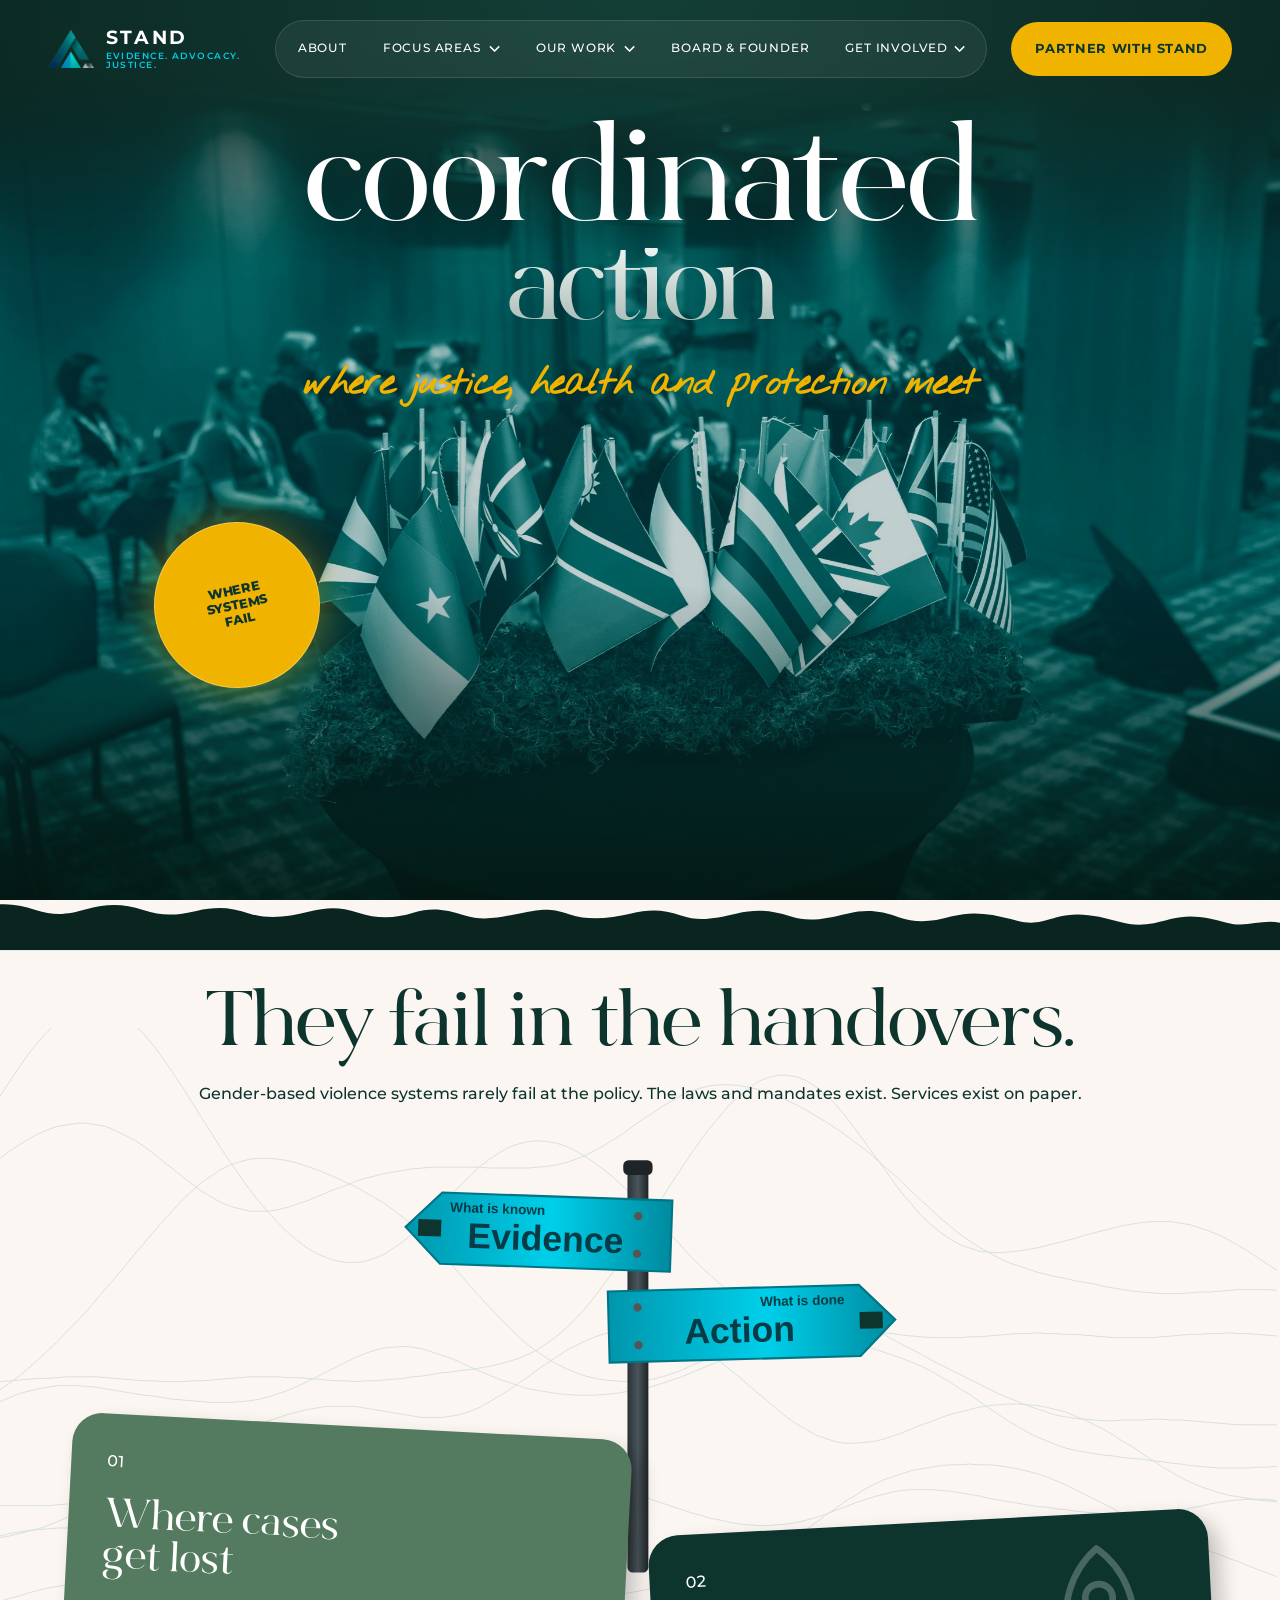
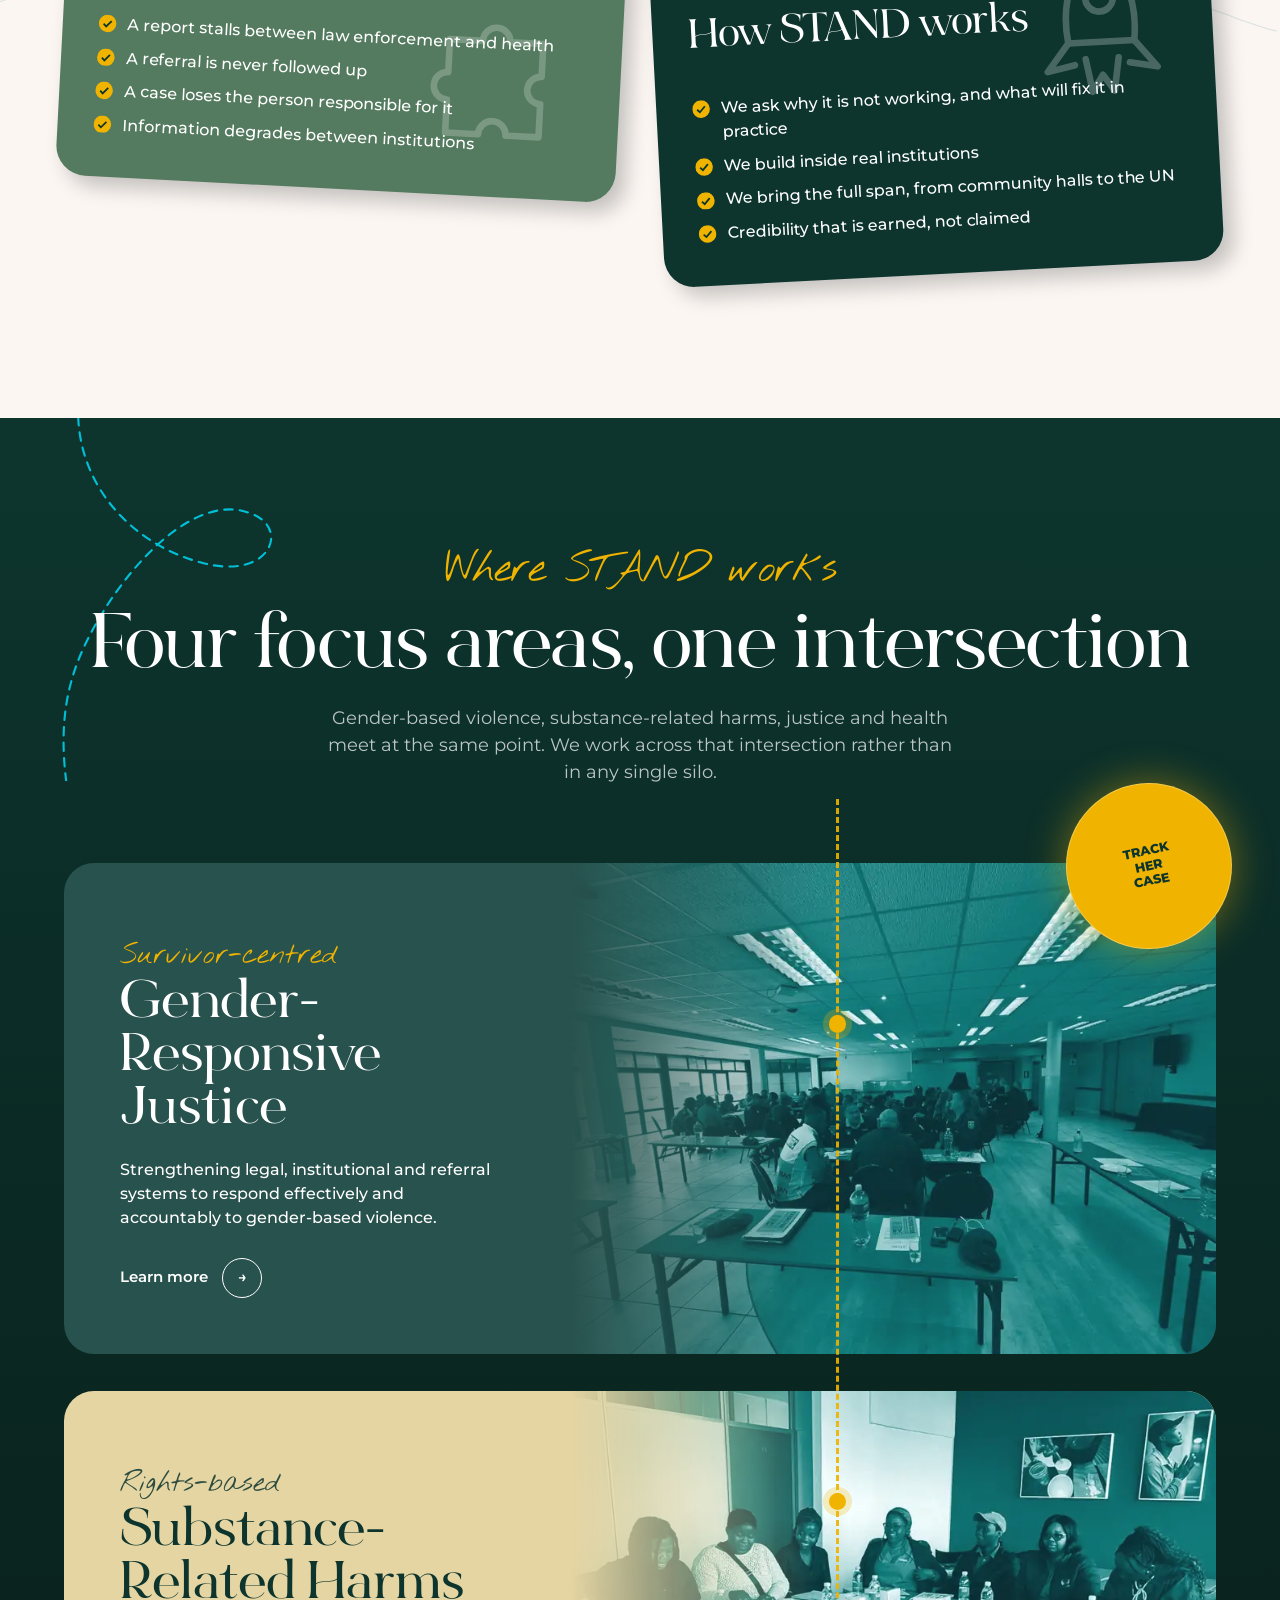
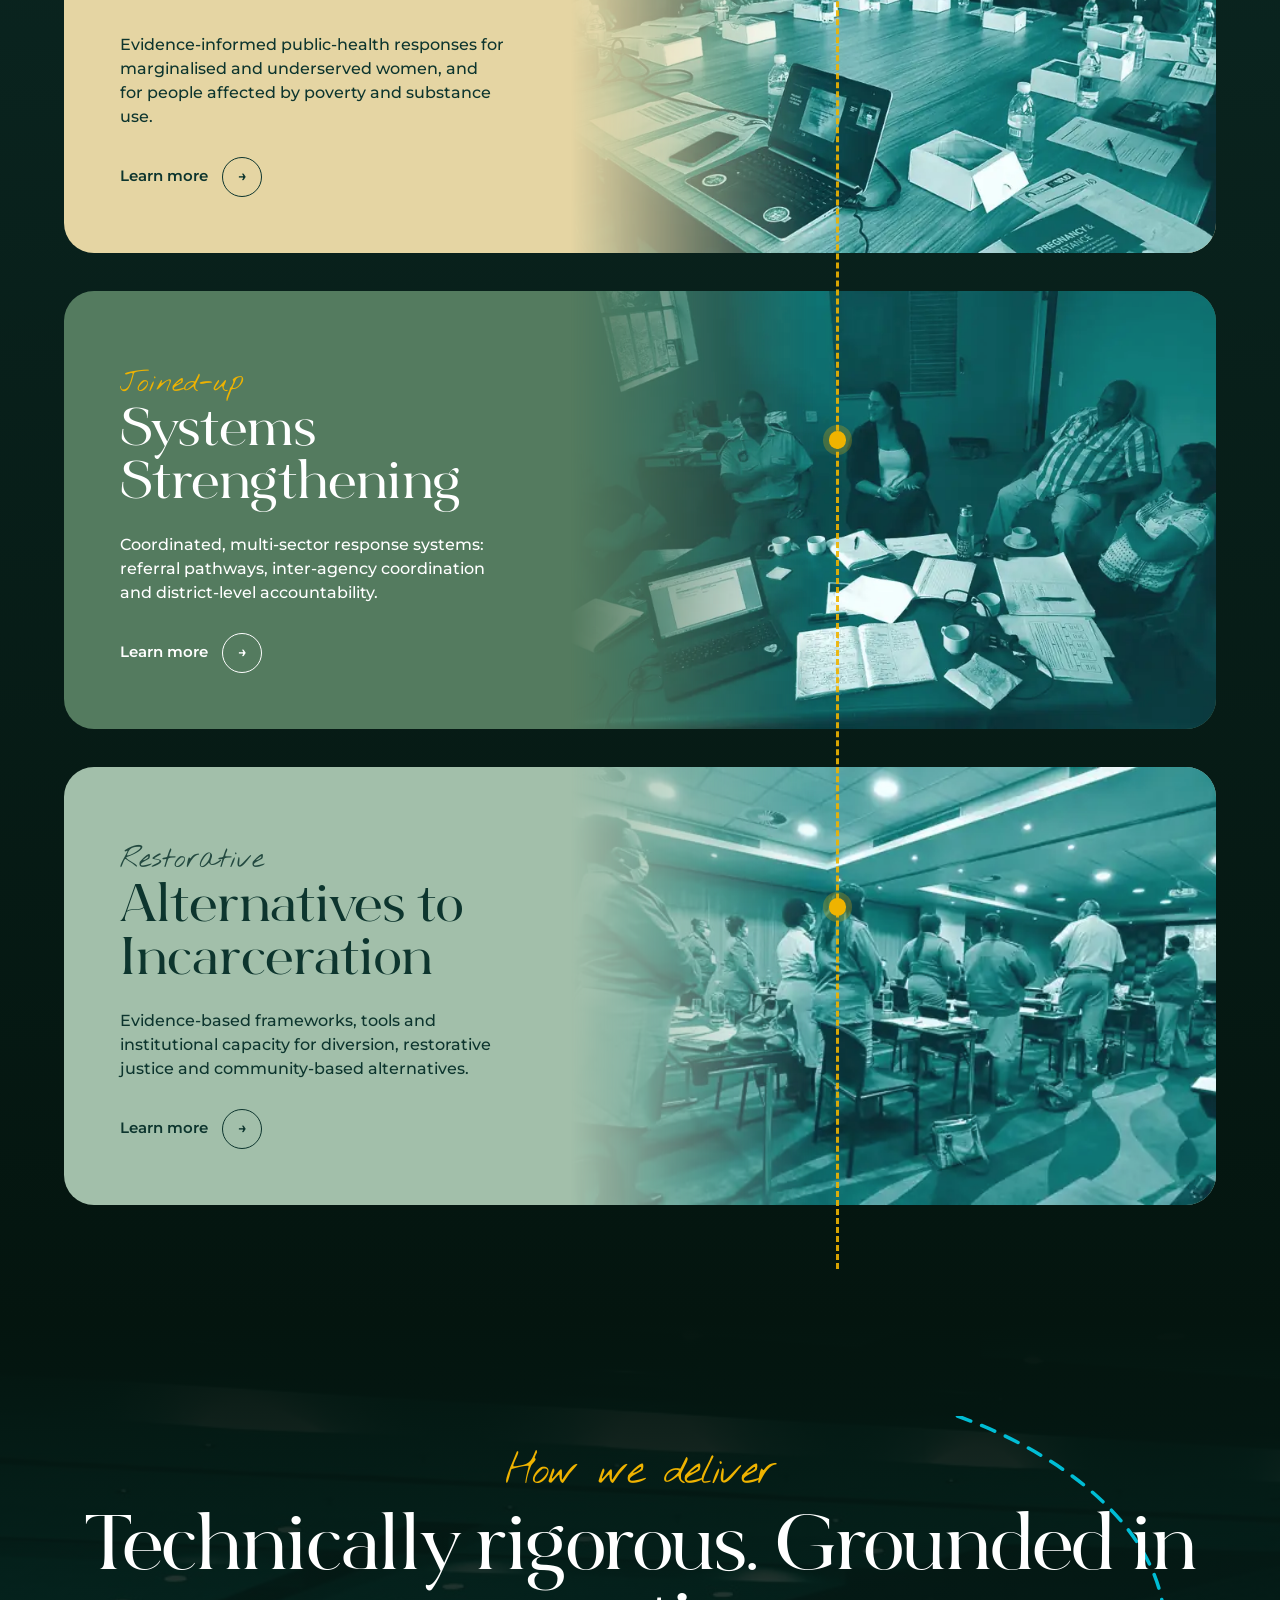
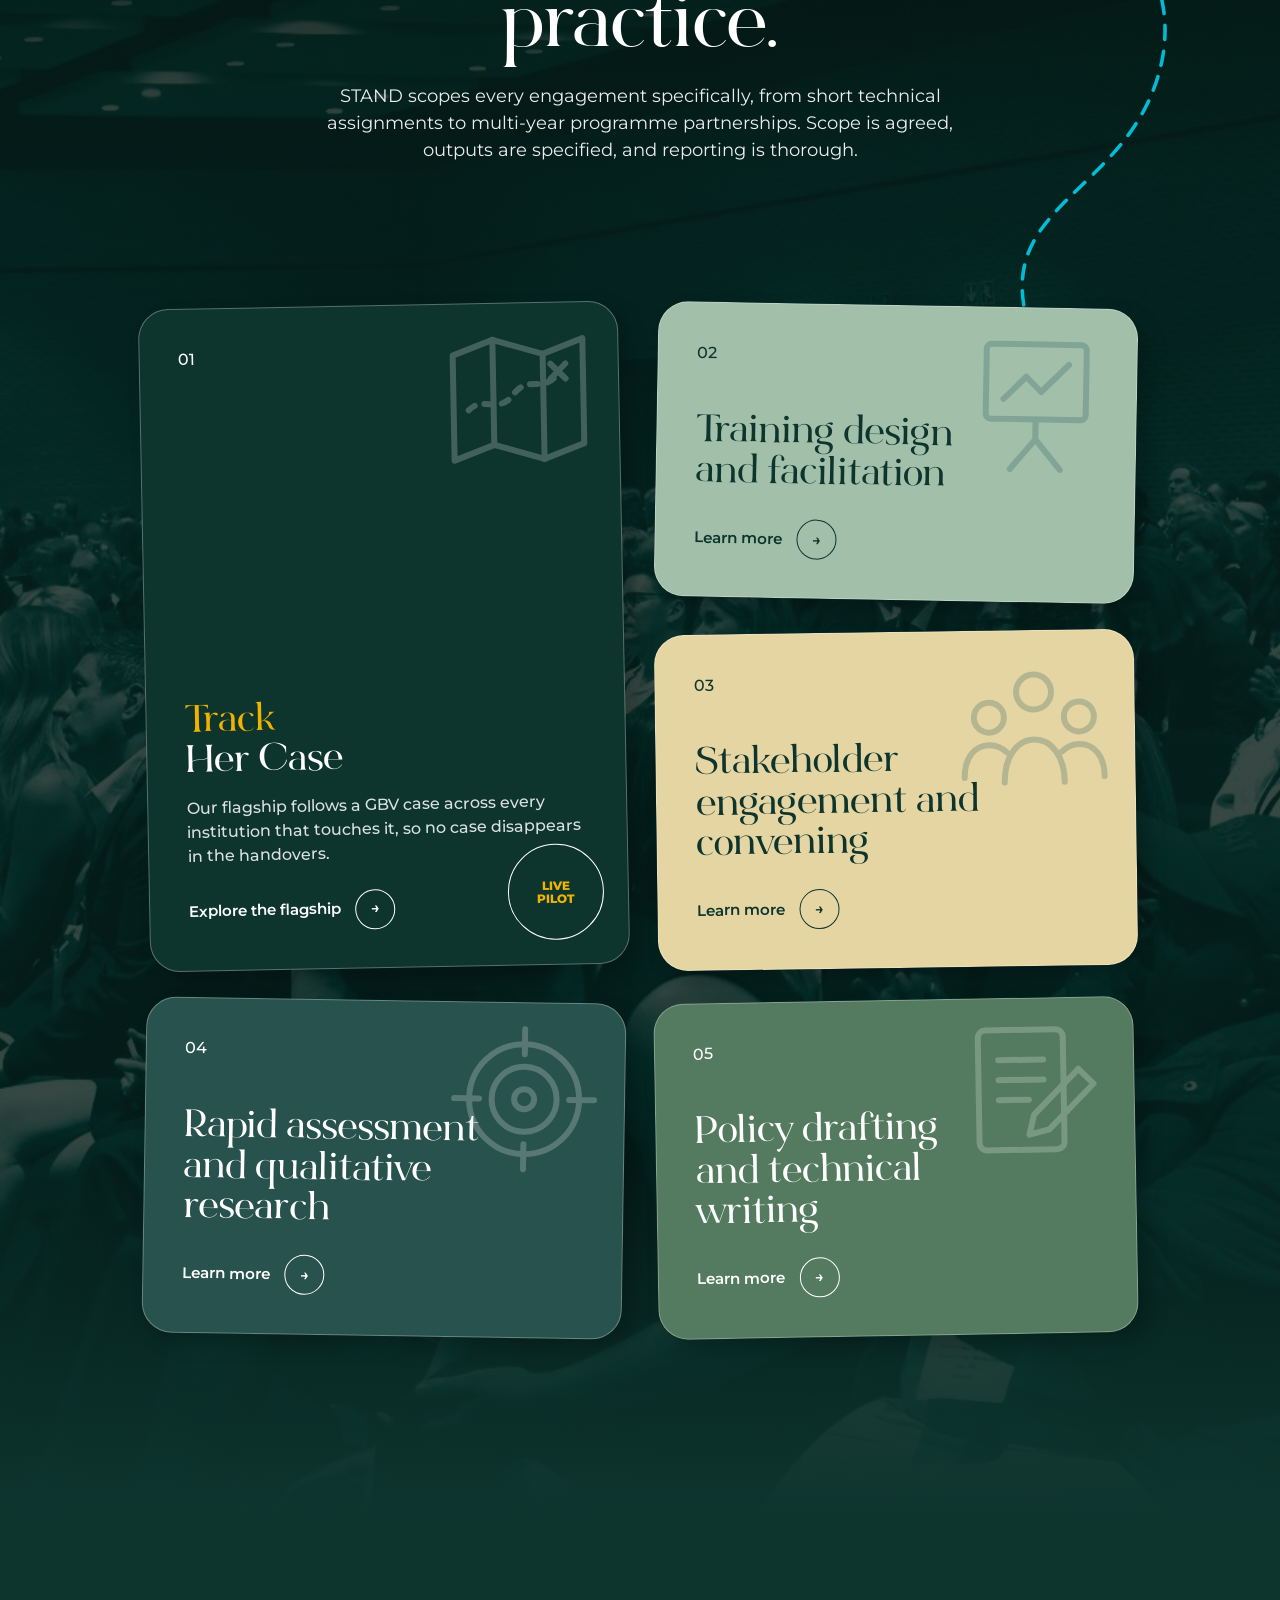
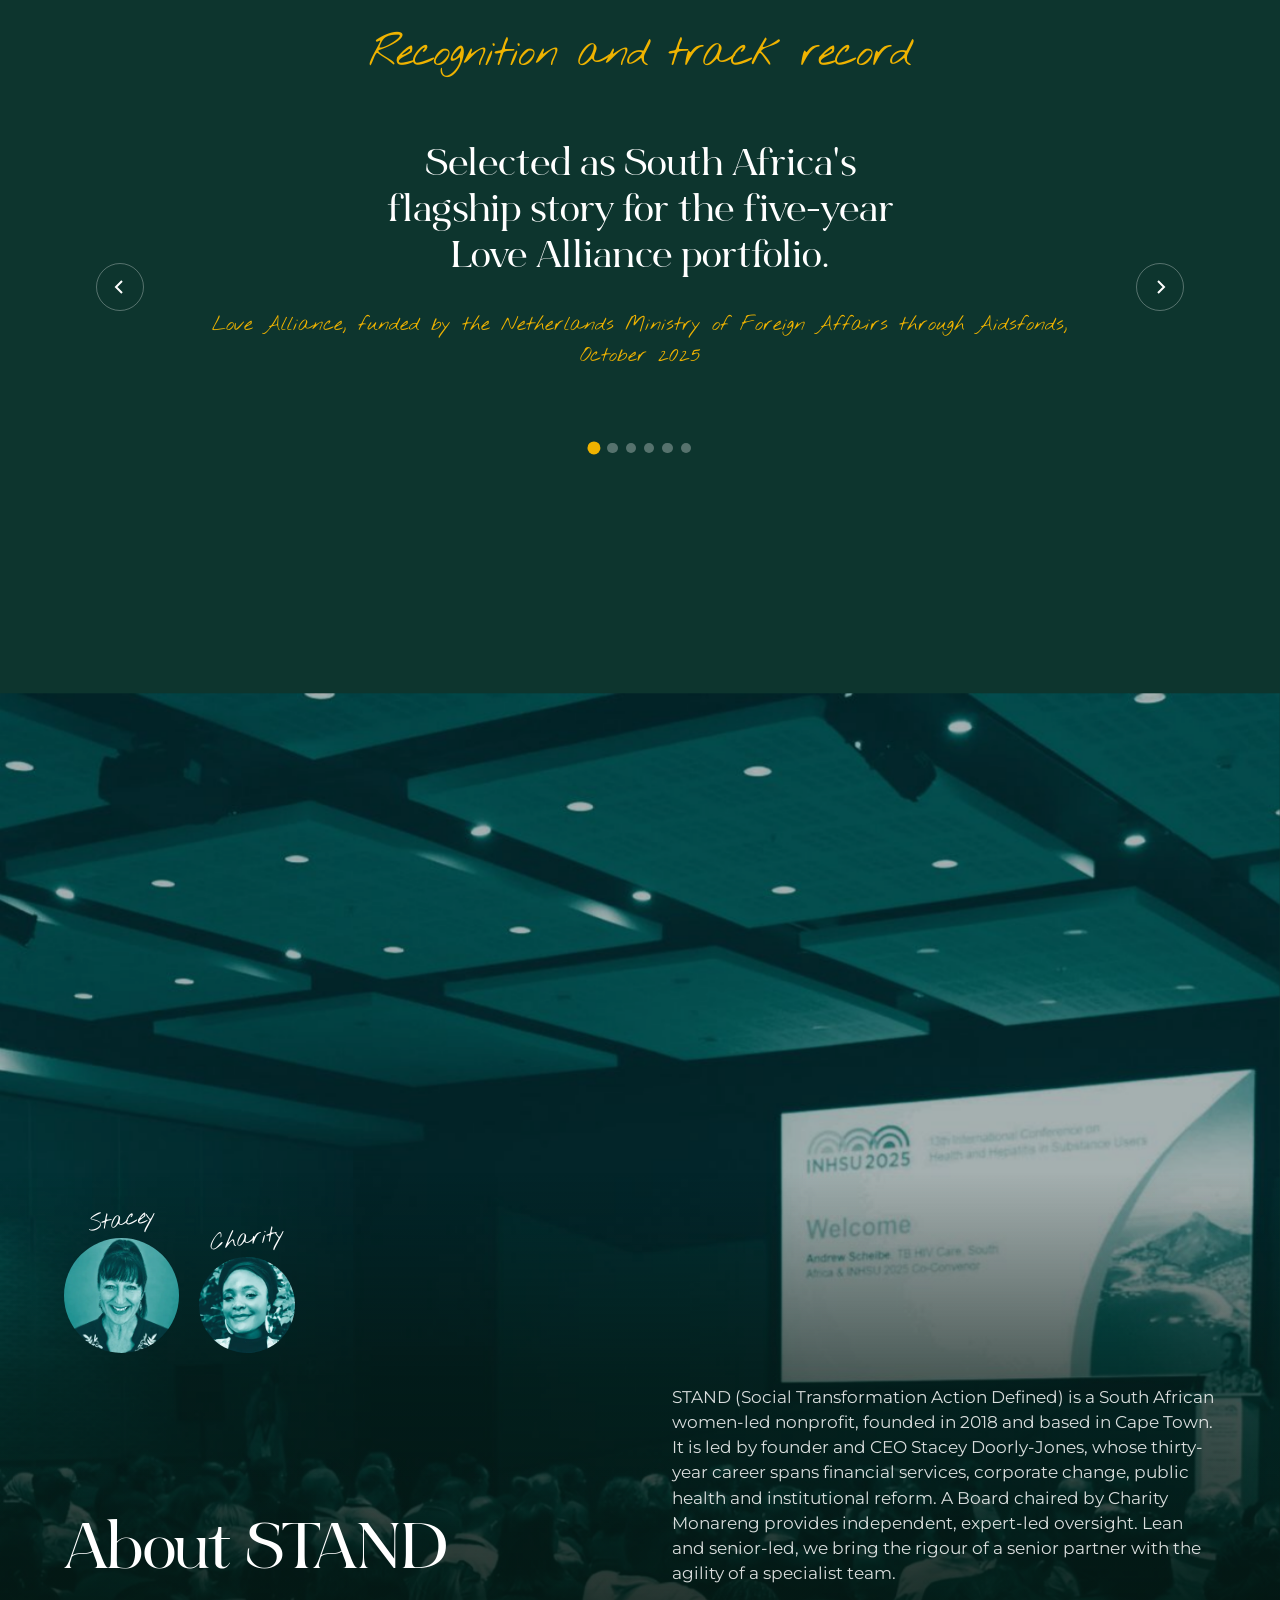
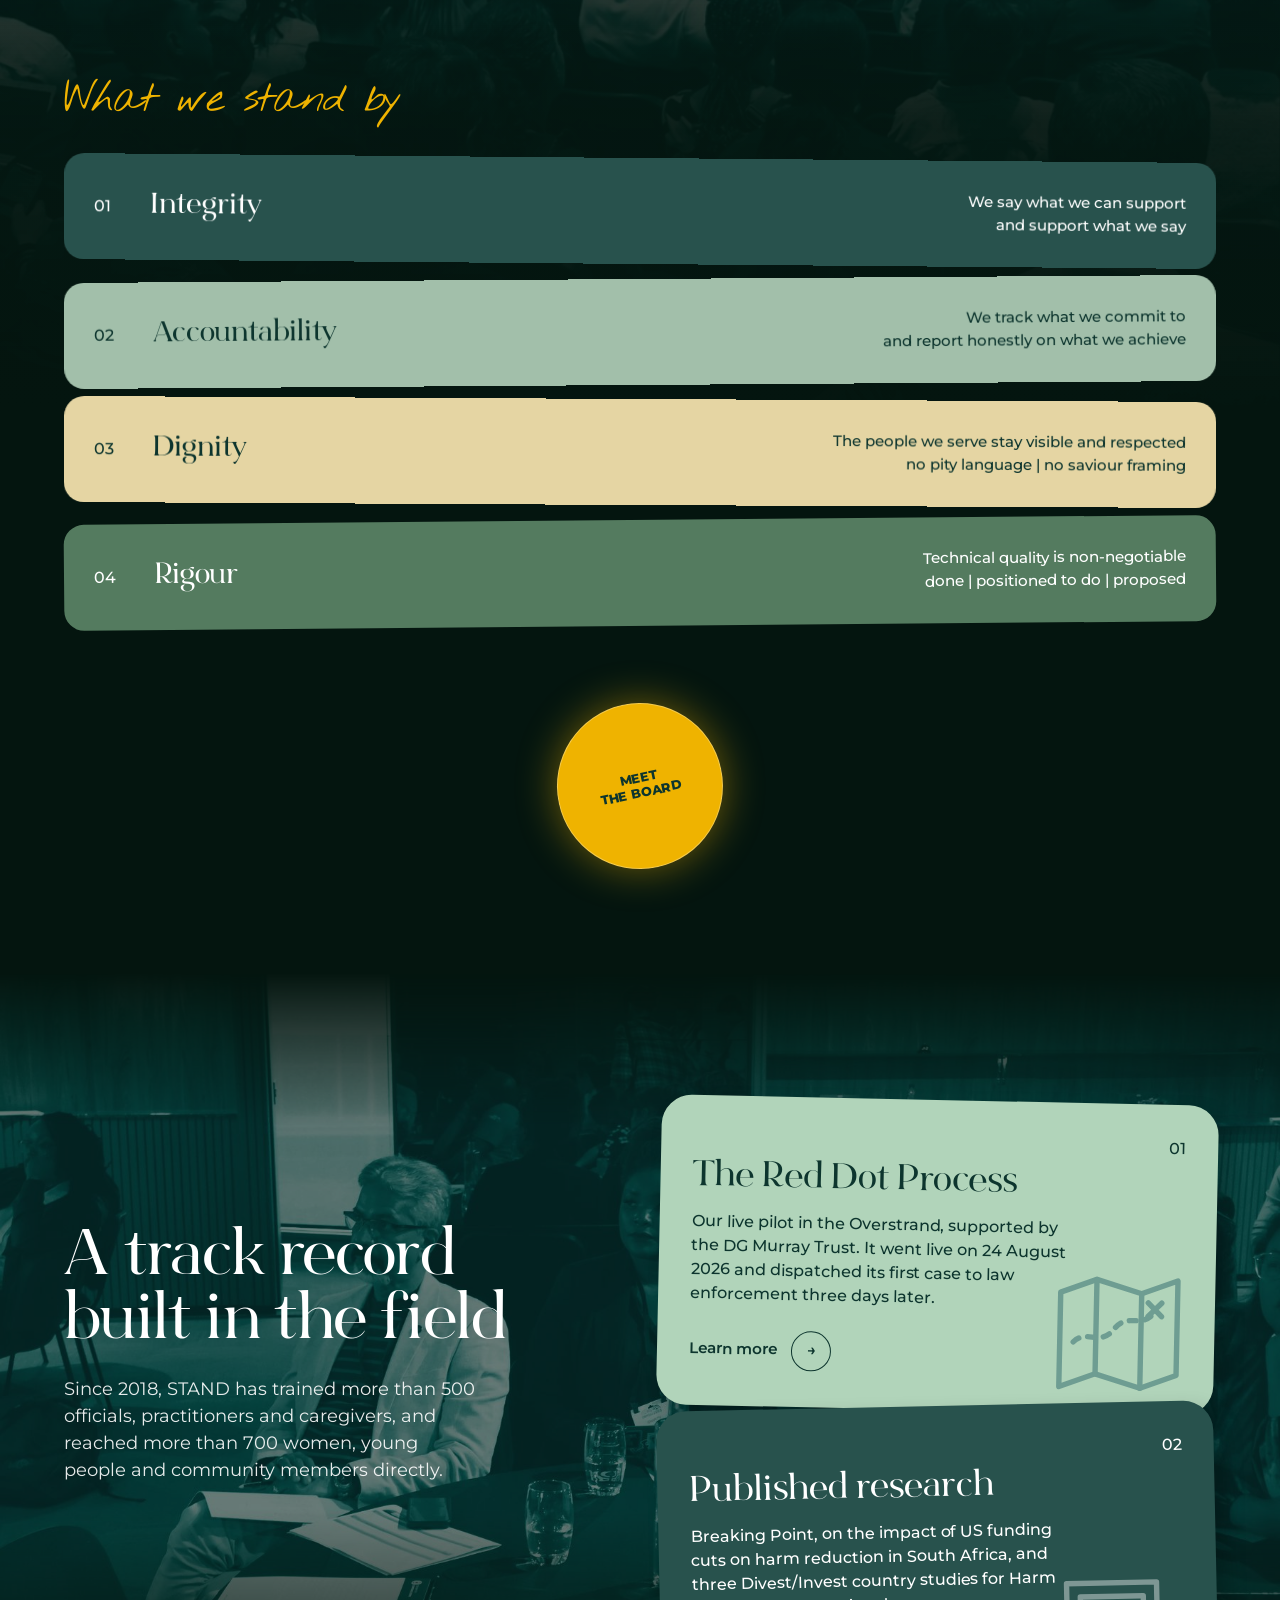
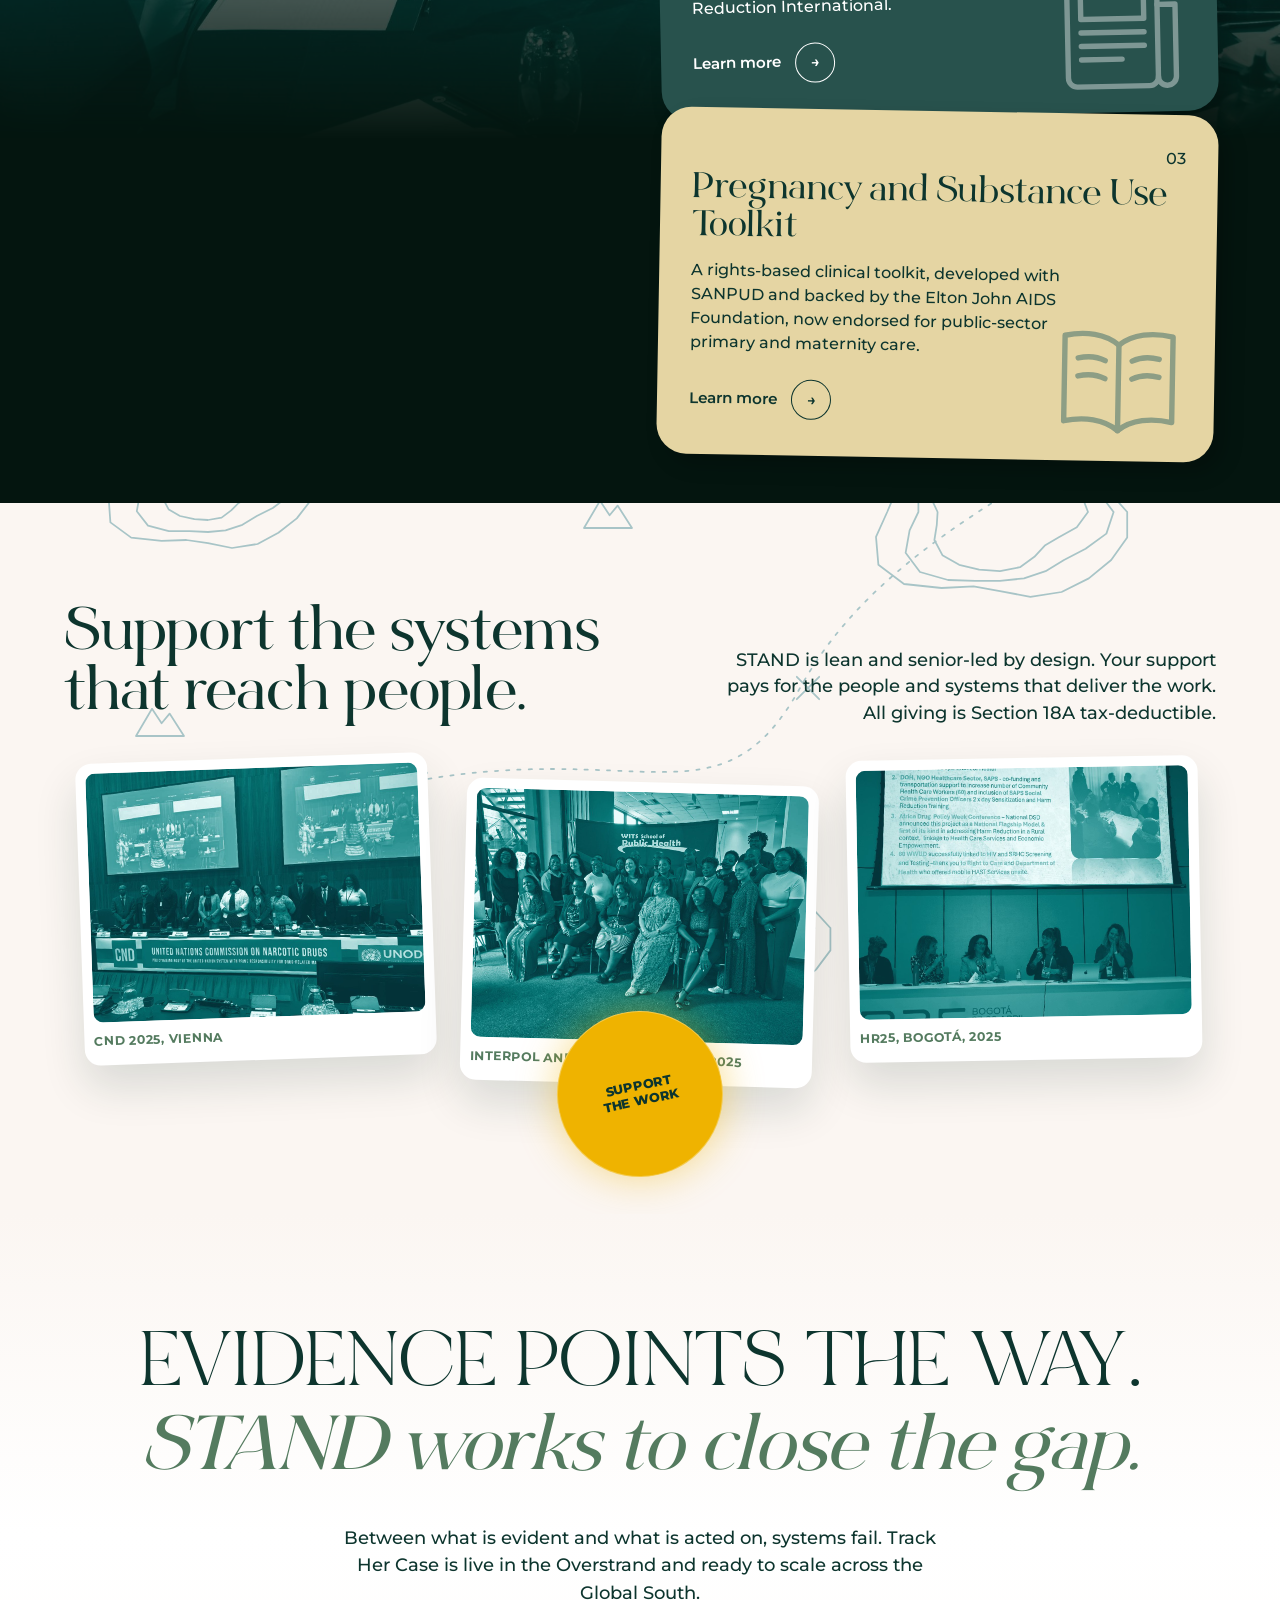
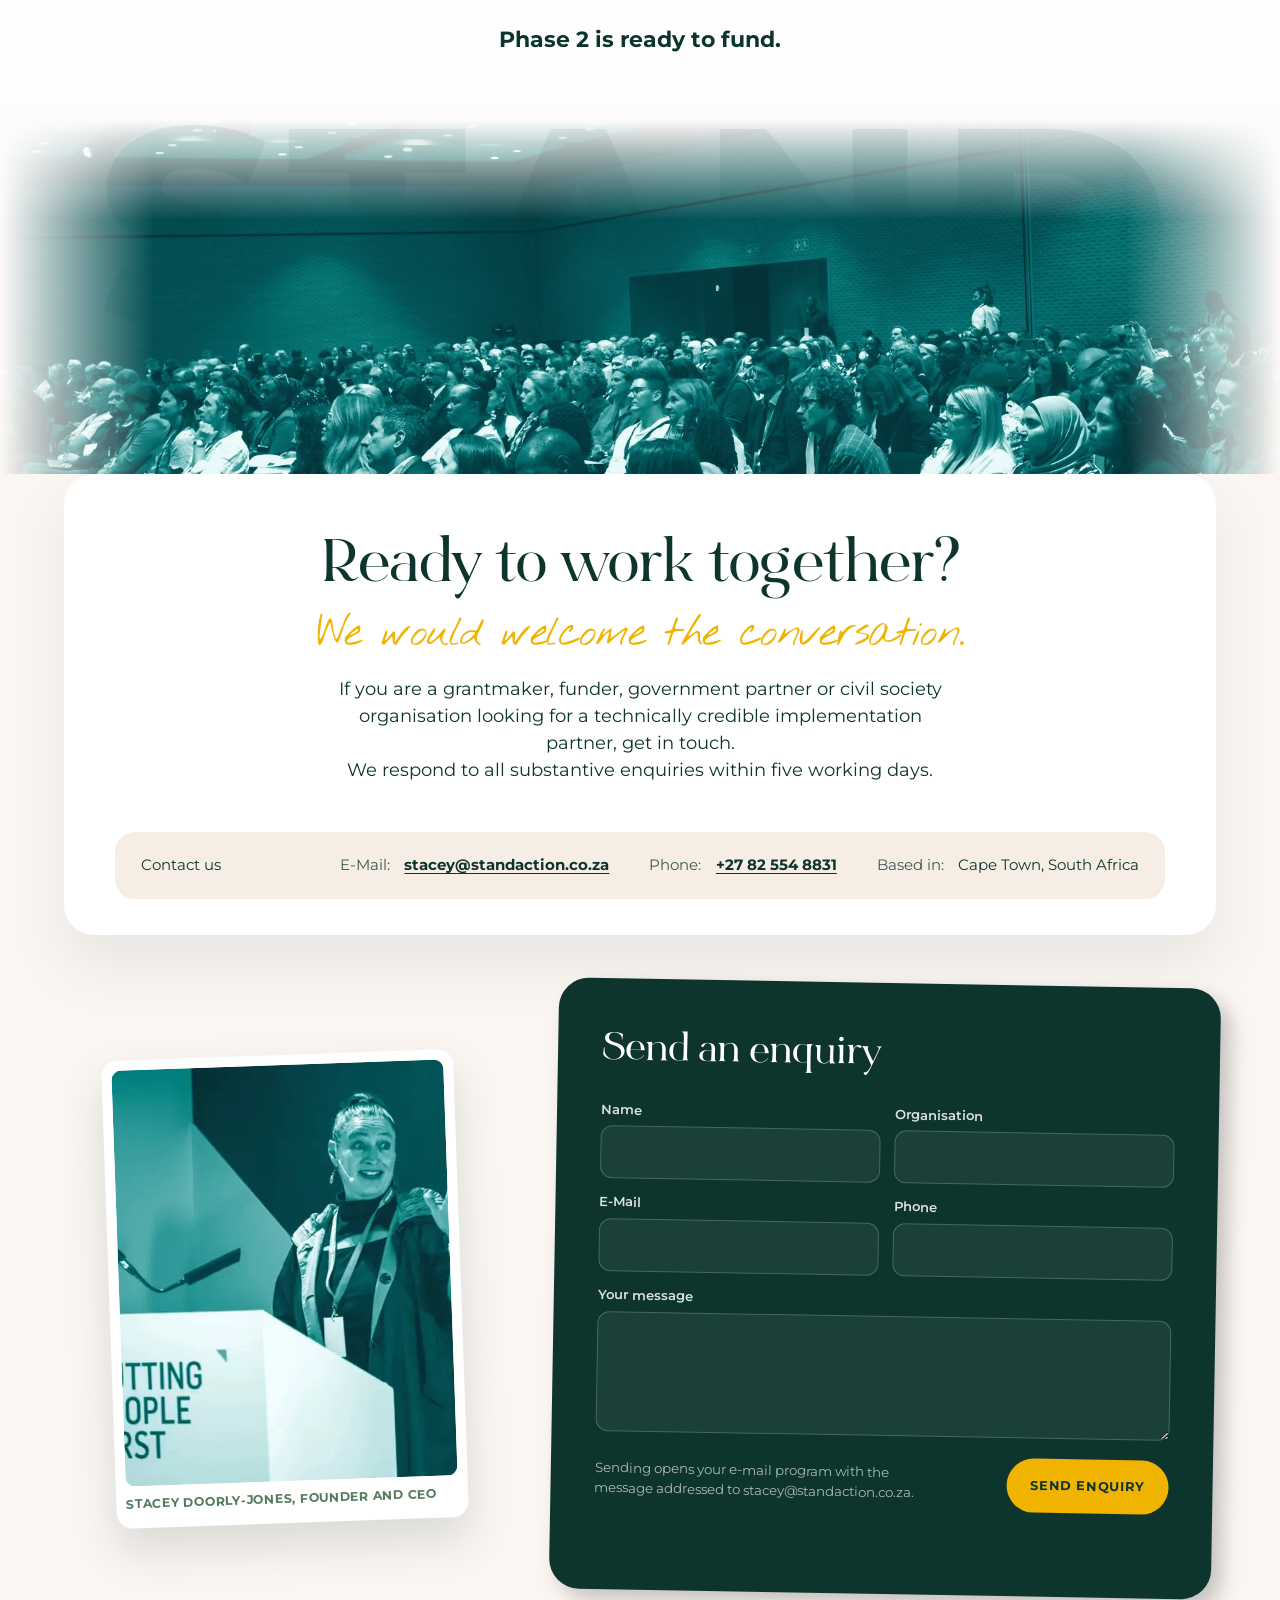
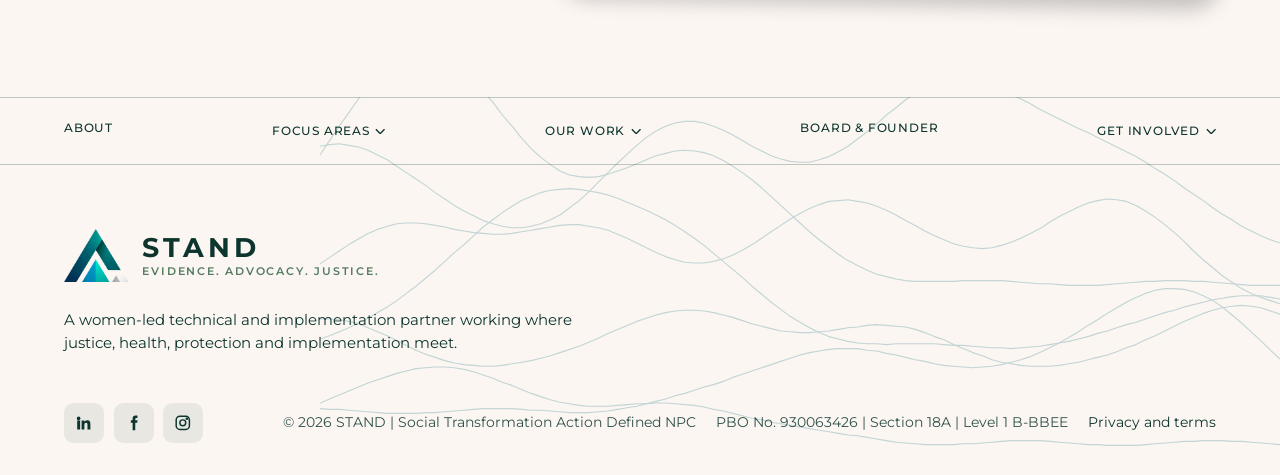
==== index.html @ d2fb8b3b "Replace generated scenery with STAND's own photography Swaps every mountain and hiking image for STA" ====
<!doctype html>
<html lang="en" class="no-js">
<head>
  <meta charset="utf-8">
  <meta name="viewport" content="width=device-width, initial-scale=1">
  <title>STAND | Social Transformation Action Defined</title>
  <meta name="description" content="STAND is a women-led technical and implementation partner working where justice, health, protection, and implementation meet. We strengthen gender-based violence response, substance-related harms services, and the systems meant to connect them.">
  <meta property="og:title" content="STAND | Social Transformation Action Defined">
  <meta property="og:description" content="We turn fragmented systems into coordinated action.">
  <meta property="og:type" content="website">
  <meta name="theme-color" content="#0a241f">
  <link rel="icon" href="assets/stand/favicon.png" type="image/png">
  <link rel="apple-touch-icon" href="assets/stand/webclip.png">
  <link rel="preconnect" href="https://fonts.googleapis.com">
  <link rel="preconnect" href="https://fonts.gstatic.com" crossorigin>
  <link href="https://fonts.googleapis.com/css2?family=Montserrat:ital,wght@0,300..800;1,400&display=swap" rel="stylesheet">
  <link rel="preload" href="assets/fonts/bonvivantserifbold.ttf" as="font" type="font/ttf" crossorigin>
  <link rel="stylesheet" href="css/styles.css">
  <script>document.documentElement.classList.remove('no-js');</script>
</head>
<body>
  <a class="skip-link" href="#main">Skip to content</a>

  <!-- ============ Navigation ============ -->
  <header class="nav" id="nav">
    <div class="nav-inner">
      <a class="nav-logo" href="index.html" aria-label="STAND home">
        <img class="brand-mark" src="assets/stand/stand-mark.png" alt="" width="389" height="320"><span class="brand-text"><span class="brand-wm">STAND</span><span class="brand-strap">Evidence. Advocacy. Justice.</span></span>
      </a>

      <nav class="nav-menu" id="nav-menu" aria-label="Main">
        <a class="nav-link" href="about.html">About</a>

        <div class="nav-item">
          <a class="nav-link" href="work.html#focus-areas">Focus areas</a>
          <button class="nav-toggle" aria-expanded="false" aria-controls="dd-focus" aria-label="Show Focus areas menu">
            <svg class="chev" viewBox="0 0 12 8" fill="none" aria-hidden="true"><path d="M1 1.5l5 5 5-5" stroke="currentColor" stroke-width="1.6"/></svg>
          </button>
          <div class="dropdown" id="dd-focus">
            <a href="work.html#justice">Gender-Responsive Justice <img src="assets/art/icon-guidance.svg" alt="" loading="lazy"></a>
            <a href="work.html#harms">Substance-Related Harms <img src="assets/art/icon-sustainability.svg" alt="" loading="lazy"></a>
            <a href="work.html#systems">Systems Strengthening <img src="assets/art/icon-transformation.svg" alt="" loading="lazy"></a>
            <a href="work.html#alternatives">Alternatives to Incarceration <img src="assets/art/icon-culture.svg" alt="" loading="lazy"></a>
          </div>
        </div>

        <div class="nav-item">
          <a class="nav-link" href="work.html">Our work</a>
          <button class="nav-toggle" aria-expanded="false" aria-controls="dd-work" aria-label="Show Our work menu">
            <svg class="chev" viewBox="0 0 12 8" fill="none" aria-hidden="true"><path d="M1 1.5l5 5 5-5" stroke="currentColor" stroke-width="1.6"/></svg>
          </button>
          <div class="dropdown" id="dd-work">
            <a href="track-her-case.html">Track Her Case <img src="assets/art/icon-strategy.svg" alt="" loading="lazy"></a>
            <a href="work.html#capabilities">Training and facilitation <img src="assets/art/icon-workshop.svg" alt="" loading="lazy"></a>
            <a href="work.html#capabilities">Stakeholder convening <img src="assets/art/icon-groups.svg" alt="" loading="lazy"></a>
            <a href="work.html#capabilities">Research and assessment <img src="assets/art/icon-conflict.svg" alt="" loading="lazy"></a>
            <a href="work.html#capabilities">Policy and technical writing <img src="assets/art/icon-coaching.svg" alt="" loading="lazy"></a>
          </div>
        </div>

        <a class="nav-link" href="board.html">Board &amp; founder</a>

        <div class="nav-item">
          <button class="nav-toggle" aria-expanded="false" aria-controls="dd-involved" style="padding-left:1rem">
            Get involved
            <svg class="chev" viewBox="0 0 12 8" fill="none" aria-hidden="true"><path d="M1 1.5l5 5 5-5" stroke="currentColor" stroke-width="1.6"/></svg>
          </button>
          <div class="dropdown" id="dd-involved">
            <a href="support.html#partner">Partner with us <img src="assets/art/icon-groups.svg" alt="" loading="lazy"></a>
            <a href="support.html#fund">Fund the work <img src="assets/art/icon-book.svg" alt="" loading="lazy"></a>
            <a href="support.html">Support the work <img src="assets/art/icon-fire.svg" alt="" loading="lazy"></a>
            <a href="support.html#collaborate">Collaborate <img src="assets/art/icon-digital.svg" alt="" loading="lazy"></a>
            <a href="founder.html">Meet the founder <img src="assets/art/icon-newsletter.svg" alt="" loading="lazy"></a>
          </div>
        </div>

        <a class="btn-pill mobile-contact" href="#contact">Partner with STAND</a>
      </nav>

      <div class="nav-right">
        <a class="btn-pill nav-cta" href="#contact">Partner with STAND</a>
        <button class="burger" id="burger" aria-expanded="false" aria-controls="nav-menu" aria-label="Open menu"><span></span></button>
      </div>
    </div>
  </header>

  <main id="main">

    <!-- ============ Hero ============ -->
    <section class="hero" aria-labelledby="hero-title">
      <div class="hero-text container">
        <h1 class="hero-title" id="hero-title">
          <span class="l1"><span class="word">coordinated</span></span>
          <span class="l2"><span class="word">action</span></span>
          <span class="hero-sub word">where justice, health and protection meet</span>
        </h1>
      </div>

      <div class="hero-layers" aria-hidden="true">
        <img class="m0" src="assets/stand/hero-conference.jpg" alt="" data-depth="0.25" fetchpriority="high" width="2200" height="1467">
      </div>
      <div class="hero-shade" aria-hidden="true"></div>

      <div class="hero-cta">
        <a class="btn-circle" href="#why">Where<br>systems<br>fail</a>
      </div>

    </section>

    <!-- ============ Why STAND ============ -->
    <section class="signs" id="why" aria-labelledby="why-title">
      <svg class="torn" viewBox="0 0 1440 56" preserveAspectRatio="none" aria-hidden="true" style="position:absolute;top:-1px;left:0;transform:scaleY(-1);color:var(--green-900)">
        <path fill="currentColor" d="M0 0h1440v30c-22 4-38-6-60 0s-41 10-63 4-37-9-58-3-46 12-70 5-30-8-52-2-44 9-66 3-40-8-60-1-35 9-58 4-42-10-64-3-38 8-61 3-41-9-62-2-35 7-57 2-46-8-68-1-30 6-52 2-44-10-66-3-38 9-58 3-40-7-62 0-35 6-56 1-44-9-66-2-37 8-60 3-38-6-60 1-41 7-63 1-36-8-58-1-40 9-60 2-38-6-58 0-30 5-50 1V0z"/>
      </svg>
      <img class="signs-bg" src="assets/art/contours-signs.svg" alt="" aria-hidden="true" loading="lazy">

      <div class="container">
        <h2 class="h2 reveal" id="why-title">They fail in the handovers.</h2>
        <p class="intro reveal">Gender-based violence systems rarely fail at the policy. The laws and mandates exist. Services exist on paper.</p>

        <div class="signpost-wrap">
          <svg class="signpost reveal" viewBox="0 0 520 400" role="img" aria-label="Signpost pointing left to Evidence and right to Action">
            <defs>
              <linearGradient id="board" x1="0" x2="1">
                <stop offset="0" stop-color="#0096ad"/><stop offset=".55" stop-color="#00cfea"/><stop offset="1" stop-color="#008a9f"/>
              </linearGradient>
              <linearGradient id="pole" x1="0" x2="1">
                <stop offset="0" stop-color="#2a3236"/><stop offset=".5" stop-color="#4a555b"/><stop offset="1" stop-color="#1e2427"/>
              </linearGradient>
            </defs>
            <rect x="248" y="10" width="20" height="390" rx="5" fill="url(#pole)"/>
            <rect x="244" y="6" width="28" height="14" rx="5" fill="#1e2427"/>
            <g transform="rotate(2 160 70)">
              <path d="M70 40h220v68H70L36 74z" fill="url(#board)" stroke="#007585" stroke-width="2"/>
              <path d="M48 66h22v16H48z" fill="#0d352e"/>
              <text x="78" y="58" font-family="Arial, sans-serif" font-size="13" font-weight="700" fill="#073b45">What is known</text>
              <text x="170" y="92" text-anchor="middle" font-family="Arial, sans-serif" font-size="34" font-weight="800" fill="#073b45">Evidence</text>
              <circle cx="258" cy="56" r="4" fill="#555"/><circle cx="258" cy="92" r="4" fill="#555"/>
            </g>
            <g transform="rotate(-1.5 360 160)">
              <path d="M230 128h240l34 34-34 34H230z" fill="url(#board)" stroke="#007585" stroke-width="2"/>
              <path d="M470 154h22v16h-22z" fill="#0d352e"/>
              <text x="456" y="146" text-anchor="end" font-family="Arial, sans-serif" font-size="13" font-weight="700" fill="#073b45">What is done</text>
              <text x="355" y="180" text-anchor="middle" font-family="Arial, sans-serif" font-size="34" font-weight="800" fill="#073b45">Action</text>
              <circle cx="258" cy="144" r="4" fill="#555"/><circle cx="258" cy="180" r="4" fill="#555"/>
            </g>
          </svg>

          <article class="sign-card c1 reveal">
            <span class="num">01</span>
            <h3>Where cases<br>get lost</h3>
            <ul>
              <li><svg viewBox="0 0 20 20" aria-hidden="true"><circle cx="10" cy="10" r="10" fill="currentColor"/><path d="M5.5 10.5l3 3 6-6.5" fill="none" stroke="#0d352e" stroke-width="2"/></svg>A report stalls between law enforcement and health</li>
              <li><svg viewBox="0 0 20 20" aria-hidden="true"><circle cx="10" cy="10" r="10" fill="currentColor"/><path d="M5.5 10.5l3 3 6-6.5" fill="none" stroke="#0d352e" stroke-width="2"/></svg>A referral is never followed up</li>
              <li><svg viewBox="0 0 20 20" aria-hidden="true"><circle cx="10" cy="10" r="10" fill="currentColor"/><path d="M5.5 10.5l3 3 6-6.5" fill="none" stroke="#0d352e" stroke-width="2"/></svg>A case loses the person responsible for it</li>
              <li><svg viewBox="0 0 20 20" aria-hidden="true"><circle cx="10" cy="10" r="10" fill="currentColor"/><path d="M5.5 10.5l3 3 6-6.5" fill="none" stroke="#0d352e" stroke-width="2"/></svg>Information degrades between institutions</li>
            </ul>
            <img class="icon" src="assets/art/icon-puzzle-light.svg" alt="" aria-hidden="true" loading="lazy">
          </article>

          <article class="sign-card c2 reveal">
            <span class="num">02</span>
            <h3>How STAND works</h3>
            <ul>
              <li><svg viewBox="0 0 20 20" aria-hidden="true"><circle cx="10" cy="10" r="10" fill="currentColor"/><path d="M5.5 10.5l3 3 6-6.5" fill="none" stroke="#0d352e" stroke-width="2"/></svg>We ask why it is not working, and what will fix it in practice</li>
              <li><svg viewBox="0 0 20 20" aria-hidden="true"><circle cx="10" cy="10" r="10" fill="currentColor"/><path d="M5.5 10.5l3 3 6-6.5" fill="none" stroke="#0d352e" stroke-width="2"/></svg>We build inside real institutions</li>
              <li><svg viewBox="0 0 20 20" aria-hidden="true"><circle cx="10" cy="10" r="10" fill="currentColor"/><path d="M5.5 10.5l3 3 6-6.5" fill="none" stroke="#0d352e" stroke-width="2"/></svg>We bring the full span, from community halls to the UN</li>
              <li><svg viewBox="0 0 20 20" aria-hidden="true"><circle cx="10" cy="10" r="10" fill="currentColor"/><path d="M5.5 10.5l3 3 6-6.5" fill="none" stroke="#0d352e" stroke-width="2"/></svg>Credibility that is earned, not claimed</li>
            </ul>
            <img class="icon" src="assets/art/icon-rocket-light.svg" alt="" aria-hidden="true" loading="lazy">
          </article>
        </div>
      </div>
    </section>

    <!-- ============ Focus areas ============ -->
    <section class="services" id="focus" aria-labelledby="services-title">
      <img class="path" src="assets/art/path-services.svg" alt="" aria-hidden="true" loading="lazy">
      <div class="container">
        <div class="section-head">
          <p class="eyebrow reveal">Where STAND works</p>
          <h2 class="h2 reveal" id="services-title">Four focus areas, one intersection</h2>
          <p class="lead reveal">Gender-based violence, substance-related harms, justice and health meet at the same point. We work across that intersection rather than in any single silo.</p>
        </div>

        <div class="service-list">
          <a class="btn-circle service-start" href="track-her-case.html">Track<br>Her<br>Case</a>

          <a class="service-card s1 reveal" href="work.html" style="--peak:31%">
            <div class="service-text">
              <p class="hand">Survivor-centred</p>
              <h3>Gender-Responsive Justice</h3>
              <p>Strengthening legal, institutional and referral systems to respond effectively and accountably to gender-based violence.</p>
              <span class="btn-learn">Learn more <span class="arrow" aria-hidden="true">&rarr;</span></span>
            </div>
            <span class="service-num" aria-hidden="true">01</span>
            <img class="service-photo" src="assets/stand/le-training-hall.jpg" alt="Law-enforcement officers at a STAND training session" loading="lazy">
            <span class="service-dot" aria-hidden="true"></span>
          </a>

          <a class="service-card s2 reveal" href="work.html" style="--peak:22%">
            <div class="service-text">
              <p class="hand">Rights-based</p>
              <h3>Substance-Related Harms</h3>
              <p>Evidence-informed public-health responses for marginalised and underserved women, and for people affected by poverty and substance use.</p>
              <span class="btn-learn">Learn more <span class="arrow" aria-hidden="true">&rarr;</span></span>
            </div>
            <span class="service-num" aria-hidden="true">02</span>
            <img class="service-photo" src="assets/stand/toolkit-2.jpg" alt="Health workers in a Pregnancy and Substance Use Toolkit training" loading="lazy">
            <span class="service-dot" aria-hidden="true"></span>
          </a>

          <a class="service-card s3 reveal" href="work.html" style="--peak:32%">
            <div class="service-text">
              <p class="hand">Joined-up</p>
              <h3>Systems Strengthening</h3>
              <p>Coordinated, multi-sector response systems: referral pathways, inter-agency coordination and district-level accountability.</p>
              <span class="btn-learn">Learn more <span class="arrow" aria-hidden="true">&rarr;</span></span>
            </div>
            <span class="service-num" aria-hidden="true">03</span>
            <img class="service-photo" src="assets/stand/coord-2019-a.jpg" alt="Coordination meeting with police and partners around a table" loading="lazy">
            <span class="service-dot" aria-hidden="true"></span>
          </a>

          <a class="service-card s4 reveal" href="work.html" style="--peak:30%">
            <div class="service-text">
              <p class="hand">Restorative</p>
              <h3>Alternatives to Incarceration</h3>
              <p>Evidence-based frameworks, tools and institutional capacity for diversion, restorative justice and community-based alternatives.</p>
              <span class="btn-learn">Learn more <span class="arrow" aria-hidden="true">&rarr;</span></span>
            </div>
            <span class="service-num" aria-hidden="true">04</span>
            <img class="service-photo" src="assets/stand/empowering-justice-3.jpg" alt="Correctional services officers at the Empowering Justice event" loading="lazy">
            <span class="service-dot" aria-hidden="true"></span>
          </a>
        </div>
      </div>
    </section>

    <!-- ============ Capabilities ============ -->
    <section class="offers" id="capabilities" aria-labelledby="offers-title">
      <img class="path" src="assets/art/path-offers.svg" alt="" aria-hidden="true" loading="lazy">
      <div class="container">
        <div class="section-head">
          <p class="eyebrow reveal">How we deliver</p>
          <h2 class="h2 reveal" id="offers-title">Technically rigorous. Grounded in practice.</h2>
          <p class="lead reveal">STAND scopes every engagement specifically, from short technical assignments to multi-year programme partnerships. Scope is agreed, outputs are specified, and reporting is thorough.</p>
        </div>

        <div class="offer-board">

          <div class="offer-grid">
            <article class="offer-tile o1 reveal">
              <span class="num">01</span>
              <img class="icon" src="assets/art/icon-map-light.svg" alt="" aria-hidden="true" loading="lazy">
              <div>
                <h3><span>Track</span> Her Case</h3>
                <p class="tile-text">Our flagship follows a GBV case across every institution that touches it, so no case disappears in the handovers.</p>
                <a class="btn-learn" href="track-her-case.html">Explore the flagship <span class="arrow" aria-hidden="true">&rarr;</span></a>
              </div>
              <a class="video-btn" href="track-her-case.html" aria-label="The Red Dot Process pilot, live in the Overstrand">Live<br>pilot</a>
            </article>

            <article class="offer-tile o2 reveal">
              <span class="num">02</span>
              <img class="icon" src="assets/art/icon-workshop.svg" alt="" aria-hidden="true" loading="lazy">
              <div>
                <h3>Training design and facilitation</h3>
                <a class="btn-learn" href="work.html">Learn more <span class="arrow" aria-hidden="true">&rarr;</span></a>
              </div>
            </article>

            <article class="offer-tile o3 reveal">
              <span class="num">03</span>
              <img class="icon" src="assets/art/icon-groups.svg" alt="" aria-hidden="true" loading="lazy">
              <div>
                <h3>Stakeholder engagement and convening</h3>
                <a class="btn-learn" href="work.html">Learn more <span class="arrow" aria-hidden="true">&rarr;</span></a>
              </div>
            </article>

            <article class="offer-tile o4 reveal">
              <span class="num">04</span>
              <img class="icon" src="assets/art/icon-strategy-light.svg" alt="" aria-hidden="true" loading="lazy">
              <div>
                <h3>Rapid assessment and qualitative research</h3>
                <a class="btn-learn" href="work.html">Learn more <span class="arrow" aria-hidden="true">&rarr;</span></a>
              </div>
            </article>

            <article class="offer-tile o5 reveal">
              <span class="num">05</span>
              <img class="icon" src="assets/art/icon-notes-light.svg" alt="" aria-hidden="true" loading="lazy">
              <div>
                <h3>Policy drafting and technical writing</h3>
                <a class="btn-learn" href="work.html">Learn more <span class="arrow" aria-hidden="true">&rarr;</span></a>
              </div>
            </article>
          </div>
        </div>
      </div>
    </section>

    <!-- ============ Recognition ============ -->
    <section class="testimonials" aria-labelledby="recognition-title">
      <div class="container">
        <p class="eyebrow" id="recognition-title">Recognition and track record</p>
        <div class="slider" id="slider" aria-roledescription="carousel">
          <div class="slides" aria-live="polite">
            <figure class="slide is-active" aria-roledescription="slide" aria-label="1 of 6">
              <p class="stmt">Selected as South Africa's flagship story for the five-year Love Alliance portfolio.</p>
              <figcaption><cite>Love Alliance, funded by the Netherlands Ministry of Foreign Affairs through Aidsfonds, October 2025</cite></figcaption>
            </figure>
            <figure class="slide" aria-roledescription="slide" aria-label="2 of 6">
              <p class="stmt">The Pregnancy and Substance Use Toolkit, taken from a rural pilot to formal written conditional endorsement.</p>
              <figcaption><cite>National Department of Health, June 2026</cite></figcaption>
            </figure>
            <figure class="slide" aria-roledescription="slide" aria-label="3 of 6">
              <p class="stmt">29 INTERPOL officers trained across 11 SADC member states, with a Letter of Appreciation from the Regional Bureau.</p>
              <figcaption><cite>INTERPOL Regional Bureau for Southern Africa and SARPCCO, March 2025</cite></figcaption>
            </figure>
            <figure class="slide" aria-roledescription="slide" aria-label="4 of 6">
              <p class="stmt">Recognised as a flagship harm-reduction initiative for South Africa.</p>
              <figcaption><cite>National Department of Social Development, Africa Drug Policy Week 2023</cite></figcaption>
            </figure>
            <figure class="slide" aria-roledescription="slide" aria-label="5 of 6">
              <p class="stmt">Presenter and convenor at the United Nations Commission on Narcotic Drugs in Vienna.</p>
              <figcaption><cite>63rd and 68th Commission on Narcotic Drugs, 2020 and 2025</cite></figcaption>
            </figure>
            <figure class="slide" aria-roledescription="slide" aria-label="6 of 6">
              <p class="stmt">Finalist for a rural, evidence-based outpatient community treatment model.</p>
              <figcaption><cite>Impumelelo Innovation Awards, 2019</cite></figcaption>
            </figure>
          </div>
          <button class="slider-arrow prev" type="button" aria-label="Previous">
            <svg width="16" height="16" viewBox="0 0 16 16" fill="none" aria-hidden="true"><path d="M10 2L4 8l6 6" stroke="currentColor" stroke-width="2"/></svg>
          </button>
          <button class="slider-arrow next" type="button" aria-label="Next">
            <svg width="16" height="16" viewBox="0 0 16 16" fill="none" aria-hidden="true"><path d="M6 2l6 6-6 6" stroke="currentColor" stroke-width="2"/></svg>
          </button>
          <div class="slider-dots" role="group" aria-label="Choose a recognition"></div>
        </div>
      </div>
    </section>

    <!-- ============ About ============ -->
    <section class="about" aria-labelledby="about-title">
      <div class="about-scene" aria-hidden="true">
        <img class="am1" src="assets/stand/about-hall.jpg" alt="" loading="lazy" data-depth="0.12">
      </div>

      <div class="about-body">
        <div class="container">
          <div class="founders reveal">
            <div class="founder"><span class="hand">Stacey</span><img src="assets/stand/stacey-studio.jpg" alt="Stacey Doorly-Jones, Founder and CEO of STAND" loading="lazy"></div>
            <div class="founder"><span class="hand">Charity</span><img src="assets/stand/board-charity.jpg" alt="Charity Monareng, Chairperson of the STAND board" loading="lazy"></div>
          </div>

          <div class="about-intro">
            <h2 class="h2 reveal" id="about-title">About STAND</h2>
            <p class="reveal">STAND (Social Transformation Action Defined) is a South African women-led nonprofit, founded in 2018 and based in Cape Town. It is led by founder and CEO Stacey Doorly-Jones, whose thirty-year career spans financial services, corporate change, public health and institutional reform. A Board chaired by Charity Monareng provides independent, expert-led oversight. Lean and senior-led, we bring the rigour of a senior partner with the agility of a specialist team.</p>
          </div>

          <div class="special">
            <p class="eyebrow reveal">What we stand by</p>
            <div class="special-list">
              <div class="special-row reveal">
                <span class="num">01</span>
                <h3>Integrity</h3>
                <p>We say what we can support<br>and support what we say</p>
                <img class="special-photo" src="assets/stand/hr-session.jpg" alt="Two STAND facilitators leading a session with a flipchart" loading="lazy">
              </div>
              <div class="special-row reveal">
                <span class="num">02</span>
                <h3>Accountability</h3>
                <p>We track what we commit to<br>and report honestly on what we achieve</p>
                <img class="special-photo" src="assets/stand/hri-national-dialogue.jpg" alt="Panel at the national dialogue for the HRI country rapid assessment" loading="lazy">
              </div>
              <div class="special-row reveal">
                <span class="num">03</span>
                <h3>Dignity</h3>
                <p>The people we serve stay visible and respected<br>no pity language | no saviour framing</p>
                <img class="special-photo" src="assets/stand/le-overstrand-2025.jpg" alt="Officer during South African Police Service training in the Overstrand" loading="lazy">
              </div>
              <div class="special-row reveal">
                <span class="num">04</span>
                <h3>Rigour</h3>
                <p>Technical quality is non-negotiable<br>done | positioned to do | proposed</p>
                <img class="special-photo" src="assets/stand/wits-podium.jpg" alt="Presenter at a STAND regional workshop" loading="lazy">
              </div>
            </div>
          </div>

          <div class="about-more">
            <a class="btn-circle" href="board.html">Meet<br>the board</a>
          </div>
        </div>
      </div>
    </section>

    <!-- ============ Evidence ============ -->
    <section class="resources" aria-labelledby="res-title">
      <img class="forest" src="assets/stand/roundtable-wide.jpg" alt="" aria-hidden="true" loading="lazy">
      <div class="container">
        <div class="resources-grid">
          <div class="resources-sticky">
            <h2 class="h2 reveal" id="res-title">A track record built in the field</h2>
            <p class="lead reveal">Since 2018, STAND has trained more than 500 officials, practitioners and caregivers, and reached more than 700 women, young people and community members directly.</p>
          </div>
          <div class="resource-stack">
            <article class="resource-card reveal">
              <span class="num">01</span>
              <h3>The Red Dot Process</h3>
              <p>Our live pilot in the Overstrand, supported by the DG Murray Trust. It went live on 24 August 2026 and dispatched its first case to law enforcement three days later.</p>
              <a class="btn-learn" href="track-her-case.html">Learn more <span class="arrow" aria-hidden="true">&rarr;</span></a>
              <img class="icon" src="assets/art/icon-map.svg" alt="" aria-hidden="true" loading="lazy">
            </article>
            <article class="resource-card reveal">
              <span class="num">02</span>
              <h3>Published research</h3>
              <p>Breaking Point, on the impact of US funding cuts on harm reduction in South Africa, and three Divest/Invest country studies for Harm Reduction International.</p>
              <a class="btn-learn" href="founder.html">Learn more <span class="arrow" aria-hidden="true">&rarr;</span></a>
              <img class="icon" src="assets/art/icon-news-light.svg" alt="" aria-hidden="true" loading="lazy">
            </article>
            <article class="resource-card reveal">
              <span class="num">03</span>
              <h3>Pregnancy and Substance Use Toolkit</h3>
              <p>A rights-based clinical toolkit, developed with SANPUD and backed by the Elton John AIDS Foundation, now endorsed for public-sector primary and maternity care.</p>
              <a class="btn-learn" href="work.html">Learn more <span class="arrow" aria-hidden="true">&rarr;</span></a>
              <img class="icon" src="assets/art/icon-book.svg" alt="" aria-hidden="true" loading="lazy">
            </article>
          </div>
        </div>
      </div>
      <div class="resources-floor" aria-hidden="true"></div>
    </section>

    <!-- ============ Support ============ -->
    <section class="cta" aria-labelledby="cta-title">
      <img class="pattern" src="assets/art/route-map.svg" alt="" aria-hidden="true" loading="lazy">
      <div class="container">
        <div class="cta-text">
          <h2 class="h3 reveal" id="cta-title">Support the systems that reach people.</h2>
          <p class="reveal">STAND is lean and senior-led by design. Your support pays for the people and systems that deliver the work. All giving is Section 18A tax-deductible.</p>
        </div>
      </div>
      <div class="cta-scene">
        <div class="cta-photos">
          <figure class="snap"><img src="assets/stand/cnd2025-group.jpg" alt="Delegates on stage at the United Nations Commission on Narcotic Drugs" loading="lazy"><figcaption>CND 2025, Vienna</figcaption></figure>
          <figure class="snap"><img src="assets/stand/interpol-2025-group.jpg" alt="Workshop participants at the University of the Witwatersrand School of Public Health" loading="lazy"><figcaption>INTERPOL and SARPCCO, March 2025</figcaption></figure>
          <figure class="snap"><img src="assets/stand/hr25-panel-a.jpg" alt="Panel at the International Harm Reduction Conference in Bogotá" loading="lazy"><figcaption>HR25, Bogotá, 2025</figcaption></figure>
        </div>
        <a class="btn-circle" href="support.html">Support<br>the work</a>
      </div>
    </section>

    <!-- ============ Summit ============ -->
    <section class="summit" aria-labelledby="summit-title">
      <div class="container">
        <h2 class="h2 reveal" id="summit-title">Evidence points the way. <em>STAND works to close the gap.</em></h2>
        <p class="sub reveal">Between what is evident and what is acted on, systems fail. Track Her Case is live in the Overstrand and ready to scale across the Global South. <strong>Phase 2 is ready to fund.</strong></p>
      </div>
      <div class="summit-art">
        <span class="summit-word" aria-hidden="true">STAND</span>
        <img class="summit-mountain" src="assets/stand/plenary-wide.jpg" alt="A full conference hall during a plenary session" loading="lazy">
      </div>
    </section>

    <!-- ============ Contact ============ -->
    <section class="contact" id="contact" aria-labelledby="contact-title">
      <div class="container">
        <div class="contact-card reveal">
          <h2 class="h3" id="contact-title">Ready to work together?</h2>
          <p class="eyebrow">We would welcome the conversation.</p>
          <p class="lead">If you are a grantmaker, funder, government partner or civil society organisation looking for a technically credible implementation partner, get in touch.<br>We respond to all substantive enquiries within five working days.</p>
          <div class="contact-bar">
            <span>Contact us</span>
            <dl>
              <div><dt>E-Mail:</dt><dd><a href="mailto:stacey@standaction.co.za">stacey@standaction.co.za</a></dd></div>
              <div><dt>Phone:</dt><dd><a href="tel:+27825548831">+27 82 554 8831</a></dd></div>
              <div><dt>Based in:</dt><dd>Cape Town, South Africa</dd></div>
            </dl>
          </div>
        </div>

        <div class="contact-form-row">
          <div class="backpack reveal">
            <figure class="snap"><img src="assets/stand/apw-2023-speaking.jpg" alt="Stacey Doorly-Jones speaking at Africa Policy Week 2023" loading="lazy" style="object-position:50% 30%"><figcaption>Stacey Doorly-Jones, Founder and CEO</figcaption></figure>
          </div>
          <form class="form-card reveal" id="contact-form" novalidate>
            <h3>Send an enquiry</h3>
            <div class="form-grid">
              <div class="field"><label for="f-name">Name</label><input id="f-name" name="name" autocomplete="name" required></div>
              <div class="field"><label for="f-company">Organisation</label><input id="f-company" name="company" autocomplete="organization"></div>
              <div class="field"><label for="f-email">E-Mail</label><input id="f-email" name="email" type="email" autocomplete="email" required></div>
              <div class="field"><label for="f-phone">Phone</label><input id="f-phone" name="phone" type="tel" autocomplete="tel"></div>
              <div class="field full"><label for="f-msg">Your message</label><textarea id="f-msg" name="message" required></textarea></div>
            </div>
            <div class="form-foot">
              <small>Sending opens your e-mail program with the message addressed to stacey@standaction.co.za.</small>
              <button class="btn-pill" type="submit">Send enquiry</button>
            </div>
            <p class="form-status" role="status" aria-live="polite"></p>
          </form>
        </div>
      </div>
    </section>
  </main>

  <!-- ============ Footer ============ -->
  <footer class="footer">
    <nav class="footer-nav" aria-label="Footer">
      <ul>
        <li><a href="about.html">About</a></li>
        <li>
          <details>
            <summary>Focus areas <svg class="chev" viewBox="0 0 12 8" fill="none" aria-hidden="true"><path d="M1 1.5l5 5 5-5" stroke="currentColor" stroke-width="1.6"/></svg></summary>
            <ul>
              <li><a href="work.html#justice">Gender-Responsive Justice</a></li>
              <li><a href="work.html#harms">Substance-Related Harms</a></li>
              <li><a href="work.html#systems">Systems Strengthening</a></li>
              <li><a href="work.html#alternatives">Alternatives to Incarceration</a></li>
            </ul>
          </details>
        </li>
        <li>
          <details>
            <summary>Our work <svg class="chev" viewBox="0 0 12 8" fill="none" aria-hidden="true"><path d="M1 1.5l5 5 5-5" stroke="currentColor" stroke-width="1.6"/></svg></summary>
            <ul>
              <li><a href="track-her-case.html">Track Her Case</a></li>
              <li><a href="work.html#capabilities">Training and facilitation</a></li>
              <li><a href="work.html#capabilities">Stakeholder convening</a></li>
              <li><a href="work.html#capabilities">Research and assessment</a></li>
              <li><a href="work.html#capabilities">Policy and technical writing</a></li>
            </ul>
          </details>
        </li>
        <li><a href="board.html">Board &amp; founder</a></li>
        <li>
          <details>
            <summary>Get involved <svg class="chev" viewBox="0 0 12 8" fill="none" aria-hidden="true"><path d="M1 1.5l5 5 5-5" stroke="currentColor" stroke-width="1.6"/></svg></summary>
            <ul>
              <li><a href="support.html#partner">Partner with us</a></li>
              <li><a href="support.html#fund">Fund the work</a></li>
              <li><a href="support.html">Support the work</a></li>
              <li><a href="support.html#collaborate">Collaborate</a></li>
              <li><a href="founder.html">Meet the founder</a></li>
            </ul>
          </details>
        </li>
      </ul>
    </nav>

    <div class="footer-main">
      <a class="logo brand" href="index.html" aria-label="STAND home"><img class="brand-mark" src="assets/stand/stand-mark.png" alt="" width="389" height="320" loading="lazy"><span class="brand-text"><span class="brand-wm">STAND</span><span class="brand-strap">Evidence. Advocacy. Justice.</span></span></a>
      <p class="tagline">A women-led technical and implementation partner working where justice, health, protection and implementation meet.</p>
      <div class="footer-bottom">
        <div class="socials">
          <a href="https://linkedin.com/company/standactionza" target="_blank" rel="noopener" aria-label="STAND on LinkedIn">
            <svg viewBox="0 0 24 24" fill="currentColor" aria-hidden="true"><path d="M4.98 3.5a2.5 2.5 0 11-.01 5 2.5 2.5 0 01.01-5zM3 9h4v12H3zM9 9h3.8v1.7h.05c.53-1 1.83-2.05 3.77-2.05C20.6 8.65 21 11.2 21 14.5V21h-4v-5.8c0-1.4-.03-3.2-1.95-3.2-1.95 0-2.25 1.52-2.25 3.1V21H9z"/></svg>
          </a>
          <a href="https://facebook.com/standaction" target="_blank" rel="noopener" aria-label="STAND on Facebook">
            <svg viewBox="0 0 24 24" fill="currentColor" aria-hidden="true"><path d="M14 8.5V6.8c0-.8.5-1.3 1.4-1.3H17V2.2C16.3 2.1 15.3 2 14.3 2 11.9 2 10.4 3.5 10.4 6.2v2.3H8v3.6h2.4V22H14v-9.9h2.7l.4-3.6z"/></svg>
          </a>
          <a href="https://instagram.com/standactionza" target="_blank" rel="noopener" aria-label="STAND on Instagram">
            <svg viewBox="0 0 24 24" fill="none" stroke="currentColor" stroke-width="2" aria-hidden="true"><rect x="3" y="3" width="18" height="18" rx="5"/><circle cx="12" cy="12" r="4"/><circle cx="17.5" cy="6.5" r="0.8" fill="currentColor"/></svg>
          </a>
        </div>
        <div class="legal">
          <span>&copy; 2026 STAND | Social Transformation Action Defined NPC</span>
          <span>PBO No. 930063426 | Section 18A | Level 1 B-BBEE</span>
          <a href="privacy.html">Privacy and terms</a>
        </div>
      </div>
    </div>
    <img class="footer-art" src="assets/art/contours-footer.svg" alt="" aria-hidden="true" loading="lazy">
  </footer>

  <a class="to-top" id="to-top" href="#main" aria-label="Back to top">
    <svg width="16" height="16" viewBox="0 0 16 16" fill="none" aria-hidden="true"><path d="M2 10l6-6 6 6" stroke="currentColor" stroke-width="2"/></svg>
  </a>

  <script src="js/main.js" defer></script>
</body>
</html>
---- css/styles.css ----
/* STAND homepage */

@font-face {
  font-family: "Bonvivant";
  src: url("../assets/fonts/bonvivantserif.ttf") format("truetype");
  font-weight: 400;
  font-display: swap;
}
@font-face {
  font-family: "Bonvivant";
  src: url("../assets/fonts/bonvivantserifbold.ttf") format("truetype");
  font-weight: 700;
  font-display: swap;
}
@font-face {
  font-family: "Handwritten";
  src: url("../assets/fonts/nothingyoucoulddo-regular.ttf") format("truetype");
  font-display: swap;
}

:root {
  --green-950: #04150f;
  --green-900: #0a241f;
  --green-800: #0d352e;
  --green-700: #28524d;
  --green-500: #547b5f;
  --mint: #a2bfaa;
  --mint-light: #b1d4ba;
  --sand: #e5d5a3;
  --cream: #fbf6f2;
  --cream-2: #f6ede4;
  --yellow: #efb300;
  --white: #ffffff;
  --text-dark: #0d352e;

  --font-sans: "Montserrat", Arial, sans-serif;
  --font-serif: "Bonvivant", "Times New Roman", serif;
  --font-hand: "Handwritten", Georgia, cursive;

  --radius-lg: 1.875rem;
  --radius-md: 1.25rem;
  --container: 78rem;
  --gutter: clamp(1rem, 4vw, 3rem);
  --shadow-tile: 10px 10px 20px rgba(0, 0, 0, 0.22);
  --ease: cubic-bezier(0.22, 1, 0.36, 1);
}

*,
*::before,
*::after { box-sizing: border-box; }

html { scroll-behavior: smooth; }
@media (prefers-reduced-motion: reduce) {
  html { scroll-behavior: auto; }
  *, *::before, *::after { animation: none !important; transition: none !important; }
}

body {
  margin: 0;
  font-family: var(--font-sans);
  font-size: 1rem;
  line-height: 1.5;
  color: var(--text-dark);
  background: var(--green-900);
  overflow-x: hidden;
  -webkit-font-smoothing: antialiased;
}

img { max-width: 100%; display: block; }
a { color: inherit; }
h1, h2, h3, h4, p { margin: 0; }
ul { margin: 0; padding: 0; list-style: none; }
button { font: inherit; cursor: pointer; }

.container {
  width: 100%;
  max-width: var(--container);
  margin-inline: auto;
  padding-inline: var(--gutter);
}

.skip-link {
  position: absolute;
  left: 1rem;
  top: -4rem;
  z-index: 2000;
  background: var(--yellow);
  color: var(--green-800);
  padding: 0.75rem 1rem;
  border-radius: 0.5rem;
  font-weight: 700;
}
.skip-link:focus { top: 1rem; }

:focus-visible {
  outline: 3px solid var(--yellow);
  outline-offset: 3px;
}

/* ---------- Shared type ---------- */

.hand {
  font-family: var(--font-hand);
  color: var(--yellow);
  font-weight: 400;
  line-height: 1.2;
}
.eyebrow {
  font-family: var(--font-hand);
  color: var(--yellow);
  font-size: clamp(1.75rem, 3.25vw, 2.9rem);
  letter-spacing: -0.04em;
  text-align: center;
  line-height: 1.2;
}
.h2 {
  font-family: var(--font-serif);
  font-weight: 700;
  font-size: clamp(2.6rem, 6vw, 5.5rem);
  line-height: 1;
  letter-spacing: -0.01em;
}
.h3 {
  font-family: var(--font-serif);
  font-weight: 700;
  font-size: clamp(2.2rem, 4.7vw, 4.25rem);
  line-height: 1;
}
.lead {
  font-size: clamp(1rem, 1.4vw, 1.25rem);
  line-height: 1.5;
}
.section-head {
  display: grid;
  justify-items: center;
  gap: 1rem;
  text-align: center;
  margin-bottom: clamp(3rem, 6vw, 5rem);
}
.section-head .lead {
  max-width: 40rem;
  color: rgba(255, 255, 255, 0.72);
}
.section-head .h2 { color: var(--white); }

.num { font-size: 1rem; font-weight: 500; }

/* ---------- Buttons ---------- */

.btn-pill {
  display: inline-flex;
  align-items: center;
  gap: 0.5rem;
  padding: 1.1rem 1.5rem;
  border-radius: 40px;
  background: var(--yellow);
  color: var(--green-800);
  font-weight: 700;
  font-size: 0.8rem;
  letter-spacing: 0.05em;
  text-transform: uppercase;
  text-decoration: none;
  white-space: nowrap;
  transition: background-color 0.3s, transform 0.3s var(--ease);
}
.btn-pill:hover { background: #ffc61a; transform: translateY(-2px); }

.btn-circle {
  display: grid;
  place-items: center;
  width: clamp(8.5rem, 13vw, 11rem);
  aspect-ratio: 1;
  border-radius: 50%;
  background: var(--yellow);
  color: var(--green-800);
  border: 1px solid rgba(255, 255, 255, 0.3);
  font-weight: 800;
  font-size: clamp(0.75rem, 1vw, 0.95rem);
  line-height: 1.15;
  text-transform: uppercase;
  text-align: center;
  text-decoration: none;
  transform: rotate(-12deg);
  box-shadow: 0 0 40px rgba(239, 179, 0, 0.45);
  transition: transform 0.5s var(--ease), box-shadow 0.4s;
  z-index: 10;
}
.btn-circle:hover {
  transform: rotate(0deg) scale(1.06);
  box-shadow: 0 0 60px rgba(239, 179, 0, 0.7);
}

.btn-learn {
  display: inline-flex;
  align-items: center;
  gap: 0.9rem;
  color: inherit;
  text-decoration: none;
  font-weight: 600;
  font-size: 0.95rem;
}
.btn-learn .arrow {
  display: grid;
  place-items: center;
  width: 2.5rem;
  height: 2.5rem;
  border-radius: 50%;
  border: 1px solid currentColor;
  transition: background-color 0.3s, color 0.3s, transform 0.3s var(--ease);
}
.btn-learn:hover .arrow {
  background: var(--yellow);
  border-color: var(--yellow);
  color: var(--green-800);
  transform: translateX(4px);
}

/* ---------- Navigation ---------- */

.nav {
  position: fixed;
  inset: 0 0 auto;
  z-index: 1000;
  padding-block: 1.25rem;
  transition: background-color 0.4s, padding 0.4s, box-shadow 0.4s;
}
.nav.is-scrolled {
  background: rgba(10, 36, 31, 0.92);
  backdrop-filter: blur(10px);
  padding-block: 0.7rem;
  box-shadow: 0 6px 30px rgba(0, 0, 0, 0.25);
}
.nav-inner {
  display: flex;
  align-items: center;
  justify-content: space-between;
  gap: 1.5rem;
  max-width: 90rem;
  margin-inline: auto;
  padding-inline: var(--gutter);
}
.nav-logo { display: inline-flex; align-items: center; gap: 0.7rem; text-decoration: none; }
.brand-mark { width: 2.9rem; height: auto; flex: none; }
.brand-text { display: flex; flex-direction: column; line-height: 1; }
.brand-wm { font-weight: 700; letter-spacing: 0.14em; font-size: 1.2rem; color: var(--white); }
.brand-strap { margin-top: 0.3rem; font-weight: 600; letter-spacing: 0.16em; font-size: 0.56rem; text-transform: uppercase; color: var(--turquoise, #00cfea); }

.nav-menu {
  display: flex;
  align-items: center;
  gap: 0.25rem;
  padding: 0.35rem;
  border-radius: 40px;
  background: rgba(255, 255, 255, 0.06);
  border: 1px solid rgba(255, 255, 255, 0.12);
  backdrop-filter: blur(8px);
}
.nav-link,
.nav-toggle {
  display: inline-flex;
  align-items: center;
  gap: 0.35rem;
  padding: 0.8rem 1rem;
  border: 0;
  border-radius: 40px;
  background: none;
  color: var(--white);
  text-decoration: none;
  text-transform: uppercase;
  letter-spacing: 0.05rem;
  font-size: 0.78rem;
  font-weight: 500;
  white-space: nowrap;
  transition: background-color 0.3s, color 0.3s;
}
.nav-link:hover,
.nav-toggle:hover,
.nav-item.is-open > .nav-toggle {
  background: rgba(255, 255, 255, 0.12);
}
.nav-toggle .chev { width: 0.7rem; transition: transform 0.3s; }
.nav-item { position: relative; display: flex; align-items: center; }
.nav-item .nav-link { padding-right: 0.25rem; }
.nav-item .nav-toggle { padding-left: 0.25rem; }
.nav-item.is-open .chev { transform: rotate(180deg); }

.dropdown {
  position: absolute;
  top: calc(100% + 0.75rem);
  left: 50%;
  width: 21rem;
  padding: 0.6rem;
  border-radius: var(--radius-md);
  background: var(--cream);
  box-shadow: 0 20px 50px rgba(0, 0, 0, 0.3);
  opacity: 0;
  visibility: hidden;
  transform: translate(-50%, -8px);
  transition: opacity 0.25s, transform 0.25s var(--ease), visibility 0.25s;
}
.nav-item.is-open .dropdown,
.nav-item:focus-within .dropdown {
  opacity: 1;
  visibility: visible;
  transform: translate(-50%, 0);
}
@media (hover: hover) {
  .nav-item:hover .dropdown {
    opacity: 1;
    visibility: visible;
    transform: translate(-50%, 0);
  }
}
.dropdown a {
  display: flex;
  align-items: center;
  justify-content: space-between;
  gap: 0.75rem;
  padding: 0.6rem 0.75rem;
  border-radius: 0.75rem;
  color: var(--green-800);
  text-decoration: none;
  font-weight: 600;
  font-size: 0.9rem;
  transition: background-color 0.2s;
}
.dropdown a:hover { background: var(--sand); }
.dropdown img { width: 3.25rem; height: 2.5rem; object-fit: contain; }

.nav-right { display: flex; align-items: center; gap: 0.75rem; }
.lang {
  display: flex;
  gap: 0.15rem;
  padding: 0.25rem;
  border-radius: 40px;
  background: rgba(255, 255, 255, 0.06);
  border: 1px solid rgba(255, 255, 255, 0.12);
}
.lang a {
  display: inline-flex;
  align-items: center;
  gap: 0.35rem;
  padding: 0.5rem 0.65rem;
  border-radius: 40px;
  color: rgba(255, 255, 255, 0.75);
  text-decoration: none;
  font-size: 0.75rem;
  font-weight: 600;
}
.lang a[aria-current] { background: rgba(255, 255, 255, 0.14); color: var(--white); }
.lang img { width: 1rem; height: 0.75rem; object-fit: cover; border-radius: 2px; }

.burger {
  display: none;
  width: 3rem;
  height: 3rem;
  border: 0;
  border-radius: 50%;
  background: var(--yellow);
  position: relative;
}
.burger span,
.burger span::before,
.burger span::after {
  position: absolute;
  left: 50%;
  width: 1.2rem;
  height: 2px;
  background: var(--green-800);
  transform: translateX(-50%);
  transition: transform 0.3s, opacity 0.3s;
  content: "";
}
.burger span { top: 50%; }
.burger span::before { top: -6px; }
.burger span::after { top: 6px; }
.nav.menu-open .burger span { background: transparent; }
.nav.menu-open .burger span::before { transform: translateX(-50%) translateY(6px) rotate(45deg); }
.nav.menu-open .burger span::after { transform: translateX(-50%) translateY(-6px) rotate(-45deg); }

@media (max-width: 1100px) {
  .burger { display: block; }
  .nav-cta { display: none; }
  .nav-menu {
    position: fixed;
    inset: 0;
    z-index: -1;
    flex-direction: column;
    align-items: stretch;
    justify-content: flex-start;
    gap: 0.25rem;
    padding: 6.5rem var(--gutter) 2rem;
    border: 0;
    border-radius: 0;
    background: var(--green-900);
    overflow-y: auto;
    opacity: 0;
    visibility: hidden;
    transition: opacity 0.3s, visibility 0.3s;
  }
  .nav.menu-open .nav-menu { opacity: 1; visibility: visible; }
  .nav-link, .nav-toggle { font-size: 1rem; padding: 1rem; }
  .nav-item { flex-wrap: wrap; }
  .nav-item .nav-link { flex: 1; padding-right: 1rem; }
  .dropdown {
    position: static;
    width: 100%;
    transform: none;
    opacity: 1;
    visibility: visible;
    display: none;
    background: rgba(255, 255, 255, 0.05);
    box-shadow: none;
  }
  .nav-item.is-open .dropdown { display: block; transform: none; }
  .nav-item:focus-within .dropdown { transform: none; }
  @media (hover: hover) { .nav-item:hover .dropdown { transform: none; } }
  .dropdown a { color: var(--white); }
  .dropdown a:hover { background: rgba(255, 255, 255, 0.08); }
  .dropdown img { filter: brightness(0) invert(1); opacity: 0.6; }
  .nav-menu .mobile-contact { display: inline-flex; margin-top: 1.5rem; align-self: flex-start; }
}
.mobile-contact { display: none; }

/* ---------- Hero ---------- */

.hero {
  position: relative;
  min-height: 100vh;
  min-height: 100svh;
  background: radial-gradient(120% 80% at 50% 0%, #133f37 0%, var(--green-900) 55%, #061b16 100%);
  overflow: hidden;
  isolation: isolate;
  display: flex;
  flex-direction: column;
}
.hero-text {
  position: relative;
  z-index: 3;
  padding-top: clamp(7rem, 15vh, 9.5rem);
  text-align: center;
  container-type: inline-size;
}
.hero-title {
  font-family: var(--font-serif);
  font-weight: 700;
  line-height: 0.85;
  letter-spacing: -0.05em;
}
.hero-title .l1 {
  display: block;
  color: var(--white);
  font-size: clamp(3.4rem, 11.5cqw, 11rem);
  text-shadow: 0 6px 40px rgba(4, 21, 15, 0.45);
}
.hero-title .l2 {
  display: block;
  font-size: clamp(2.8rem, 9.5cqw, 9.25rem);
  letter-spacing: -0.04em;
}
.hero-title .l2 .word {
  background: linear-gradient(180deg, #eef3f1 0%, #9fb2ad 90%);
  -webkit-background-clip: text;
  background-clip: text;
  color: transparent;
  padding-bottom: 0.08em;
}
.hero-sub {
  display: block;
  margin-top: clamp(0.5rem, 1.5vw, 1.25rem);
  font-family: var(--font-hand);
  color: var(--yellow);
  font-size: clamp(1.6rem, 3.2cqw, 3.2rem);
}
.hero-title .word {
  display: inline-block;
  opacity: 0;
  transform: translateY(0.4em);
  animation: rise 1s var(--ease) forwards;
}
.hero-title .l2 .word { animation-delay: 0.18s; }
.hero-sub.word { opacity: 0; animation: rise 1s var(--ease) 0.4s forwards; }
@keyframes rise { to { opacity: 1; transform: none; } }

.hero-layers {
  position: absolute;
  top: clamp(4rem, 9vh, 8rem);
  left: 50%;
  width: max(100%, 135vh);
  aspect-ratio: 1536 / 1024;
  transform: translateX(-50%);
  z-index: 1;
  pointer-events: none;
}
.hero-layers img {
  position: absolute;
  inset: 0;
  width: 100%;
  height: 100%;
  max-width: none;
  transform: translate3d(0, var(--py, 0px), 0);
  will-change: transform;
}
.hero-layers .m0 { z-index: 2; }
.hero-layers .m0 {
  object-fit: cover;
  object-position: 50% 30%;
  -webkit-mask-image: linear-gradient(180deg, transparent 0%, #000 22%);
  mask-image: linear-gradient(180deg, transparent 0%, #000 22%);
}
.hero-shade {
  position: absolute;
  inset: auto 0 0;
  height: 35%;
  z-index: 2;
  background: linear-gradient(180deg, transparent, rgba(4, 21, 15, 0.85));
  pointer-events: none;
}
.hero-cta {
  position: absolute;
  z-index: 4;
  left: clamp(1rem, 12vw, 14rem);
  top: clamp(52%, 58vh, 62%);
}
.known {
  position: relative;
  z-index: 4;
  margin-top: auto;
  padding: 0 var(--gutter) 2rem;
}
.known-inner {
  display: flex;
  align-items: center;
  gap: clamp(1rem, 3vw, 2.5rem);
  max-width: 78rem;
  margin-inline: auto;
}
.known-label {
  flex: none;
  color: rgba(255, 255, 255, 0.8);
  font-size: 0.85rem;
  font-weight: 500;
  display: flex;
  align-items: center;
  gap: 1rem;
}
.known-label::after {
  content: "";
  width: 3rem;
  height: 1px;
  background: rgba(255, 255, 255, 0.4);
}
.known-logos {
  display: flex;
  align-items: center;
  justify-content: space-between;
  gap: clamp(0.75rem, 2.5vw, 2rem);
  flex: 1;
  flex-wrap: wrap;
}
.known-logos img { height: clamp(2.25rem, 4vw, 3.5rem); width: auto; opacity: 0.85; }

/* ---------- Torn edge ---------- */

.torn {
  display: block;
  width: 100%;
  height: clamp(28px, 4vw, 56px);
  color: var(--cream);
}

/* ---------- Signpost ---------- */

.signs {
  position: relative;
  background: var(--cream);
  padding: clamp(3rem, 7vw, 6rem) 0 clamp(5rem, 10vw, 9rem);
  overflow: hidden;
}
.signs-bg {
  position: absolute;
  inset: 8rem 0 auto;
  width: 100%;
  opacity: 0.45;
  pointer-events: none;
}
.signs .h2 { color: var(--green-800); text-align: center; }
.signs .intro { text-align: center; margin-top: 1rem; font-weight: 500; }
.signpost-wrap {
  position: relative;
  display: grid;
  grid-template-columns: 1fr 1fr;
  gap: 2rem;
  align-items: start;
  margin-top: clamp(2rem, 4vw, 3rem);
  min-height: 46rem;
}
.signpost {
  position: absolute;
  left: 50%;
  top: 0;
  width: min(60%, 34rem);
  transform: translateX(-50%);
  z-index: 1;
}
.sign-card {
  position: relative;
  z-index: 2;
  border-radius: var(--radius-lg);
  padding: 2.25rem 2.25rem 2.5rem;
  color: var(--white);
  min-height: 22rem;
  display: flex;
  flex-direction: column;
  box-shadow: var(--shadow-tile);
  overflow: hidden;
}
.sign-card.c1 {
  background: var(--green-500);
  margin-top: 17rem;
  transform: rotate(3deg);
}
.sign-card.c2 {
  background: var(--green-800);
  margin-top: 23rem;
  transform: rotate(-3deg);
}
.sign-card h3 {
  font-family: var(--font-serif);
  font-weight: 700;
  font-size: clamp(2rem, 3.2vw, 3rem);
  line-height: 1;
  margin: 1.5rem 0 auto;
  position: relative;
  z-index: 1;
}
.sign-card ul { display: grid; gap: 0.6rem; margin-top: 2rem; position: relative; z-index: 1; }
.sign-card li { display: flex; gap: 0.7rem; align-items: flex-start; font-weight: 500; }
.sign-card li svg { flex: none; width: 1.1rem; height: 1.1rem; margin-top: 0.2rem; color: var(--yellow); }
.sign-card .icon {
  position: absolute;
  right: 1.5rem;
  bottom: 2.5rem;
  width: 40%;
  max-width: 11rem;
  opacity: 0.55;
  pointer-events: none;
}
.sign-card.c2 .icon { top: 1.5rem; bottom: auto; opacity: 0.7; }

/* ---------- Services ---------- */

.services {
  position: relative;
  background: linear-gradient(180deg, var(--green-800) 0%, var(--green-900) 45%, var(--green-950) 100%);
  padding: clamp(5rem, 10vw, 9rem) 0 clamp(5rem, 9vw, 8rem);
  overflow: hidden;
}
.services .path {
  position: absolute;
  left: 3%;
  top: -2rem;
  width: clamp(10rem, 22vw, 20rem);
  opacity: 0.9;
  pointer-events: none;
}
.service-list {
  position: relative;
  display: grid;
  gap: clamp(1.5rem, 3vw, 3rem);
}
.service-list::before {
  content: "";
  position: absolute;
  top: -4rem;
  bottom: -4rem;
  left: 67%;
  border-left: 3px dashed var(--yellow);
  opacity: 0.9;
  z-index: 3;
  pointer-events: none;
}
.service-card {
  position: relative;
  display: block;
  min-height: clamp(19rem, 30vw, 26rem);
  border-radius: var(--radius-lg);
  overflow: hidden;
  text-decoration: none;
  color: var(--white);
  container-type: inline-size;
  transition: transform 0.6s var(--ease);
}
.service-card:hover { transform: translateY(-6px); }
.service-card.s1 { background: var(--green-700); }
.service-card.s2 { background: var(--sand); color: var(--green-800); }
.service-card.s3 { background: var(--green-500); }
.service-card.s4 { background: var(--mint); color: var(--green-800); }
.service-text {
  position: relative;
  z-index: 3;
  padding: clamp(1.75rem, 5cqw, 3.5rem);
  max-width: min(34rem, 44%);
}
.service-text .hand { font-size: clamp(1.3rem, 2.4cqw, 1.9rem); color: inherit; opacity: 0.85; }
.service-card.s1 .hand,
.service-card.s3 .hand { color: var(--yellow); opacity: 1; }
.service-text h3 {
  font-family: var(--font-serif);
  font-weight: 700;
  font-size: clamp(2.2rem, 6cqw, 4.25rem);
  line-height: 1;
  margin-top: 0.4rem;
  hyphens: auto;
}
.service-text p { margin-top: 1.25rem; font-weight: 500; max-width: 24rem; }
.service-text .btn-learn { margin-top: 1.75rem; }
.service-num {
  position: absolute;
  right: 6%;
  top: 4%;
  font-family: var(--font-serif);
  font-weight: 700;
  font-size: clamp(9rem, 28cqw, 22rem);
  line-height: 0.85;
  color: currentColor;
  opacity: 0.07;
  z-index: 1;
  pointer-events: none;
}
.service-mount {
  position: absolute;
  bottom: 0;
  right: 0;
  width: 62%;
  max-width: none;
  z-index: 1;
  pointer-events: none;
  transition: transform 0.8s var(--ease);
}
.service-card:hover .service-mount { transform: scale(1.03); }
.service-clouds {
  position: absolute;
  bottom: -6%;
  left: 24%;
  width: 46%;
  max-width: none;
  z-index: 2;
  pointer-events: none;
  opacity: 0.95;
}
.service-dot {
  position: absolute;
  left: 67%;
  top: var(--peak, 30%);
  width: 1.1rem;
  height: 1.1rem;
  margin-left: -0.45rem;
  border-radius: 50%;
  background: var(--yellow);
  z-index: 4;
  box-shadow: 0 0 0 6px rgba(239, 179, 0, 0.25);
}
.service-start {
  position: absolute;
  right: -1rem;
  top: -5rem;
  z-index: 6;
}

/* ---------- Offers ---------- */

.offers {
  position: relative;
  padding: clamp(5rem, 10vw, 9rem) 0 clamp(5rem, 9vw, 8rem);
  background:
    linear-gradient(180deg, var(--green-950) 0%, rgba(4, 21, 15, 0) 22%, rgba(4, 21, 15, 0) 80%, var(--green-800) 100%),
    url("../assets/stand/plenary-wide.jpg") center / cover no-repeat,
    #1f4d1d;
  overflow: hidden;
}
.offers .path {
  position: absolute;
  right: 4%;
  top: 6rem;
  width: clamp(10rem, 24vw, 22rem);
  pointer-events: none;
  opacity: 0.9;
}
.offers .section-head .lead { color: rgba(255, 255, 255, 0.92); }
.offer-board {
  position: relative;
  padding: clamp(2rem, 5vw, 4rem) clamp(0.5rem, 3vw, 3rem);
}
.offer-rug {
  position: absolute;
  inset: -4% -6% -6% -6%;
  width: 112%;
  height: 110%;
  max-width: none;
  object-fit: fill;
  z-index: 0;
  pointer-events: none;
  filter: drop-shadow(0 20px 40px rgba(0, 0, 0, 0.35));
}
.offer-grid {
  position: relative;
  z-index: 1;
  display: grid;
  grid-template-columns: repeat(2, minmax(0, 1fr));
  gap: clamp(1rem, 2.5vw, 2rem);
  max-width: 62rem;
  margin-inline: auto;
}
.offer-tile {
  position: relative;
  min-height: 17rem;
  padding: clamp(1.5rem, 3vw, 2.5rem);
  border-radius: var(--radius-lg);
  border: 1px solid rgba(255, 255, 255, 0.3);
  box-shadow: var(--shadow-tile);
  display: flex;
  flex-direction: column;
  justify-content: space-between;
  color: var(--white);
  overflow: hidden;
  transition: transform 0.5s var(--ease);
}
.offer-tile:hover { transform: rotate(0deg) translateY(-6px) !important; }
.offer-tile .icon {
  position: absolute;
  top: 1rem;
  right: 1.25rem;
  width: 42%;
  max-width: 10rem;
  opacity: 0.6;
  pointer-events: none;
}
.offer-tile h3 {
  font-family: var(--font-serif);
  font-weight: 700;
  font-size: clamp(1.8rem, 3vw, 2.6rem);
  line-height: 1.05;
  margin: 3rem 0 1.5rem;
  max-width: 14ch;
  position: relative;
}
.offer-tile .btn-learn { position: relative; }
.o1 { background: var(--green-800); transform: rotate(-1.1deg); grid-row: span 2; }
.o1 h3 span { display: block; color: var(--yellow); }
.o2 { background: var(--mint); color: var(--green-800); transform: rotate(1deg); }
.o3 { background: var(--sand); color: var(--green-800); transform: rotate(-0.8deg); }
.o4 { background: var(--green-700); transform: rotate(0.9deg); }
.o5 { background: var(--green-500); transform: rotate(-1deg); grid-column: 2; }
.video-btn {
  position: absolute;
  right: 1.5rem;
  bottom: 1.5rem;
  display: grid;
  place-items: center;
  width: 6rem;
  height: 6rem;
  border-radius: 50%;
  border: 1.5px solid var(--white);
  background: transparent;
  color: var(--yellow);
  font-size: 0.75rem;
  font-weight: 800;
  line-height: 1.1;
  text-transform: uppercase;
  transition: background-color 0.3s, color 0.3s, transform 0.4s var(--ease);
}
.video-btn:hover { background: var(--yellow); color: var(--green-800); border-color: var(--yellow); transform: scale(1.06); }
.offer-props {
  position: absolute;
  z-index: 2;
  pointer-events: none;
}
.offer-props.light { width: clamp(4rem, 8vw, 7rem); left: 2%; bottom: 8%; transform: rotate(-12deg); }
.offer-props.compass { width: clamp(3.5rem, 6vw, 5.5rem); right: 1%; top: 6%; transform: rotate(14deg); }

/* ---------- Testimonials ---------- */

.testimonials {
  position: relative;
  background: var(--green-800);
  color: var(--white);
  padding: clamp(5rem, 9vw, 8rem) 0 clamp(4rem, 8vw, 7rem);
}
.slider { position: relative; max-width: 68rem; margin-inline: auto; padding-inline: 4rem; }
.slides { position: relative; display: grid; }
.slide {
  grid-area: 1 / 1;
  display: grid;
  justify-items: center;
  align-content: center;
  gap: 1.75rem;
  text-align: center;
  opacity: 0;
  visibility: hidden;
  transform: translateY(16px);
  transition: opacity 0.6s, transform 0.6s var(--ease), visibility 0.6s;
}
.slide.is-active { opacity: 1; visibility: visible; transform: none; }
.slide blockquote {
  margin: 0;
  font-style: italic;
  font-weight: 400;
  font-size: clamp(1.25rem, 2.6vw, 2.4rem);
  line-height: 1.35;
}
.slide blockquote.long { font-size: clamp(1.1rem, 1.9vw, 1.75rem); }
.slide cite {
  font-style: normal;
  font-family: var(--font-hand);
  color: var(--yellow);
  font-size: clamp(1.1rem, 1.6vw, 1.5rem);
}
.slider-arrow {
  position: absolute;
  top: 50%;
  width: 3rem;
  height: 3rem;
  margin-top: -1.5rem;
  border-radius: 50%;
  border: 1px solid rgba(255, 255, 255, 0.3);
  background: transparent;
  color: var(--white);
  display: grid;
  place-items: center;
  transition: background-color 0.3s, color 0.3s;
}
.slider-arrow:hover { background: var(--yellow); color: var(--green-800); border-color: var(--yellow); }
.slider-arrow.prev { left: 0; }
.slider-arrow.next { right: 0; }
.slider-dots { display: flex; justify-content: center; gap: 0.5rem; margin-top: 3rem; }
.slider-dots button {
  width: 0.65rem;
  height: 0.65rem;
  padding: 0;
  border: 0;
  border-radius: 50%;
  background: rgba(255, 255, 255, 0.3);
  transition: background-color 0.3s, transform 0.3s;
}
.slider-dots button[aria-current="true"] { background: var(--yellow); transform: scale(1.3); }

/* ---------- About ---------- */

.about {
  position: relative;
  background: var(--green-800);
  color: var(--white);
  overflow: hidden;
  isolation: isolate;
}
.about-scene {
  position: absolute;
  top: 0;
  left: 50%;
  width: max(100%, 62rem);
  aspect-ratio: 1088 / 1456;
  transform: translateX(-50%);
  z-index: 0;
  overflow: hidden;
}
.about-scene img {
  position: absolute;
  inset: 0;
  width: 100%;
  height: 100%;
  max-width: none;
  pointer-events: none;
  transform: translate3d(0, var(--py, 0px), 0);
  will-change: transform;
}
.about-scene .am4 { z-index: 1; }
.about-scene .am3 { z-index: 2; }
.about-scene .am2 { z-index: 3; }
.about-scene .am1 { z-index: 4; object-fit: cover; }
.about-scene .clouds {
  inset: 4% 0 auto;
  height: auto;
  z-index: 5;
  opacity: 0.9;
  -webkit-mask-image: linear-gradient(180deg, transparent 0%, #000 30%, #000 55%, transparent 100%);
  mask-image: linear-gradient(180deg, transparent 0%, #000 30%, #000 55%, transparent 100%);
}
.about-scene::before {
  content: "";
  position: absolute;
  inset: 0 0 auto;
  height: 6%;
  z-index: 4;
  background: linear-gradient(180deg, var(--green-800), transparent);
}
.about-body {
  --scene-h: calc(max(100vw, 62rem) * 1456 / 1088);
  position: relative;
  z-index: 6;
  padding: calc(var(--scene-h) * 0.38) 0 clamp(4rem, 8vw, 7rem);
  background: linear-gradient(180deg,
    rgba(4, 21, 15, 0) 0,
    rgba(4, 21, 15, 0) calc(var(--scene-h) * 0.36),
    rgba(4, 21, 15, 0.55) calc(var(--scene-h) * 0.48),
    rgba(4, 21, 15, 0.92) calc(var(--scene-h) * 0.68),
    var(--green-950) calc(var(--scene-h) * 0.85));
}
.founders { display: flex; gap: 1.25rem; align-items: flex-end; margin-bottom: 2rem; }
.founder { display: grid; justify-items: center; gap: 0.25rem; }
.founder .hand { font-size: 1.4rem; color: var(--white); transform: rotate(-8deg); }
.founder img {
  width: clamp(5rem, 9vw, 7.5rem);
  aspect-ratio: 1;
  border-radius: 50%;
  object-fit: cover;
  background: var(--sand);
}
.founder:nth-child(2) img { background: var(--mint-light); width: clamp(4.25rem, 7.5vw, 6.25rem); }
.about-intro {
  display: grid;
  grid-template-columns: minmax(0, 1fr) minmax(0, 1fr);
  gap: clamp(2rem, 5vw, 5rem);
  align-items: end;
}
.about-intro .h2 { font-size: clamp(2.4rem, 5vw, 4.75rem); }
.about-intro p { color: rgba(255, 255, 255, 0.85); font-size: 1.05rem; }
.special { margin-top: clamp(3.5rem, 7vw, 6rem); }
.special .eyebrow { text-align: left; margin-bottom: 2rem; }
.special-list { display: grid; gap: 0.9rem; position: relative; }
.special-row {
  position: relative;
  display: grid;
  grid-template-columns: auto minmax(0, 1fr) minmax(0, 1fr);
  align-items: center;
  gap: clamp(1rem, 3vw, 2.5rem);
  padding: clamp(1.25rem, 2.5vw, 1.9rem);
  border-radius: var(--radius-md);
  background: var(--green-700);
  color: var(--white);
  transform: rotate(0.5deg);
  transition: transform 0.5s var(--ease);
}
.special-row:nth-child(2) { background: var(--mint); color: var(--green-800); transform: rotate(-0.4deg); }
.special-row:nth-child(3) { background: var(--sand); color: var(--green-800); transform: rotate(0.3deg); }
.special-row:nth-child(4) { background: var(--green-500); transform: rotate(-0.5deg); }
.special-row h3 {
  font-family: var(--font-serif);
  font-weight: 700;
  font-size: clamp(1.5rem, 2.3vw, 2.1rem);
  line-height: 1.05;
}
.special-row p { text-align: right; font-weight: 500; font-size: 0.95rem; }
.special-photo {
  position: absolute;
  left: 50%;
  top: 50%;
  width: clamp(8rem, 13vw, 11rem);
  aspect-ratio: 1220 / 1663;
  object-fit: cover;
  border-radius: 0.75rem;
  border: 4px solid var(--white);
  box-shadow: 0 16px 40px rgba(0, 0, 0, 0.45);
  opacity: 0;
  transform: translate(-50%, -50%) rotate(-6deg) scale(0.9);
  transition: opacity 0.35s, transform 0.5s var(--ease);
  pointer-events: none;
  z-index: 5;
}
.special-row:hover { transform: rotate(0deg) scale(1.01); z-index: 4; }
.special-row:hover .special-photo { opacity: 1; transform: translate(-50%, -50%) rotate(4deg) scale(1); }
.about-more { display: flex; justify-content: center; margin-top: clamp(3rem, 6vw, 5rem); }

/* ---------- Resources ---------- */

.resources {
  position: relative;
  background: var(--green-950);
  color: var(--white);
  padding: clamp(5rem, 10vw, 9rem) 0 0;
  overflow: hidden;
  isolation: isolate;
}
.resources .forest {
  position: absolute;
  inset: 0 0 auto;
  width: 100%;
  height: 48rem;
  object-fit: cover;
  z-index: -1;
  opacity: 0.85;
  mask-image: linear-gradient(180deg, transparent 0%, #000 20%, #000 70%, transparent);
  -webkit-mask-image: linear-gradient(180deg, transparent 0%, #000 20%, #000 70%, transparent);
}
.resources-grid {
  display: grid;
  grid-template-columns: minmax(0, 1fr) minmax(0, 1.05fr);
  gap: clamp(2rem, 5vw, 5rem);
  align-items: start;
}
.resources-sticky { position: sticky; top: 8rem; }
.resources-sticky .h2 { font-size: clamp(2.6rem, 5vw, 4.75rem); }
.resources-sticky .lead { margin-top: 1.25rem; color: rgba(255, 255, 255, 0.9); max-width: 26rem; }
.resource-stack { display: grid; gap: 0; }
.resource-card {
  position: relative;
  min-height: 19rem;
  padding: 2rem 2rem 2.25rem;
  border-radius: var(--radius-lg);
  box-shadow: var(--shadow-tile);
  display: flex;
  flex-direction: column;
  overflow: hidden;
  transition: transform 0.5s var(--ease);
}
.resource-card:nth-child(1) { background: var(--mint-light); color: var(--green-800); transform: rotate(1.2deg); }
.resource-card:nth-child(2) { background: var(--green-700); color: var(--white); transform: rotate(-1.2deg); margin-top: -0.25rem; }
.resource-card:nth-child(3) { background: var(--sand); color: var(--green-800); transform: rotate(1deg); margin-top: -0.25rem; }
.resource-card:hover { transform: rotate(0deg) translateY(-4px); z-index: 2; }
.resource-card .num { align-self: flex-end; }
.resource-card h3 {
  font-family: var(--font-serif);
  font-weight: 700;
  font-size: clamp(1.8rem, 2.8vw, 2.5rem);
  line-height: 1.05;
  margin-top: 0.5rem;
}
.resource-card p { margin-top: 0.75rem; max-width: 24rem; font-weight: 500; }
.resource-card .btn-learn { margin-top: auto; padding-top: 1.5rem; position: relative; z-index: 1; }
.resource-card .icon {
  position: absolute;
  right: 1.5rem;
  bottom: 0.5rem;
  width: 38%;
  max-width: 9rem;
  opacity: 0.4;
  pointer-events: none;
}
.resources-floor {
  position: relative;
  margin-top: clamp(-2rem, -3vw, -1rem);
  z-index: -1;
}
.resources-floor img { width: 100%; clip-path: inset(0 0 3px 0); margin-bottom: -3px; }
.come-with-us {
  position: absolute;
  left: clamp(1rem, 8vw, 8rem);
  bottom: 20%;
  font-size: clamp(2.5rem, 5vw, 4.4rem);
  line-height: 0.95;
  transform: rotate(-6deg);
  color: var(--yellow);
}

/* ---------- CTA (map) ---------- */

.cta {
  position: relative;
  background: var(--cream);
  padding: clamp(4rem, 8vw, 7rem) 0 0;
  overflow: hidden;
  isolation: isolate;
}
.cta .pattern {
  position: absolute;
  inset: 0 0 auto;
  width: 100%;
  height: 70%;
  object-fit: cover;
  opacity: 0.35;
  z-index: -1;
}
.cta-text {
  display: grid;
  grid-template-columns: minmax(0, 1.1fr) minmax(0, 0.9fr);
  gap: clamp(2rem, 5vw, 5rem);
  align-items: end;
}
.cta-text .h3 { color: var(--green-800); }
.cta-text p { font-size: 1.1rem; font-weight: 500; text-align: right; }
.cta-scene { position: relative; margin-top: clamp(1rem, 3vw, 2rem); }
.cta-scene .people {
  position: relative;
  z-index: 1;
  width: min(100%, 70rem);
  margin-inline: auto;
  mix-blend-mode: multiply;
  -webkit-mask-image: radial-gradient(ellipse 72% 85% at 50% 40%, #000 60%, transparent 100%);
  mask-image: radial-gradient(ellipse 72% 85% at 50% 40%, #000 60%, transparent 100%);
}
.cta-scene .rocks { position: absolute; inset: auto 0 0; z-index: 2; width: 100%; }
.cta-scene .btn-circle { position: absolute; z-index: 3; left: 50%; bottom: 8%; margin-left: calc(clamp(8.5rem, 13vw, 11rem) / -2); }

/* ---------- Mountains CTA ---------- */

.summit {
  position: relative;
  background: linear-gradient(180deg, var(--cream) 0%, var(--white) 30%, var(--cream) 100%);
  padding: clamp(4rem, 9vw, 8rem) 0 0;
  overflow: hidden;
  isolation: isolate;
  text-align: center;
}
.summit .h2 {
  color: var(--green-800);
  text-transform: uppercase;
  font-weight: 400;
  font-size: clamp(2.3rem, 6vw, 6rem);
  line-height: 1.02;
}
.summit .h2 em { display: block; font-weight: 700; font-style: italic; text-transform: none; color: var(--green-500); margin-top: 0.4rem; }
.summit .sub { margin: 2rem auto 0; max-width: 38rem; font-size: 1.15rem; font-weight: 500; }
.summit .sub strong { display: block; margin-top: 1rem; font-size: 1.35rem; }
.summit-art { position: relative; margin-top: clamp(2rem, 5vw, 4rem); }
.summit-word {
  position: absolute;
  left: 50%;
  top: -0.12em;
  transform: translateX(-50%);
  z-index: 0;
  font-weight: 800;
  font-size: clamp(5rem, 22vw, 21rem);
  letter-spacing: 0.04em;
  line-height: 1;
  color: var(--green-800);
  opacity: 0.07;
  white-space: nowrap;
  pointer-events: none;
}
.summit-mountain {
  position: relative;
  z-index: 1;
  width: min(100%, 88rem);
  max-width: none;
  margin-inline: auto;
  mix-blend-mode: multiply;
  -webkit-mask-image: linear-gradient(180deg, transparent 0%, #000 18%, #000 80%, transparent 100%), linear-gradient(90deg, transparent 0%, #000 12%, #000 88%, transparent 100%);
  -webkit-mask-composite: source-in;
  mask-image: linear-gradient(180deg, transparent 0%, #000 18%, #000 80%, transparent 100%), linear-gradient(90deg, transparent 0%, #000 12%, #000 88%, transparent 100%);
  mask-composite: intersect;
}
.summit-note {
  position: absolute;
  z-index: 2;
  left: clamp(1rem, 7vw, 7rem);
  top: 4%;
  color: var(--green-800);
  font-size: clamp(1.8rem, 4.2vw, 4.2rem);
  line-height: 0.95;
  text-align: left;
  transform: rotate(-8deg);
}

/* ---------- Contact ---------- */

.contact {
  position: relative;
  background: var(--cream);
  padding: 0 0 clamp(4rem, 8vw, 7rem);
  margin-top: clamp(-14rem, -16vw, -5rem);
  z-index: 3;
}
.contact-card {
  background: var(--white);
  border-radius: var(--radius-lg);
  padding: clamp(2rem, 5vw, 4rem) clamp(1.25rem, 4vw, 3.5rem) clamp(1.5rem, 3vw, 2.25rem);
  text-align: center;
  box-shadow: 0 30px 60px rgba(13, 53, 46, 0.08);
}
.contact-card .h3 { color: var(--green-800); }
.contact-card .eyebrow { margin-top: 0.75rem; }
.contact-card .lead { max-width: 38rem; margin: 1rem auto 0; }
.contact-bar {
  display: flex;
  flex-wrap: wrap;
  align-items: center;
  justify-content: space-between;
  gap: 1rem 2rem;
  margin-top: clamp(2rem, 4vw, 3rem);
  padding: 1.4rem 1.6rem;
  border-radius: var(--radius-md);
  background: var(--cream-2);
  font-size: 0.95rem;
}
.contact-bar dl { display: flex; flex-wrap: wrap; gap: 1rem 2.5rem; margin: 0; }
.contact-bar dl div { display: flex; gap: 0.9rem; align-items: baseline; }
.contact-bar dt { opacity: 0.8; }
.contact-bar dd { margin: 0; }
.contact-bar a { font-weight: 700; color: var(--green-800); text-underline-offset: 3px; }
.contact-bar a:hover { color: var(--green-500); }

.contact-form-row {
  display: grid;
  grid-template-columns: minmax(0, 0.8fr) minmax(0, 1.2fr);
  gap: clamp(1.5rem, 4vw, 3rem);
  align-items: center;
  margin-top: clamp(2rem, 4vw, 3rem);
}
.backpack { position: relative; }
.backpack img { width: min(100%, 22rem); margin-inline: auto; }
.backpack .hand {
  color: var(--green-800);
  font-size: clamp(2rem, 3.5vw, 3rem);
  transform: rotate(-6deg);
  margin-top: -1rem;
}
.form-card {
  background: var(--green-800);
  color: var(--white);
  border-radius: var(--radius-lg);
  padding: clamp(1.5rem, 4vw, 2.75rem);
  transform: rotate(1deg);
  box-shadow: var(--shadow-tile);
}
.form-card h3 { font-family: var(--font-serif); font-size: clamp(1.8rem, 3vw, 2.5rem); font-weight: 700; margin-bottom: 1.25rem; }
.form-grid { display: grid; grid-template-columns: 1fr 1fr; gap: 0.9rem; }
.form-grid .full { grid-column: 1 / -1; }
.field { display: grid; gap: 0.35rem; }
.field label { font-size: 0.82rem; font-weight: 600; color: rgba(255, 255, 255, 0.85); }
.field input,
.field textarea {
  width: 100%;
  padding: 0.85rem 1rem;
  border-radius: 0.75rem;
  border: 1px solid rgba(255, 255, 255, 0.2);
  background: rgba(255, 255, 255, 0.06);
  color: var(--white);
  font: inherit;
}
.field textarea { min-height: 7.5rem; resize: vertical; }
.field input:focus,
.field textarea:focus { outline: none; border-color: var(--yellow); background: rgba(255, 255, 255, 0.1); }
.form-foot { display: flex; flex-wrap: wrap; align-items: center; justify-content: space-between; gap: 1rem; margin-top: 1.25rem; }
.form-foot small { color: rgba(255, 255, 255, 0.65); max-width: 22rem; }
.form-foot button { border: 0; }
.form-status { margin-top: 1rem; font-weight: 600; color: var(--yellow); min-height: 1.5em; }

/* ---------- Footer ---------- */

.footer {
  position: relative;
  background: var(--cream);
  color: var(--green-800);
  overflow: hidden;
  isolation: isolate;
}
.footer-nav {
  border-block: 1px solid rgba(13, 53, 46, 0.25);
}
.footer-nav ul {
  display: flex;
  flex-wrap: wrap;
  justify-content: space-between;
  gap: 0.5rem 1.5rem;
  max-width: var(--container);
  margin-inline: auto;
  padding: 1.1rem var(--gutter);
}
.footer-nav details { position: relative; }
.footer-nav summary {
  list-style: none;
  cursor: pointer;
  display: inline-flex;
  align-items: center;
  gap: 0.35rem;
}
.footer-nav summary::-webkit-details-marker { display: none; }
.footer-nav a,
.footer-nav summary {
  text-decoration: none;
  text-transform: uppercase;
  letter-spacing: 0.05rem;
  font-size: 0.78rem;
  font-weight: 500;
  padding: 0.4rem 0;
}
.footer-nav a:hover,
.footer-nav summary:hover { color: var(--green-500); }
.footer-nav details[open] summary .chev { transform: rotate(180deg); }
.footer-nav .chev { width: 0.65rem; transition: transform 0.3s; }
.footer-nav details ul {
  position: absolute;
  bottom: calc(100% + 0.75rem);
  left: 0;
  display: grid;
  gap: 0.15rem;
  min-width: 15rem;
  padding: 0.6rem;
  border-radius: var(--radius-md);
  background: var(--white);
  box-shadow: 0 16px 40px rgba(13, 53, 46, 0.15);
  z-index: 5;
}
.footer-nav details ul a { display: block; padding: 0.55rem 0.75rem; border-radius: 0.6rem; text-transform: none; font-size: 0.88rem; letter-spacing: 0; font-weight: 600; }
.footer-nav details ul a:hover { background: var(--cream); }
.footer-main {
  position: relative;
  max-width: var(--container);
  margin-inline: auto;
  padding: clamp(2.5rem, 5vw, 4rem) var(--gutter) 2rem;
}
.footer-main .logo { display: inline-flex; align-items: center; gap: 0.9rem; text-decoration: none; }
.footer-main .brand-mark { width: 4rem; }
.footer-main .brand-wm { color: var(--green-800); font-size: 1.7rem; }
.footer-main .brand-strap { font-size: 0.7rem; color: var(--green-500); }
.footer-main .tagline { margin-top: 1.25rem; max-width: 34rem; font-size: 0.95rem; }
.footer-bottom {
  display: flex;
  flex-wrap: wrap;
  align-items: center;
  justify-content: space-between;
  gap: 1rem;
  margin-top: 3rem;
}
.socials { display: flex; gap: 0.6rem; }
.socials a {
  display: grid;
  place-items: center;
  width: 2.5rem;
  height: 2.5rem;
  border-radius: 0.6rem;
  background: rgba(13, 53, 46, 0.08);
  color: var(--green-800);
  transition: background-color 0.3s, color 0.3s;
}
.socials a:hover { background: var(--green-800); color: var(--white); }
.socials svg { width: 1.1rem; height: 1.1rem; }
.legal { display: flex; flex-wrap: wrap; gap: 0.4rem 1.25rem; font-size: 0.85rem; align-items: center; }
.legal a { text-decoration: none; }
.legal a:hover { text-decoration: underline; }
.footer-art {
  position: absolute;
  right: 0;
  bottom: 0;
  width: min(60rem, 90%);
  opacity: 0.6;
  z-index: -1;
  pointer-events: none;
}

/* ---------- Back to top ---------- */

.to-top {
  position: fixed;
  right: 1.25rem;
  bottom: 1.25rem;
  z-index: 900;
  width: 3rem;
  height: 3rem;
  border-radius: 50%;
  border: 0;
  display: grid;
  place-items: center;
  background: var(--yellow);
  color: var(--green-800);
  box-shadow: 0 8px 24px rgba(0, 0, 0, 0.25);
  opacity: 0;
  visibility: hidden;
  transform: translateY(10px);
  transition: opacity 0.3s, transform 0.3s, visibility 0.3s;
  text-decoration: none;
}
.to-top.is-visible { opacity: 1; visibility: visible; transform: none; }

/* ---------- Video modal ---------- */

.modal {
  position: fixed;
  inset: 0;
  z-index: 3000;
  display: grid;
  place-items: center;
  padding: var(--gutter);
  background: rgba(2, 12, 10, 0.88);
}
.modal[hidden] { display: none; }
.modal-frame { position: relative; width: min(100%, 60rem); aspect-ratio: 16 / 9; }
.modal-frame iframe { width: 100%; height: 100%; border: 0; border-radius: 0.75rem; background: #000; }
.modal-close {
  position: absolute;
  top: -3.25rem;
  right: 0;
  width: 2.75rem;
  height: 2.75rem;
  border-radius: 50%;
  border: 0;
  background: var(--yellow);
  color: var(--green-800);
  font-size: 1.5rem;
  line-height: 1;
}

/* ---------- Reveal on scroll ---------- */

.reveal { opacity: 0; translate: 0 40px; transition: opacity 0.9s var(--ease), translate 0.9s var(--ease); }
.reveal.is-in { opacity: 1; translate: 0 0; }
.no-js .reveal { opacity: 1; translate: none; }
@media (prefers-reduced-motion: reduce) {
  .reveal { opacity: 1; translate: none; }
  .hero-title .word, .hero-sub.word { opacity: 1; transform: none; }
}

/* ---------- Responsive ---------- */

@media (max-width: 900px) and (orientation: portrait) {
  .hero-layers { top: clamp(9rem, 18vh, 12rem); transform: translateX(-72%); }
}
@media (max-width: 900px) {
  .hero-cta { left: 50%; transform: translateX(-50%); top: auto; bottom: 9rem; }
  .known-inner { flex-direction: column; align-items: flex-start; }
  .known-logos { justify-content: flex-start; }

  .signpost-wrap { grid-template-columns: 1fr; min-height: 0; }
  .signpost { position: relative; left: auto; transform: none; width: min(100%, 26rem); margin: 0 auto -2rem; }
  .sign-card.c1, .sign-card.c2 { margin-top: 0; }
  .sign-card.c1 { transform: rotate(1.5deg); }
  .sign-card.c2 { transform: rotate(-1.5deg); }

  .service-list::before { left: auto; right: 2.25rem; }
  .service-dot { left: auto; right: 2.25rem; margin-left: 0; margin-right: -0.45rem; }
  .service-text { max-width: none; padding-right: 4.5rem; }
  .service-mount { width: 100%; }
  .service-clouds { left: -10%; width: 80%; bottom: -4%; }
  .service-card { min-height: 0; padding-bottom: 55%; }
  .service-start { right: 0; top: -4.5rem; }

  .offer-grid { grid-template-columns: 1fr; }
  .offer-props.light { display: none; }
  .o1 { grid-row: auto; }
  .o5 { grid-column: auto; }
  .offer-rug { inset: -2% -10%; width: 120%; height: 104%; }

  .slider { padding-inline: 0; padding-bottom: 4rem; }
  .slider-arrow { top: auto; bottom: 0; margin-top: 0; }
  .slider-arrow.prev { left: calc(50% - 4rem); }
  .slider-arrow.next { right: calc(50% - 4rem); }
  .slider-dots { display: none; }

  .about-intro { grid-template-columns: 1fr; }
  .special-row { grid-template-columns: auto 1fr; }
  .special-row p { grid-column: 1 / -1; text-align: left; }
  .special-photo { display: none; }

  .resources-grid { grid-template-columns: 1fr; }
  .resources-sticky { position: static; }

  .cta-text { grid-template-columns: 1fr; }
  .cta-text p { text-align: left; }

  .contact-form-row { grid-template-columns: 1fr; }
  .backpack img { width: min(70%, 16rem); }
  .form-grid { grid-template-columns: 1fr; }
  .contact-bar { justify-content: flex-start; }
}

@media (max-width: 560px) {
  .brand-strap { display: none; }
  .known-logos img { height: 2rem; }
  .sign-card { padding: 1.75rem 1.5rem 2rem; min-height: 0; }
  .sign-card .icon { width: 30%; }
  .service-num { font-size: 8rem; }
  .resource-card { padding: 1.5rem; }
  .summit-note { position: relative; left: auto; top: auto; margin: 0 0 1rem 1rem; display: inline-block; }
  .contact-bar dl { flex-direction: column; gap: 0.6rem; }
  .footer-nav ul { flex-direction: column; }
  .footer-nav details ul { position: static; box-shadow: none; margin-top: 0.5rem; }
}

/* ---------- STAND copy additions ---------- */
.testimonials .eyebrow { margin-bottom: 2.5rem; }
.slide .stmt {
  margin: 0;
  font-family: var(--font-serif);
  font-weight: 700;
  font-size: clamp(1.5rem, 3vw, 2.75rem);
  line-height: 1.2;
  max-width: 24ch;
}
.offer-tile .tile-text { margin: -0.75rem 0 1.5rem; max-width: 26rem; color: rgba(255, 255, 255, 0.85); font-weight: 500; position: relative; }
a.video-btn { text-decoration: none; text-align: center; }
.legal span { opacity: 0.85; }
/* Icons sit behind longer copy as faint watermarks */
.sign-card .icon, .offer-tile .icon { z-index: 0; opacity: 0.22; }
.sign-card.c2 .icon { opacity: 0.25; }
.sign-card h3, .sign-card ul, .offer-tile h3, .offer-tile .tile-text, .offer-tile .num { position: relative; z-index: 1; }
.service-text h3 { font-size: clamp(2rem, 4.6cqw, 3.4rem); hyphens: manual; }

/* ---------- Photography in place of scenery ---------- */
.hero-layers .m0 { filter: brightness(0.82) saturate(1.05); }
.service-photo {
  position: absolute;
  inset: 0 0 0 auto;
  width: 56%;
  height: 100%;
  max-width: none;
  object-fit: cover;
  z-index: 1;
  pointer-events: none;
  filter: grayscale(0.15);
  -webkit-mask-image: linear-gradient(90deg, transparent 0%, #000 38%);
  mask-image: linear-gradient(90deg, transparent 0%, #000 38%);
  transition: transform 0.8s var(--ease);
}
.service-card:hover .service-photo { transform: scale(1.03); }
@media (max-width: 700px) {
  .service-photo { width: 100%; opacity: 0.28; -webkit-mask-image: none; mask-image: none; }
  .service-text { max-width: none; }
}
.offers {
  background:
    linear-gradient(180deg, var(--green-950) 0%, rgba(4, 21, 15, 0.78) 25%, rgba(4, 21, 15, 0.78) 80%, var(--green-800) 100%),
    url("../assets/stand/plenary-wide.jpg") center / cover no-repeat,
    var(--green-900);
}
.about-scene .am1 { filter: brightness(0.7); }
.resources .forest { opacity: 0.45; }
.resources-floor { height: clamp(3rem, 6vw, 5rem); }
.cta-photos {
  display: grid;
  grid-template-columns: repeat(3, minmax(0, 1fr));
  gap: clamp(1rem, 2.5vw, 2rem);
  width: min(100% - 2 * var(--gutter), 70rem);
  margin: 0 auto;
  padding-bottom: clamp(7rem, 12vw, 10rem);
}
.snap {
  margin: 0;
  background: var(--white);
  padding: 0.6rem 0.6rem 0.9rem;
  border-radius: 1rem;
  box-shadow: 0 22px 44px rgba(13, 53, 46, 0.14);
  transition: transform 0.5s var(--ease);
}
.snap:nth-child(1) { transform: rotate(-2deg); }
.snap:nth-child(2) { transform: rotate(1.5deg) translateY(1.5rem); }
.snap:nth-child(3) { transform: rotate(-1deg); }
.snap:hover { transform: rotate(0) scale(1.02); }
.snap img { width: 100%; aspect-ratio: 4 / 3; object-fit: cover; border-radius: 0.6rem; }
.snap figcaption { margin-top: 0.6rem; font-size: 0.78rem; font-weight: 700; letter-spacing: 0.06em; text-transform: uppercase; color: var(--green-500); }
@media (max-width: 700px) {
  .cta-photos { grid-template-columns: 1fr 1fr; }
  .cta-photos .snap:nth-child(3) { display: none; }
}
.summit-mountain {
  mix-blend-mode: normal;
  width: min(100%, 80rem);
  aspect-ratio: 16 / 7;
  object-fit: cover;
  border-radius: var(--radius-lg);
}
.backpack .snap { max-width: 22rem; margin-inline: auto; transform: rotate(-2deg); }
.backpack .snap img { aspect-ratio: 4 / 5; }
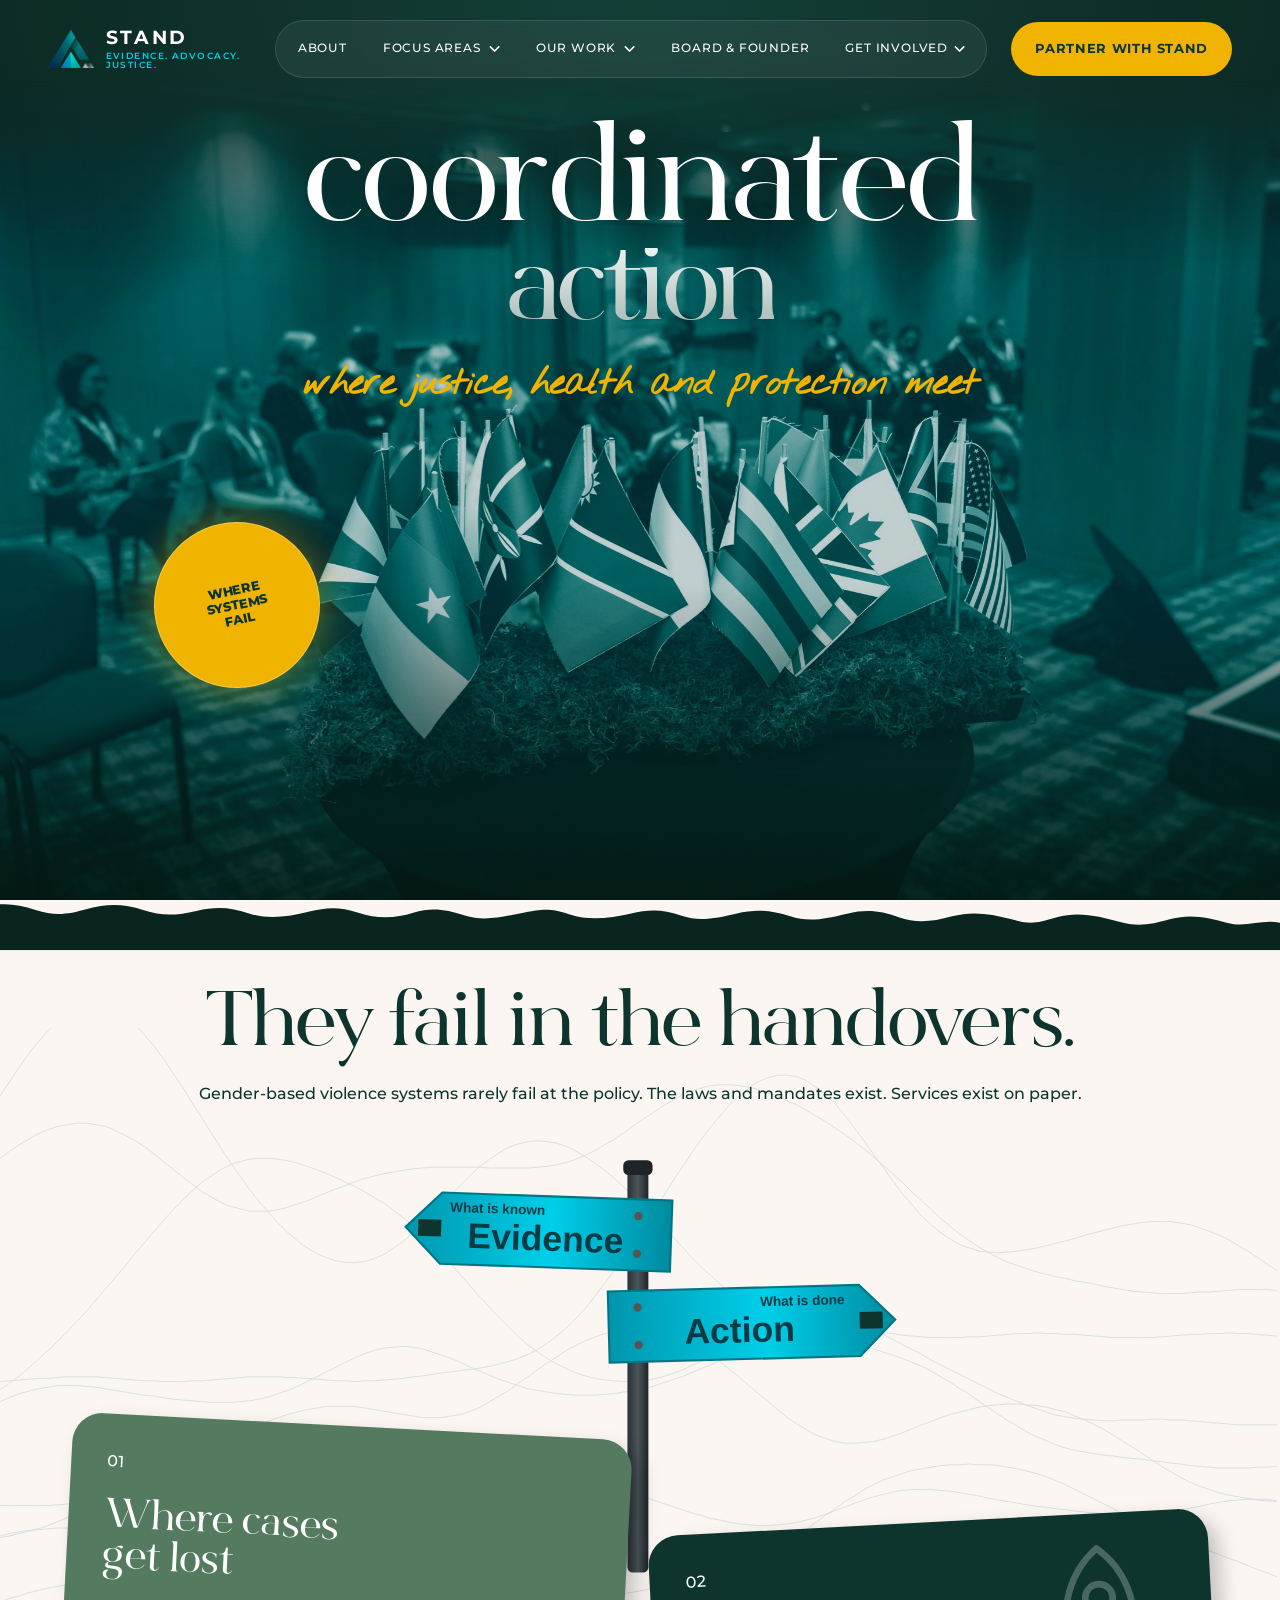
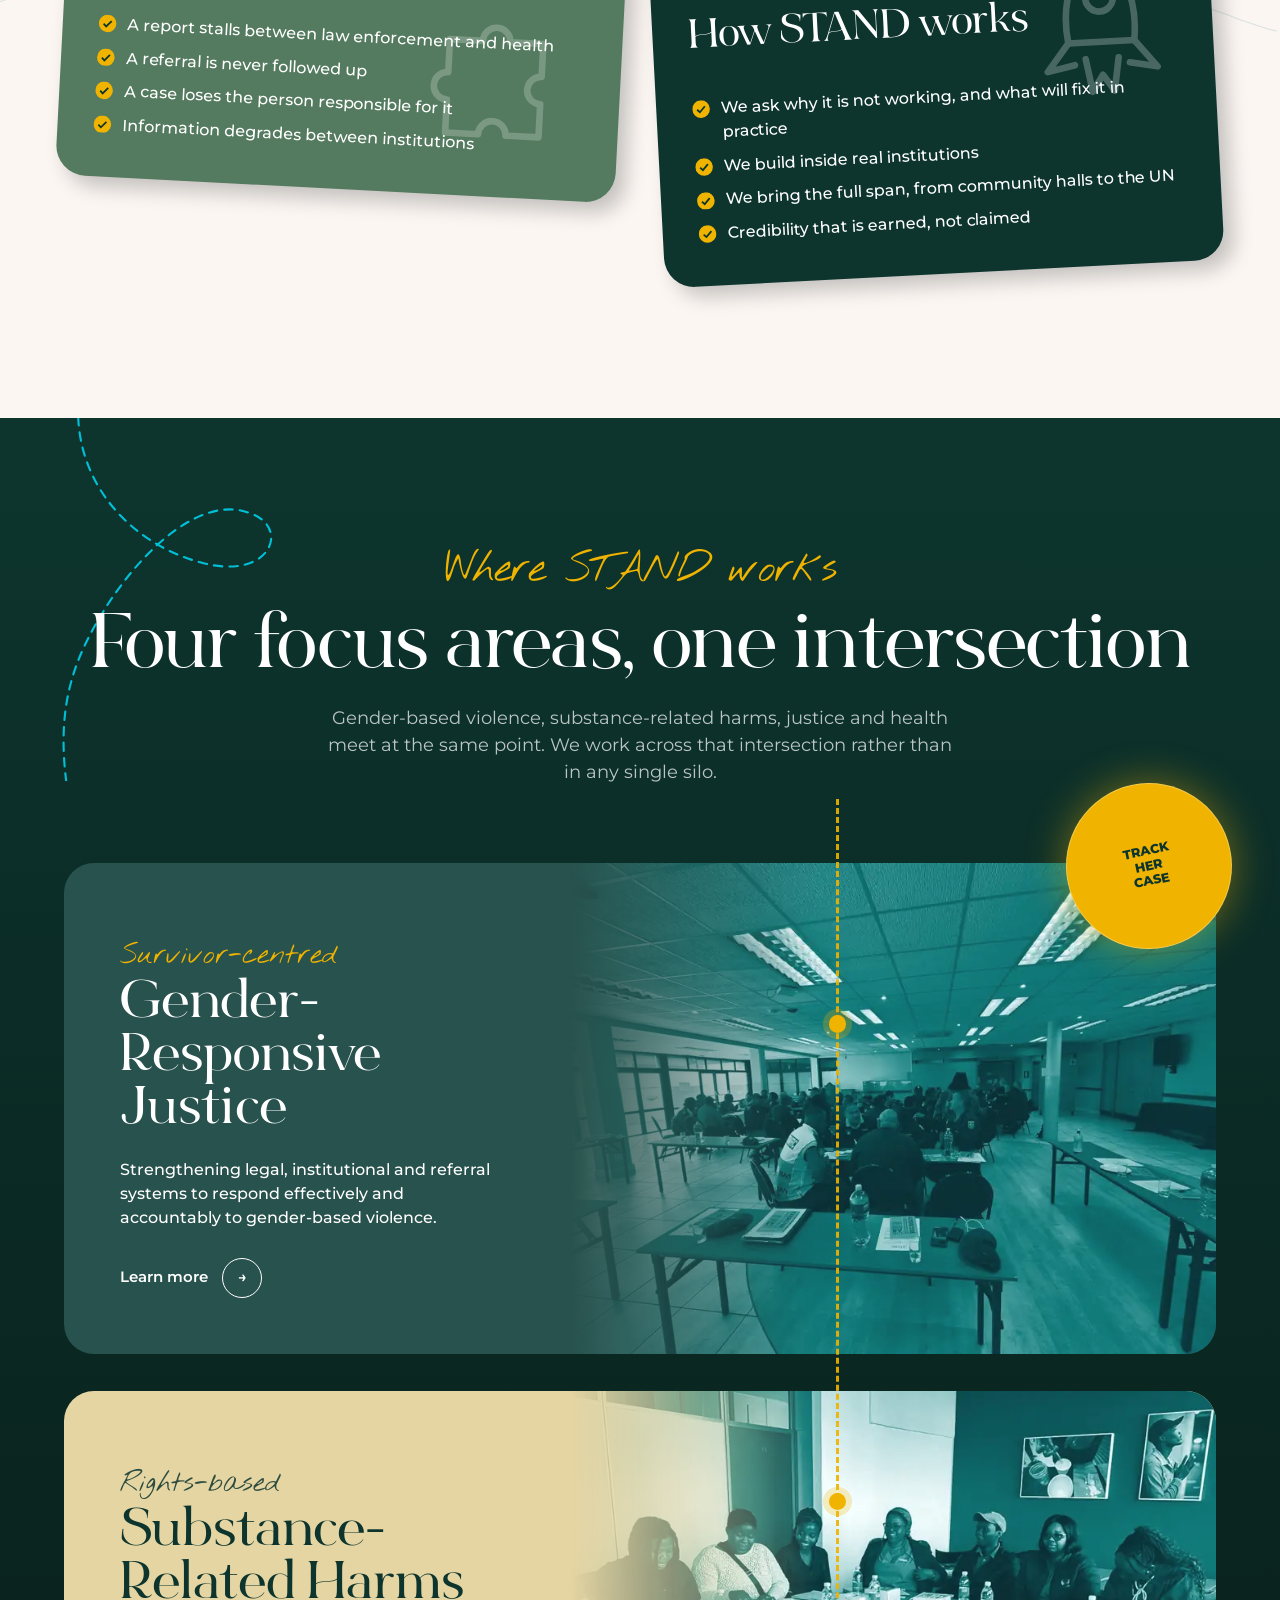
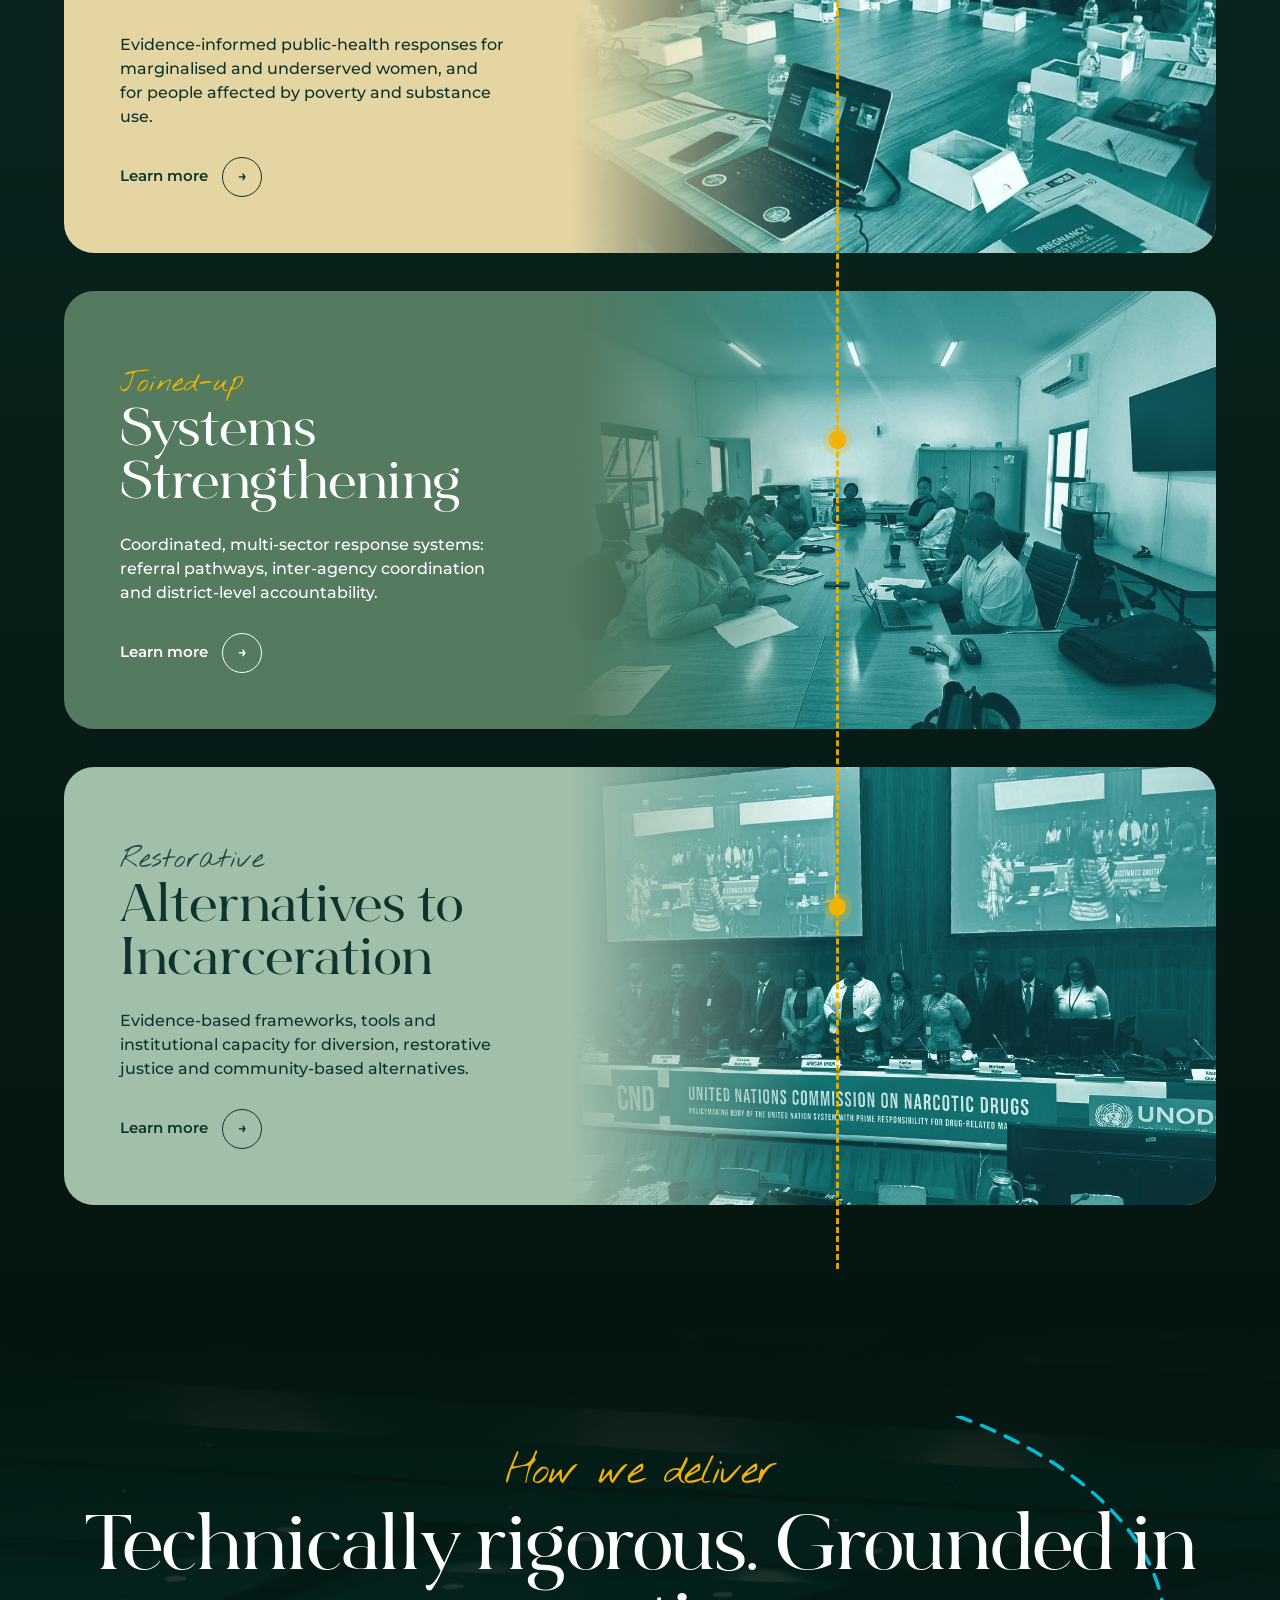
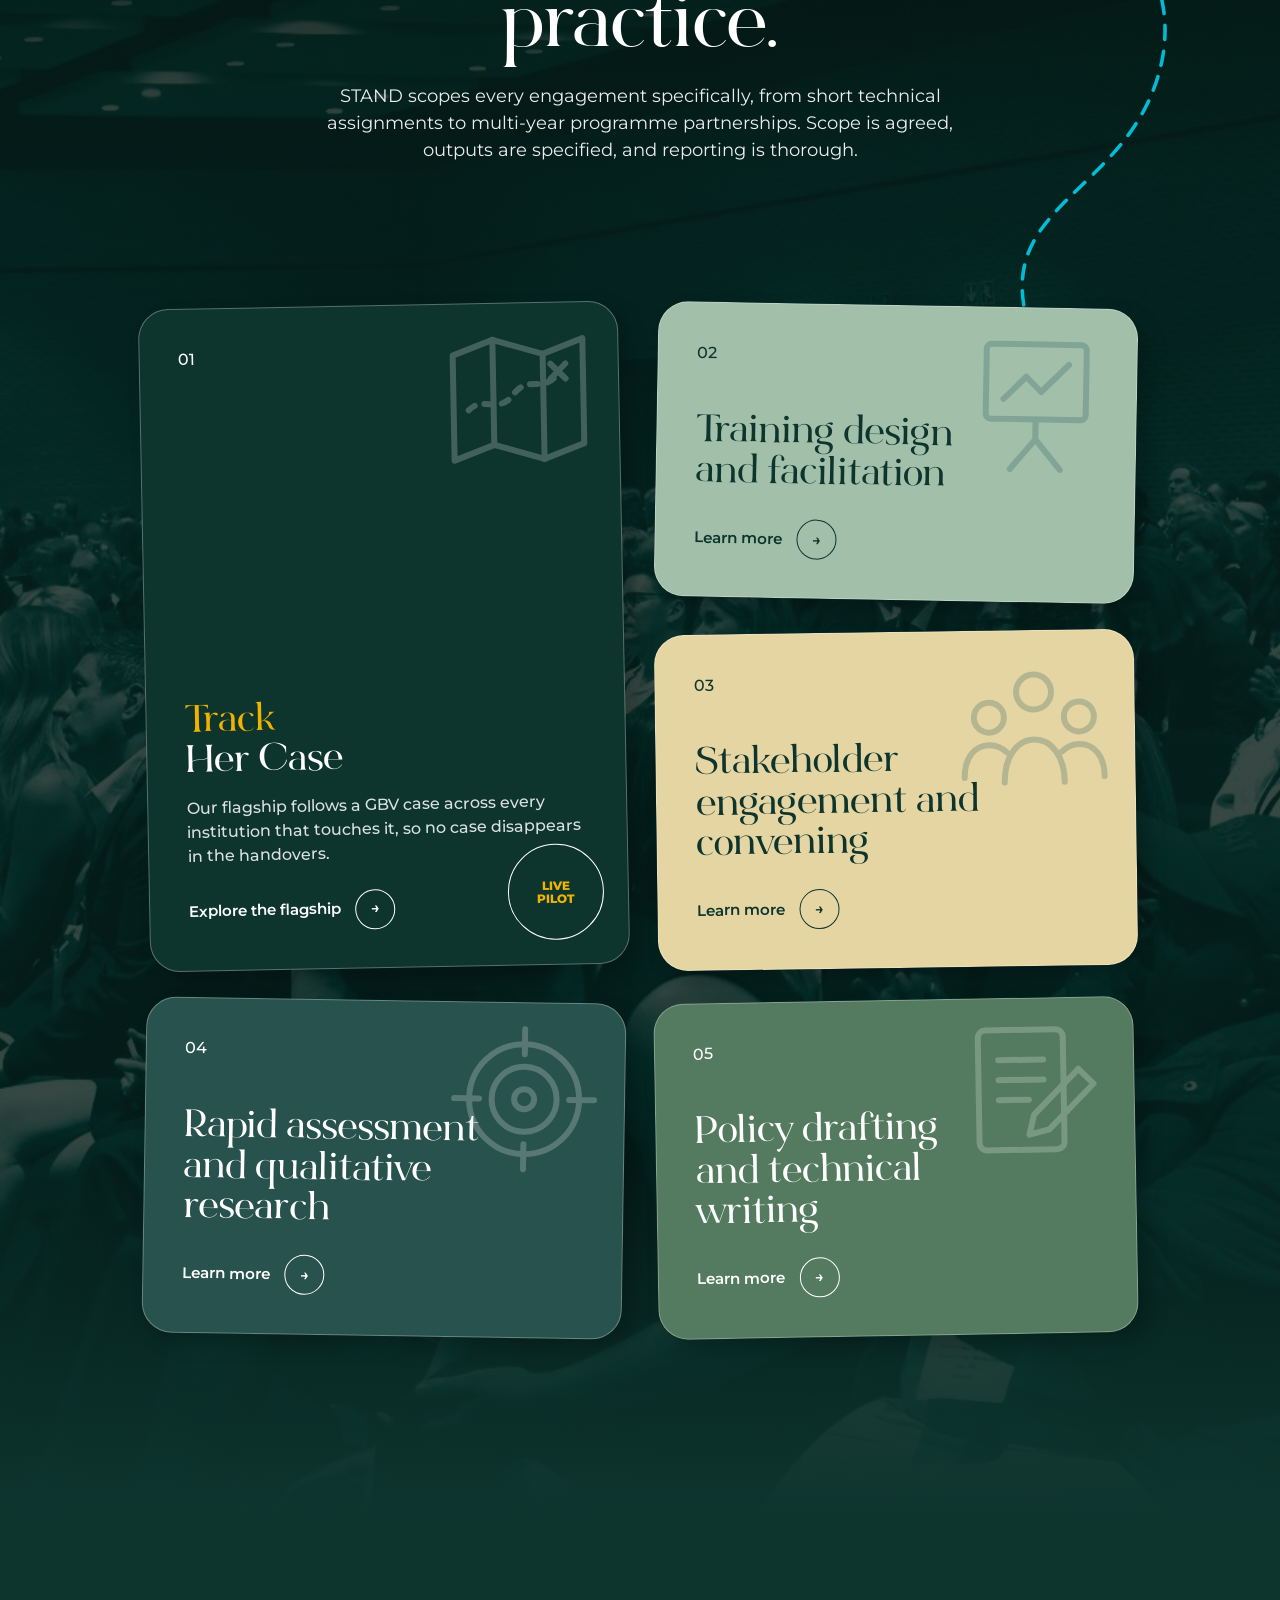
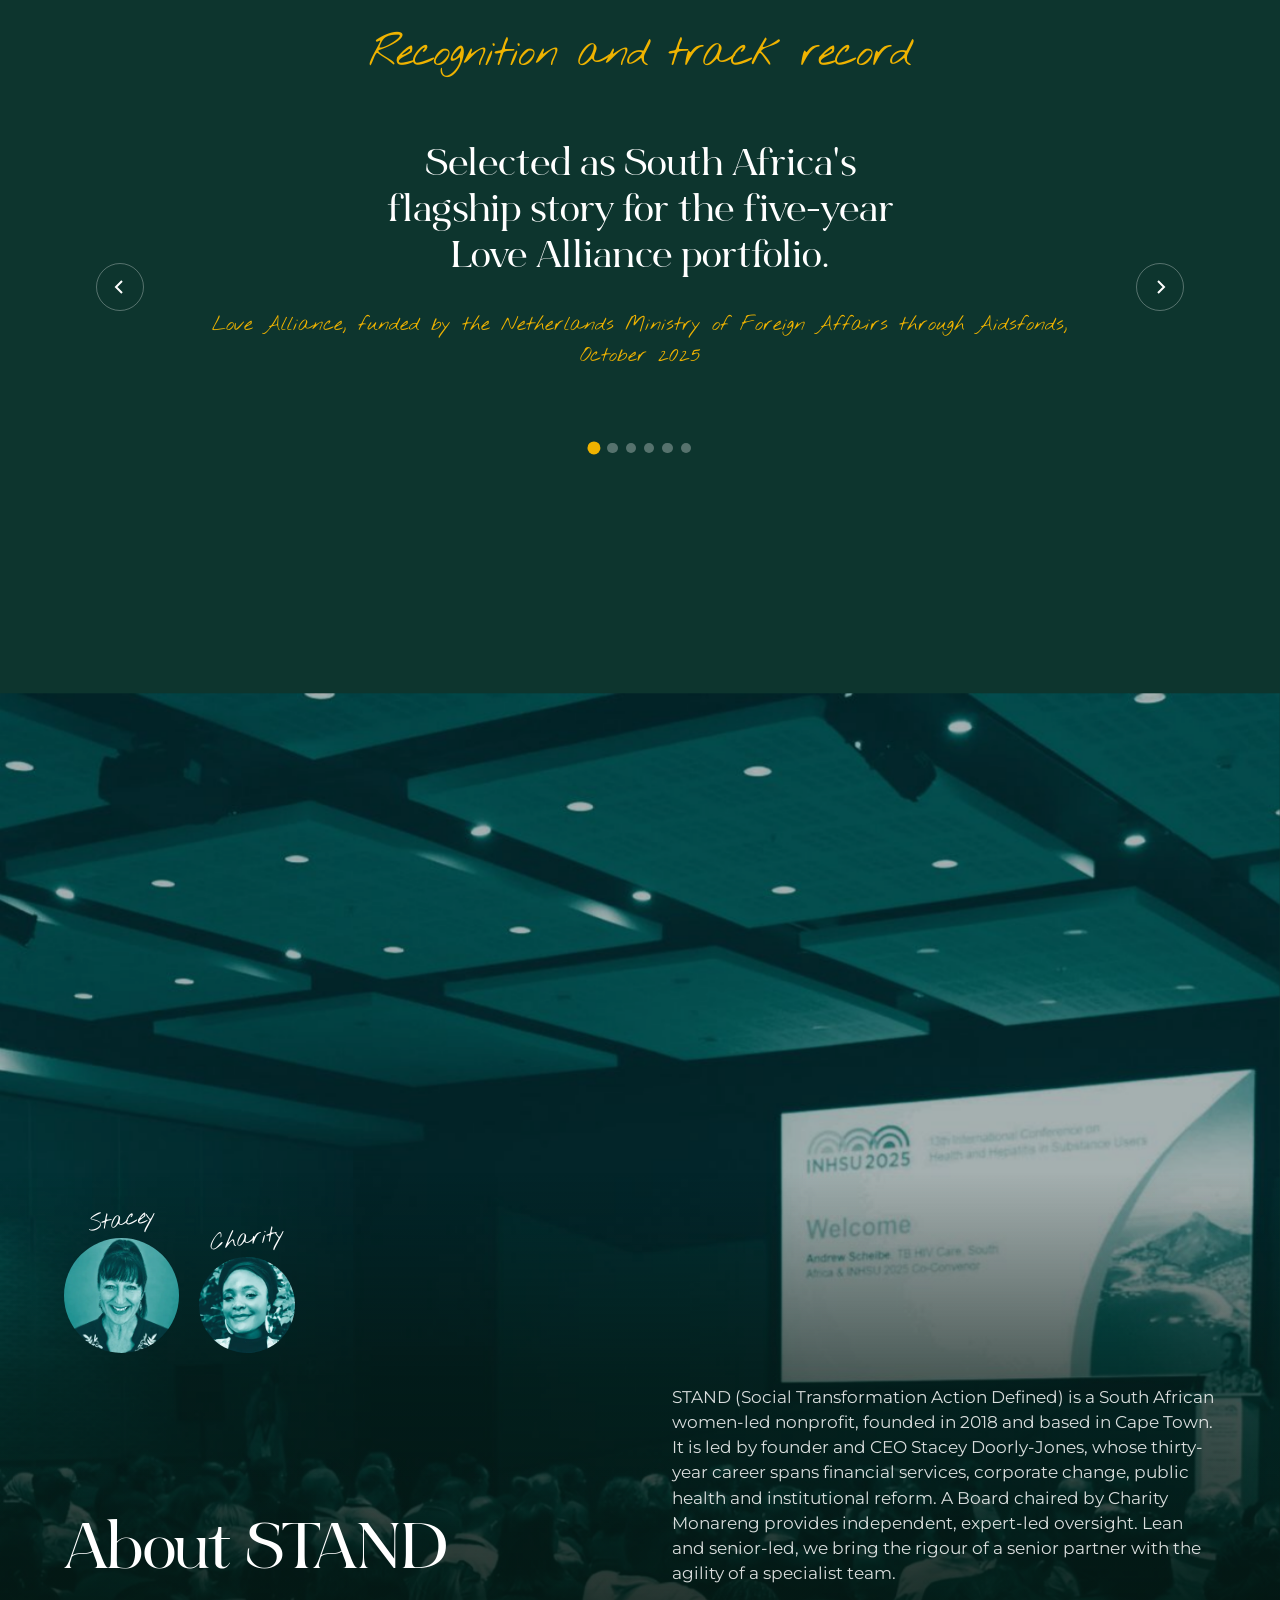
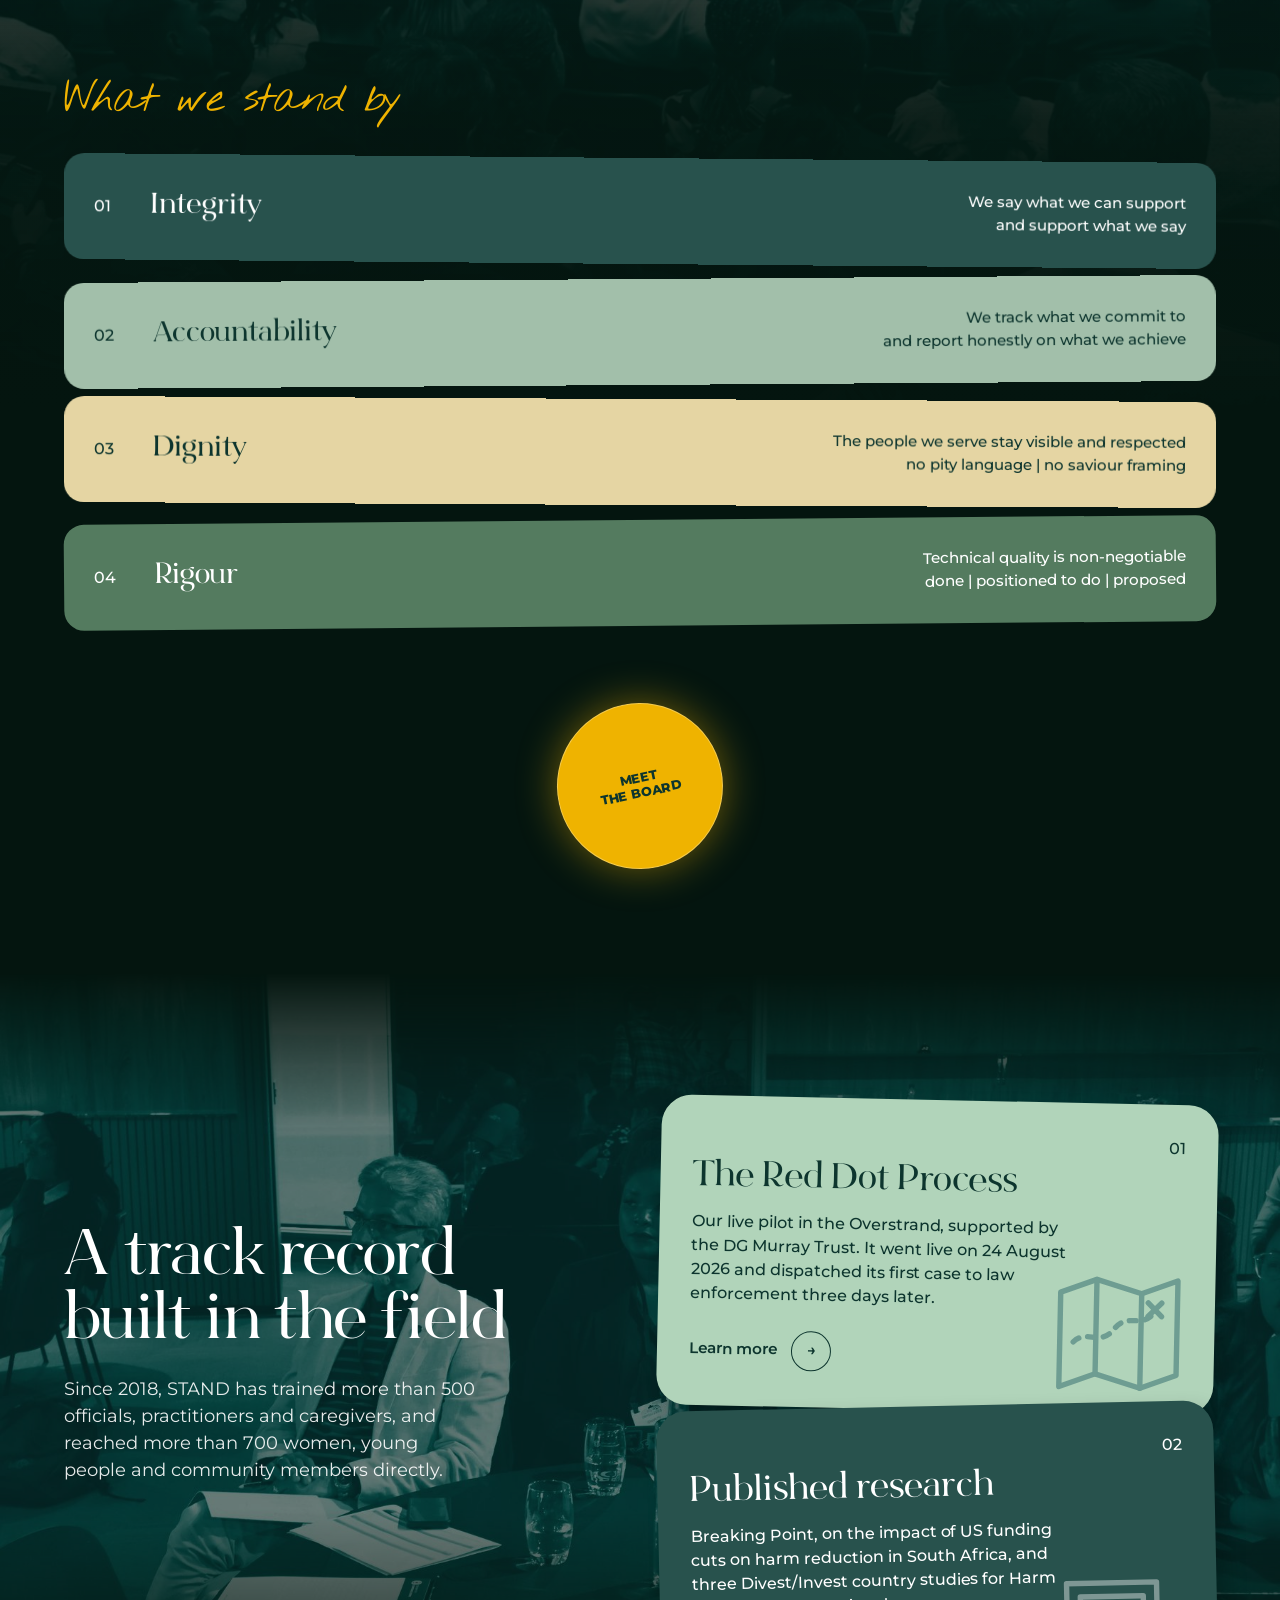
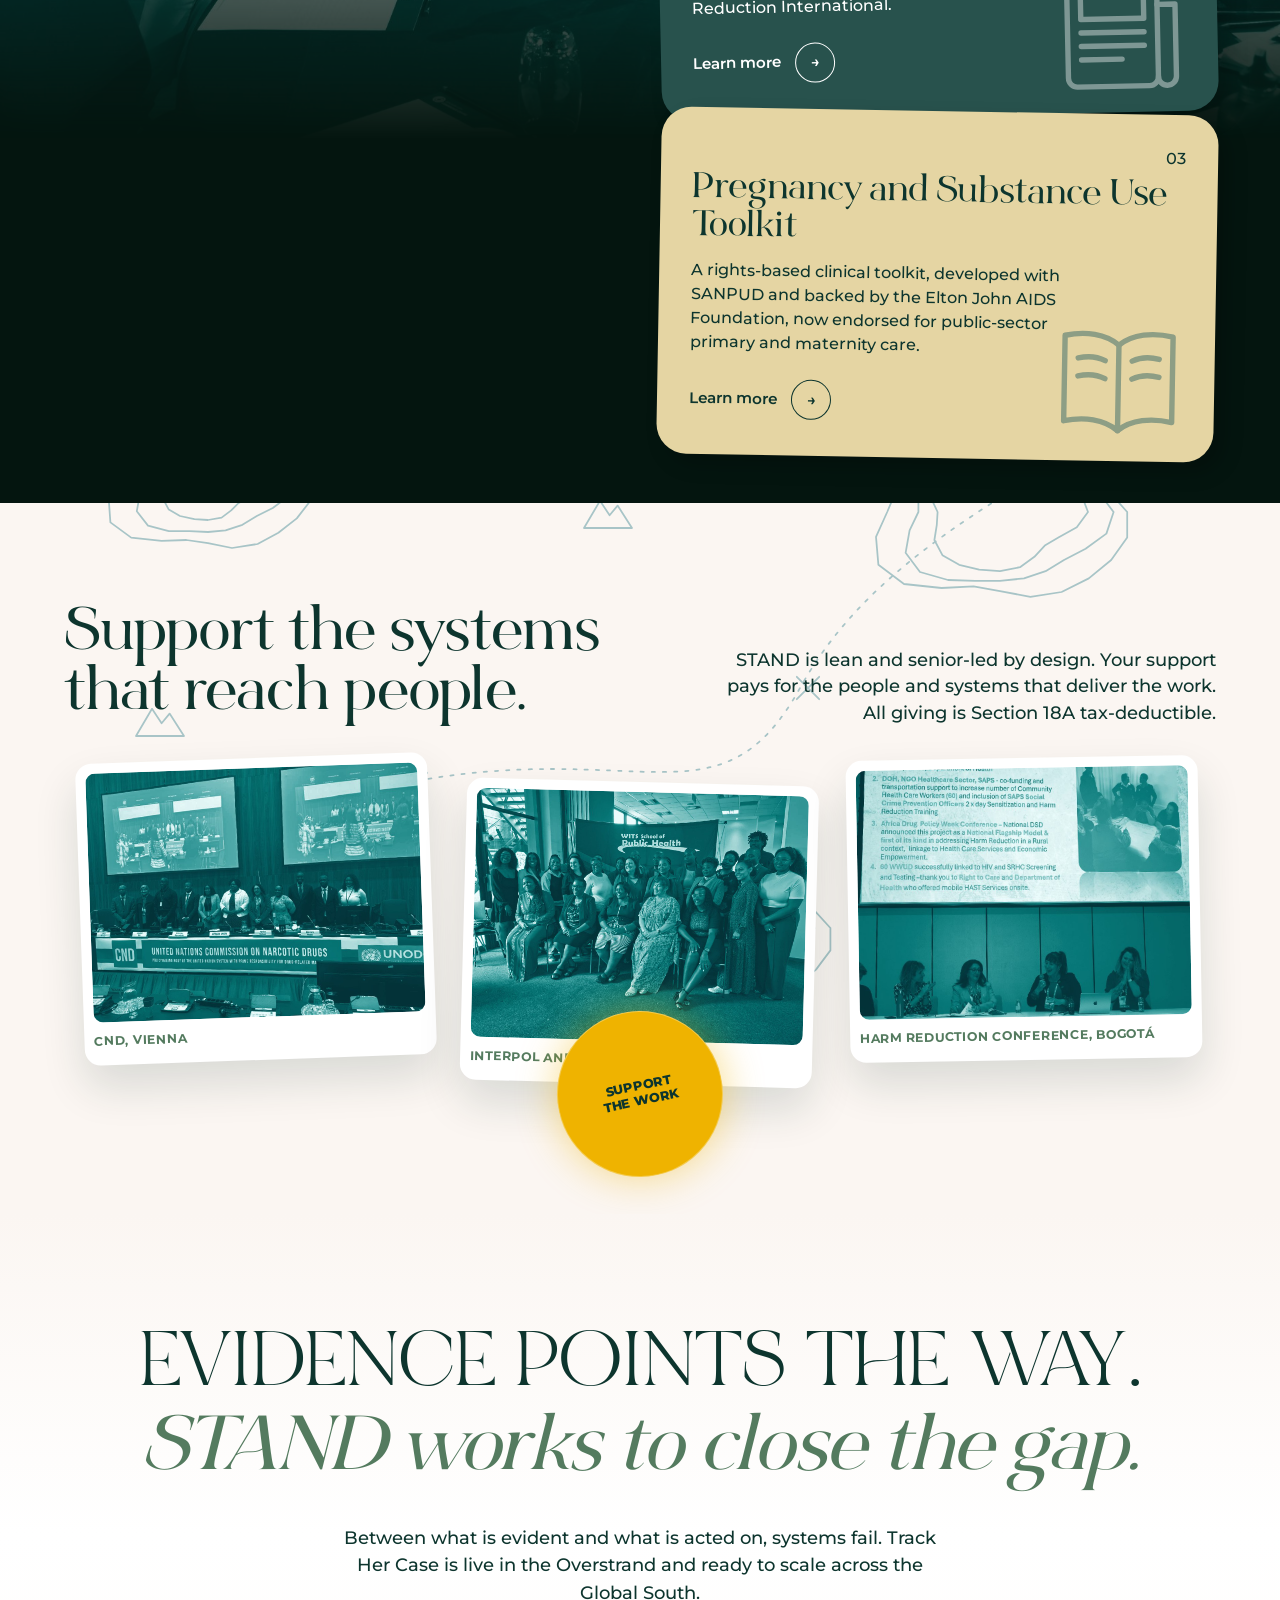
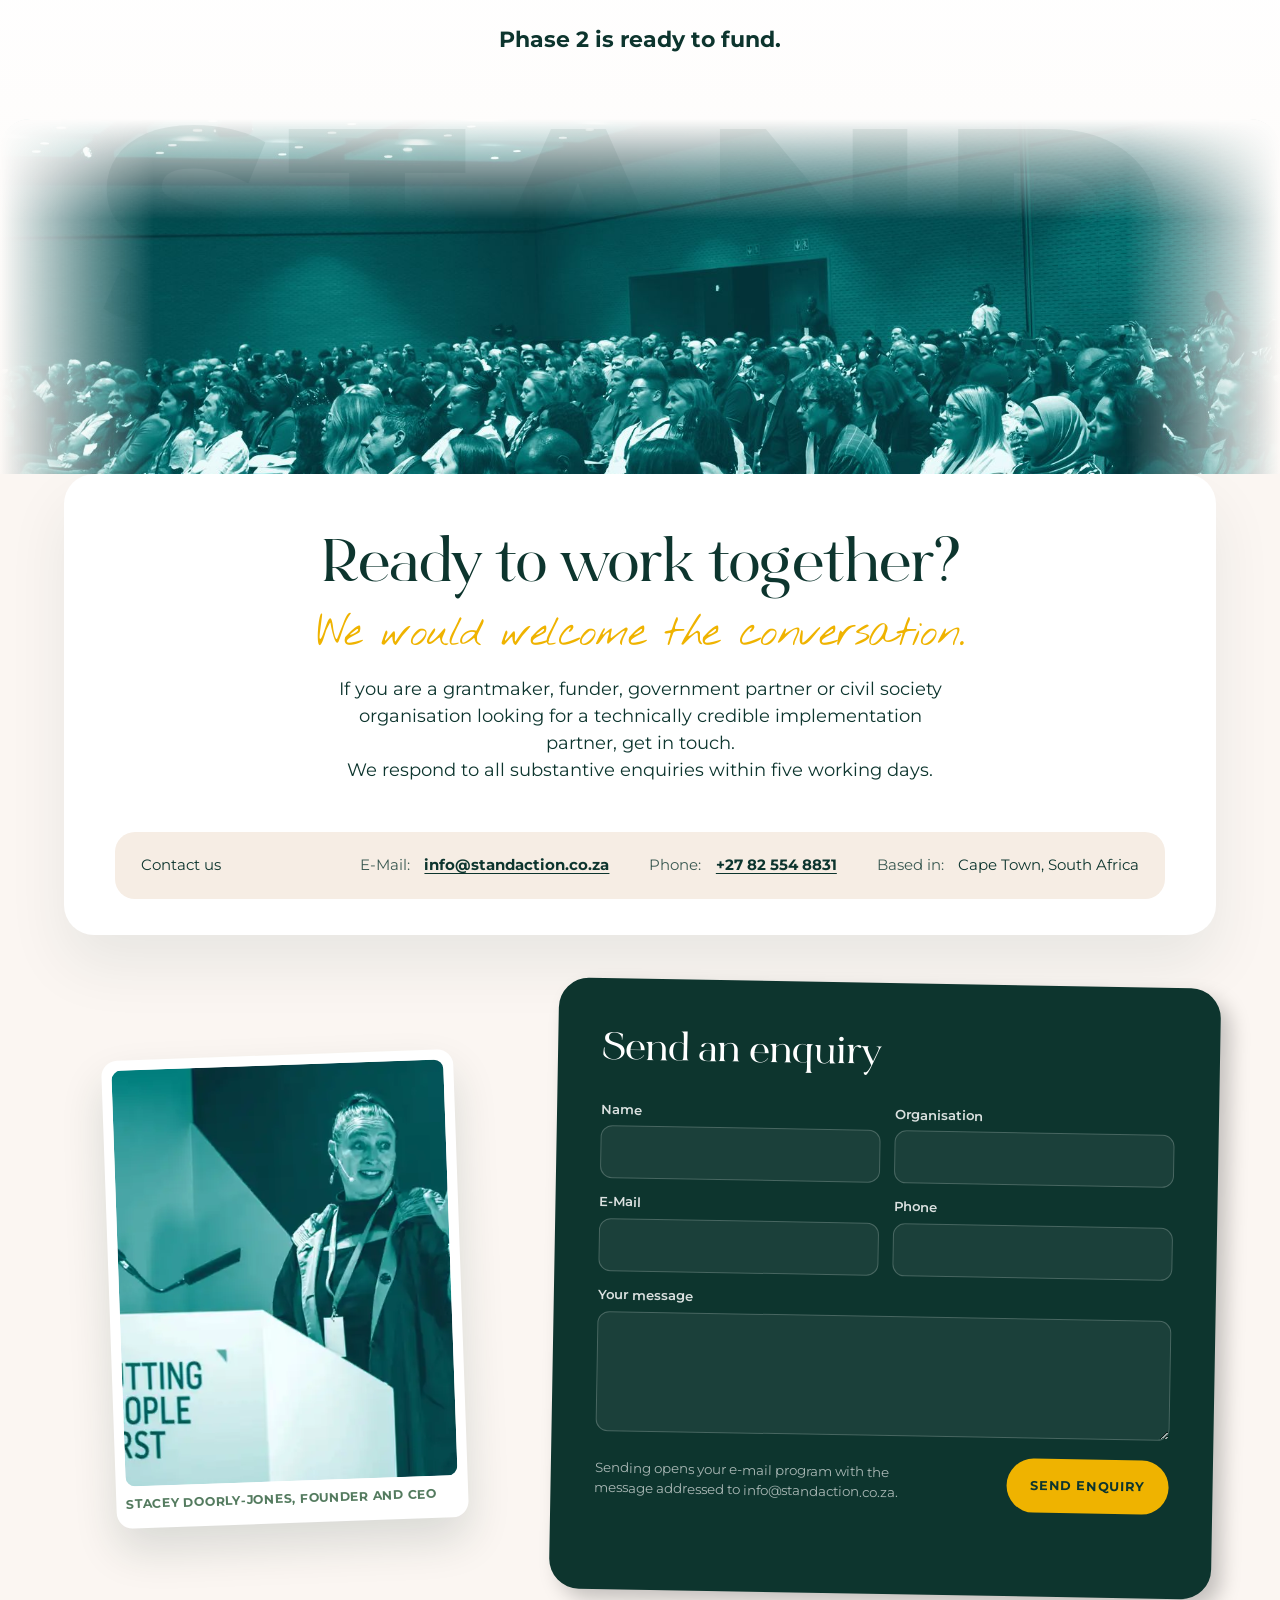
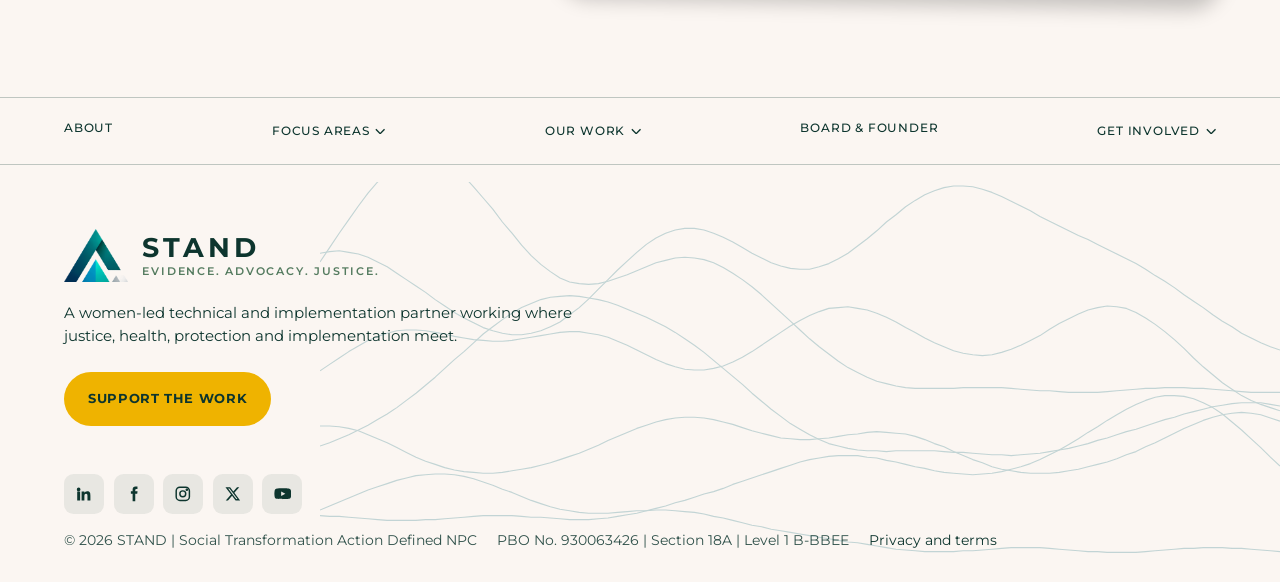
==== commit 3c146379: "Apply STAND's review: undated photos, support routes, nav highlight - Remove photos with visible dat" ====
--- a/index.html
+++ b/index.html
@@ -218,7 +218,7 @@
               <span class="btn-learn">Learn more <span class="arrow" aria-hidden="true">&rarr;</span></span>
             </div>
             <span class="service-num" aria-hidden="true">03</span>
-            <img class="service-photo" src="assets/stand/coord-2019-a.jpg" alt="Coordination meeting with police and partners around a table" loading="lazy">
+            <img class="service-photo" src="assets/stand/vpu-meeting.jpg" alt="Partners around the table at a Violence Prevention Unit meeting" loading="lazy">
             <span class="service-dot" aria-hidden="true"></span>
           </a>
 
@@ -230,7 +230,7 @@
               <span class="btn-learn">Learn more <span class="arrow" aria-hidden="true">&rarr;</span></span>
             </div>
             <span class="service-num" aria-hidden="true">04</span>
-            <img class="service-photo" src="assets/stand/empowering-justice-3.jpg" alt="Correctional services officers at the Empowering Justice event" loading="lazy">
+            <img class="service-photo" src="assets/stand/cnd2025-group.jpg" alt="Delegates on stage at the United Nations Commission on Narcotic Drugs" loading="lazy">
             <span class="service-dot" aria-hidden="true"></span>
           </a>
         </div>
@@ -446,9 +446,9 @@
       </div>
       <div class="cta-scene">
         <div class="cta-photos">
-          <figure class="snap"><img src="assets/stand/cnd2025-group.jpg" alt="Delegates on stage at the United Nations Commission on Narcotic Drugs" loading="lazy"><figcaption>CND 2025, Vienna</figcaption></figure>
-          <figure class="snap"><img src="assets/stand/interpol-2025-group.jpg" alt="Workshop participants at the University of the Witwatersrand School of Public Health" loading="lazy"><figcaption>INTERPOL and SARPCCO, March 2025</figcaption></figure>
-          <figure class="snap"><img src="assets/stand/hr25-panel-a.jpg" alt="Panel at the International Harm Reduction Conference in Bogotá" loading="lazy"><figcaption>HR25, Bogotá, 2025</figcaption></figure>
+          <figure class="snap"><img src="assets/stand/cnd2025-group.jpg" alt="Delegates on stage at the United Nations Commission on Narcotic Drugs" loading="lazy"><figcaption>CND, Vienna</figcaption></figure>
+          <figure class="snap"><img src="assets/stand/interpol-2025-group.jpg" alt="Workshop participants at the University of the Witwatersrand School of Public Health" loading="lazy"><figcaption>INTERPOL and SARPCCO</figcaption></figure>
+          <figure class="snap"><img src="assets/stand/hr25-panel-a.jpg" alt="Panel at the International Harm Reduction Conference in Bogotá" loading="lazy"><figcaption>Harm Reduction Conference, Bogotá</figcaption></figure>
         </div>
         <a class="btn-circle" href="support.html">Support<br>the work</a>
       </div>
@@ -476,7 +476,7 @@
           <div class="contact-bar">
             <span>Contact us</span>
             <dl>
-              <div><dt>E-Mail:</dt><dd><a href="mailto:stacey@standaction.co.za">stacey@standaction.co.za</a></dd></div>
+              <div><dt>E-Mail:</dt><dd><a href="mailto:info@standaction.co.za">info@standaction.co.za</a></dd></div>
               <div><dt>Phone:</dt><dd><a href="tel:+27825548831">+27 82 554 8831</a></dd></div>
               <div><dt>Based in:</dt><dd>Cape Town, South Africa</dd></div>
             </dl>
@@ -497,7 +497,7 @@
               <div class="field full"><label for="f-msg">Your message</label><textarea id="f-msg" name="message" required></textarea></div>
             </div>
             <div class="form-foot">
-              <small>Sending opens your e-mail program with the message addressed to stacey@standaction.co.za.</small>
+              <small>Sending opens your e-mail program with the message addressed to info@standaction.co.za.</small>
               <button class="btn-pill" type="submit">Send enquiry</button>
             </div>
             <p class="form-status" role="status" aria-live="polite"></p>
@@ -554,6 +554,7 @@
     <div class="footer-main">
       <a class="logo brand" href="index.html" aria-label="STAND home"><img class="brand-mark" src="assets/stand/stand-mark.png" alt="" width="389" height="320" loading="lazy"><span class="brand-text"><span class="brand-wm">STAND</span><span class="brand-strap">Evidence. Advocacy. Justice.</span></span></a>
       <p class="tagline">A women-led technical and implementation partner working where justice, health, protection and implementation meet.</p>
+      <a class="btn-pill footer-support" href="support.html#ways">Support the work</a>
       <div class="footer-bottom">
         <div class="socials">
           <a href="https://linkedin.com/company/standactionza" target="_blank" rel="noopener" aria-label="STAND on LinkedIn">
@@ -565,6 +566,12 @@
           <a href="https://instagram.com/standactionza" target="_blank" rel="noopener" aria-label="STAND on Instagram">
             <svg viewBox="0 0 24 24" fill="none" stroke="currentColor" stroke-width="2" aria-hidden="true"><rect x="3" y="3" width="18" height="18" rx="5"/><circle cx="12" cy="12" r="4"/><circle cx="17.5" cy="6.5" r="0.8" fill="currentColor"/></svg>
           </a>
+          <a href="https://x.com/STANDactionZA" target="_blank" rel="noopener" aria-label="STAND on X">
+            <svg viewBox="0 0 24 24" fill="currentColor" aria-hidden="true"><path d="M17.75 3h3.07l-6.7 7.66L22 21h-6.17l-4.83-6.32L5.47 21H2.4l7.17-8.2L2 3h6.33l4.37 5.77zm-1.08 16.18h1.7L7.4 4.73H5.58z"/></svg>
+          </a>
+          <a href="https://youtube.com/@standaction" target="_blank" rel="noopener" aria-label="STAND on YouTube">
+            <svg viewBox="0 0 24 24" fill="currentColor" aria-hidden="true"><path d="M23 7.2a3 3 0 00-2.1-2.1C19 4.6 12 4.6 12 4.6s-7 0-8.9.5A3 3 0 001 7.2 31 31 0 00.5 12 31 31 0 001 16.8a3 3 0 002.1 2.1c1.9.5 8.9.5 8.9.5s7 0 8.9-.5a3 3 0 002.1-2.1 31 31 0 00.5-4.8 31 31 0 00-.5-4.8zM9.75 15.02V8.98L15.5 12z"/></svg>
+          </a>
         </div>
         <div class="legal">
           <span>&copy; 2026 STAND | Social Transformation Action Defined NPC</span>
--- a/css/styles.css
+++ b/css/styles.css
@@ -1650,3 +1650,5 @@
 }
 .backpack .snap { max-width: 22rem; margin-inline: auto; transform: rotate(-2deg); }
 .backpack .snap img { aspect-ratio: 4 / 5; }
+.footer-support { margin-top: 1.5rem; align-self: flex-start; }
+.footer-main { display: flex; flex-direction: column; }
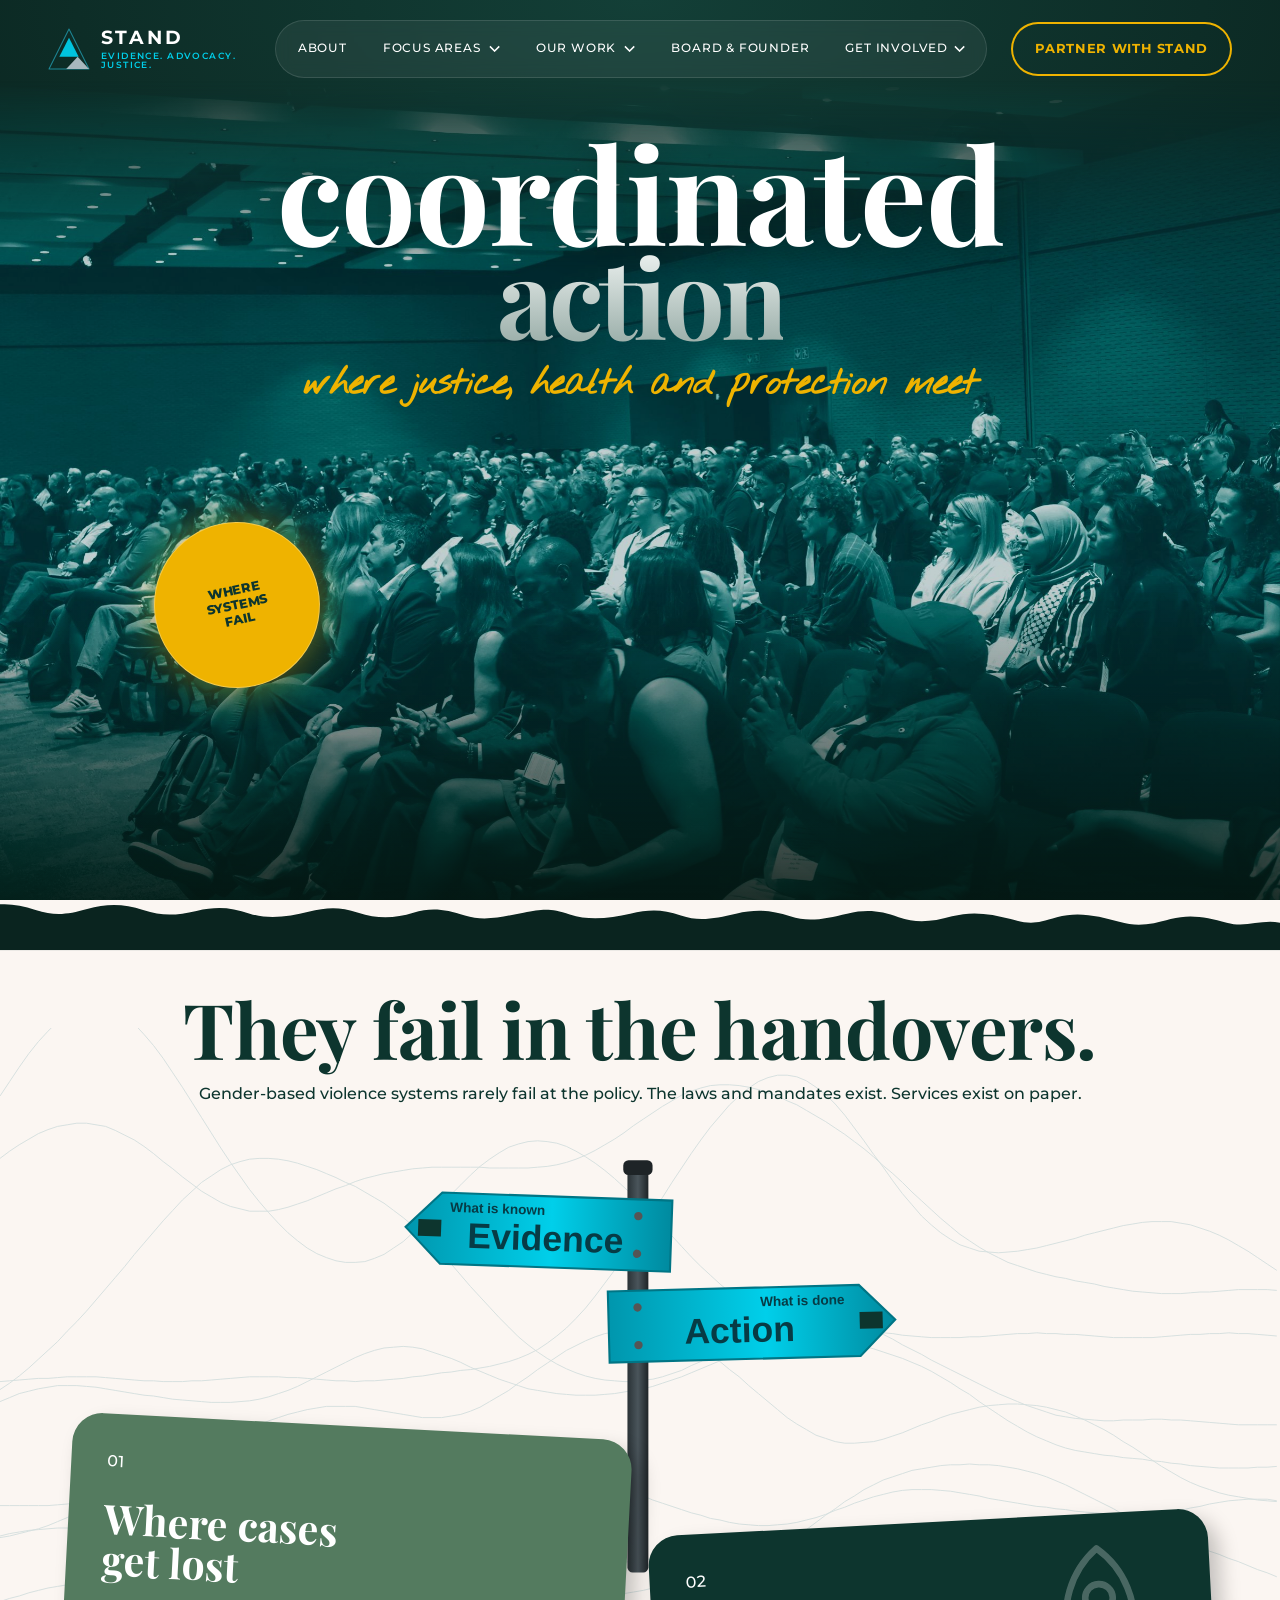
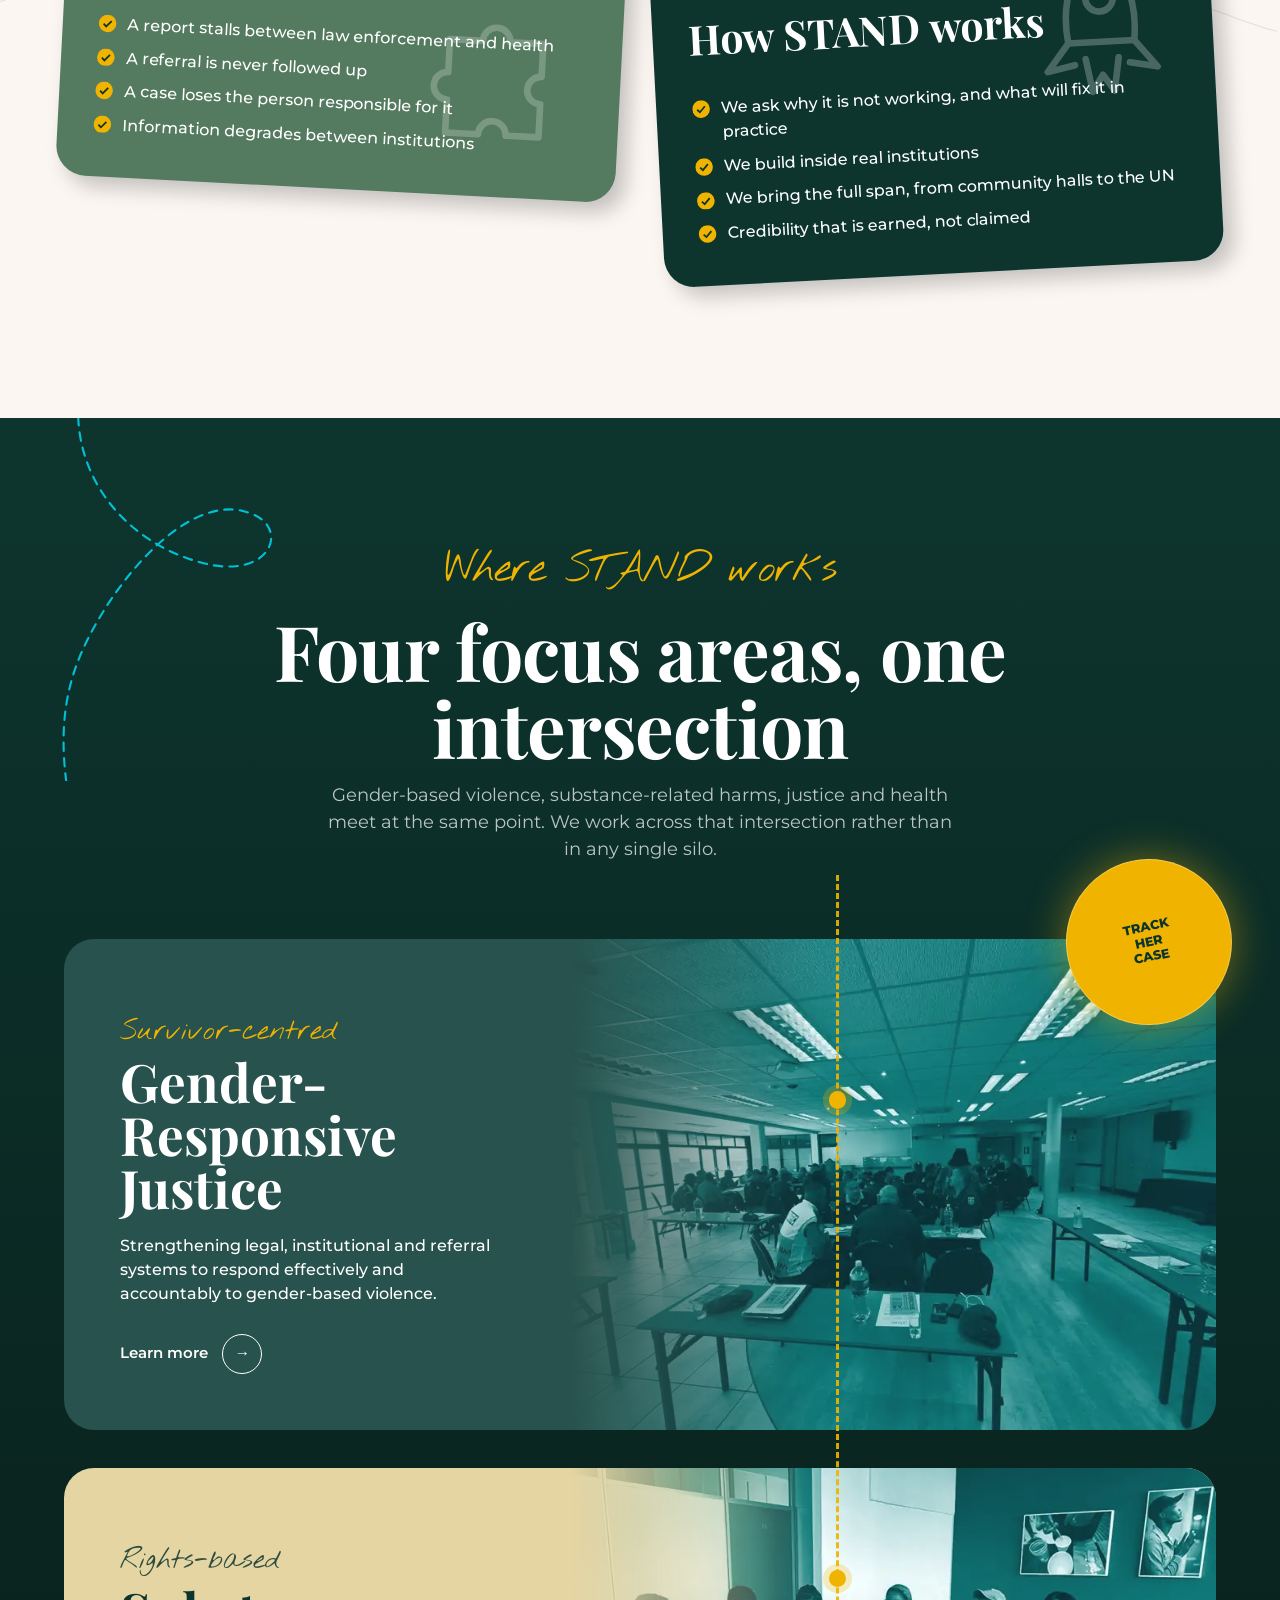
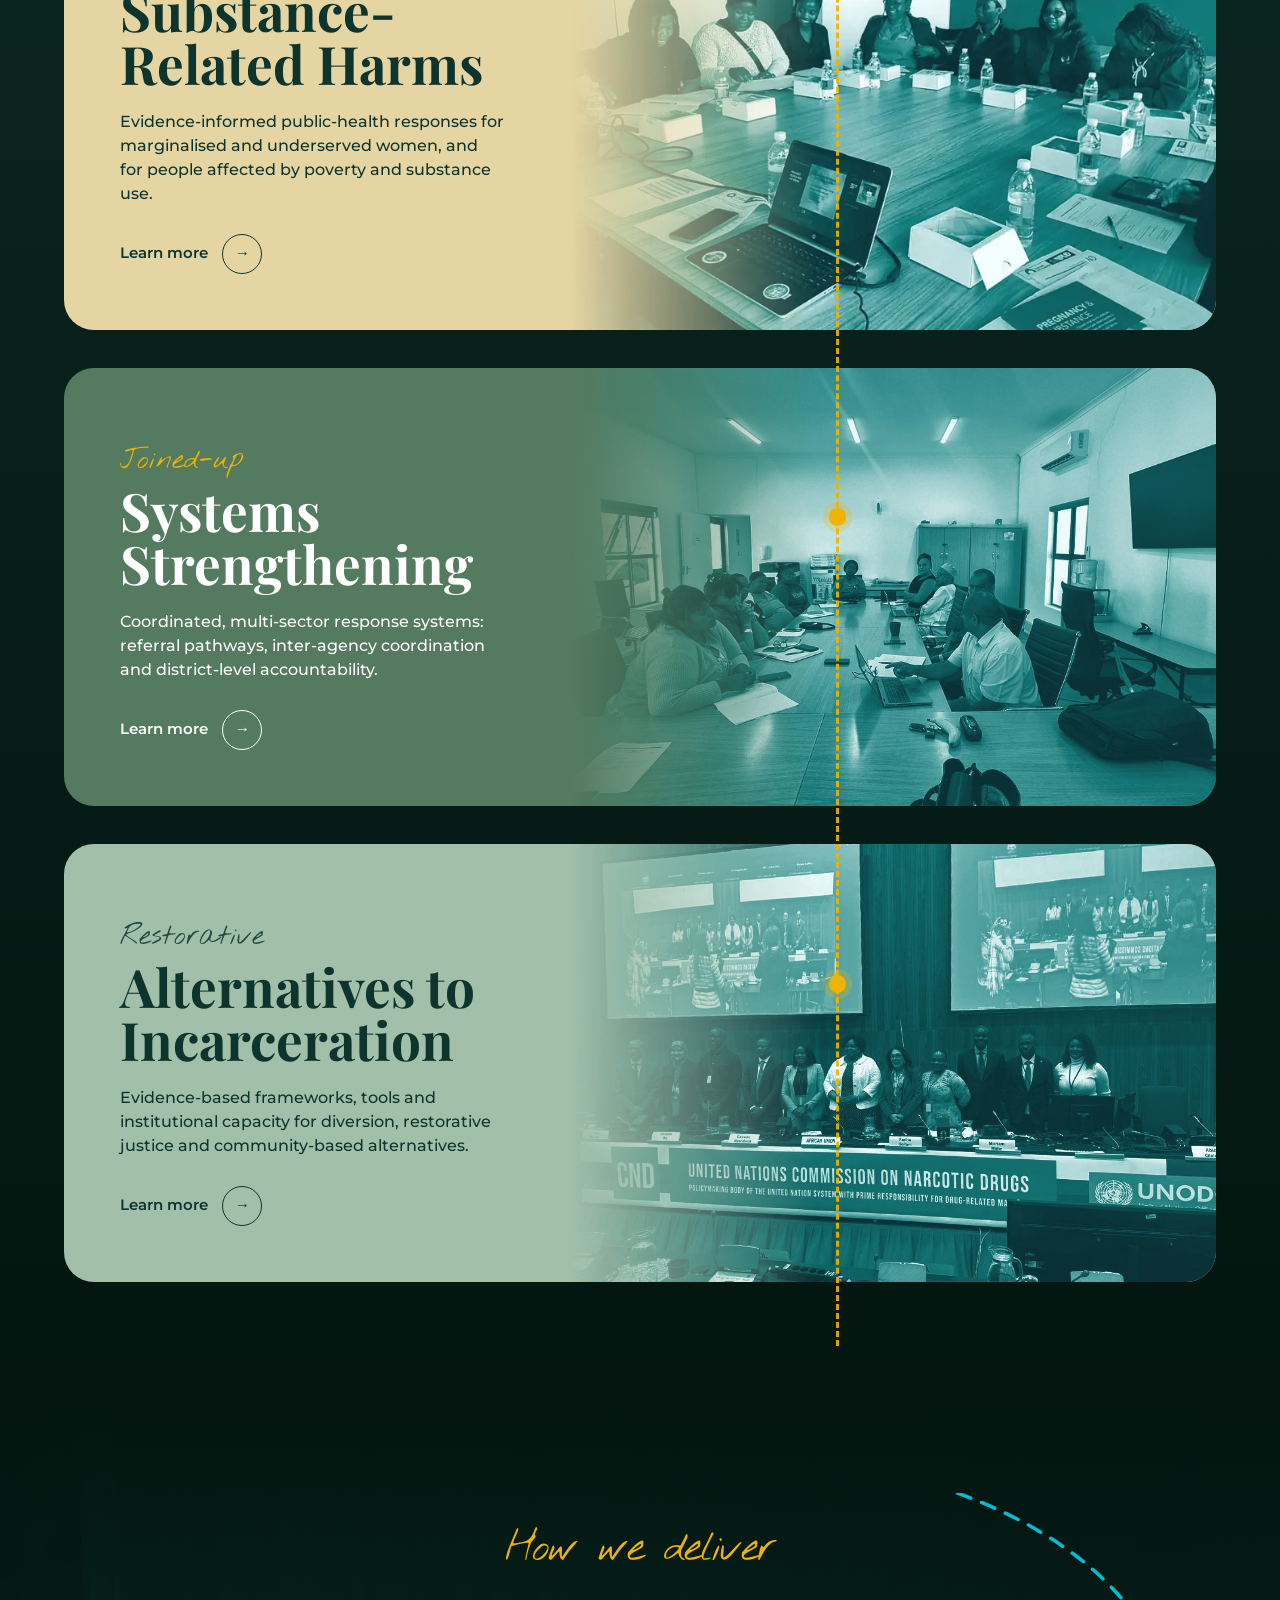
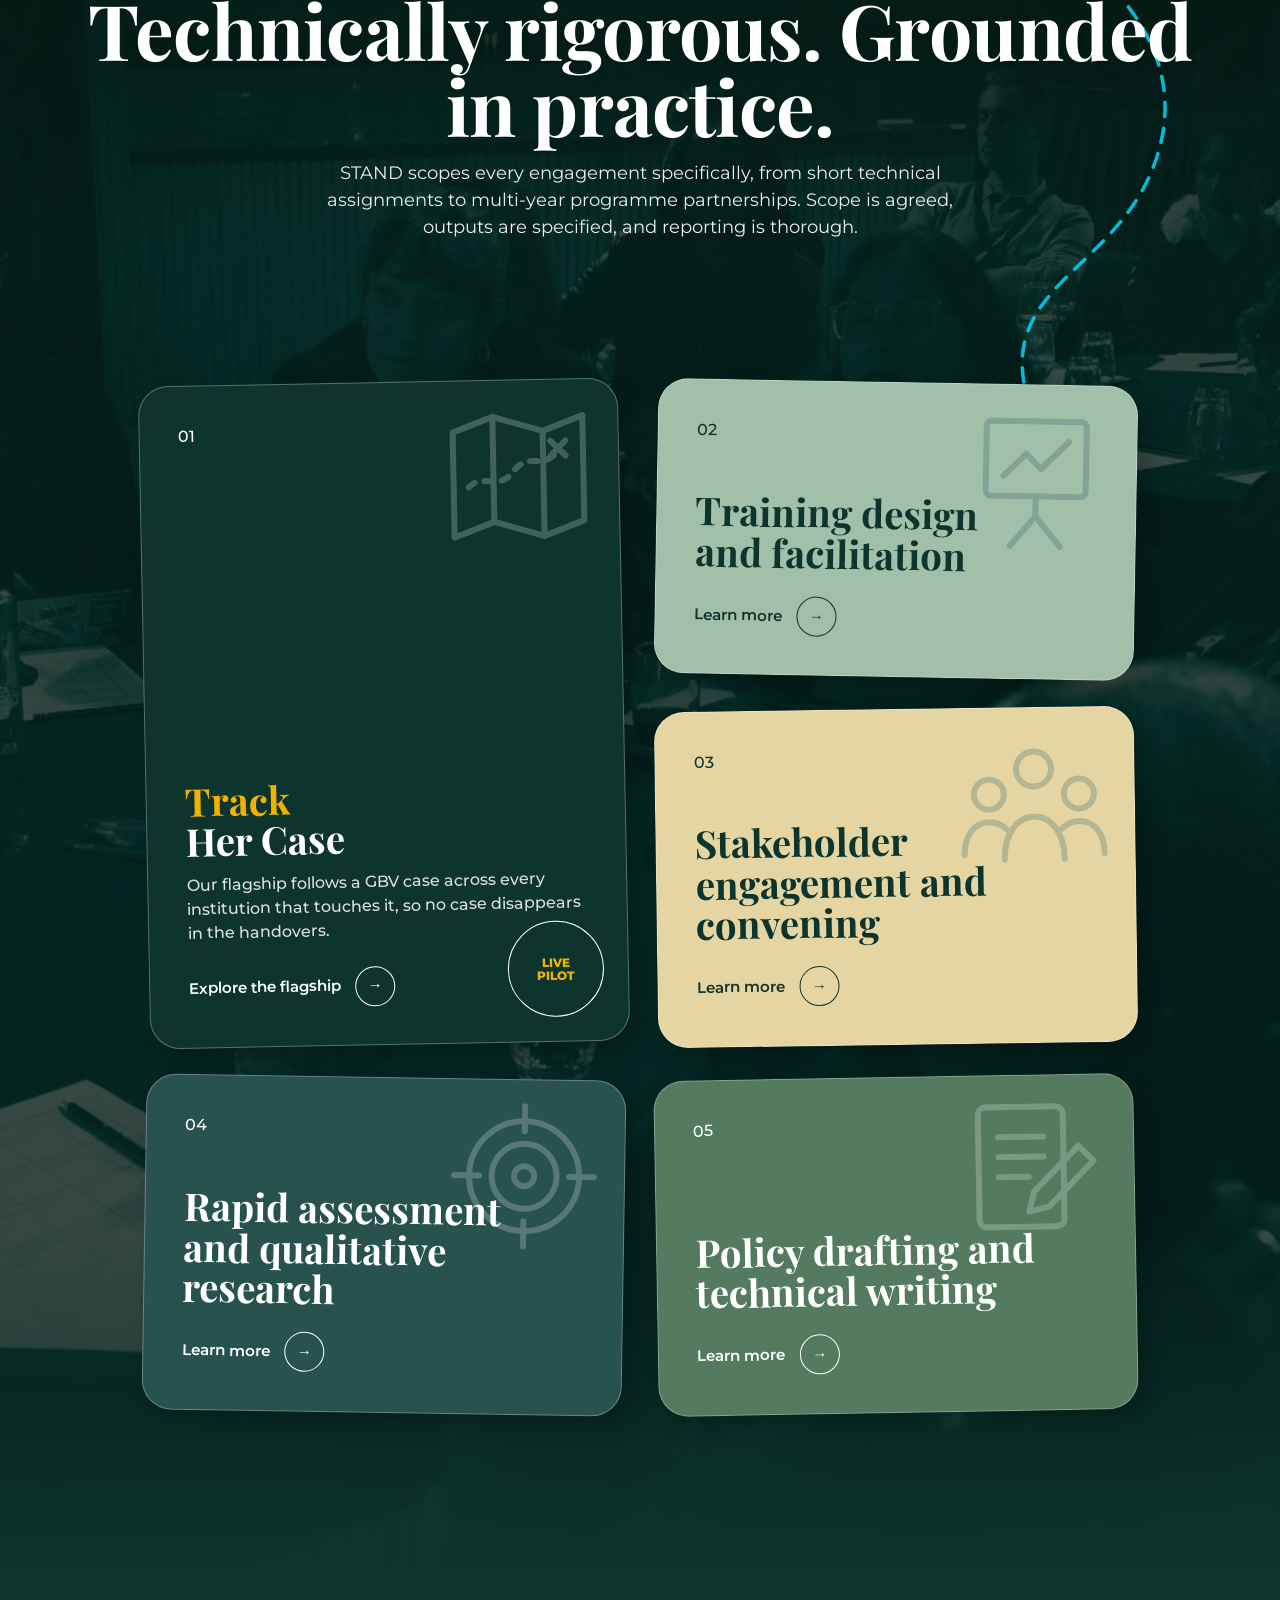
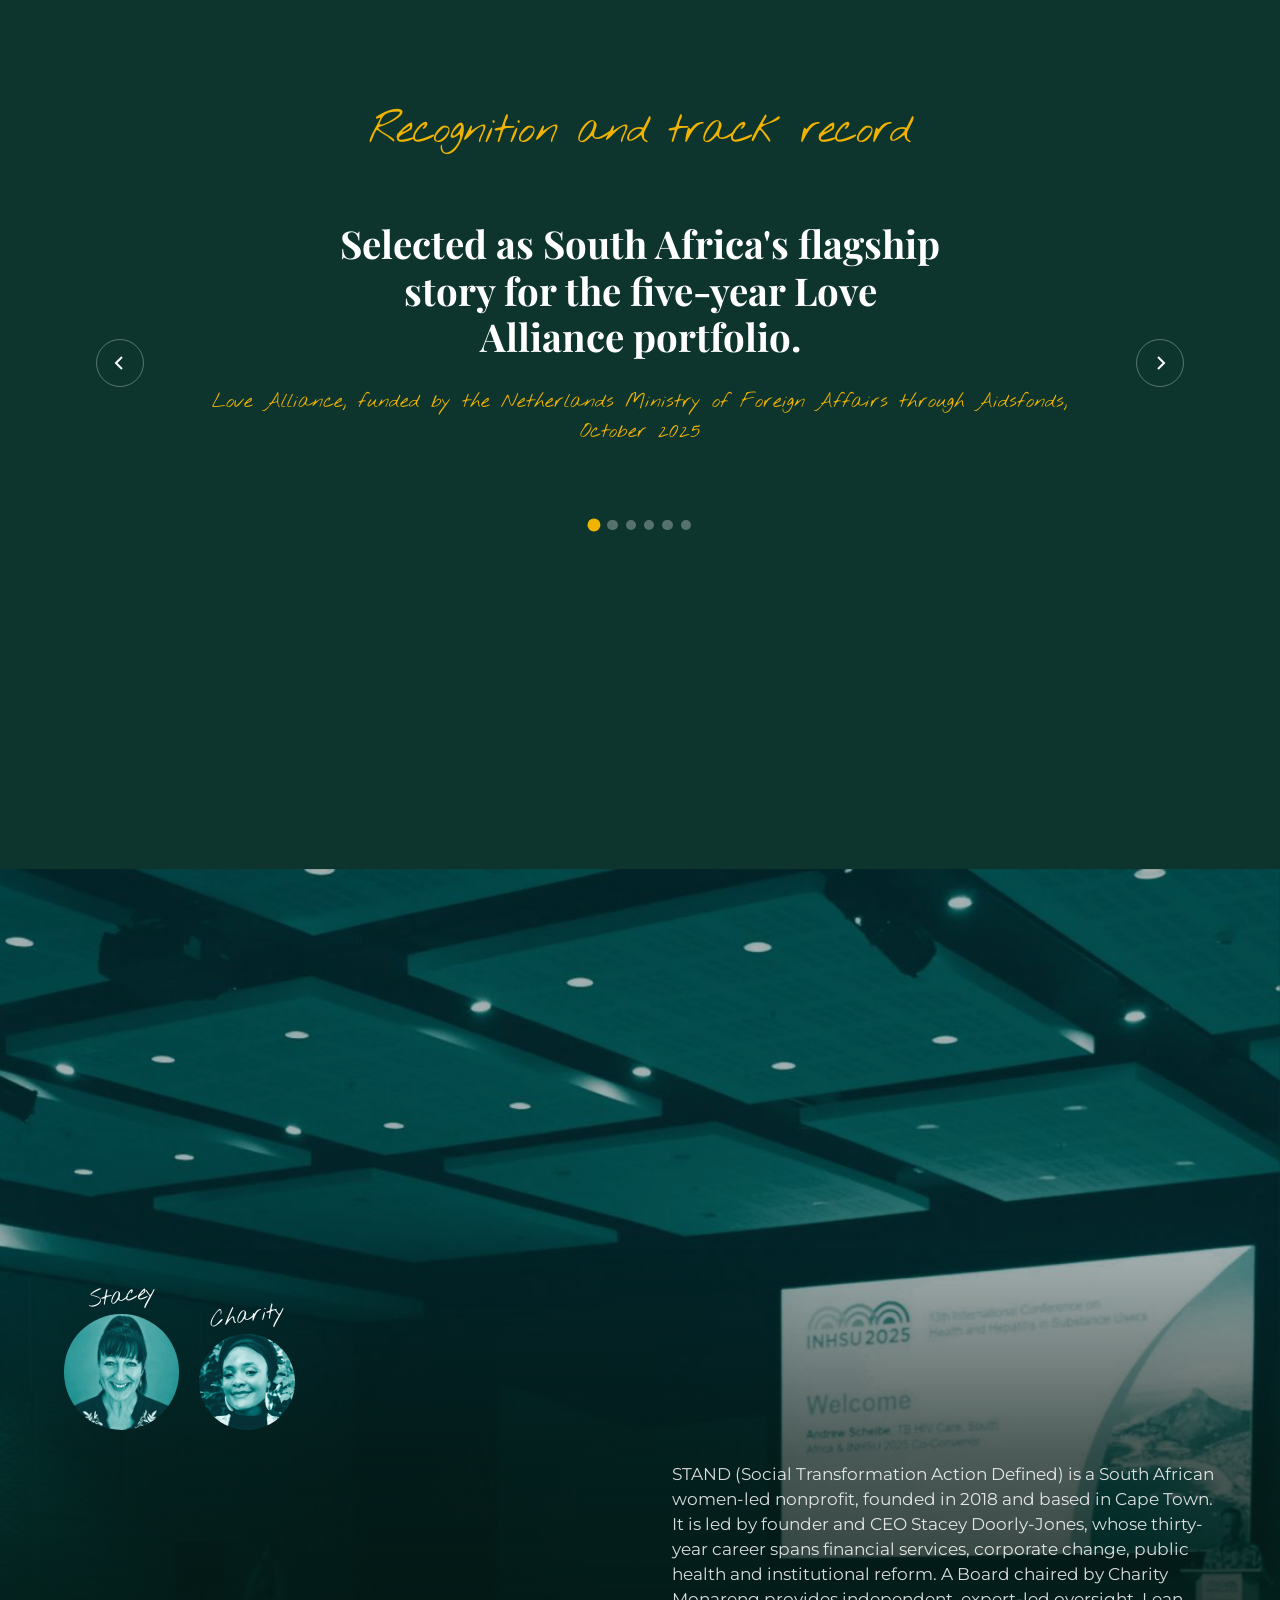
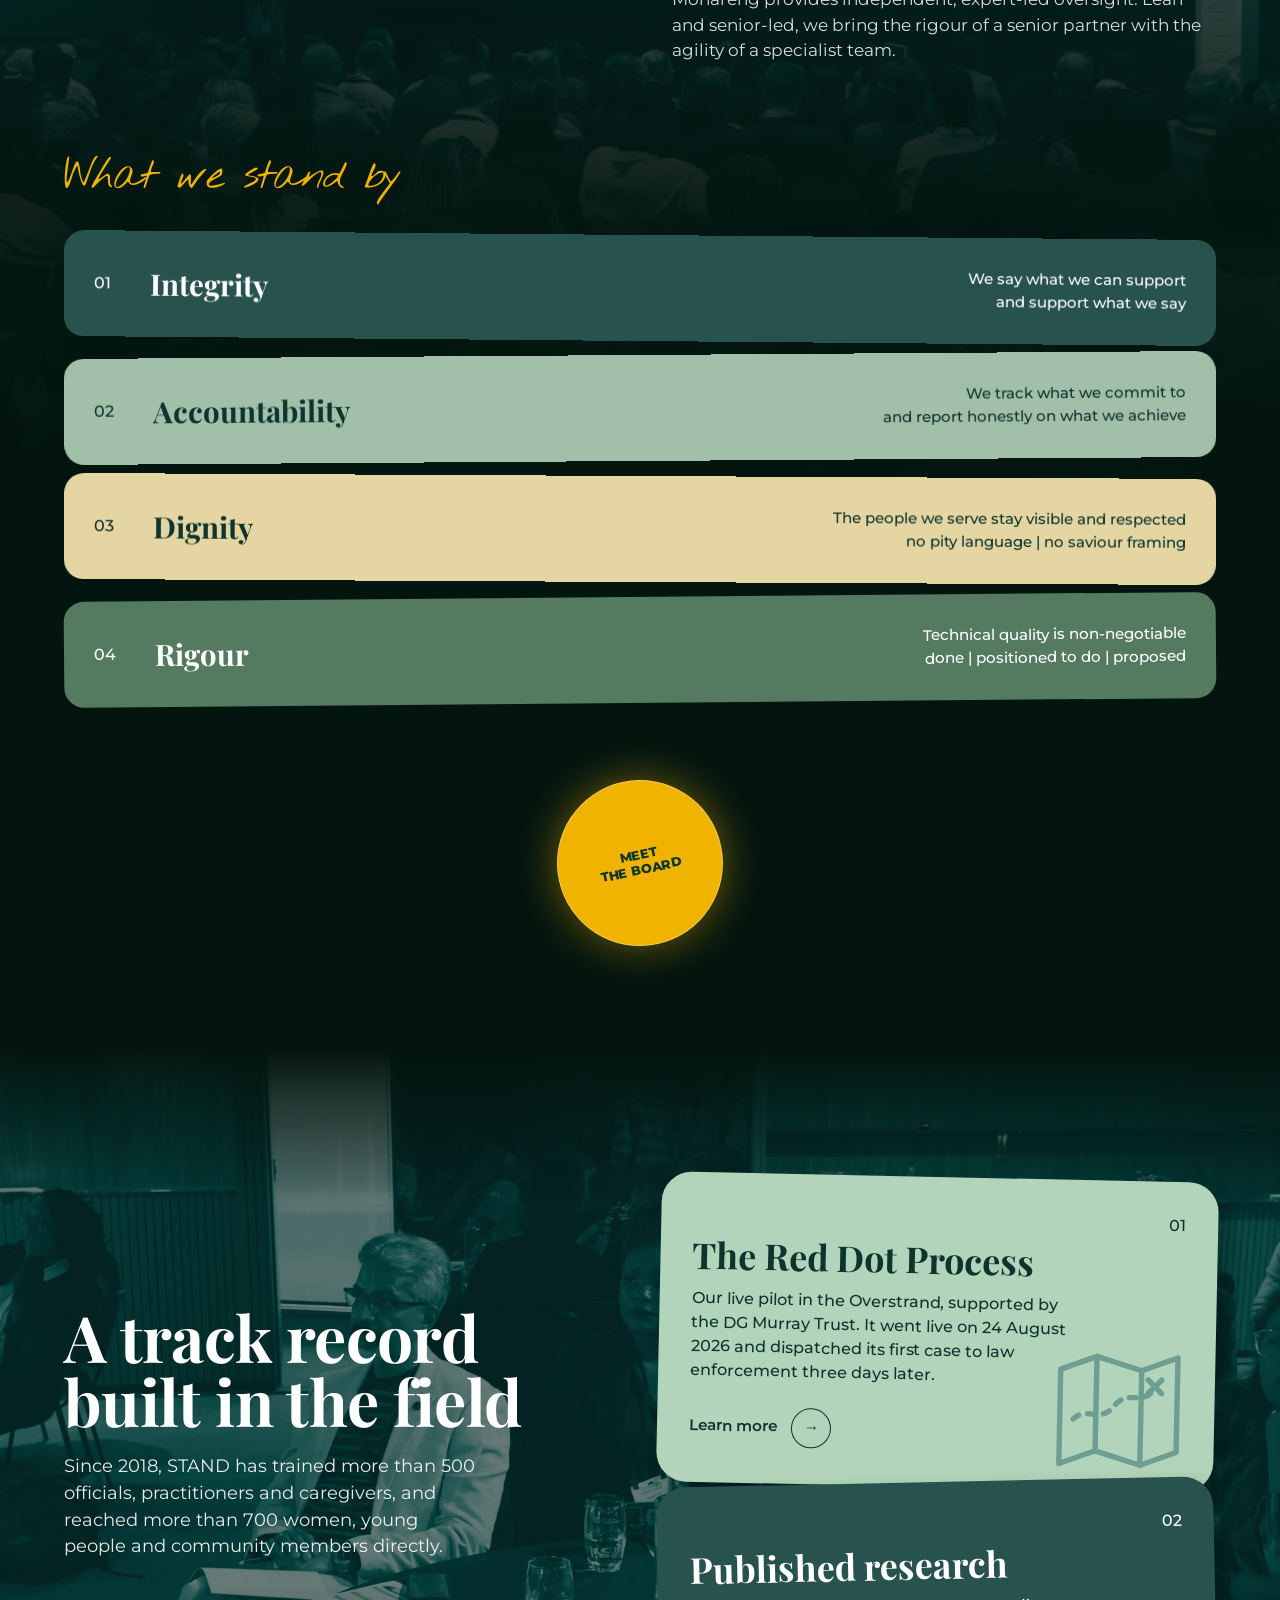
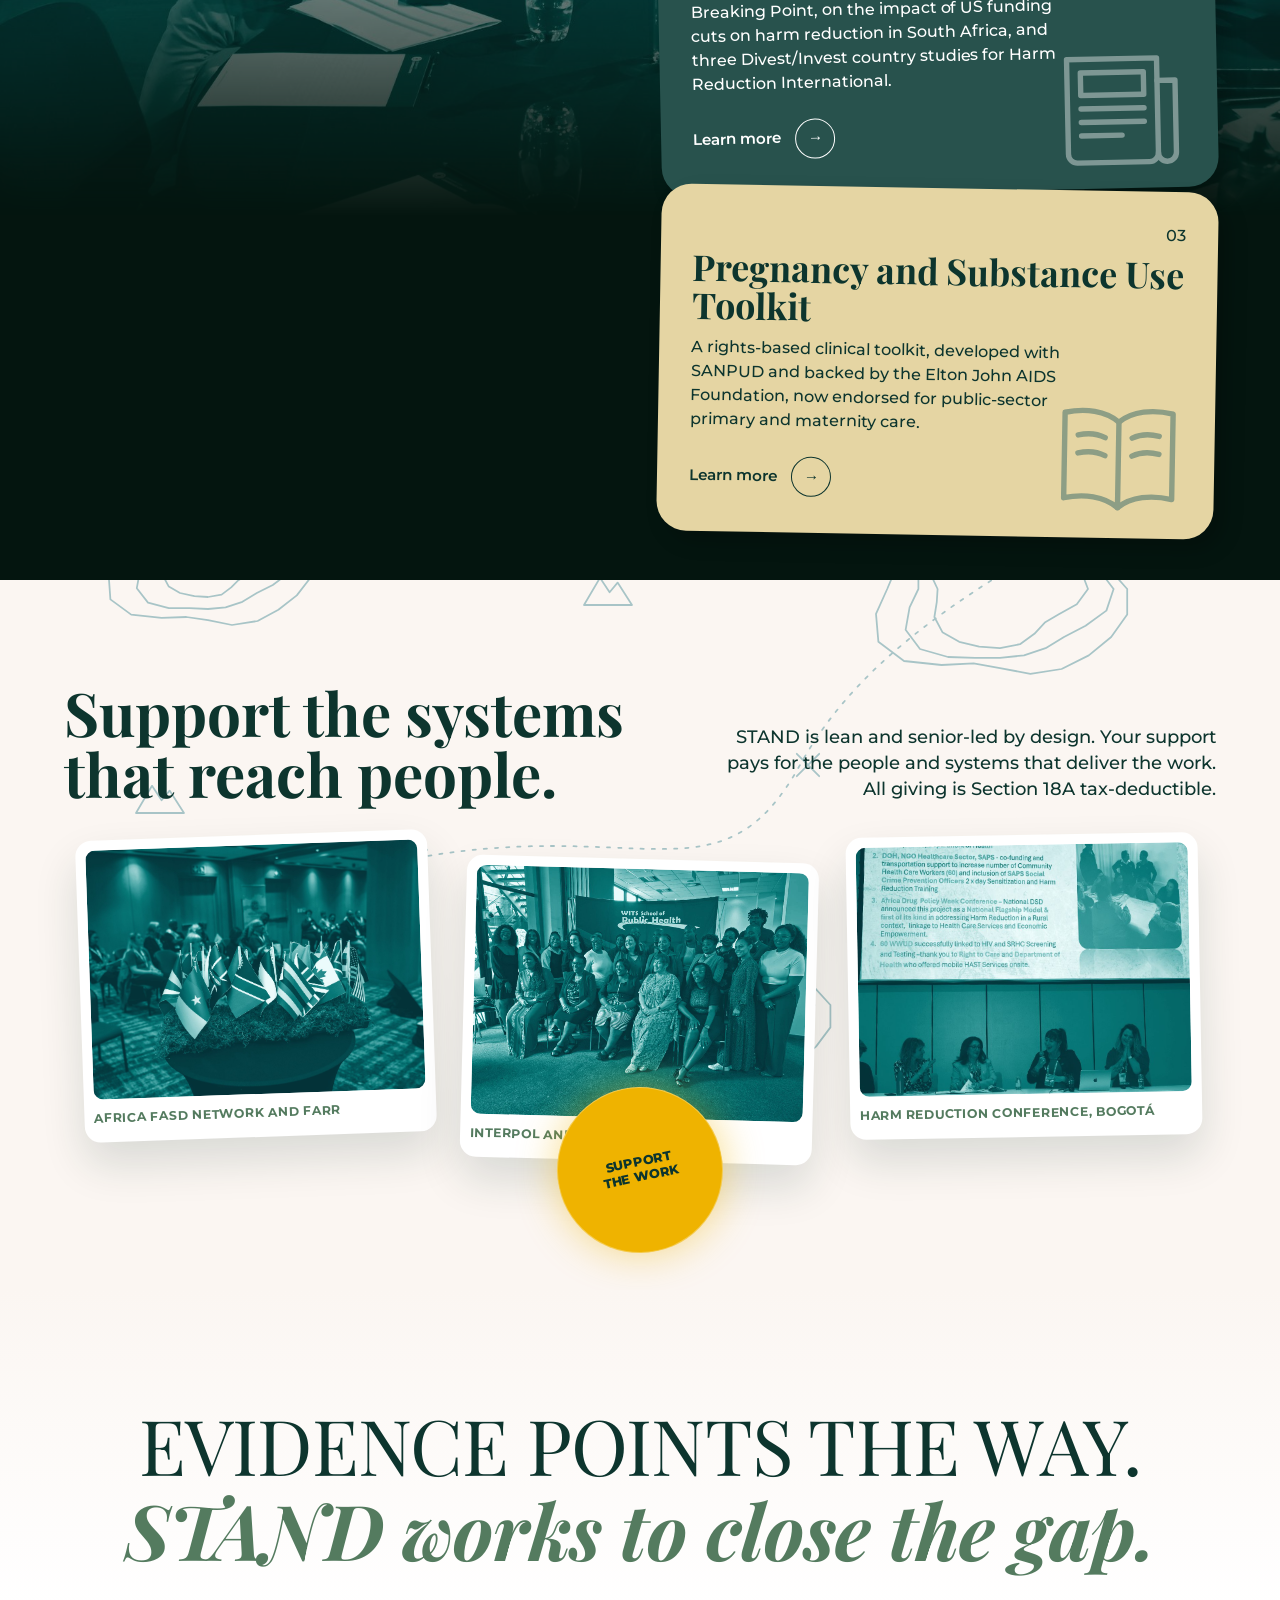
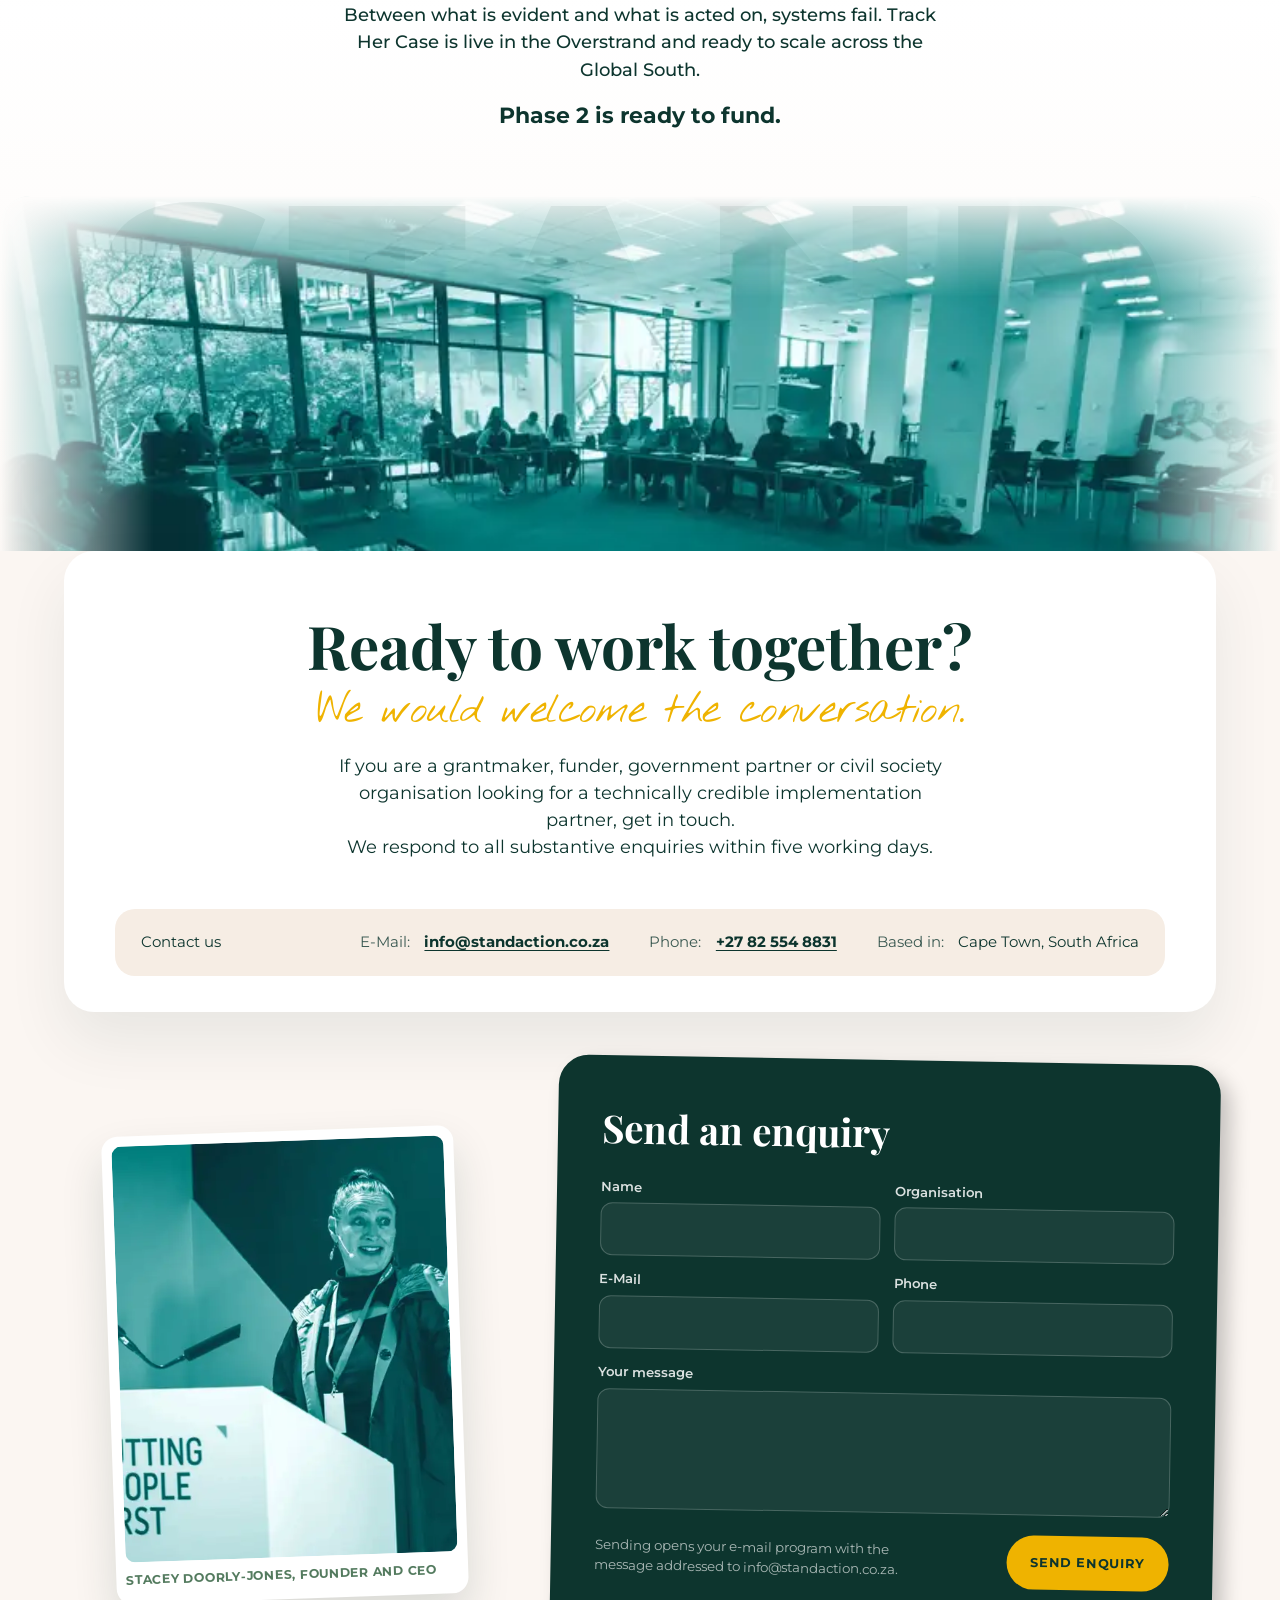
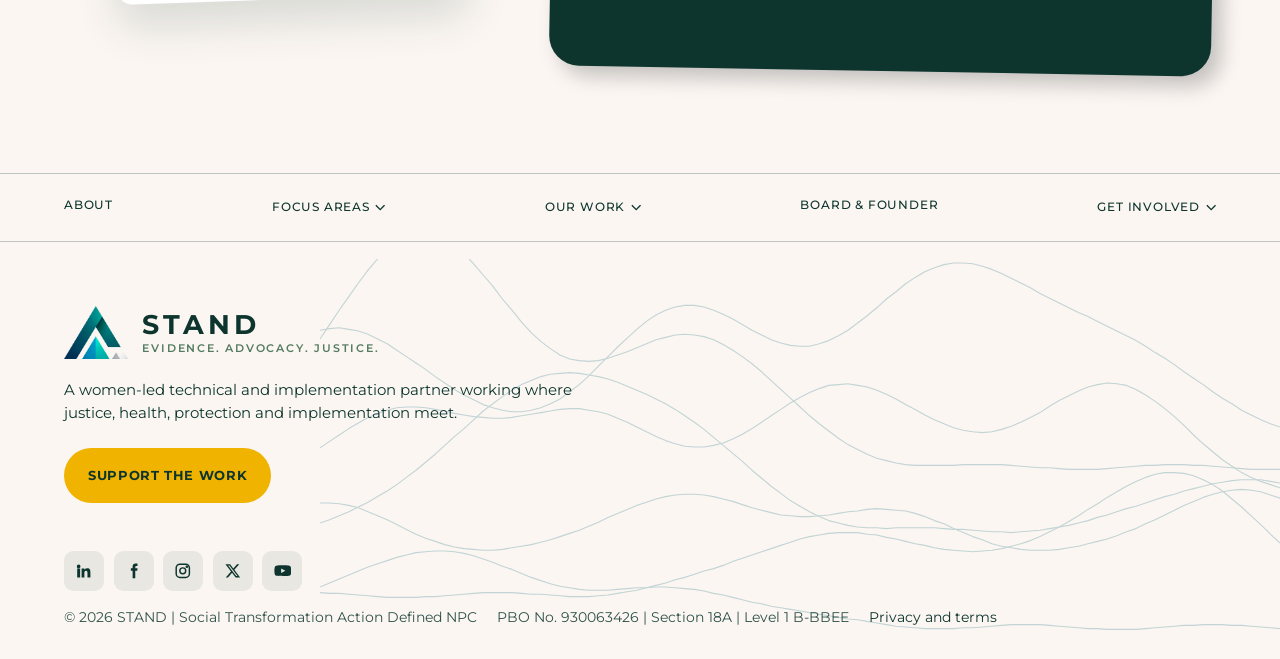
==== commit a1454e45: "Apply November review: teal logo, free fonts, new hero, campaign page, giving cards - Header uses th" ====
--- a/index.html
+++ b/index.html
@@ -8,13 +8,17 @@
   <meta property="og:title" content="STAND | Social Transformation Action Defined">
   <meta property="og:description" content="We turn fragmented systems into coordinated action.">
   <meta property="og:type" content="website">
+  <meta property="og:url" content="https://standaction.co.za/">
+  <meta property="og:image" content="https://standaction.co.za/assets/social/stand-share.jpg">
+  <meta property="og:image:width" content="1200">
+  <meta property="og:image:height" content="630">
+  <meta property="og:site_name" content="STAND">
+  <meta name="twitter:card" content="summary_large_image">
+  <meta name="twitter:site" content="@STANDactionZA">
   <meta name="theme-color" content="#0a241f">
   <link rel="icon" href="assets/stand/favicon.png" type="image/png">
   <link rel="apple-touch-icon" href="assets/stand/webclip.png">
-  <link rel="preconnect" href="https://fonts.googleapis.com">
-  <link rel="preconnect" href="https://fonts.gstatic.com" crossorigin>
-  <link href="https://fonts.googleapis.com/css2?family=Montserrat:ital,wght@0,300..800;1,400&display=swap" rel="stylesheet">
-  <link rel="preload" href="assets/fonts/bonvivantserifbold.ttf" as="font" type="font/ttf" crossorigin>
+  <link rel="preload" href="assets/fonts/playfair-display-latin-wght-normal.woff2" as="font" type="font/woff2" crossorigin>
   <link rel="stylesheet" href="css/styles.css">
   <script>document.documentElement.classList.remove('no-js');</script>
 </head>
@@ -25,7 +29,7 @@
   <header class="nav" id="nav">
     <div class="nav-inner">
       <a class="nav-logo" href="index.html" aria-label="STAND home">
-        <img class="brand-mark" src="assets/stand/stand-mark.png" alt="" width="389" height="320"><span class="brand-text"><span class="brand-wm">STAND</span><span class="brand-strap">Evidence. Advocacy. Justice.</span></span>
+        <img class="brand-mark" src="assets/stand/stand-mark-teal.svg" alt="" width="46" height="47"><span class="brand-text"><span class="brand-wm">STAND</span><span class="brand-strap">Evidence. Advocacy. Justice.</span></span>
       </a>
 
       <nav class="nav-menu" id="nav-menu" aria-label="Main">
@@ -69,6 +73,7 @@
             <a href="support.html#partner">Partner with us <img src="assets/art/icon-groups.svg" alt="" loading="lazy"></a>
             <a href="support.html#fund">Fund the work <img src="assets/art/icon-book.svg" alt="" loading="lazy"></a>
             <a href="support.html">Support the work <img src="assets/art/icon-fire.svg" alt="" loading="lazy"></a>
+            <a href="campaign.html">Track Her Case campaign <img src="assets/art/icon-strategy.svg" alt="" loading="lazy"></a>
             <a href="support.html#collaborate">Collaborate <img src="assets/art/icon-digital.svg" alt="" loading="lazy"></a>
             <a href="founder.html">Meet the founder <img src="assets/art/icon-newsletter.svg" alt="" loading="lazy"></a>
           </div>
@@ -97,7 +102,7 @@
       </div>
 
       <div class="hero-layers" aria-hidden="true">
-        <img class="m0" src="assets/stand/hero-conference.jpg" alt="" data-depth="0.25" fetchpriority="high" width="2200" height="1467">
+        <img class="m0" src="assets/stand/hero-plenary.jpg" alt="" data-depth="0.25" fetchpriority="high" width="2400" height="1600">
       </div>
       <div class="hero-shade" aria-hidden="true"></div>
 
@@ -446,7 +451,7 @@
       </div>
       <div class="cta-scene">
         <div class="cta-photos">
-          <figure class="snap"><img src="assets/stand/cnd2025-group.jpg" alt="Delegates on stage at the United Nations Commission on Narcotic Drugs" loading="lazy"><figcaption>CND, Vienna</figcaption></figure>
+          <figure class="snap"><img src="assets/stand/hero-conference.jpg" alt="Delegates' flags at the 2nd Africa FASD Network and FARR Conference" loading="lazy"><figcaption>Africa FASD Network and FARR</figcaption></figure>
           <figure class="snap"><img src="assets/stand/interpol-2025-group.jpg" alt="Workshop participants at the University of the Witwatersrand School of Public Health" loading="lazy"><figcaption>INTERPOL and SARPCCO</figcaption></figure>
           <figure class="snap"><img src="assets/stand/hr25-panel-a.jpg" alt="Panel at the International Harm Reduction Conference in Bogotá" loading="lazy"><figcaption>Harm Reduction Conference, Bogotá</figcaption></figure>
         </div>
@@ -462,7 +467,7 @@
       </div>
       <div class="summit-art">
         <span class="summit-word" aria-hidden="true">STAND</span>
-        <img class="summit-mountain" src="assets/stand/plenary-wide.jpg" alt="A full conference hall during a plenary session" loading="lazy">
+        <img class="summit-mountain" src="assets/stand/wits-wide.jpg" alt="The regional INTERPOL and SARPCCO workshop at the University of the Witwatersrand" loading="lazy">
       </div>
     </section>
 
@@ -485,7 +490,7 @@
 
         <div class="contact-form-row">
           <div class="backpack reveal">
-            <figure class="snap"><img src="assets/stand/apw-2023-speaking.jpg" alt="Stacey Doorly-Jones speaking at Africa Policy Week 2023" loading="lazy" style="object-position:50% 30%"><figcaption>Stacey Doorly-Jones, Founder and CEO</figcaption></figure>
+            <figure class="snap"><img src="assets/stand/apw-2023-speaking.jpg" alt="Stacey Doorly-Jones speaking at Africa Policy Week" loading="lazy" style="object-position:50% 30%"><figcaption>Stacey Doorly-Jones, Founder and CEO</figcaption></figure>
           </div>
           <form class="form-card reveal" id="contact-form" novalidate>
             <h3>Send an enquiry</h3>
--- a/css/styles.css
+++ b/css/styles.css
@@ -1,17 +1,27 @@
 /* STAND homepage */
 
+/* Free fonts (SIL Open Font License), served from this site */
 @font-face {
-  font-family: "Bonvivant";
-  src: url("../assets/fonts/bonvivantserif.ttf") format("truetype");
-  font-weight: 400;
-  font-display: swap;
+  font-family: "Playfair Display";
+  src: url("../assets/fonts/playfair-display-latin-wght-normal.woff2") format("woff2");
+  font-weight: 400 900; font-style: normal; font-display: swap;
 }
 @font-face {
-  font-family: "Bonvivant";
-  src: url("../assets/fonts/bonvivantserifbold.ttf") format("truetype");
-  font-weight: 700;
-  font-display: swap;
-}
+  font-family: "Playfair Display";
+  src: url("../assets/fonts/playfair-display-latin-wght-italic.woff2") format("woff2");
+  font-weight: 400 900; font-style: italic; font-display: swap;
+}
+@font-face {
+  font-family: "Montserrat";
+  src: url("../assets/fonts/montserrat-latin-wght-normal.woff2") format("woff2");
+  font-weight: 100 900; font-style: normal; font-display: swap;
+}
+@font-face {
+  font-family: "Montserrat";
+  src: url("../assets/fonts/montserrat-latin-wght-italic.woff2") format("woff2");
+  font-weight: 100 900; font-style: italic; font-display: swap;
+}
+
 @font-face {
   font-family: "Handwritten";
   src: url("../assets/fonts/nothingyoucoulddo-regular.ttf") format("truetype");
@@ -34,7 +44,7 @@
   --text-dark: #0d352e;
 
   --font-sans: "Montserrat", Arial, sans-serif;
-  --font-serif: "Bonvivant", "Times New Roman", serif;
+  --font-serif: "Playfair Display", Georgia, "Times New Roman", serif;
   --font-hand: "Handwritten", Georgia, cursive;
 
   --radius-lg: 1.875rem;
@@ -240,7 +250,7 @@
   padding-inline: var(--gutter);
 }
 .nav-logo { display: inline-flex; align-items: center; gap: 0.7rem; text-decoration: none; }
-.brand-mark { width: 2.9rem; height: auto; flex: none; }
+.brand-mark { width: 2.6rem; height: auto; flex: none; }
 .brand-text { display: flex; flex-direction: column; line-height: 1; }
 .brand-wm { font-weight: 700; letter-spacing: 0.14em; font-size: 1.2rem; color: var(--white); }
 .brand-strap { margin-top: 0.3rem; font-weight: 600; letter-spacing: 0.16em; font-size: 0.56rem; text-transform: uppercase; color: var(--turquoise, #00cfea); }
@@ -775,7 +785,7 @@
   padding: clamp(5rem, 10vw, 9rem) 0 clamp(5rem, 9vw, 8rem);
   background:
     linear-gradient(180deg, var(--green-950) 0%, rgba(4, 21, 15, 0) 22%, rgba(4, 21, 15, 0) 80%, var(--green-800) 100%),
-    url("../assets/stand/plenary-wide.jpg") center / cover no-repeat,
+    url("../assets/stand/roundtable-2.jpg") center / cover no-repeat,
     #1f4d1d;
   overflow: hidden;
 }
@@ -1609,7 +1619,7 @@
 .offers {
   background:
     linear-gradient(180deg, var(--green-950) 0%, rgba(4, 21, 15, 0.78) 25%, rgba(4, 21, 15, 0.78) 80%, var(--green-800) 100%),
-    url("../assets/stand/plenary-wide.jpg") center / cover no-repeat,
+    url("../assets/stand/roundtable-2.jpg") center / cover no-repeat,
     var(--green-900);
 }
 .about-scene .am1 { filter: brightness(0.7); }
@@ -1652,3 +1662,10 @@
 .backpack .snap img { aspect-ratio: 4 / 5; }
 .footer-support { margin-top: 1.5rem; align-self: flex-start; }
 .footer-main { display: flex; flex-direction: column; }
+
+/* Anchor targets land below the fixed header */
+[id] { scroll-margin-top: 6.5rem; }
+
+/* Only the page being viewed is a filled pill: the header call to action is outlined */
+.nav-right .nav-cta { background: transparent; color: var(--yellow); box-shadow: inset 0 0 0 2px var(--yellow); }
+.nav-right .nav-cta:hover, .nav-right .nav-cta:focus-visible { background: var(--yellow); color: var(--green-800); }
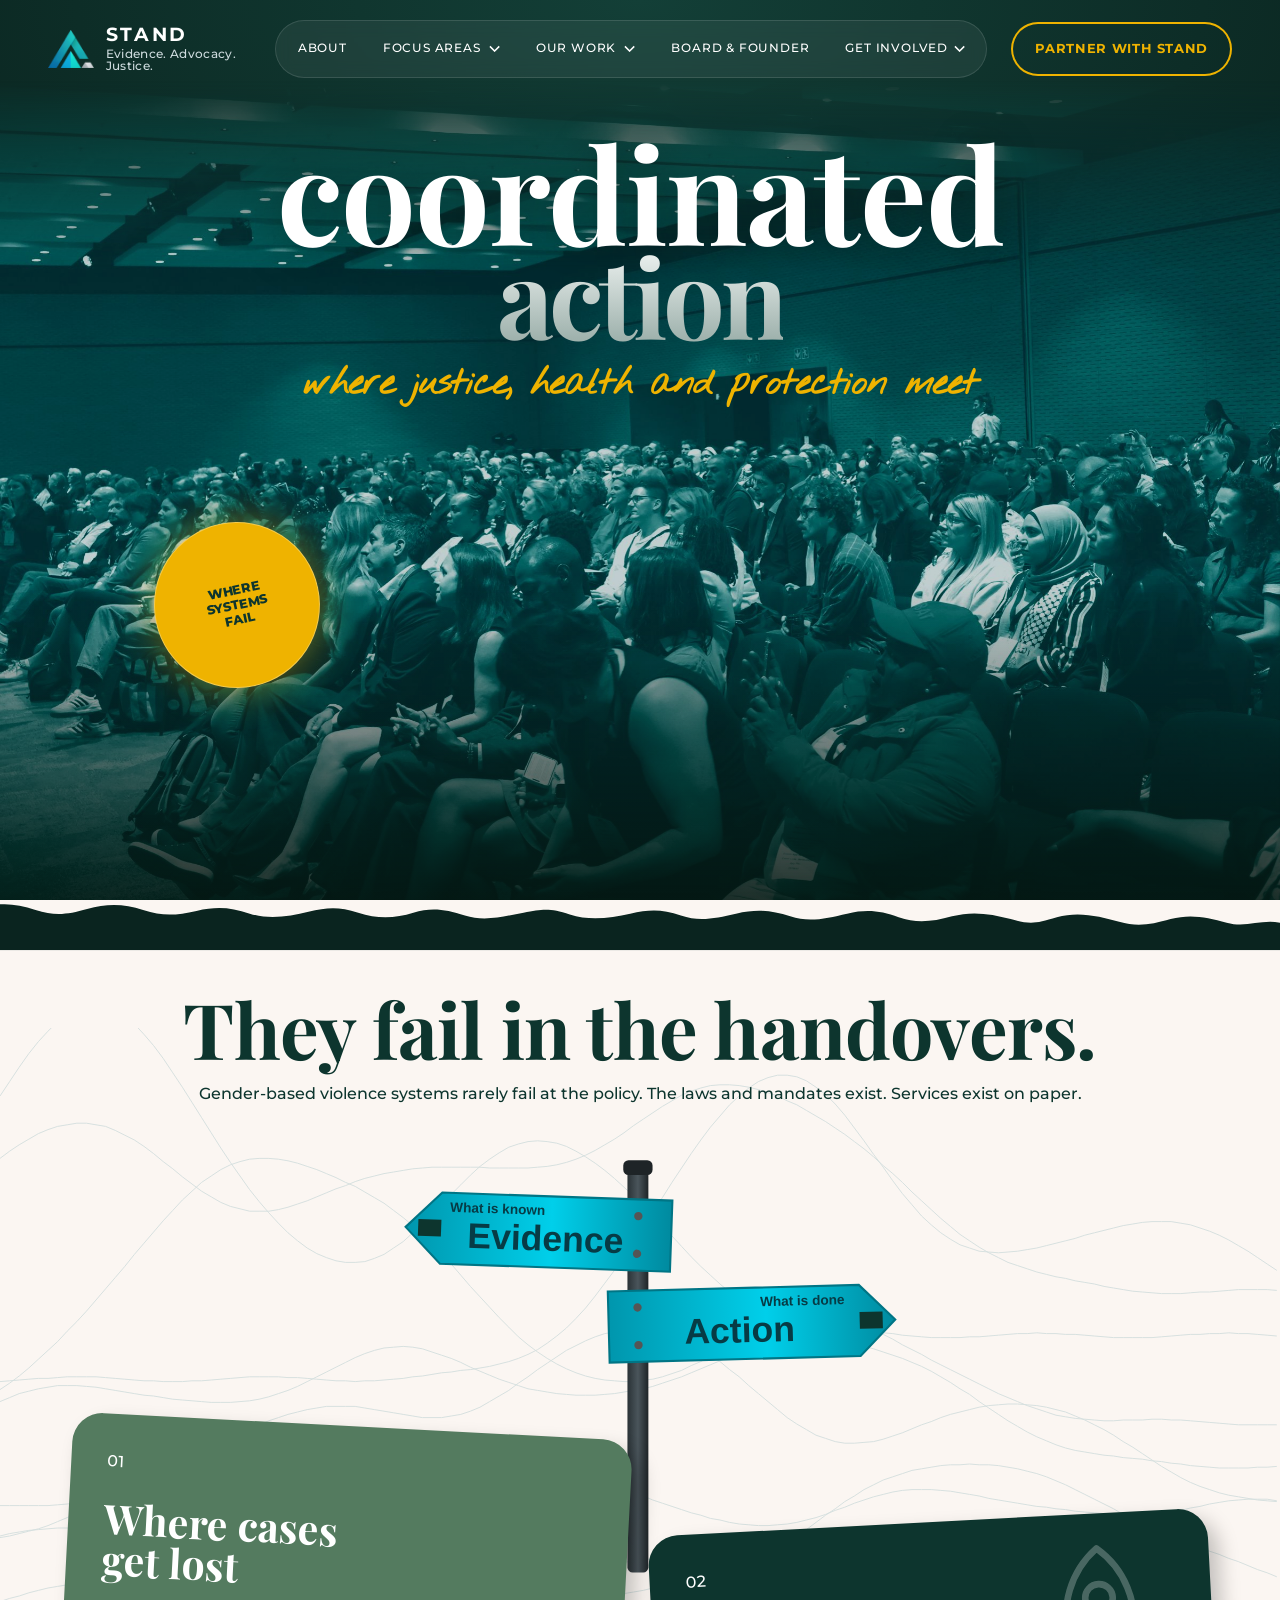
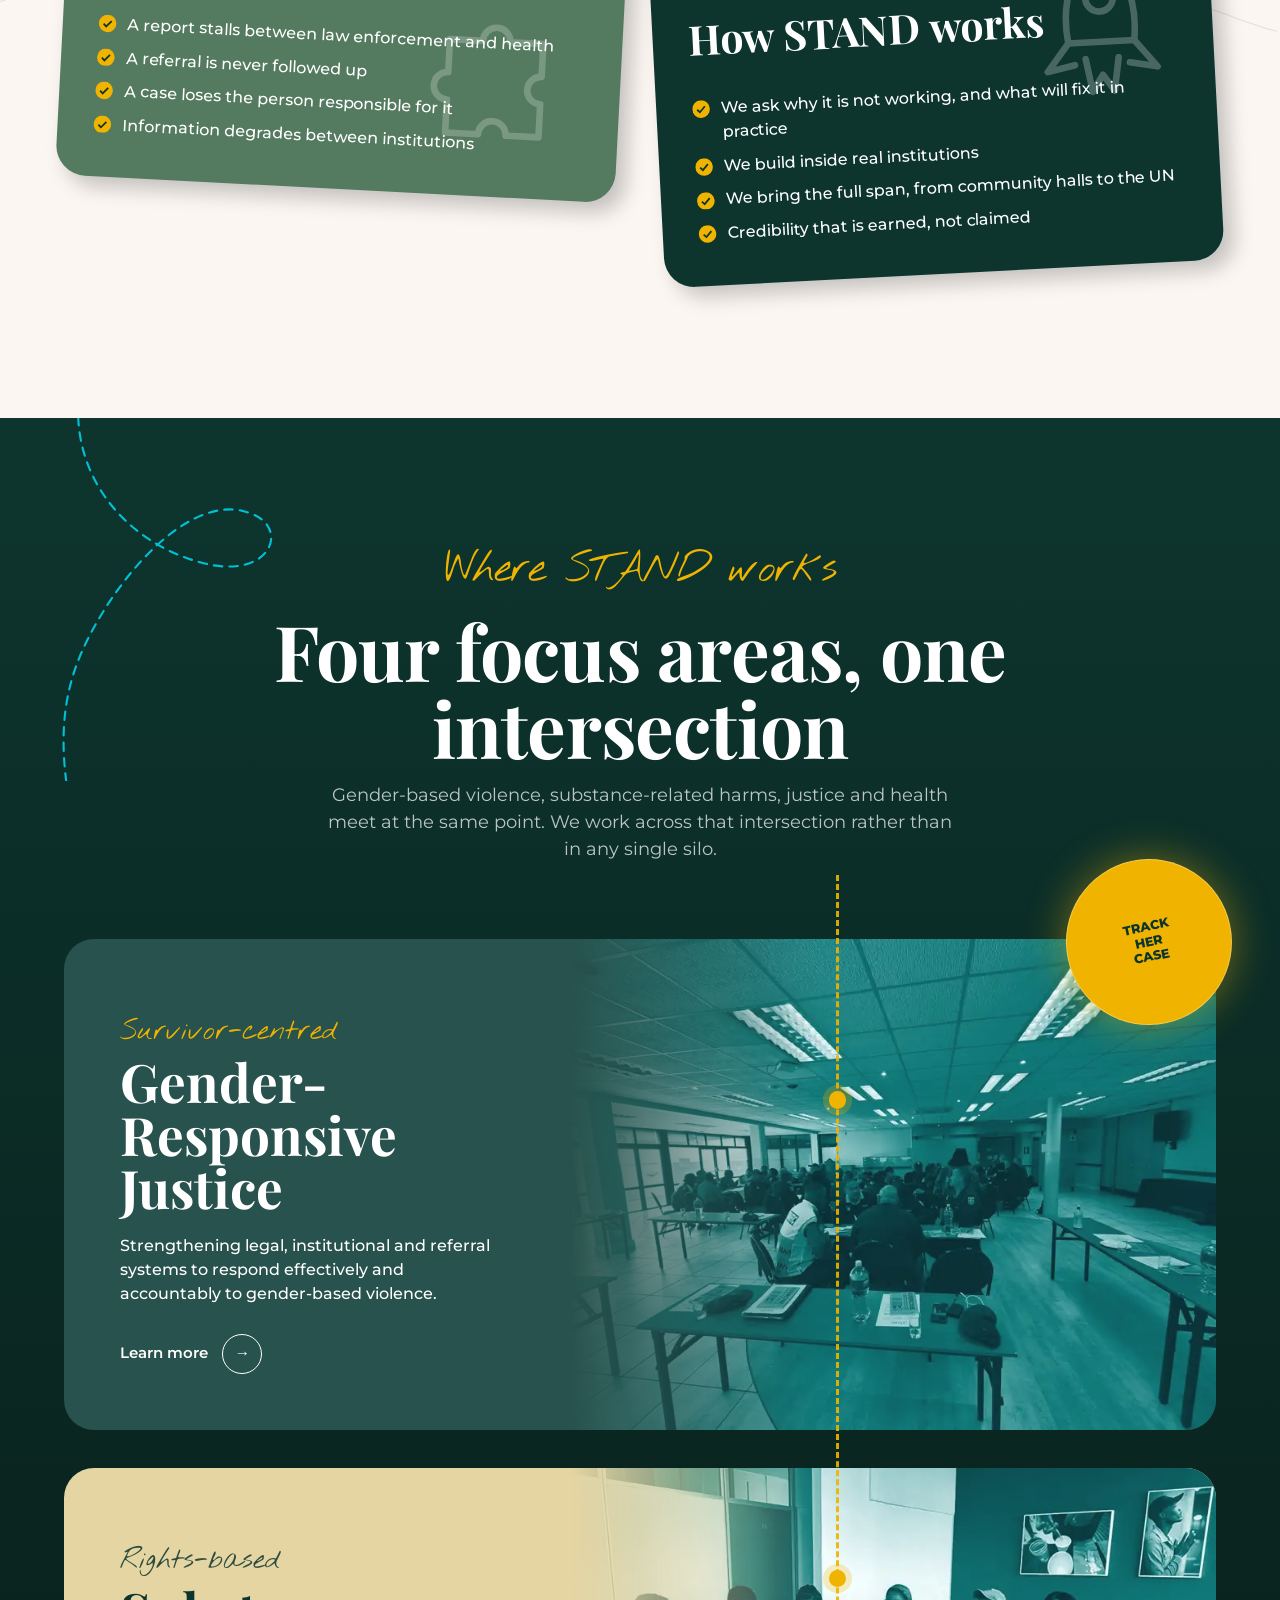
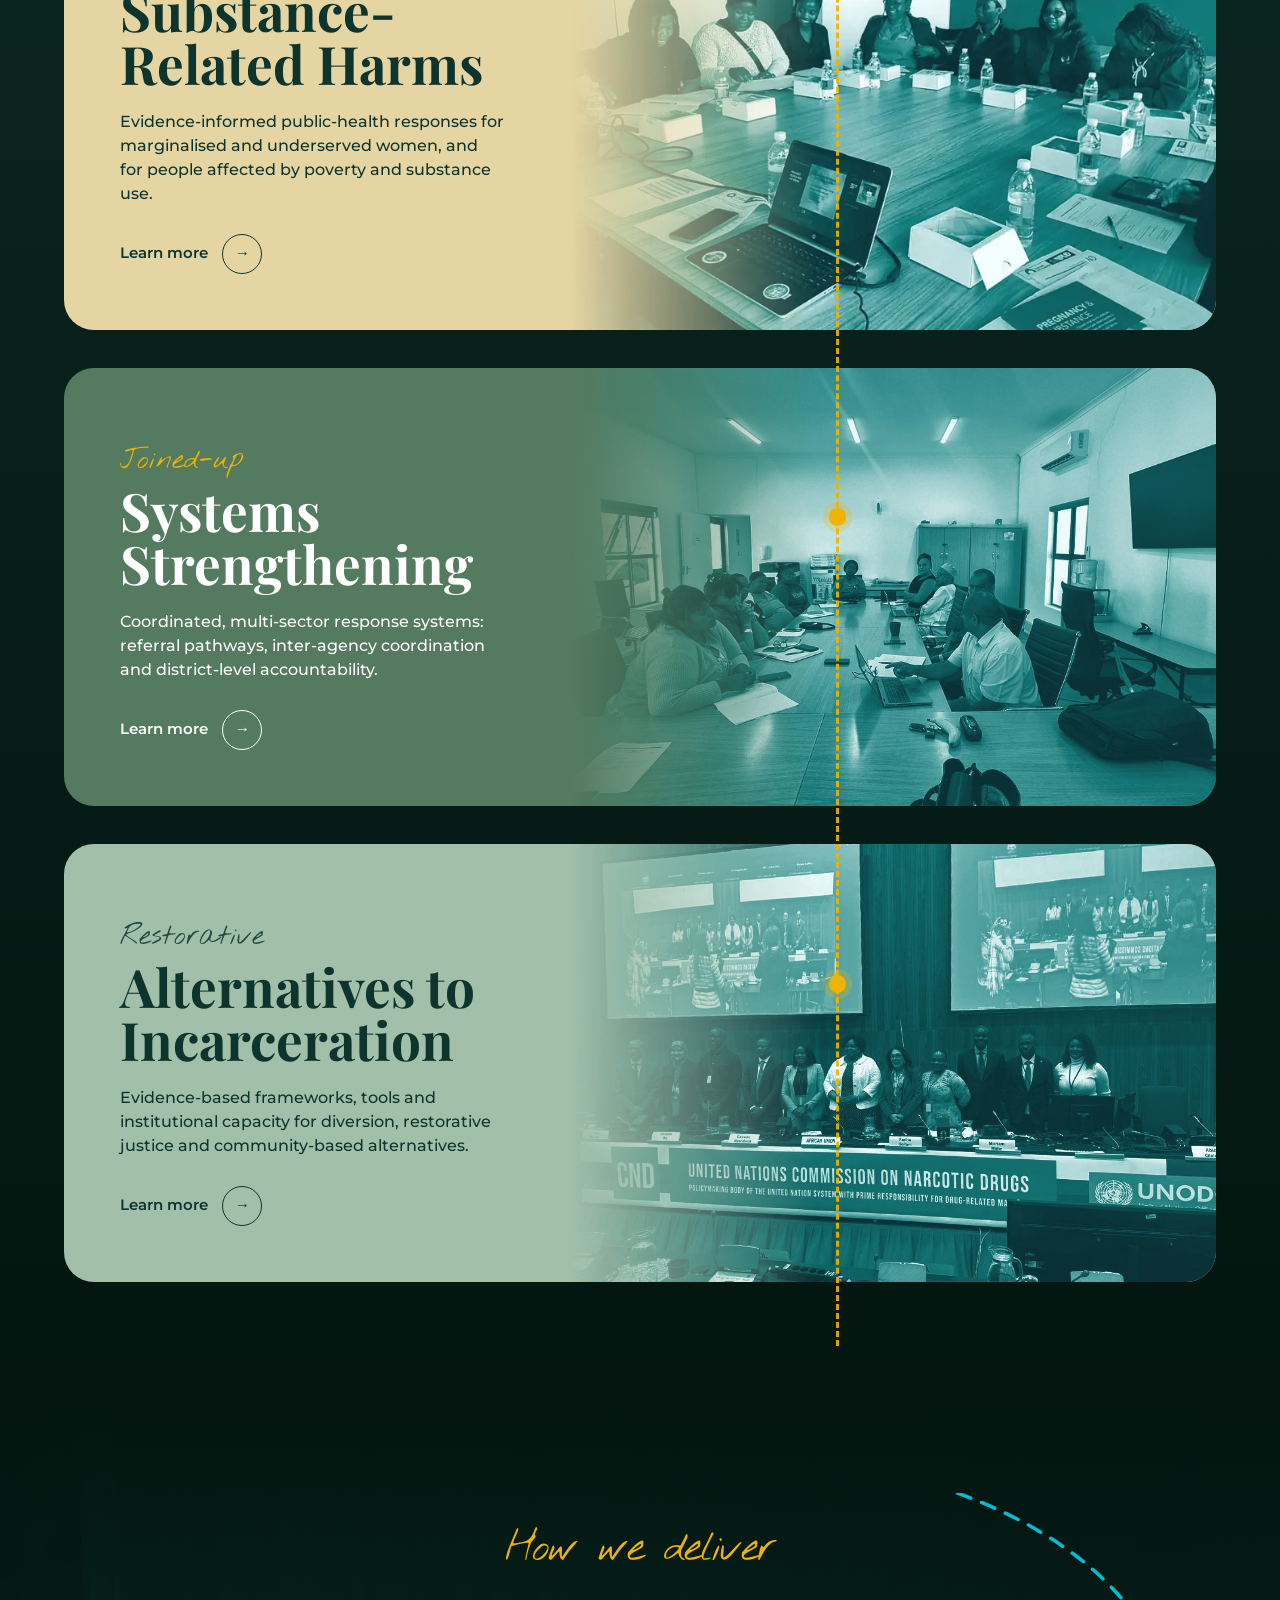
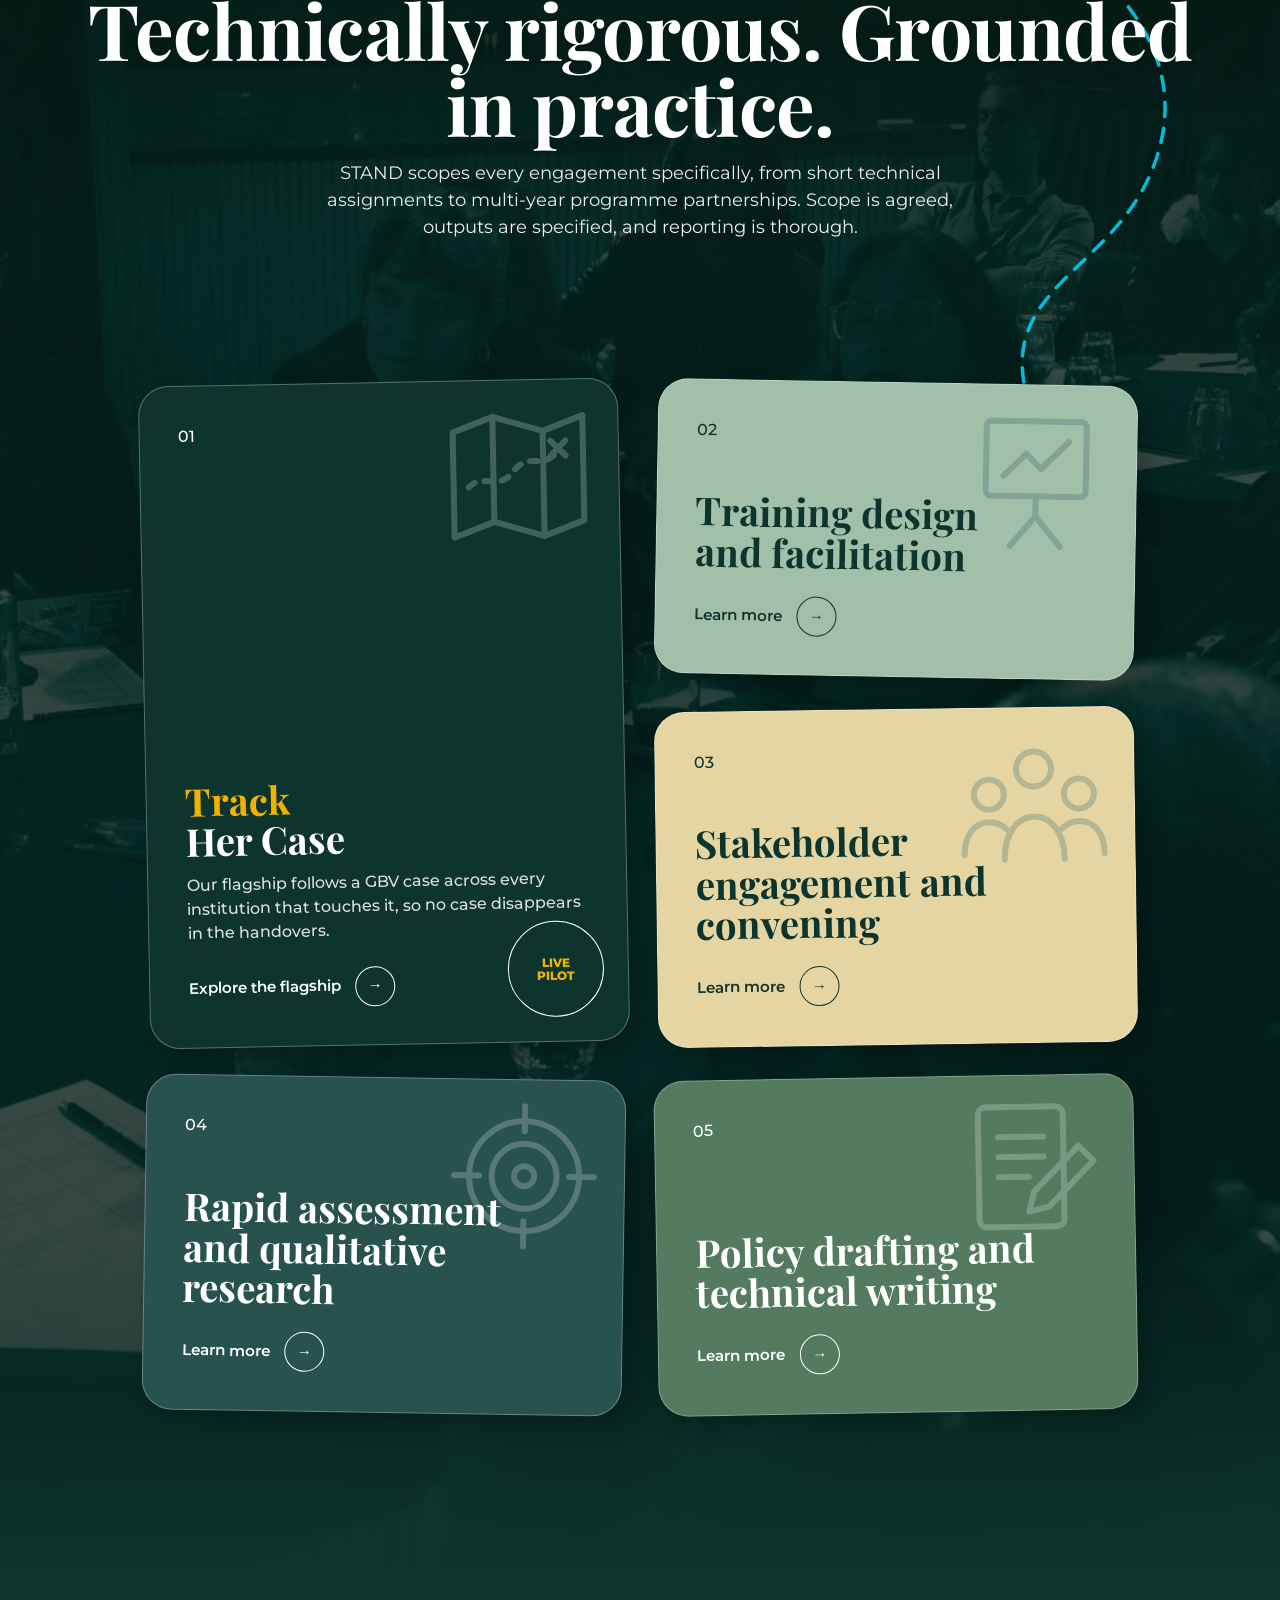
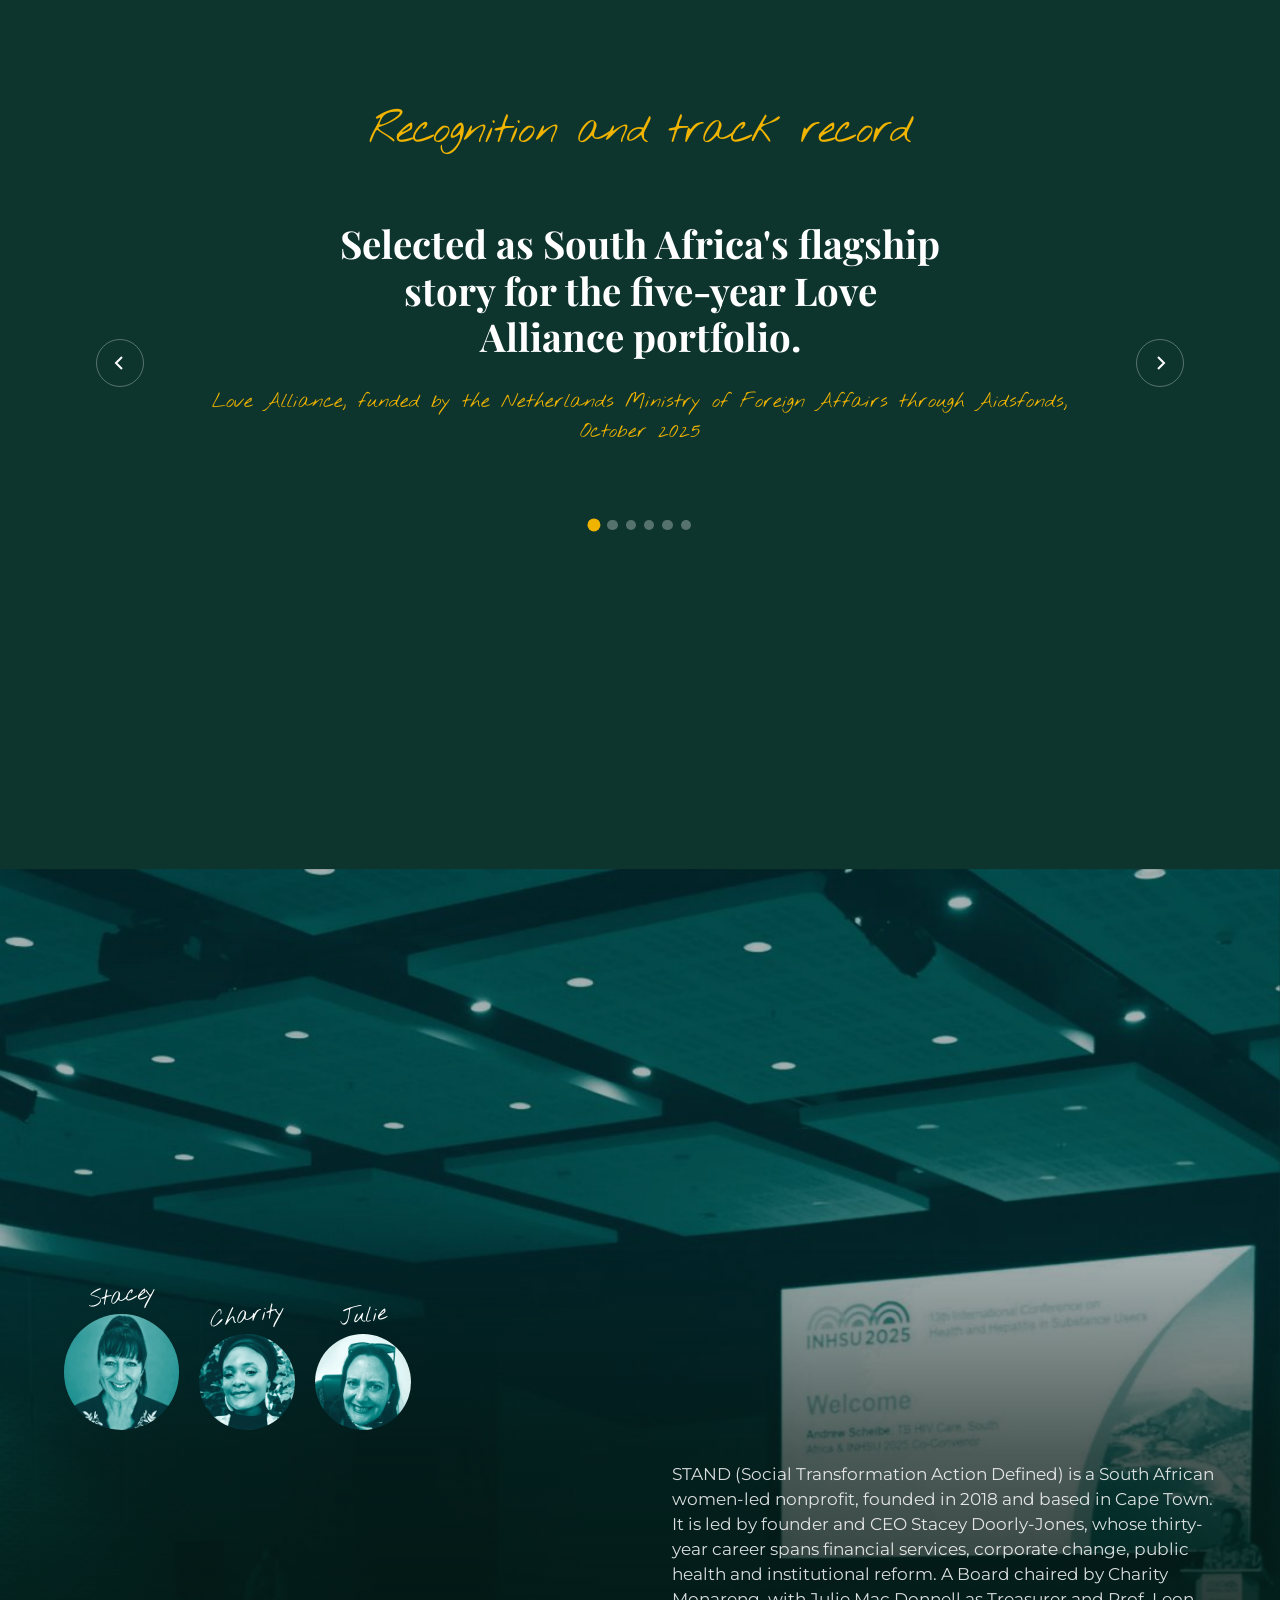
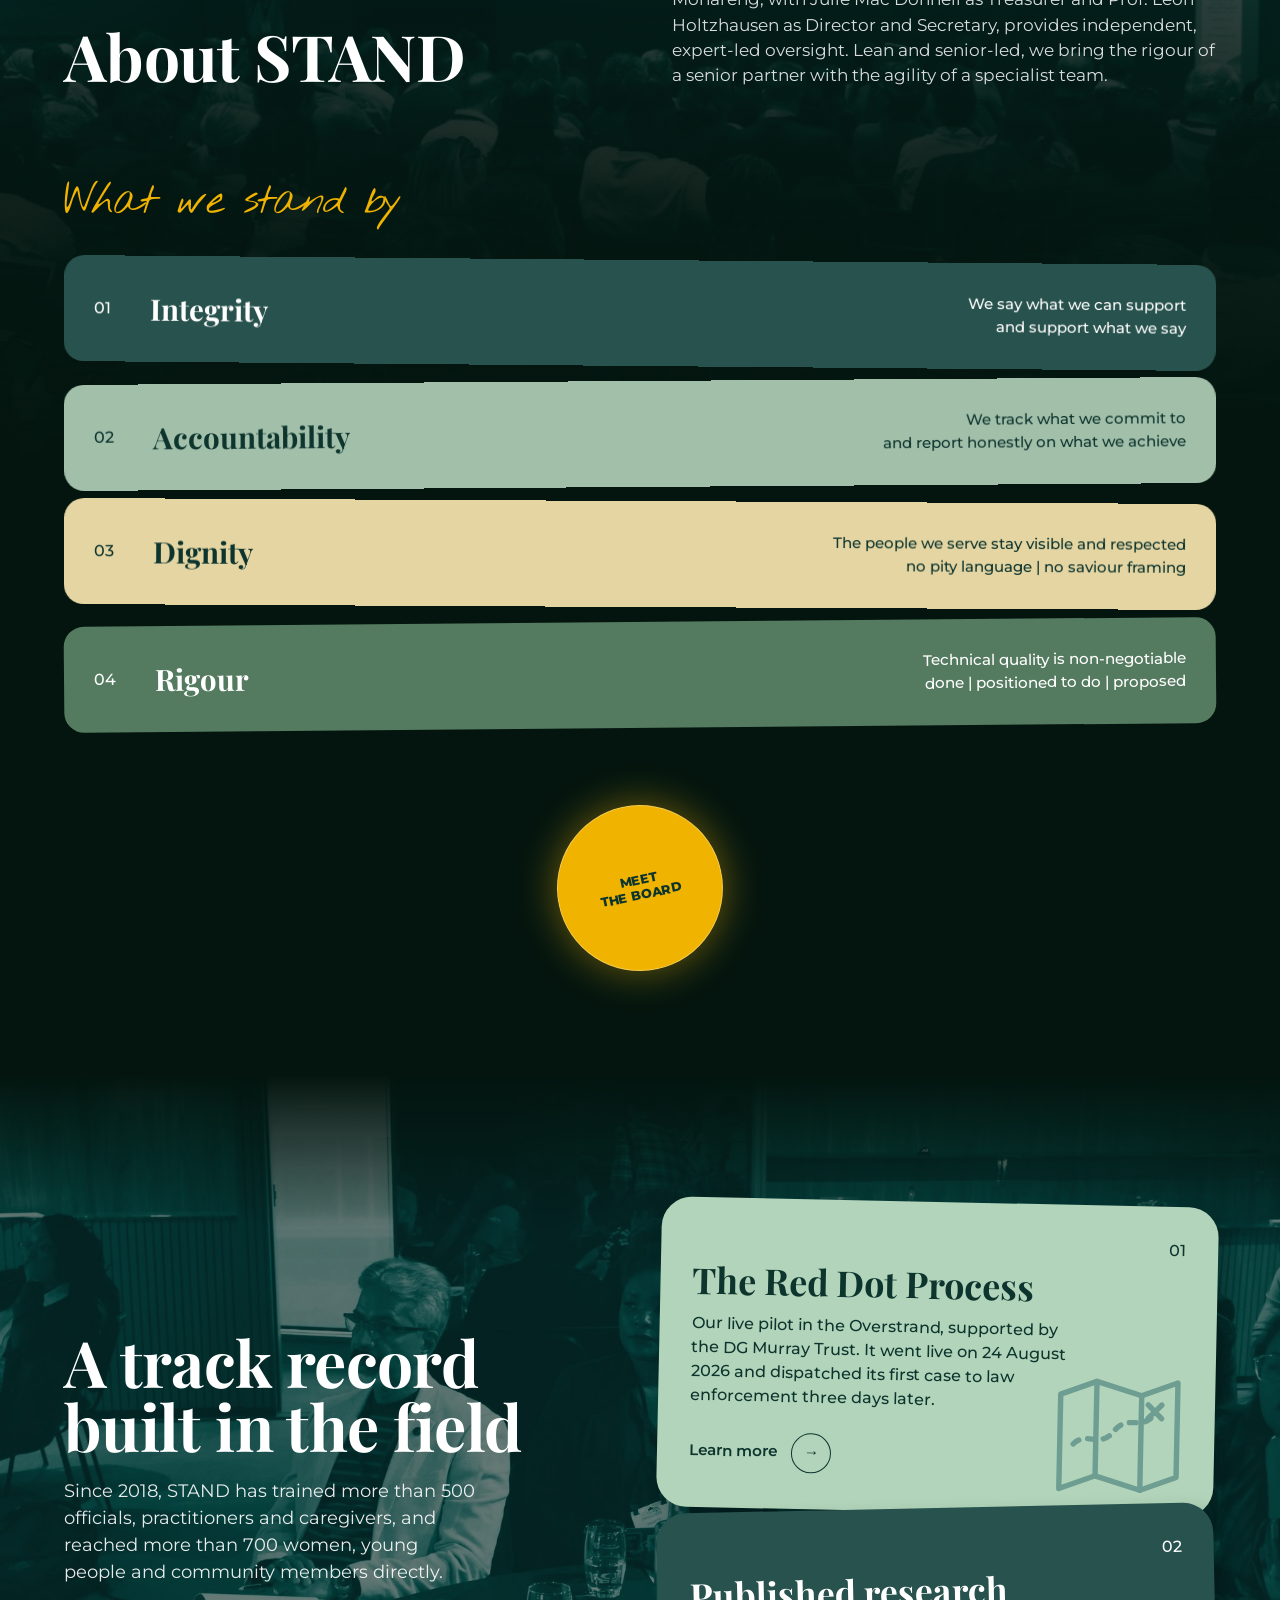
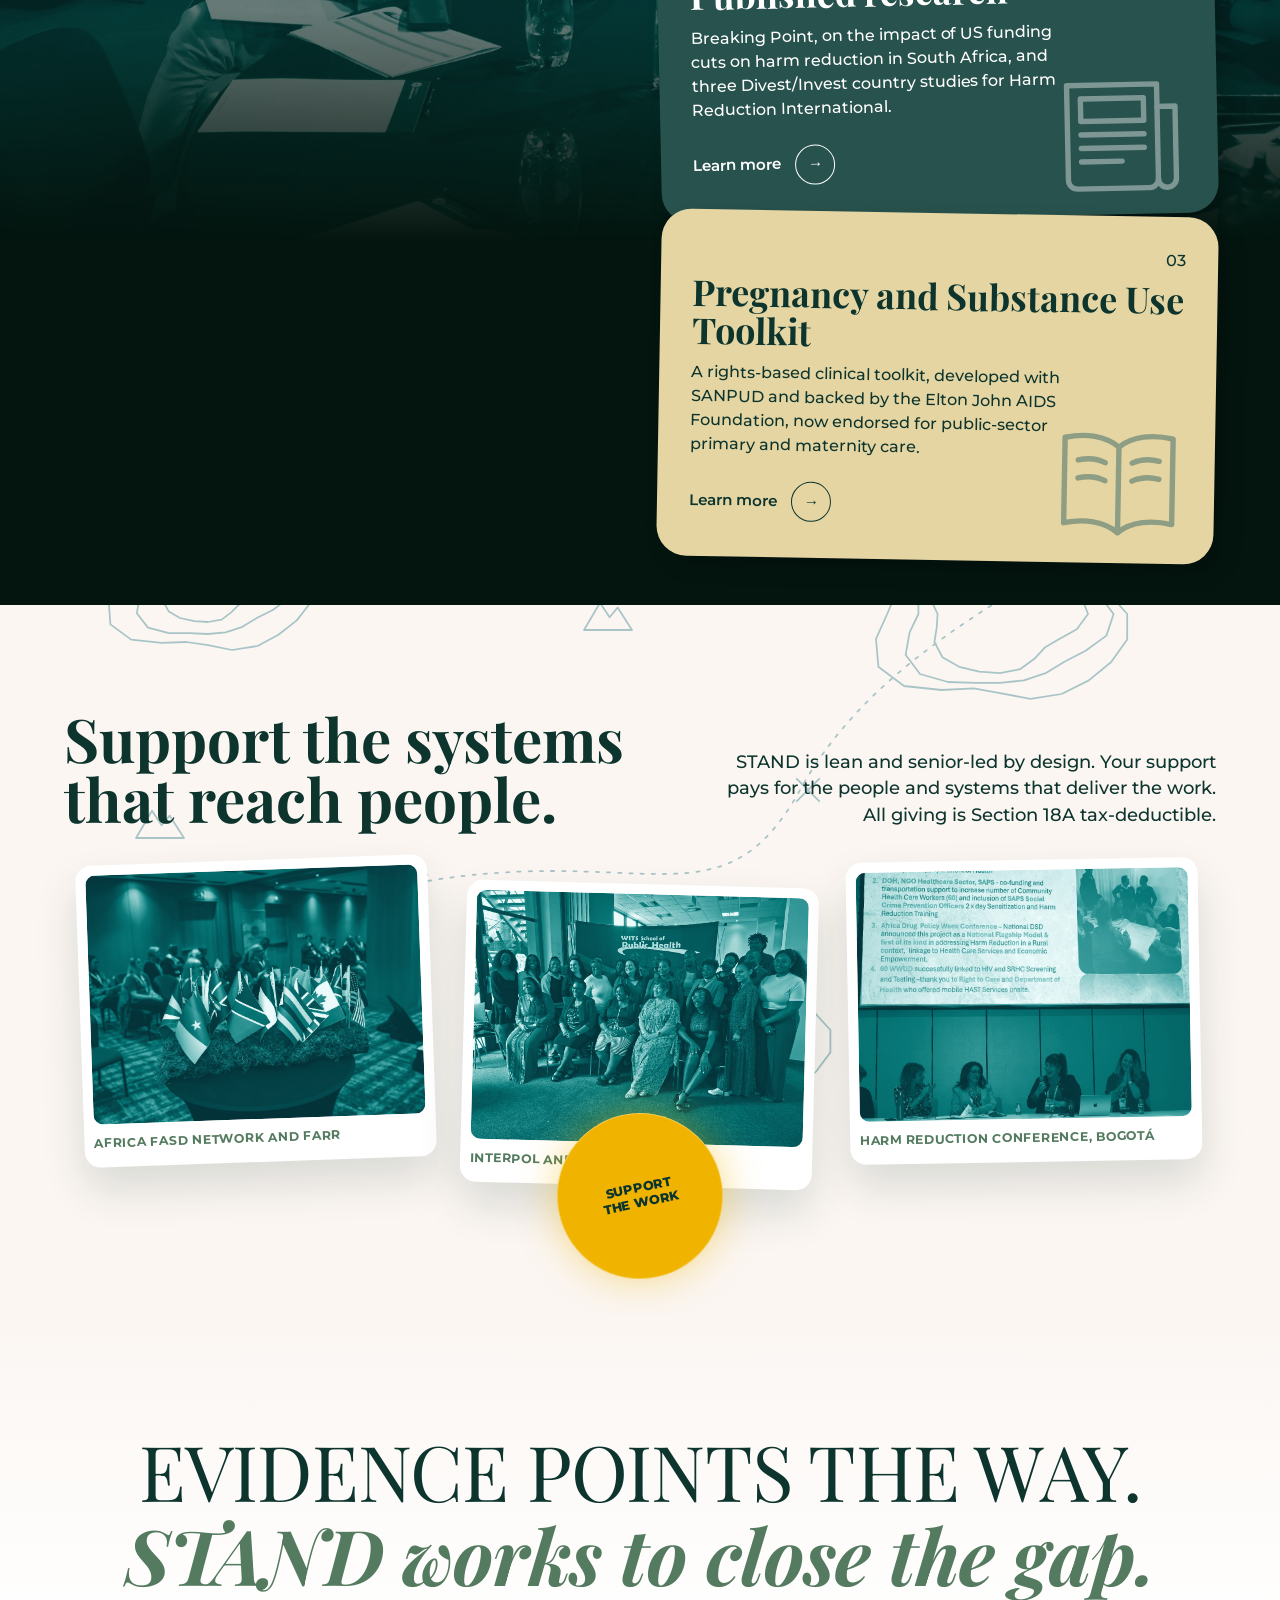
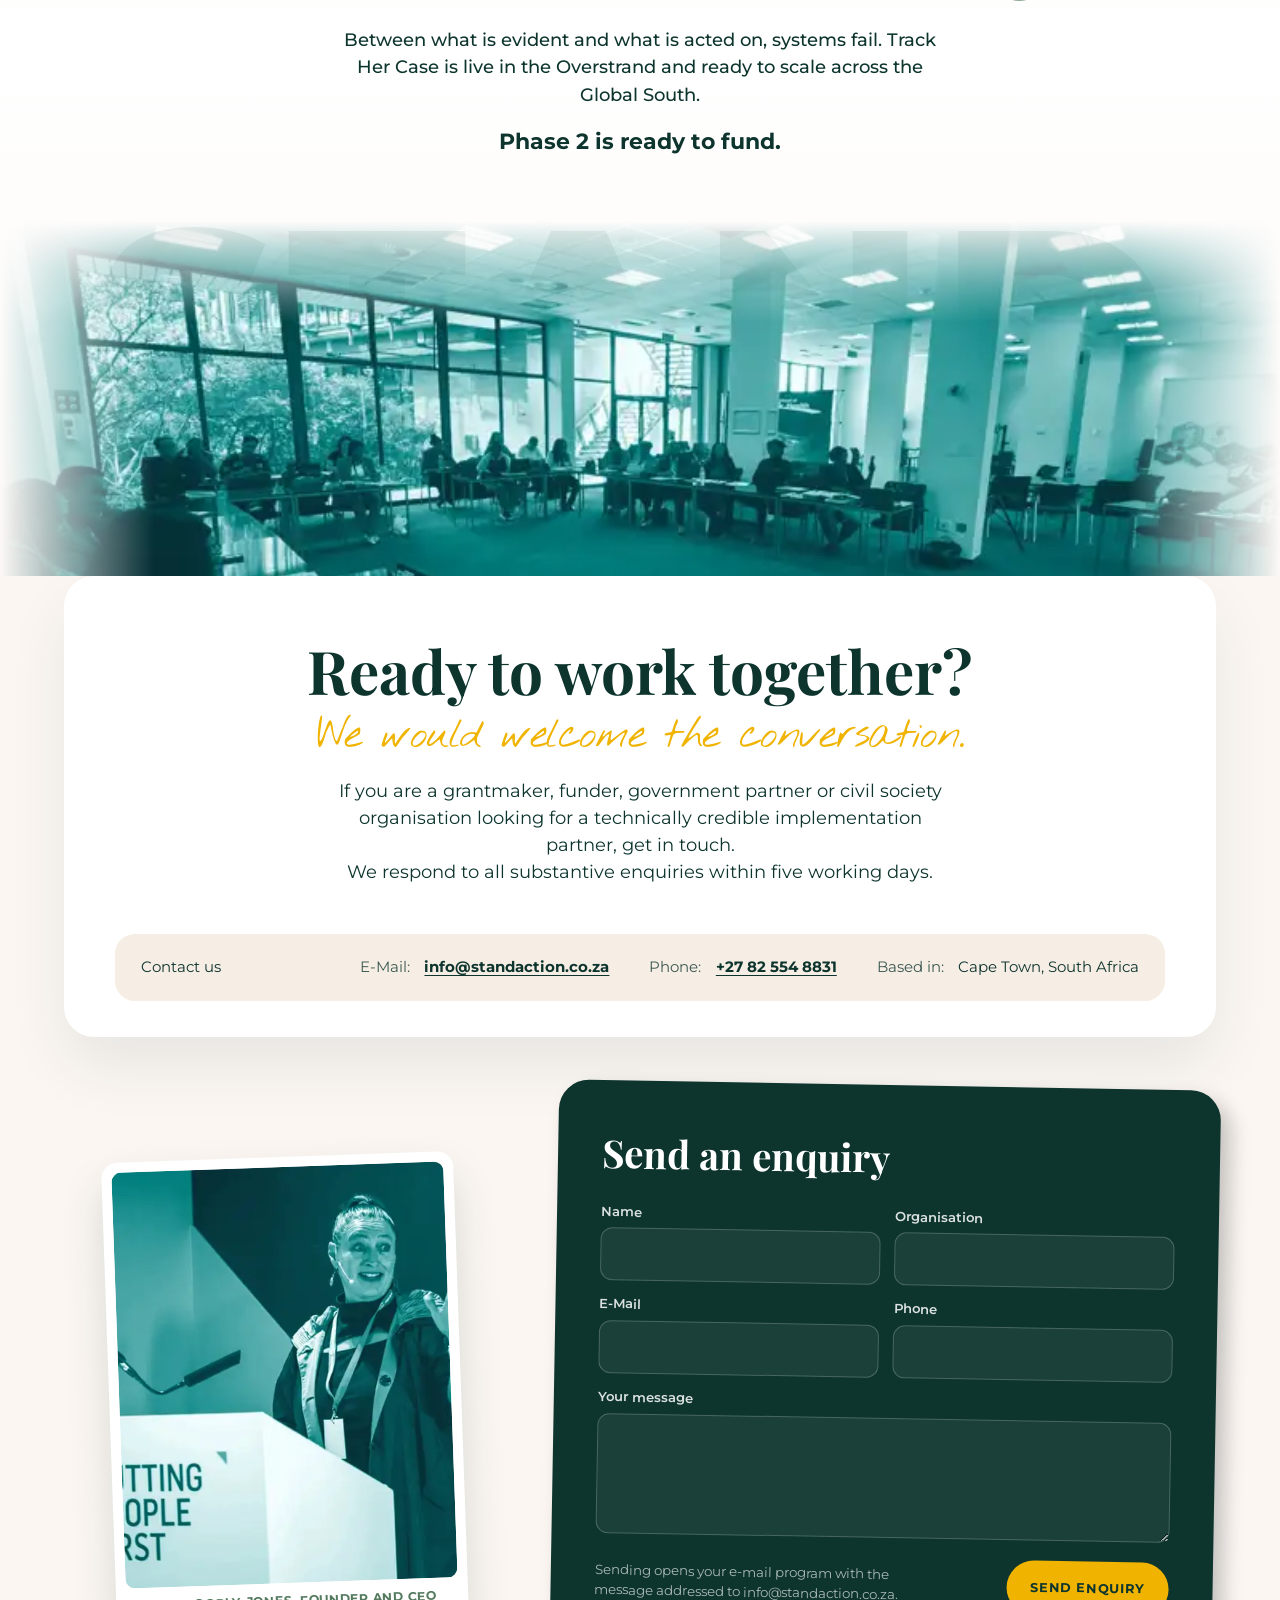
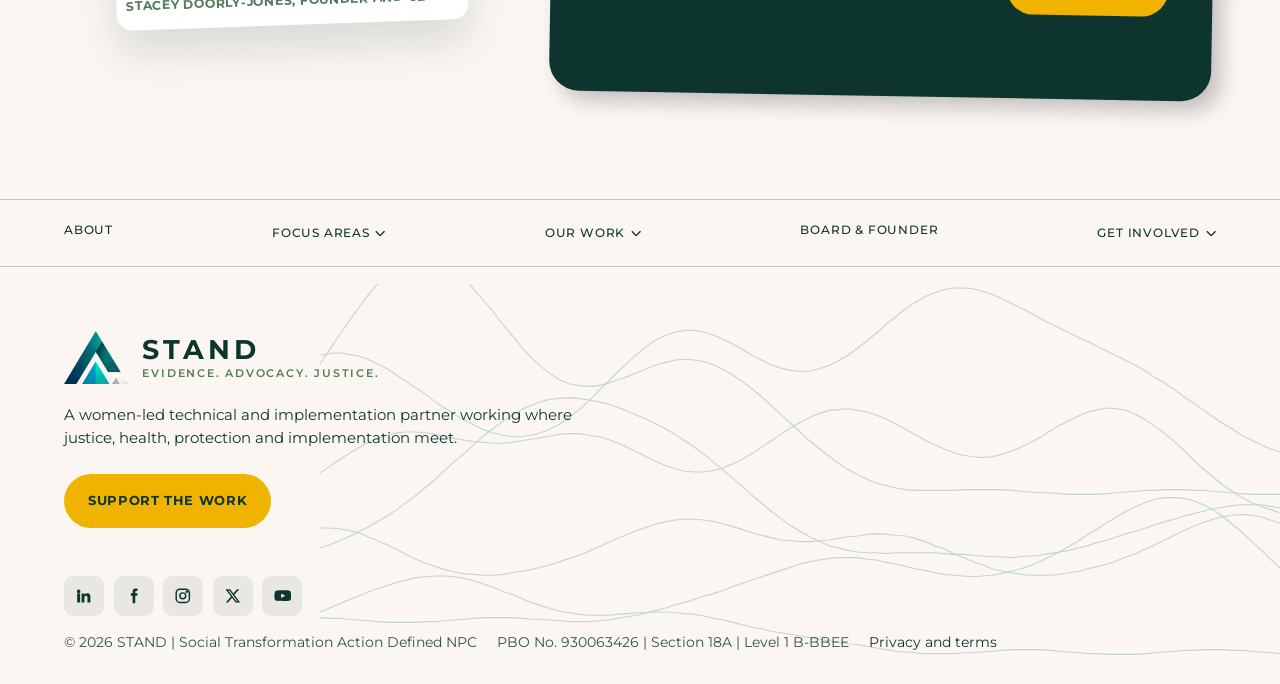
==== commit 27e9a856: "Go-live fixes: links land on headings, mobile menu, logo, people, SnapScan badge, campaign ladder - " ====
--- a/index.html
+++ b/index.html
@@ -29,7 +29,7 @@
   <header class="nav" id="nav">
     <div class="nav-inner">
       <a class="nav-logo" href="index.html" aria-label="STAND home">
-        <img class="brand-mark" src="assets/stand/stand-mark-teal.svg" alt="" width="46" height="47"><span class="brand-text"><span class="brand-wm">STAND</span><span class="brand-strap">Evidence. Advocacy. Justice.</span></span>
+        <img class="brand-mark" src="assets/stand/stand-mark-colour.png" alt="" width="400" height="330"><span class="brand-text"><span class="brand-wm">STAND</span><span class="brand-strap">Evidence. Advocacy. Justice.</span></span>
       </a>
 
       <nav class="nav-menu" id="nav-menu" aria-label="Main">
@@ -55,10 +55,10 @@
           </button>
           <div class="dropdown" id="dd-work">
             <a href="track-her-case.html">Track Her Case <img src="assets/art/icon-strategy.svg" alt="" loading="lazy"></a>
-            <a href="work.html#capabilities">Training and facilitation <img src="assets/art/icon-workshop.svg" alt="" loading="lazy"></a>
-            <a href="work.html#capabilities">Stakeholder convening <img src="assets/art/icon-groups.svg" alt="" loading="lazy"></a>
-            <a href="work.html#capabilities">Research and assessment <img src="assets/art/icon-conflict.svg" alt="" loading="lazy"></a>
-            <a href="work.html#capabilities">Policy and technical writing <img src="assets/art/icon-coaching.svg" alt="" loading="lazy"></a>
+            <a href="work.html#training">Training and facilitation <img src="assets/art/icon-workshop.svg" alt="" loading="lazy"></a>
+            <a href="work.html#convening">Stakeholder convening <img src="assets/art/icon-groups.svg" alt="" loading="lazy"></a>
+            <a href="work.html#research">Research and assessment <img src="assets/art/icon-conflict.svg" alt="" loading="lazy"></a>
+            <a href="work.html#writing">Policy and technical writing <img src="assets/art/icon-coaching.svg" alt="" loading="lazy"></a>
           </div>
         </div>
 
@@ -191,7 +191,7 @@
         <div class="service-list">
           <a class="btn-circle service-start" href="track-her-case.html">Track<br>Her<br>Case</a>
 
-          <a class="service-card s1 reveal" href="work.html" style="--peak:31%">
+          <a class="service-card s1 reveal" href="work.html#justice" style="--peak:31%">
             <div class="service-text">
               <p class="hand">Survivor-centred</p>
               <h3>Gender-Responsive Justice</h3>
@@ -203,7 +203,7 @@
             <span class="service-dot" aria-hidden="true"></span>
           </a>
 
-          <a class="service-card s2 reveal" href="work.html" style="--peak:22%">
+          <a class="service-card s2 reveal" href="work.html#harms" style="--peak:22%">
             <div class="service-text">
               <p class="hand">Rights-based</p>
               <h3>Substance-Related Harms</h3>
@@ -215,7 +215,7 @@
             <span class="service-dot" aria-hidden="true"></span>
           </a>
 
-          <a class="service-card s3 reveal" href="work.html" style="--peak:32%">
+          <a class="service-card s3 reveal" href="work.html#systems" style="--peak:32%">
             <div class="service-text">
               <p class="hand">Joined-up</p>
               <h3>Systems Strengthening</h3>
@@ -227,7 +227,7 @@
             <span class="service-dot" aria-hidden="true"></span>
           </a>
 
-          <a class="service-card s4 reveal" href="work.html" style="--peak:30%">
+          <a class="service-card s4 reveal" href="work.html#alternatives" style="--peak:30%">
             <div class="service-text">
               <p class="hand">Restorative</p>
               <h3>Alternatives to Incarceration</h3>
@@ -263,7 +263,7 @@
                 <p class="tile-text">Our flagship follows a GBV case across every institution that touches it, so no case disappears in the handovers.</p>
                 <a class="btn-learn" href="track-her-case.html">Explore the flagship <span class="arrow" aria-hidden="true">&rarr;</span></a>
               </div>
-              <a class="video-btn" href="track-her-case.html" aria-label="The Red Dot Process pilot, live in the Overstrand">Live<br>pilot</a>
+              <a class="video-btn" href="track-her-case.html#dot-title" aria-label="The Red Dot Process pilot, live in the Overstrand">Live<br>pilot</a>
             </article>
 
             <article class="offer-tile o2 reveal">
@@ -271,7 +271,7 @@
               <img class="icon" src="assets/art/icon-workshop.svg" alt="" aria-hidden="true" loading="lazy">
               <div>
                 <h3>Training design and facilitation</h3>
-                <a class="btn-learn" href="work.html">Learn more <span class="arrow" aria-hidden="true">&rarr;</span></a>
+                <a class="btn-learn" href="work.html#training">Learn more <span class="arrow" aria-hidden="true">&rarr;</span></a>
               </div>
             </article>
 
@@ -280,7 +280,7 @@
               <img class="icon" src="assets/art/icon-groups.svg" alt="" aria-hidden="true" loading="lazy">
               <div>
                 <h3>Stakeholder engagement and convening</h3>
-                <a class="btn-learn" href="work.html">Learn more <span class="arrow" aria-hidden="true">&rarr;</span></a>
+                <a class="btn-learn" href="work.html#convening">Learn more <span class="arrow" aria-hidden="true">&rarr;</span></a>
               </div>
             </article>
 
@@ -289,7 +289,7 @@
               <img class="icon" src="assets/art/icon-strategy-light.svg" alt="" aria-hidden="true" loading="lazy">
               <div>
                 <h3>Rapid assessment and qualitative research</h3>
-                <a class="btn-learn" href="work.html">Learn more <span class="arrow" aria-hidden="true">&rarr;</span></a>
+                <a class="btn-learn" href="work.html#research">Learn more <span class="arrow" aria-hidden="true">&rarr;</span></a>
               </div>
             </article>
 
@@ -298,7 +298,7 @@
               <img class="icon" src="assets/art/icon-notes-light.svg" alt="" aria-hidden="true" loading="lazy">
               <div>
                 <h3>Policy drafting and technical writing</h3>
-                <a class="btn-learn" href="work.html">Learn more <span class="arrow" aria-hidden="true">&rarr;</span></a>
+                <a class="btn-learn" href="work.html#writing">Learn more <span class="arrow" aria-hidden="true">&rarr;</span></a>
               </div>
             </article>
           </div>
@@ -349,7 +349,7 @@
     </section>
 
     <!-- ============ About ============ -->
-    <section class="about" aria-labelledby="about-title">
+    <section class="about" id="about" aria-labelledby="about-title">
       <div class="about-scene" aria-hidden="true">
         <img class="am1" src="assets/stand/about-hall.jpg" alt="" loading="lazy" data-depth="0.12">
       </div>
@@ -359,11 +359,12 @@
           <div class="founders reveal">
             <div class="founder"><span class="hand">Stacey</span><img src="assets/stand/stacey-studio.jpg" alt="Stacey Doorly-Jones, Founder and CEO of STAND" loading="lazy"></div>
             <div class="founder"><span class="hand">Charity</span><img src="assets/stand/board-charity.jpg" alt="Charity Monareng, Chairperson of the STAND board" loading="lazy"></div>
+            <div class="founder"><span class="hand">Julie</span><img src="assets/stand/board-julie.jpg" alt="Julie Mac Donnell, Treasurer of the STAND board" loading="lazy"></div>
           </div>
 
           <div class="about-intro">
             <h2 class="h2 reveal" id="about-title">About STAND</h2>
-            <p class="reveal">STAND (Social Transformation Action Defined) is a South African women-led nonprofit, founded in 2018 and based in Cape Town. It is led by founder and CEO Stacey Doorly-Jones, whose thirty-year career spans financial services, corporate change, public health and institutional reform. A Board chaired by Charity Monareng provides independent, expert-led oversight. Lean and senior-led, we bring the rigour of a senior partner with the agility of a specialist team.</p>
+            <p class="reveal">STAND (Social Transformation Action Defined) is a South African women-led nonprofit, founded in 2018 and based in Cape Town. It is led by founder and CEO Stacey Doorly-Jones, whose thirty-year career spans financial services, corporate change, public health and institutional reform. A Board chaired by Charity Monareng, with Julie Mac Donnell as Treasurer and Prof. Leon Holtzhausen as Director and Secretary, provides independent, expert-led oversight. Lean and senior-led, we bring the rigour of a senior partner with the agility of a specialist team.</p>
           </div>
 
           <div class="special">
@@ -431,7 +432,7 @@
               <span class="num">03</span>
               <h3>Pregnancy and Substance Use Toolkit</h3>
               <p>A rights-based clinical toolkit, developed with SANPUD and backed by the Elton John AIDS Foundation, now endorsed for public-sector primary and maternity care.</p>
-              <a class="btn-learn" href="work.html">Learn more <span class="arrow" aria-hidden="true">&rarr;</span></a>
+              <a class="btn-learn" href="work.html#harms">Learn more <span class="arrow" aria-hidden="true">&rarr;</span></a>
               <img class="icon" src="assets/art/icon-book.svg" alt="" aria-hidden="true" loading="lazy">
             </article>
           </div>
@@ -533,10 +534,10 @@
             <summary>Our work <svg class="chev" viewBox="0 0 12 8" fill="none" aria-hidden="true"><path d="M1 1.5l5 5 5-5" stroke="currentColor" stroke-width="1.6"/></svg></summary>
             <ul>
               <li><a href="track-her-case.html">Track Her Case</a></li>
-              <li><a href="work.html#capabilities">Training and facilitation</a></li>
-              <li><a href="work.html#capabilities">Stakeholder convening</a></li>
-              <li><a href="work.html#capabilities">Research and assessment</a></li>
-              <li><a href="work.html#capabilities">Policy and technical writing</a></li>
+              <li><a href="work.html#training">Training and facilitation</a></li>
+              <li><a href="work.html#convening">Stakeholder convening</a></li>
+              <li><a href="work.html#research">Research and assessment</a></li>
+              <li><a href="work.html#writing">Policy and technical writing</a></li>
             </ul>
           </details>
         </li>
@@ -565,7 +566,7 @@
           <a href="https://linkedin.com/company/standactionza" target="_blank" rel="noopener" aria-label="STAND on LinkedIn">
             <svg viewBox="0 0 24 24" fill="currentColor" aria-hidden="true"><path d="M4.98 3.5a2.5 2.5 0 11-.01 5 2.5 2.5 0 01.01-5zM3 9h4v12H3zM9 9h3.8v1.7h.05c.53-1 1.83-2.05 3.77-2.05C20.6 8.65 21 11.2 21 14.5V21h-4v-5.8c0-1.4-.03-3.2-1.95-3.2-1.95 0-2.25 1.52-2.25 3.1V21H9z"/></svg>
           </a>
-          <a href="https://facebook.com/standaction" target="_blank" rel="noopener" aria-label="STAND on Facebook">
+          <a href="https://www.facebook.com/standactionza" target="_blank" rel="noopener" aria-label="STAND on Facebook">
             <svg viewBox="0 0 24 24" fill="currentColor" aria-hidden="true"><path d="M14 8.5V6.8c0-.8.5-1.3 1.4-1.3H17V2.2C16.3 2.1 15.3 2 14.3 2 11.9 2 10.4 3.5 10.4 6.2v2.3H8v3.6h2.4V22H14v-9.9h2.7l.4-3.6z"/></svg>
           </a>
           <a href="https://instagram.com/standactionza" target="_blank" rel="noopener" aria-label="STAND on Instagram">
@@ -574,7 +575,7 @@
           <a href="https://x.com/STANDactionZA" target="_blank" rel="noopener" aria-label="STAND on X">
             <svg viewBox="0 0 24 24" fill="currentColor" aria-hidden="true"><path d="M17.75 3h3.07l-6.7 7.66L22 21h-6.17l-4.83-6.32L5.47 21H2.4l7.17-8.2L2 3h6.33l4.37 5.77zm-1.08 16.18h1.7L7.4 4.73H5.58z"/></svg>
           </a>
-          <a href="https://youtube.com/@standaction" target="_blank" rel="noopener" aria-label="STAND on YouTube">
+          <a href="https://www.youtube.com/channel/UCFACtVAfBVPBFqlOImxfY6A" target="_blank" rel="noopener" aria-label="STAND on YouTube">
             <svg viewBox="0 0 24 24" fill="currentColor" aria-hidden="true"><path d="M23 7.2a3 3 0 00-2.1-2.1C19 4.6 12 4.6 12 4.6s-7 0-8.9.5A3 3 0 001 7.2 31 31 0 00.5 12 31 31 0 001 16.8a3 3 0 002.1 2.1c1.9.5 8.9.5 8.9.5s7 0 8.9-.5a3 3 0 002.1-2.1 31 31 0 00.5-4.8 31 31 0 00-.5-4.8zM9.75 15.02V8.98L15.5 12z"/></svg>
           </a>
         </div>
--- a/css/styles.css
+++ b/css/styles.css
@@ -1669,3 +1669,18 @@
 /* Only the page being viewed is a filled pill: the header call to action is outlined */
 .nav-right .nav-cta { background: transparent; color: var(--yellow); box-shadow: inset 0 0 0 2px var(--yellow); }
 .nav-right .nav-cta:hover, .nav-right .nav-cta:focus-visible { background: var(--yellow); color: var(--green-800); }
+
+/* Header logo: the full-colour mark for dark backgrounds, with the strapline as in the logo */
+.nav .brand-mark { width: 2.9rem; }
+.nav .brand-strap { text-transform: none; letter-spacing: 0.03em; font-size: 0.72rem; font-weight: 500; color: #cfdcdf; margin-top: 0.32rem; }
+@media (max-width: 560px) {
+  .nav .brand-strap { display: block; font-size: 0.62rem; }
+  .nav .brand-mark { width: 2.5rem; }
+  .nav .brand-wm { font-size: 1.05rem; }
+}
+/* The frosted bar must not trap the full-screen phone menu inside it */
+@media (max-width: 1100px) {
+  .nav.is-scrolled, .nav.menu-open { backdrop-filter: none; -webkit-backdrop-filter: none; }
+  .nav.is-scrolled { background: rgba(10, 36, 31, 0.97); }
+}
+.founder:nth-child(3) img { background: var(--mint-light); width: clamp(4.25rem, 7.5vw, 6.25rem); }
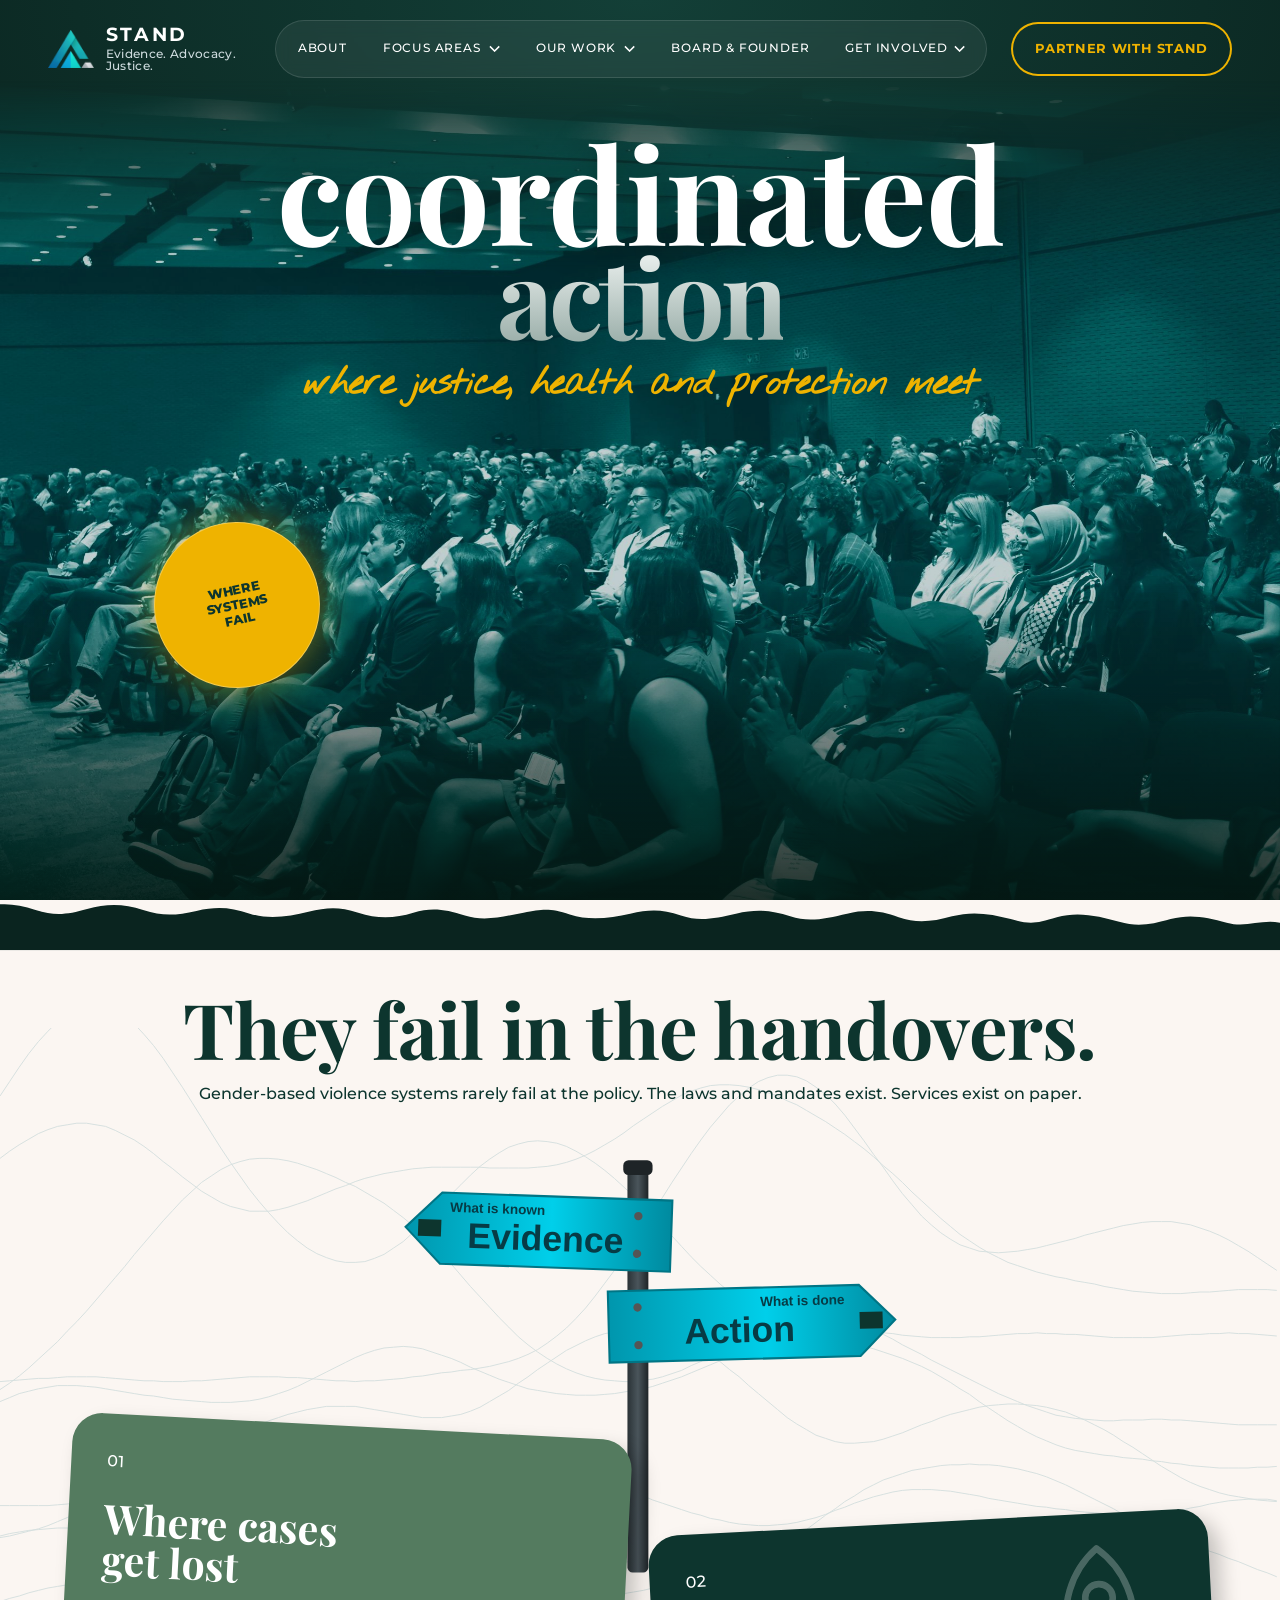
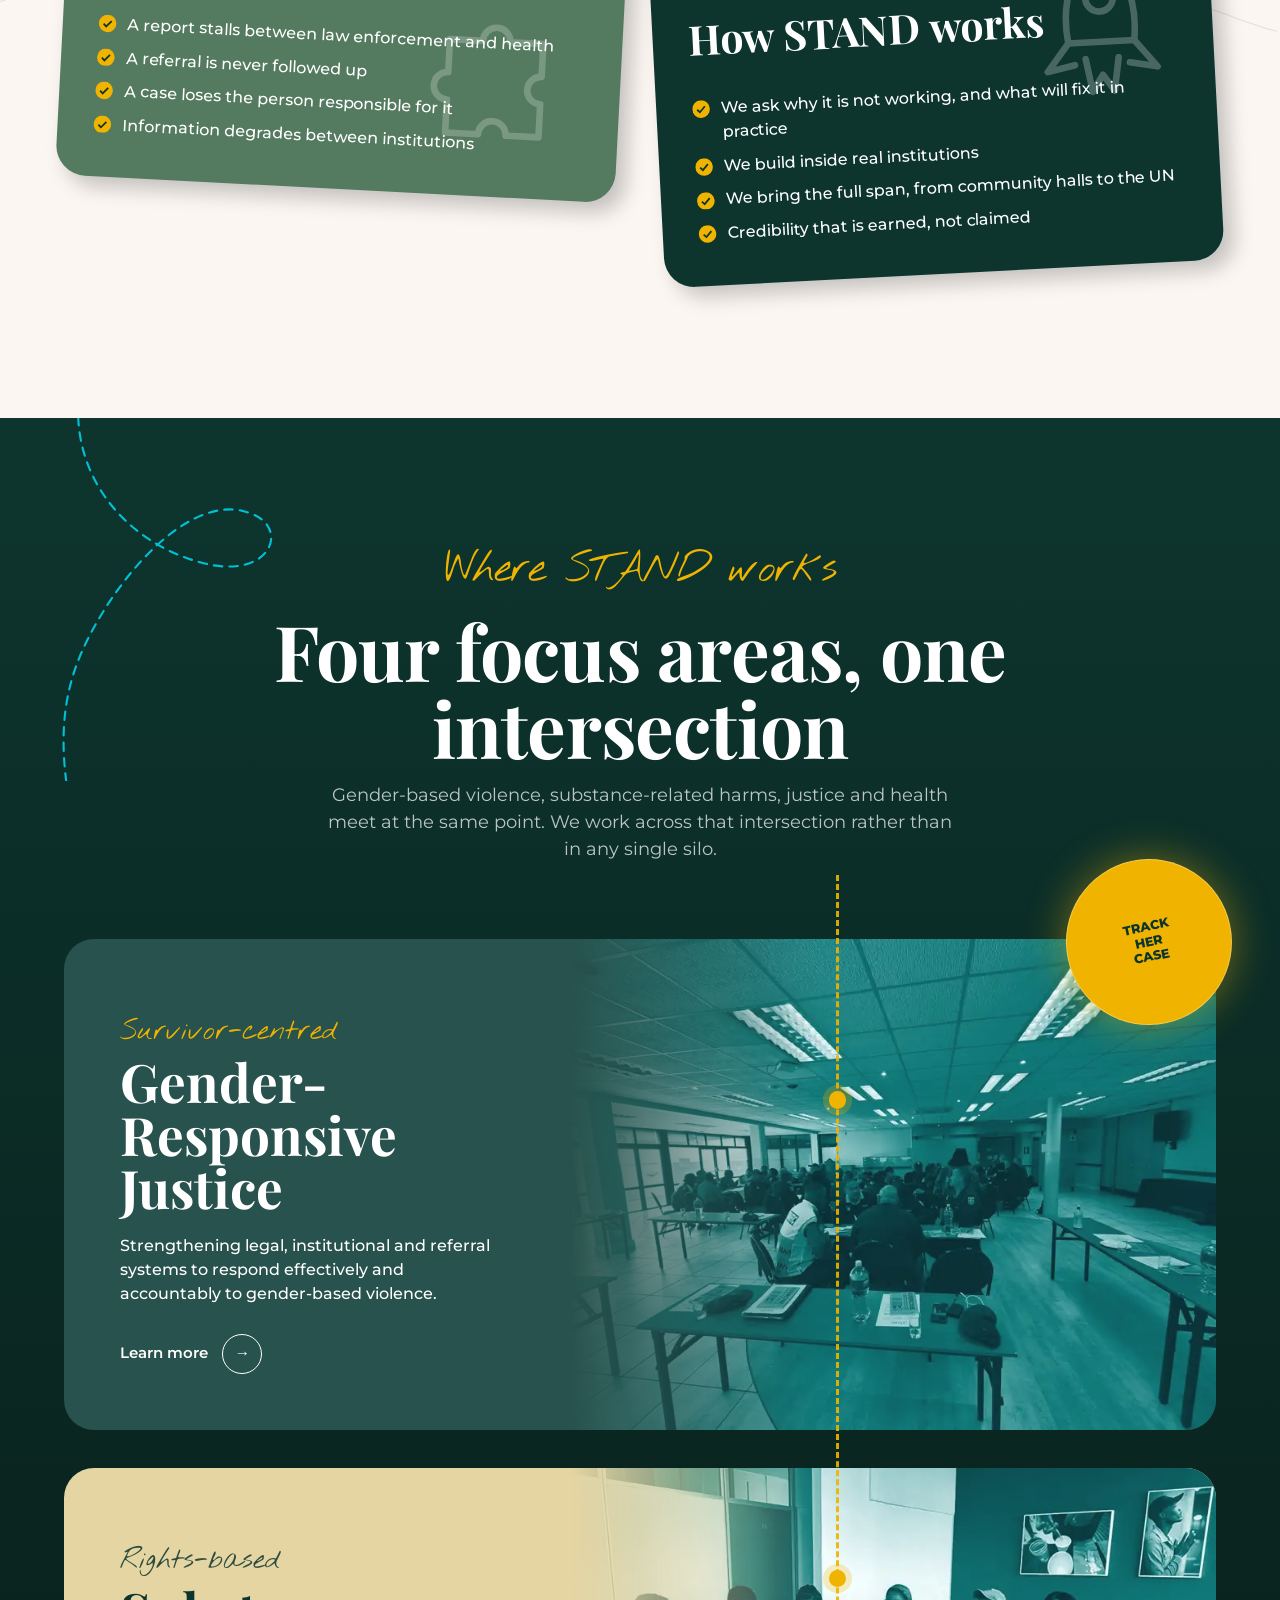
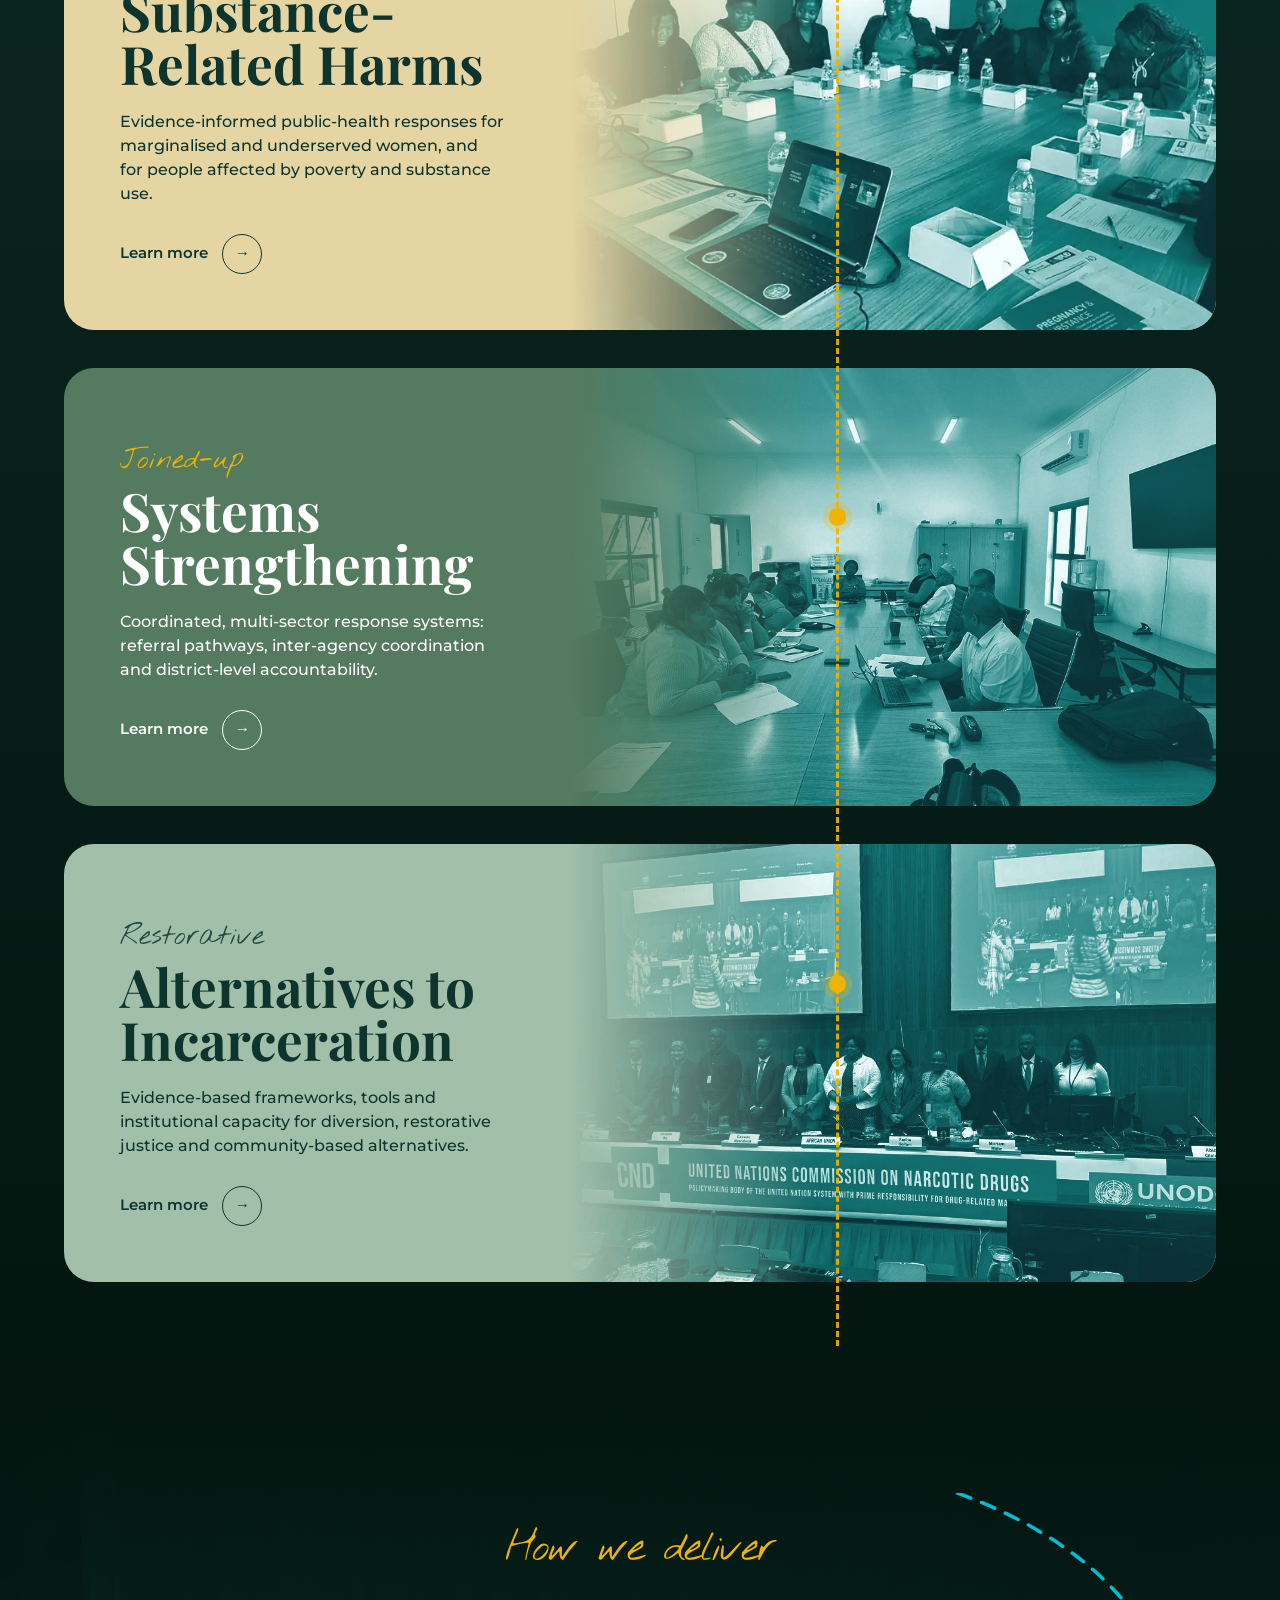
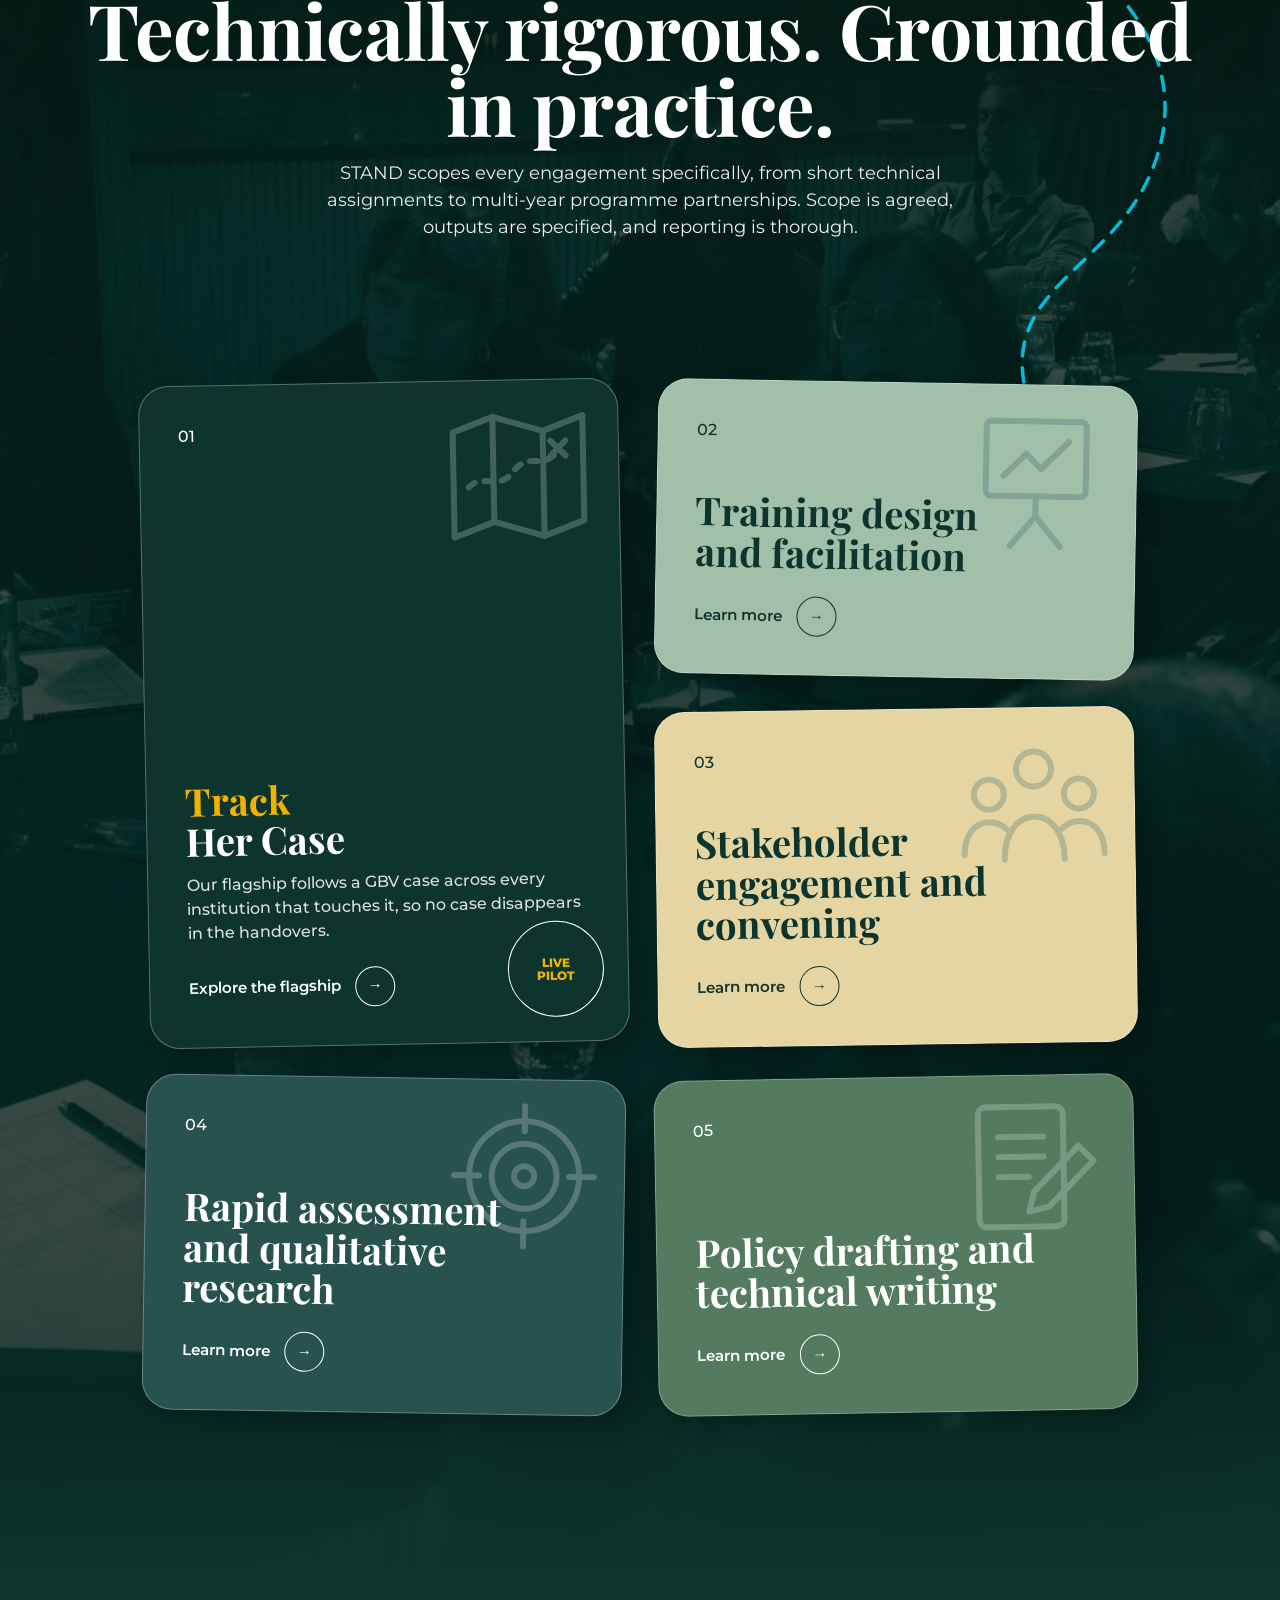
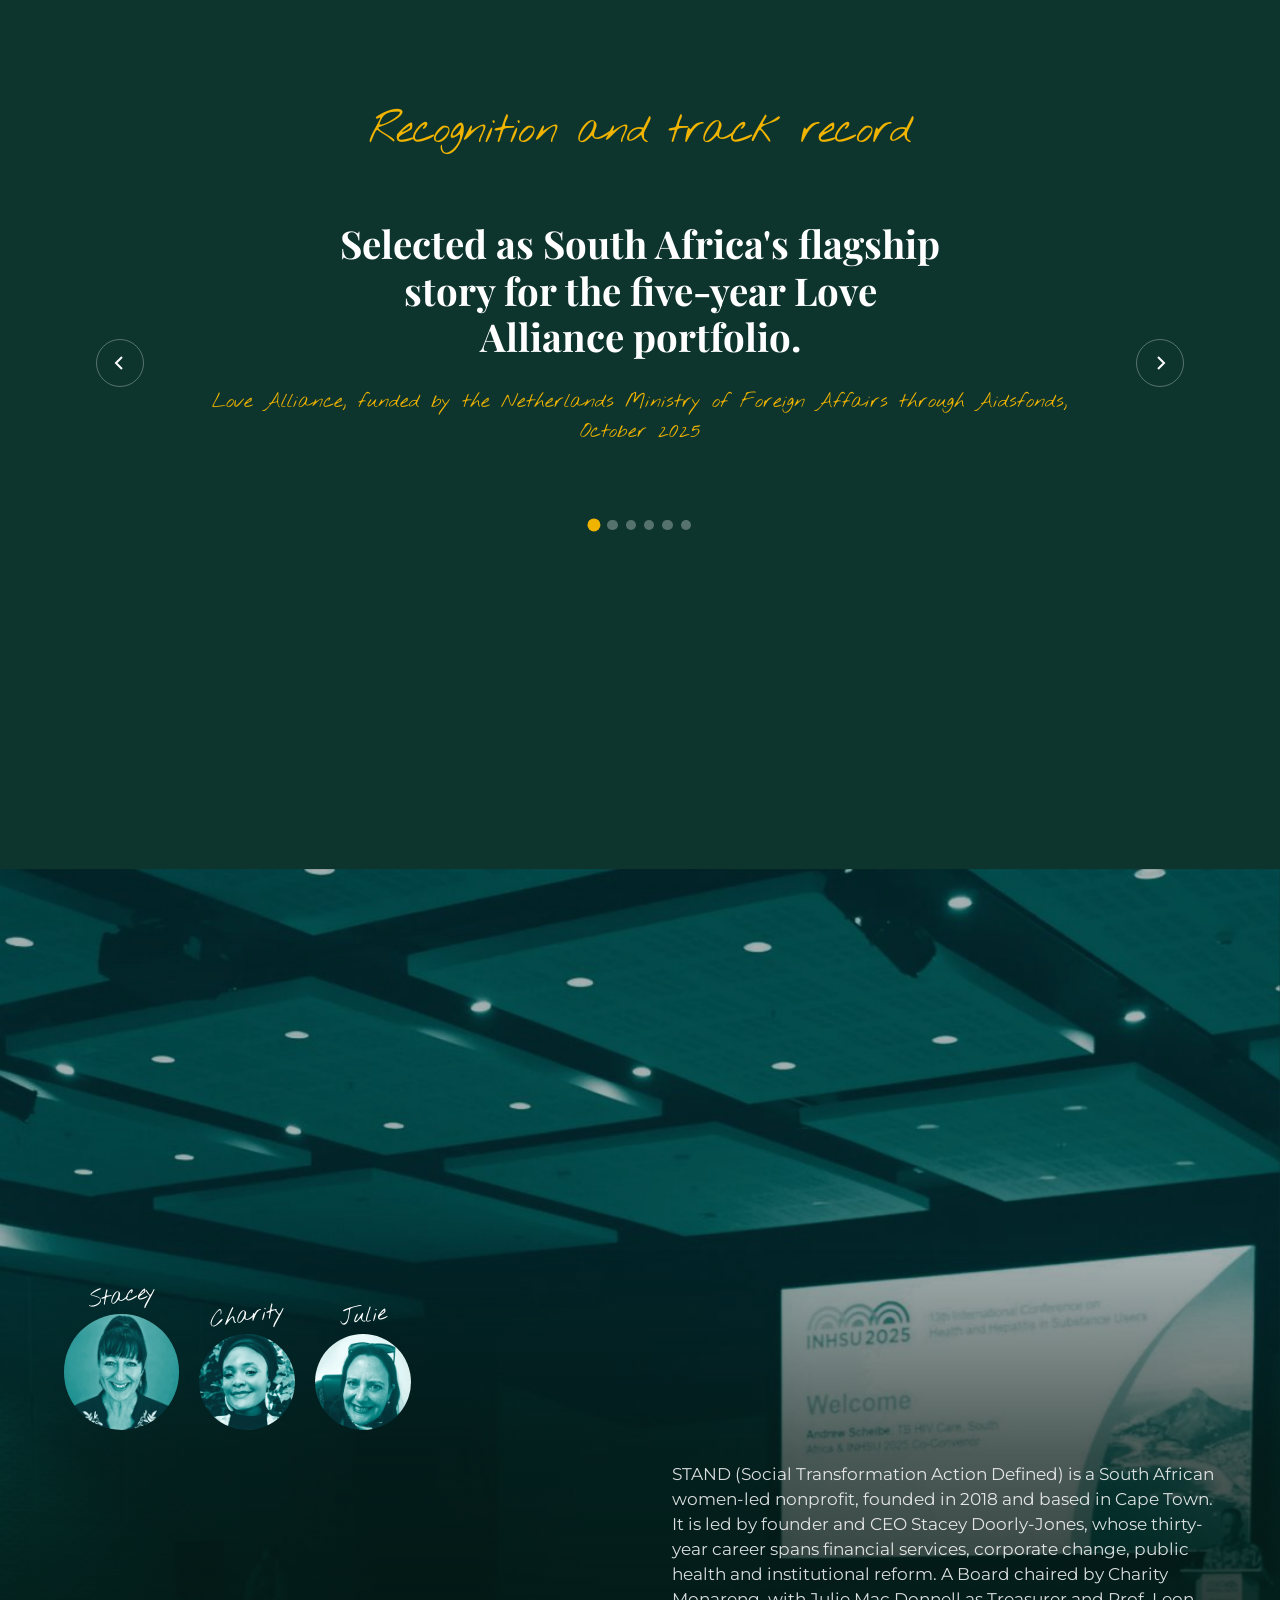
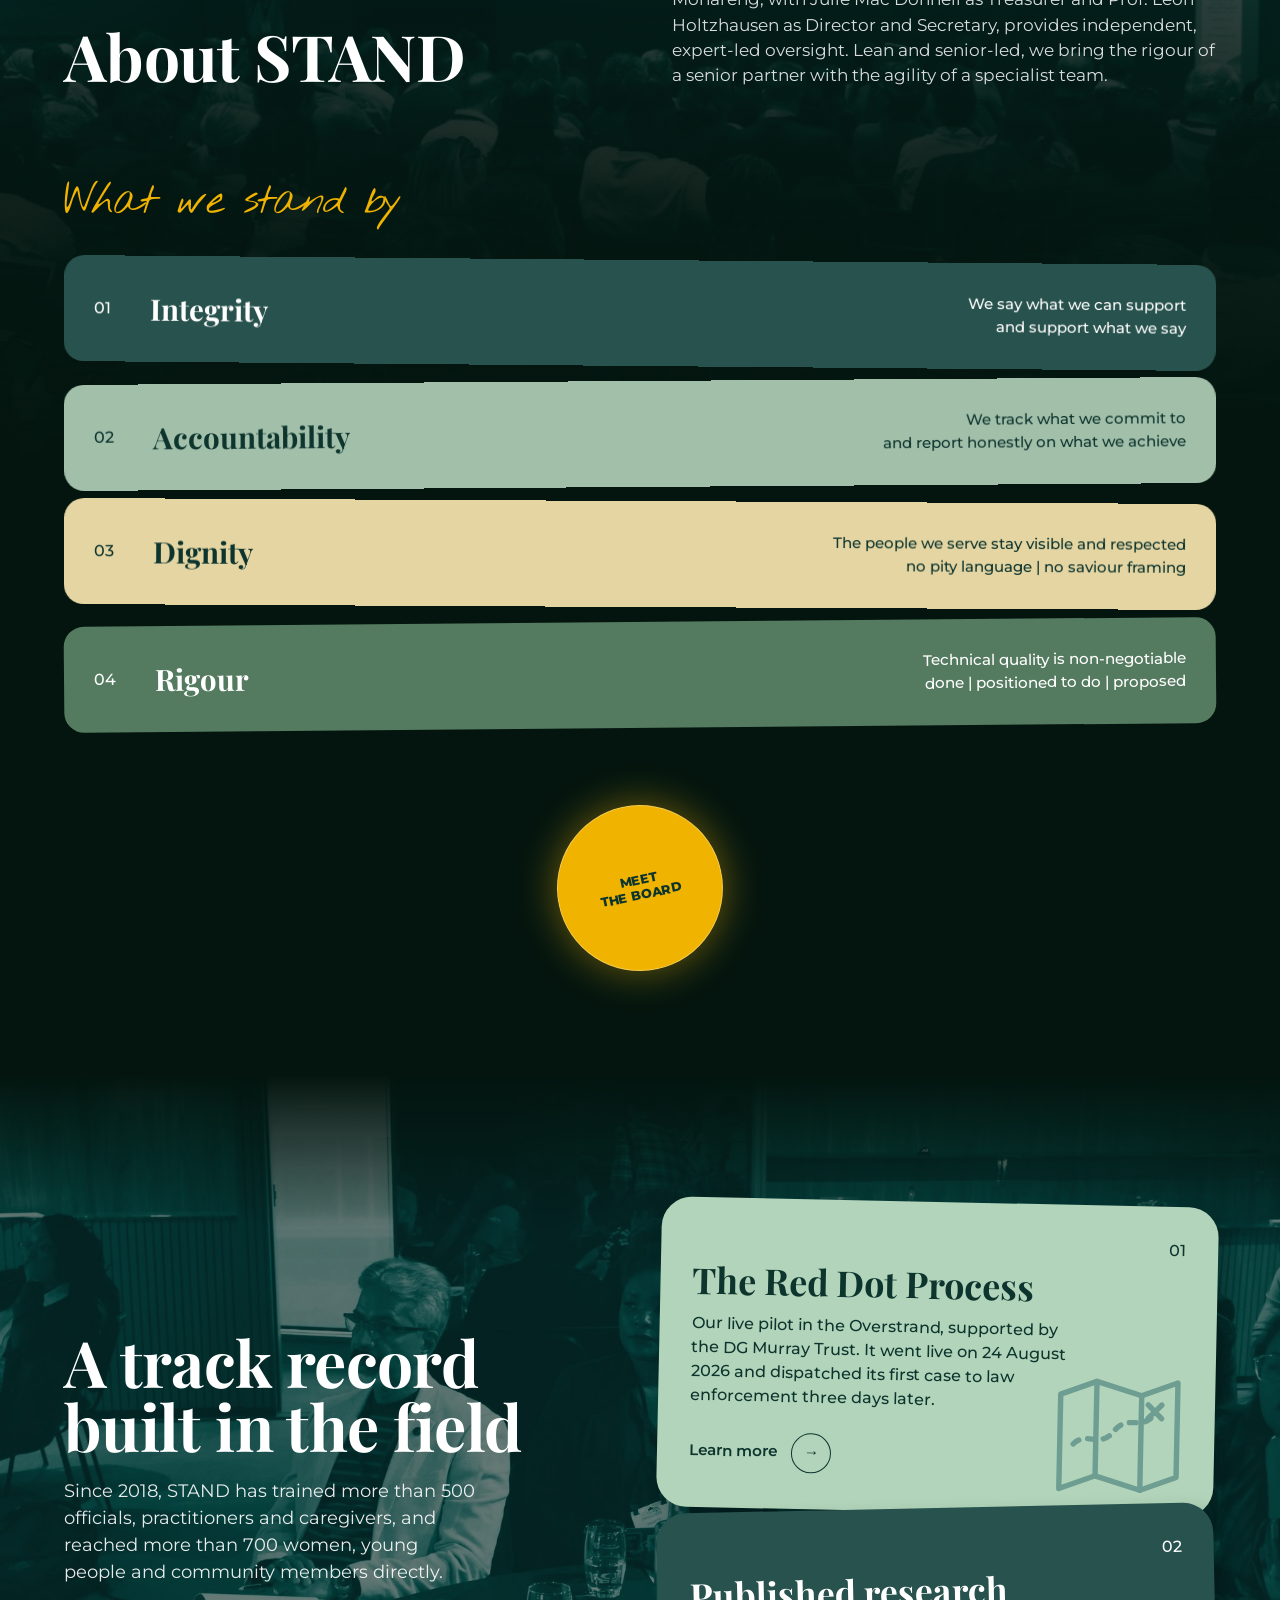
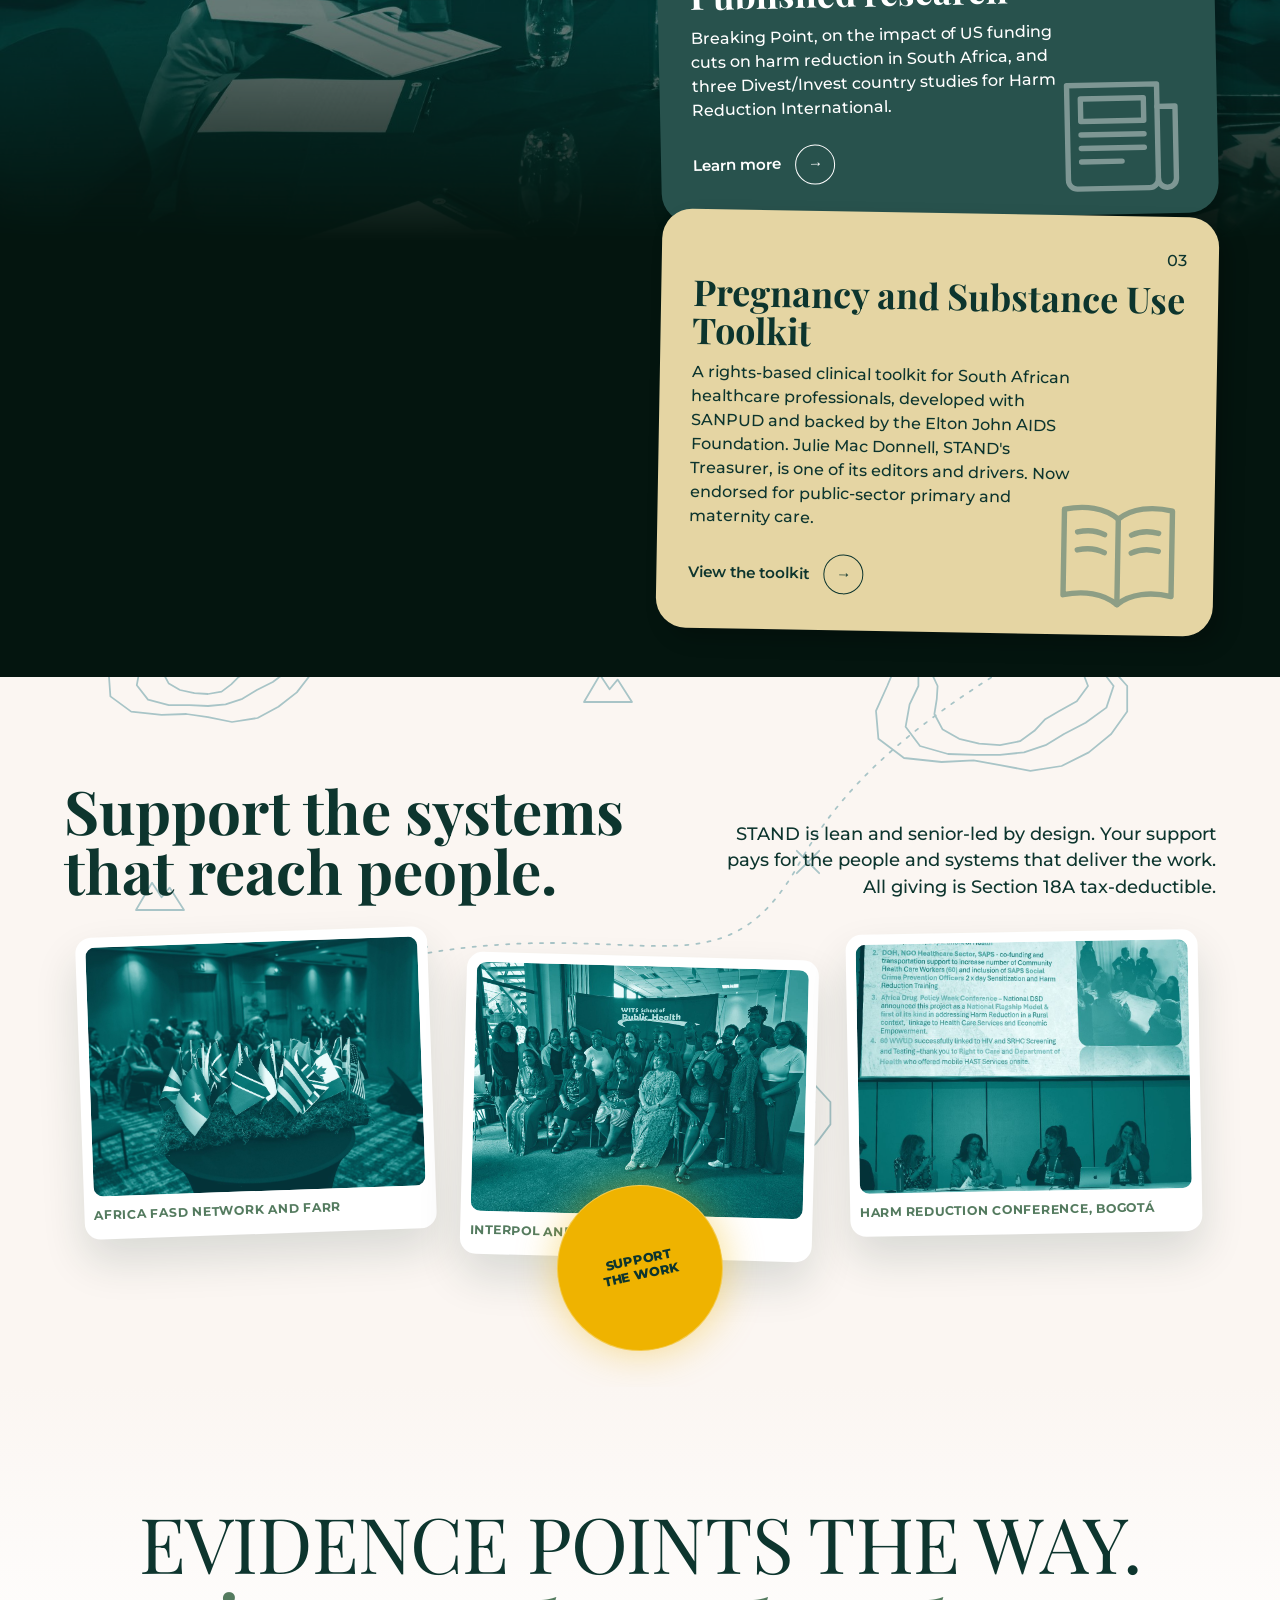
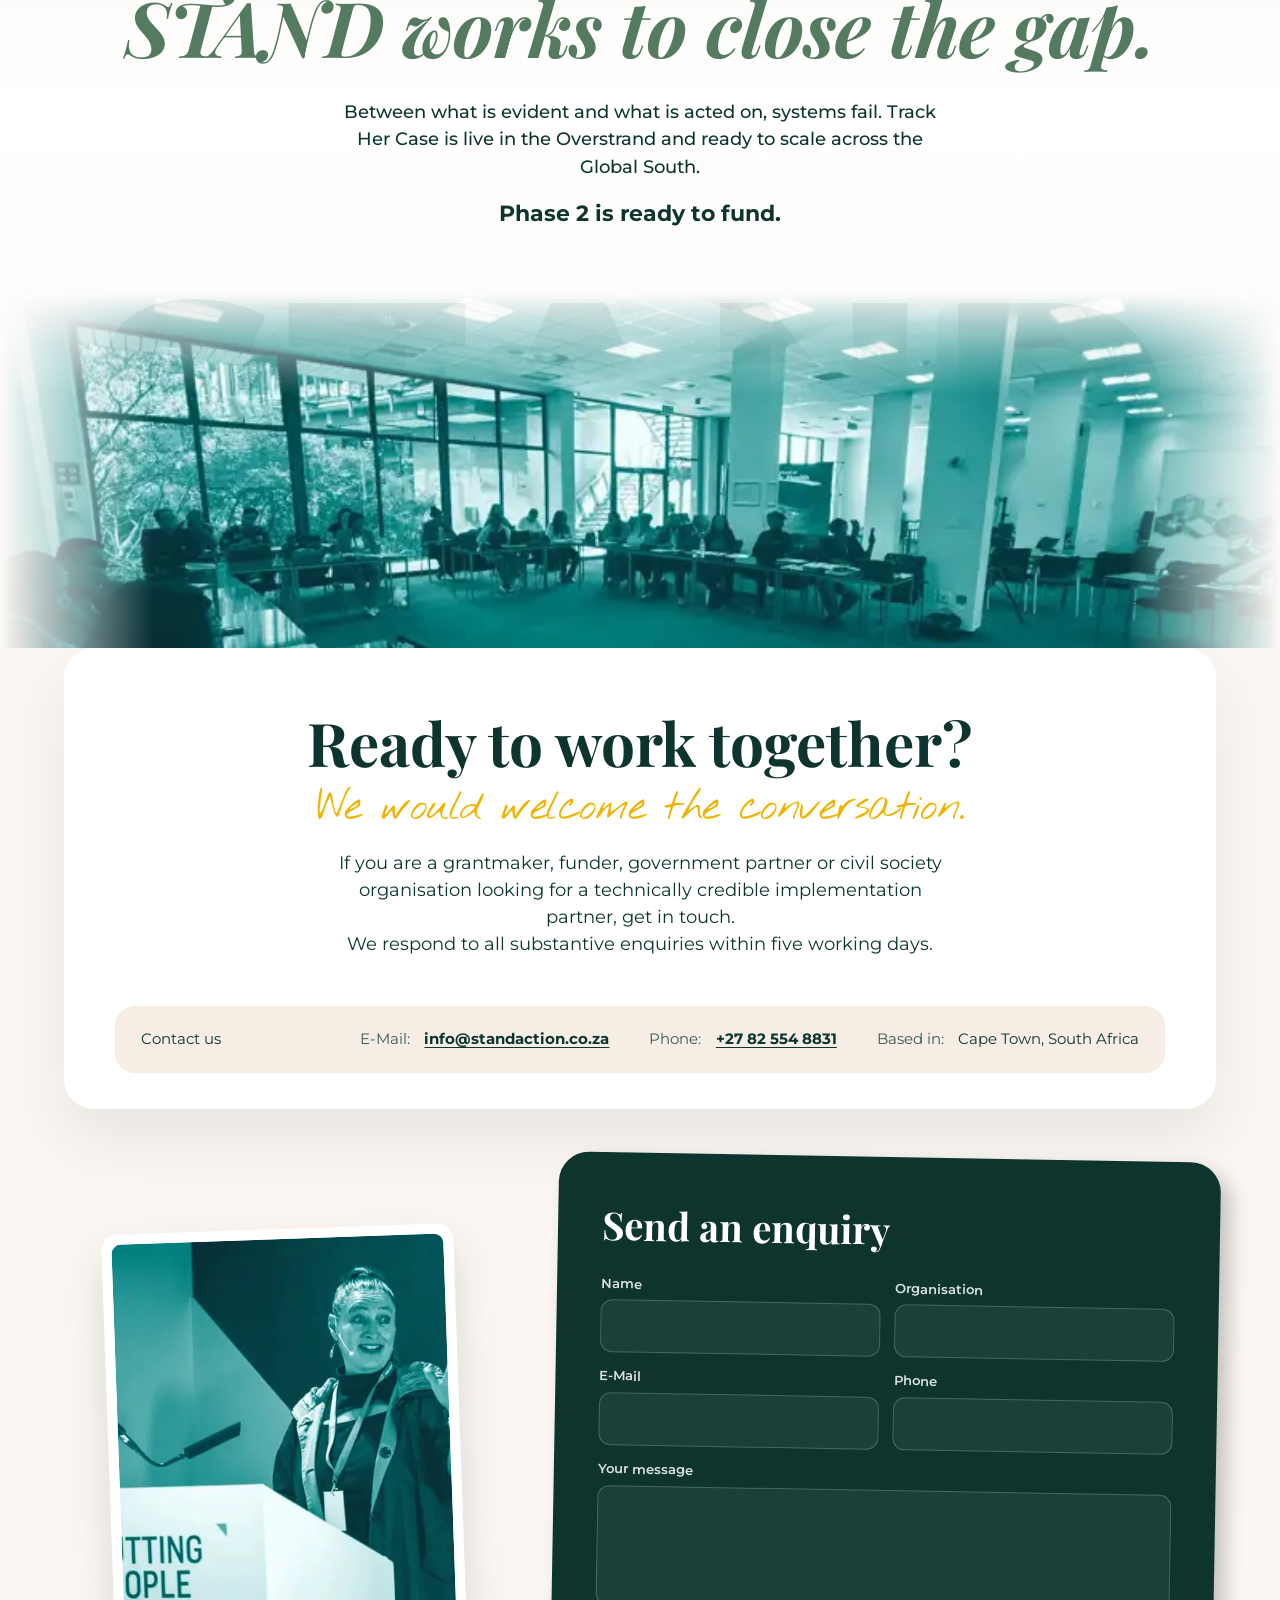
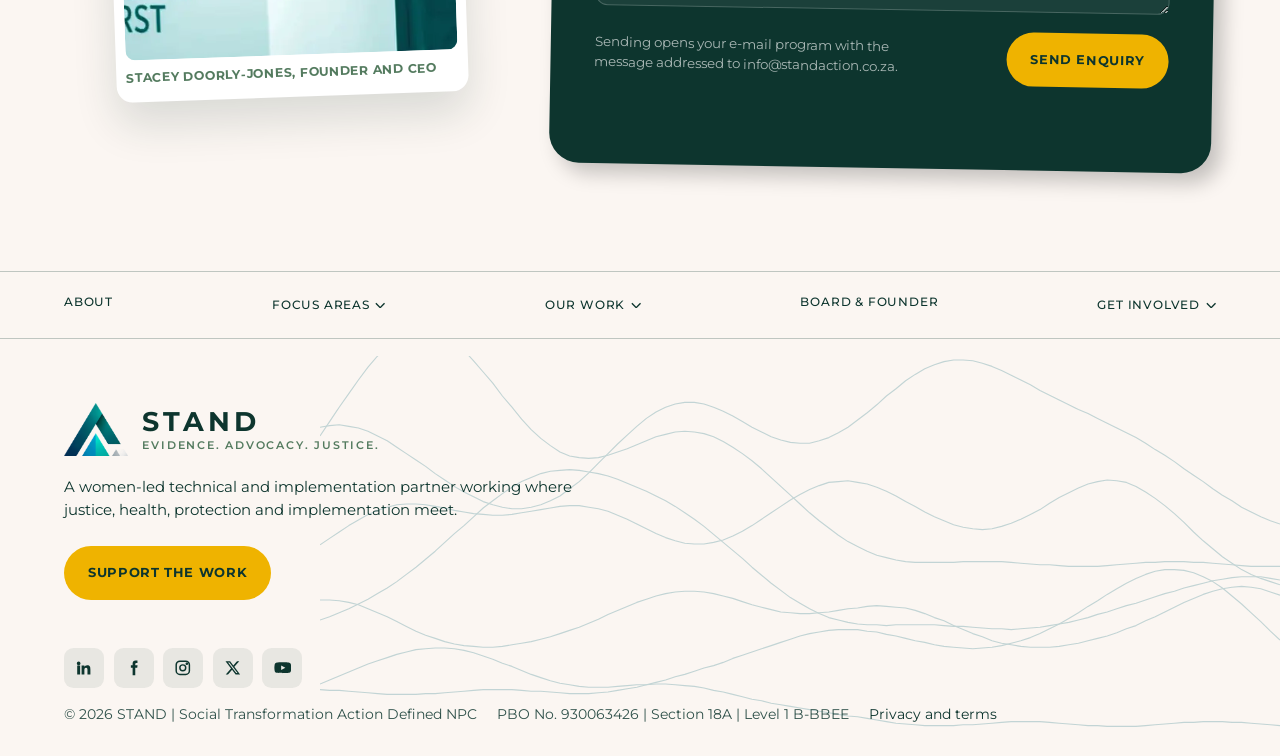
==== commit 353eea18: "Toolkit link crediting Julie Mac Donnell; natural-colour campaign photo Co-Authored-By: Claude Opus " ====
--- a/index.html
+++ b/index.html
@@ -425,14 +425,14 @@
               <span class="num">02</span>
               <h3>Published research</h3>
               <p>Breaking Point, on the impact of US funding cuts on harm reduction in South Africa, and three Divest/Invest country studies for Harm Reduction International.</p>
-              <a class="btn-learn" href="founder.html">Learn more <span class="arrow" aria-hidden="true">&rarr;</span></a>
+              <a class="btn-learn" href="founder.html#assign-title">Learn more <span class="arrow" aria-hidden="true">&rarr;</span></a>
               <img class="icon" src="assets/art/icon-news-light.svg" alt="" aria-hidden="true" loading="lazy">
             </article>
             <article class="resource-card reveal">
               <span class="num">03</span>
               <h3>Pregnancy and Substance Use Toolkit</h3>
-              <p>A rights-based clinical toolkit, developed with SANPUD and backed by the Elton John AIDS Foundation, now endorsed for public-sector primary and maternity care.</p>
-              <a class="btn-learn" href="work.html#harms">Learn more <span class="arrow" aria-hidden="true">&rarr;</span></a>
+              <p>A rights-based clinical toolkit for South African healthcare professionals, developed with SANPUD and backed by the Elton John AIDS Foundation. Julie Mac Donnell, STAND's Treasurer, is one of its editors and drivers. Now endorsed for public-sector primary and maternity care.</p>
+              <a class="btn-learn" href="https://www.perinatalharmreduction.org/southafrica" target="_blank" rel="noopener">View the toolkit <span class="arrow" aria-hidden="true">&rarr;</span></a>
               <img class="icon" src="assets/art/icon-book.svg" alt="" aria-hidden="true" loading="lazy">
             </article>
           </div>
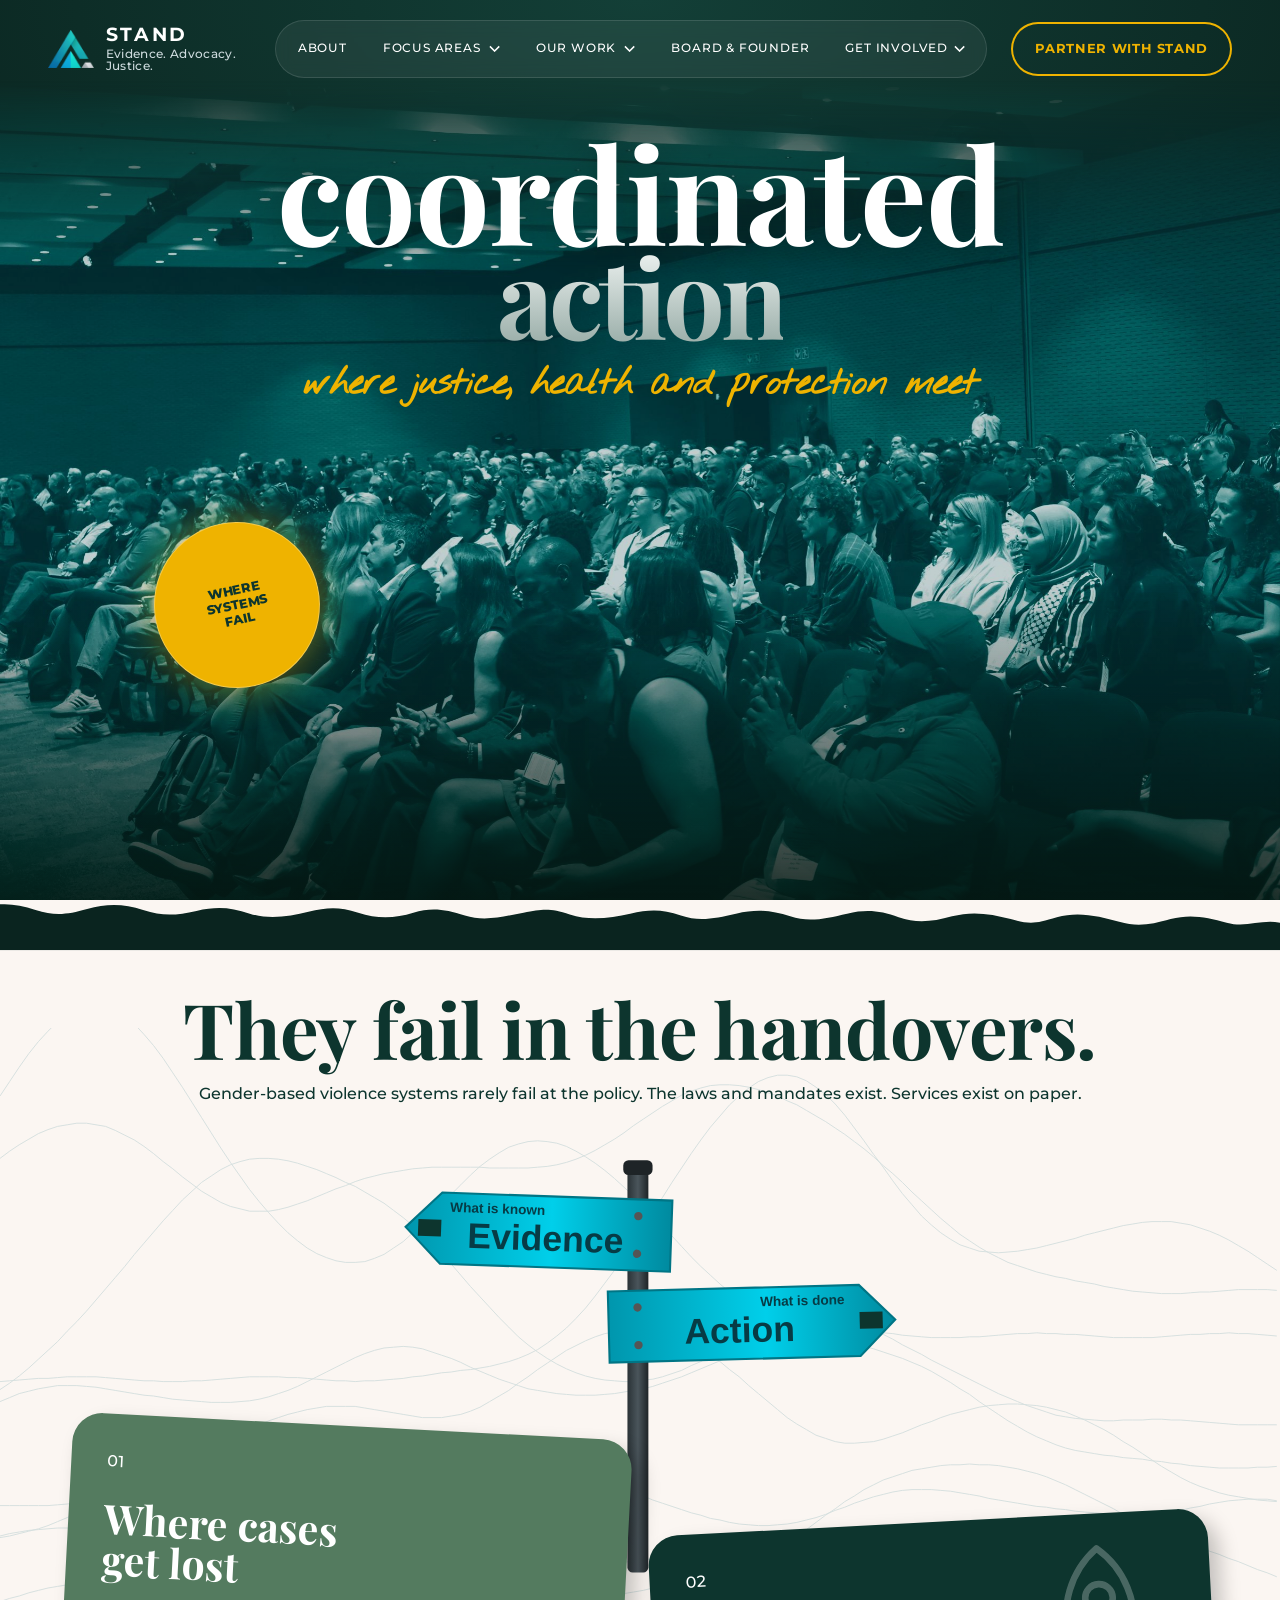
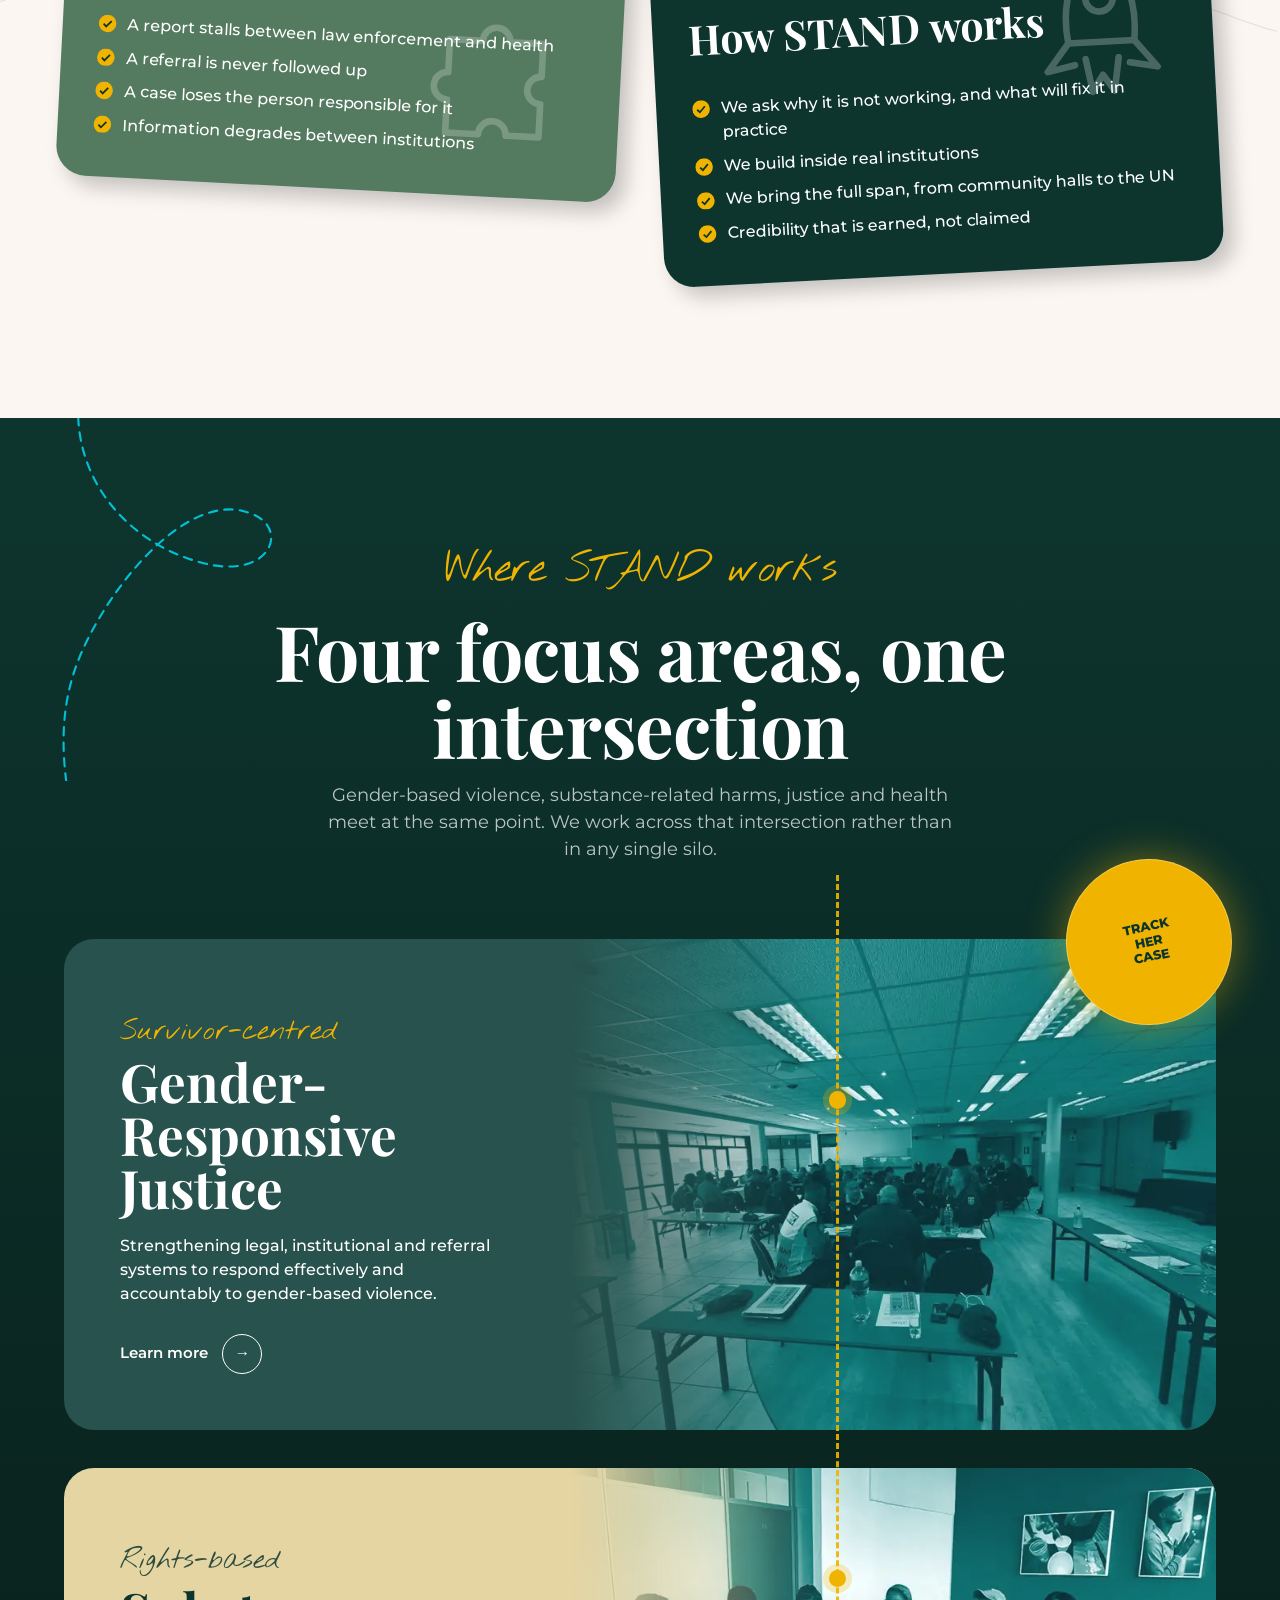
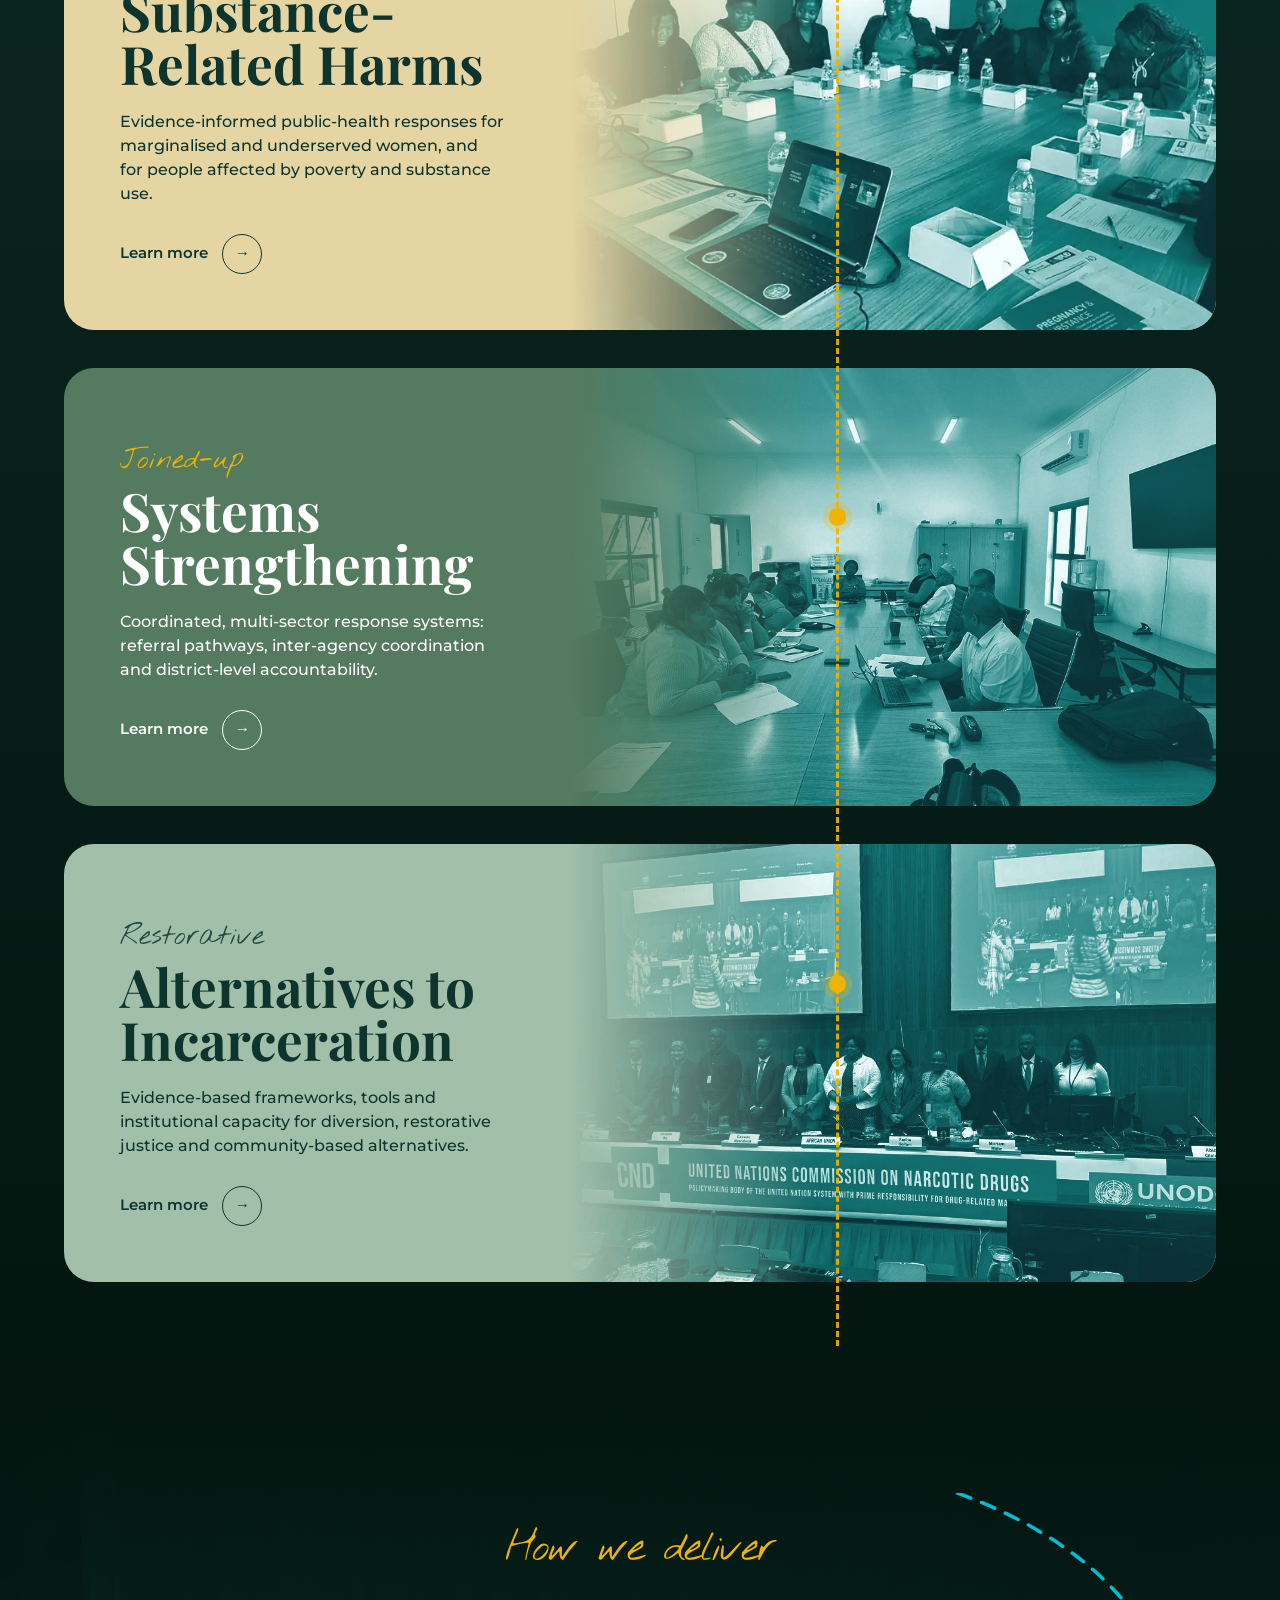
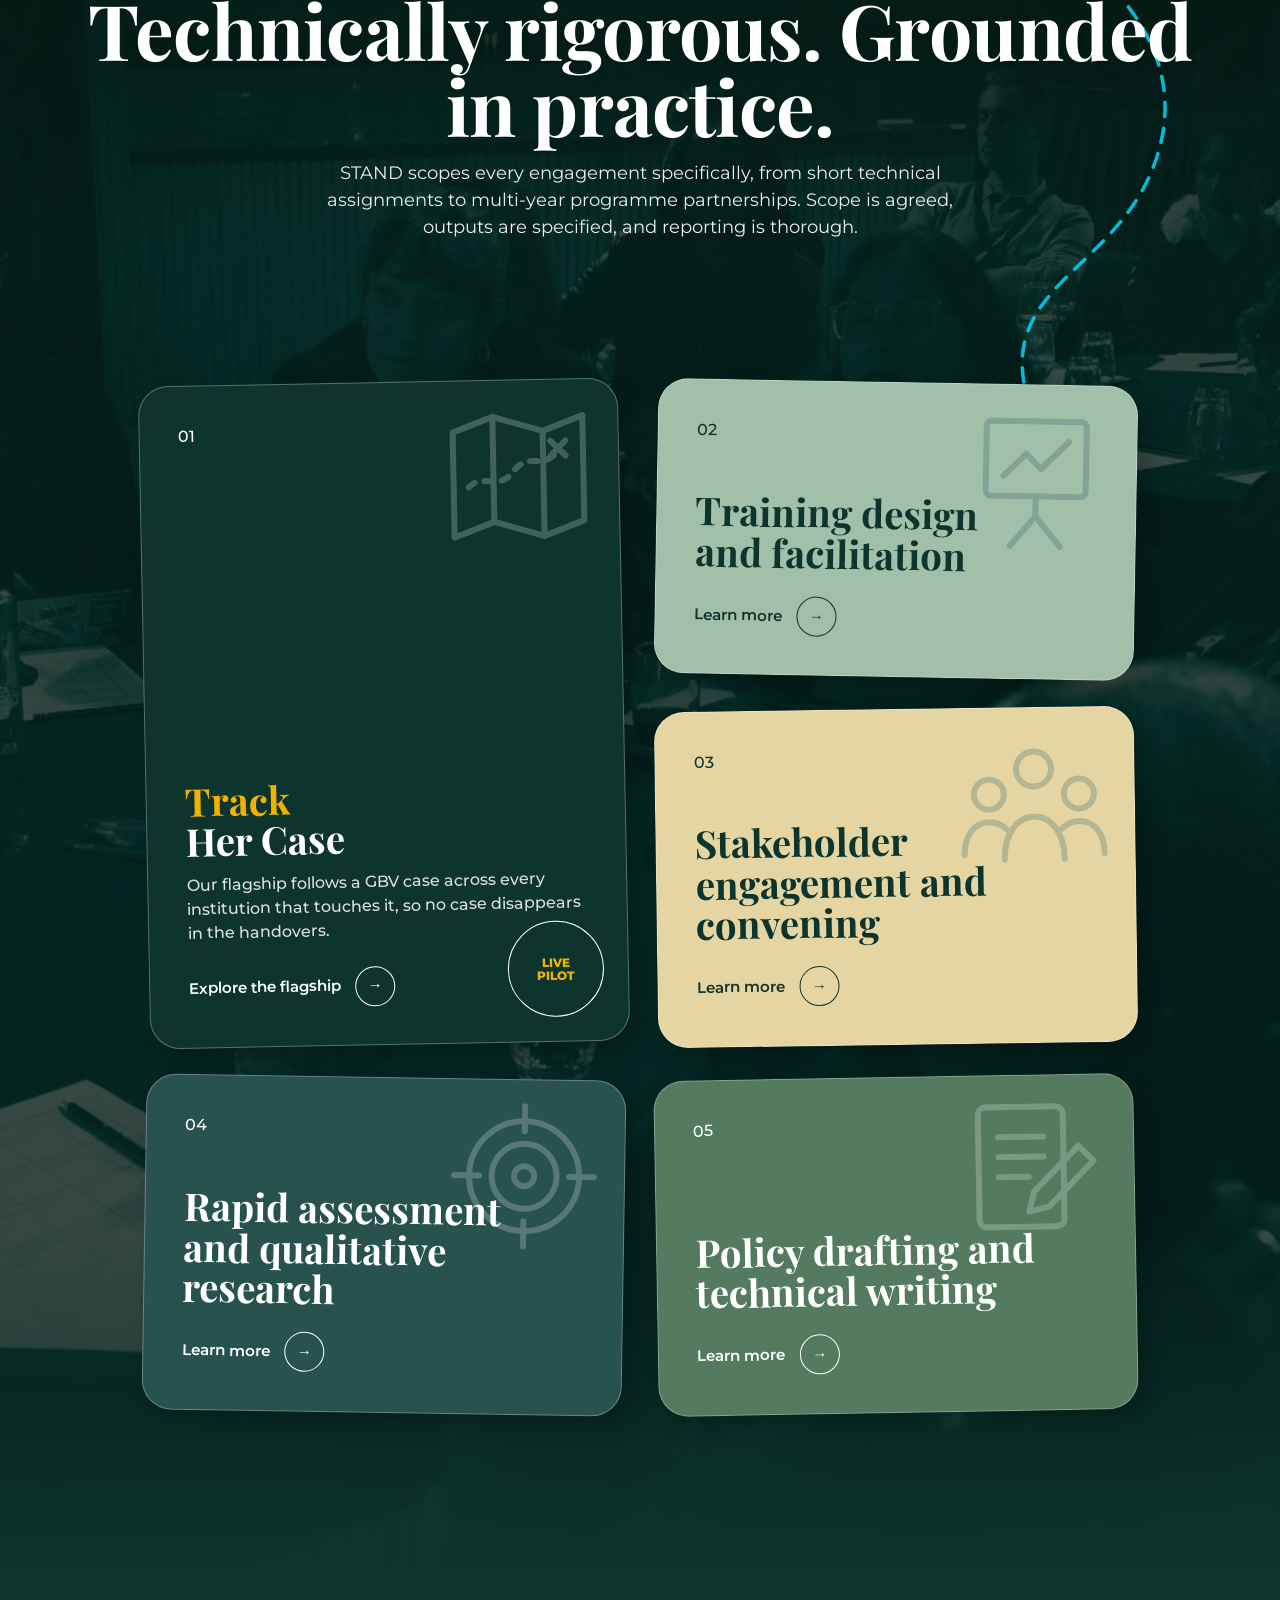
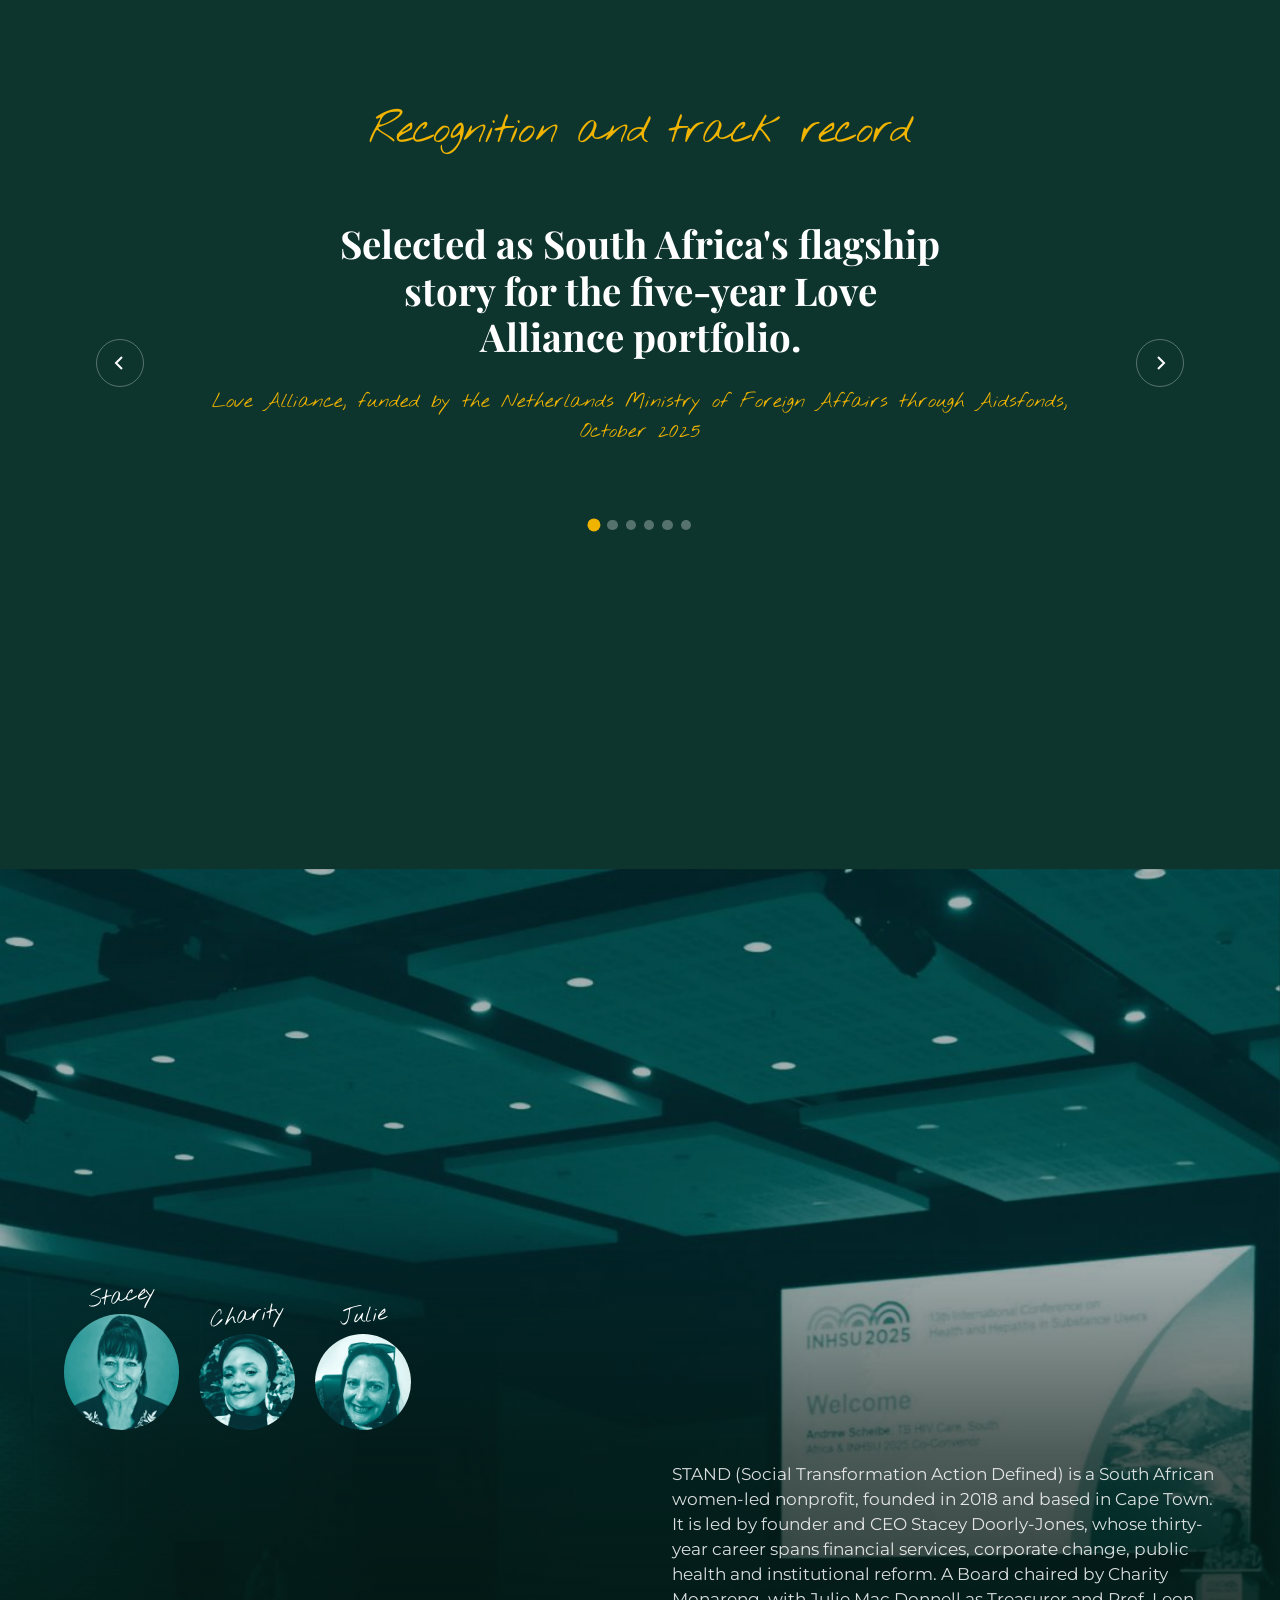
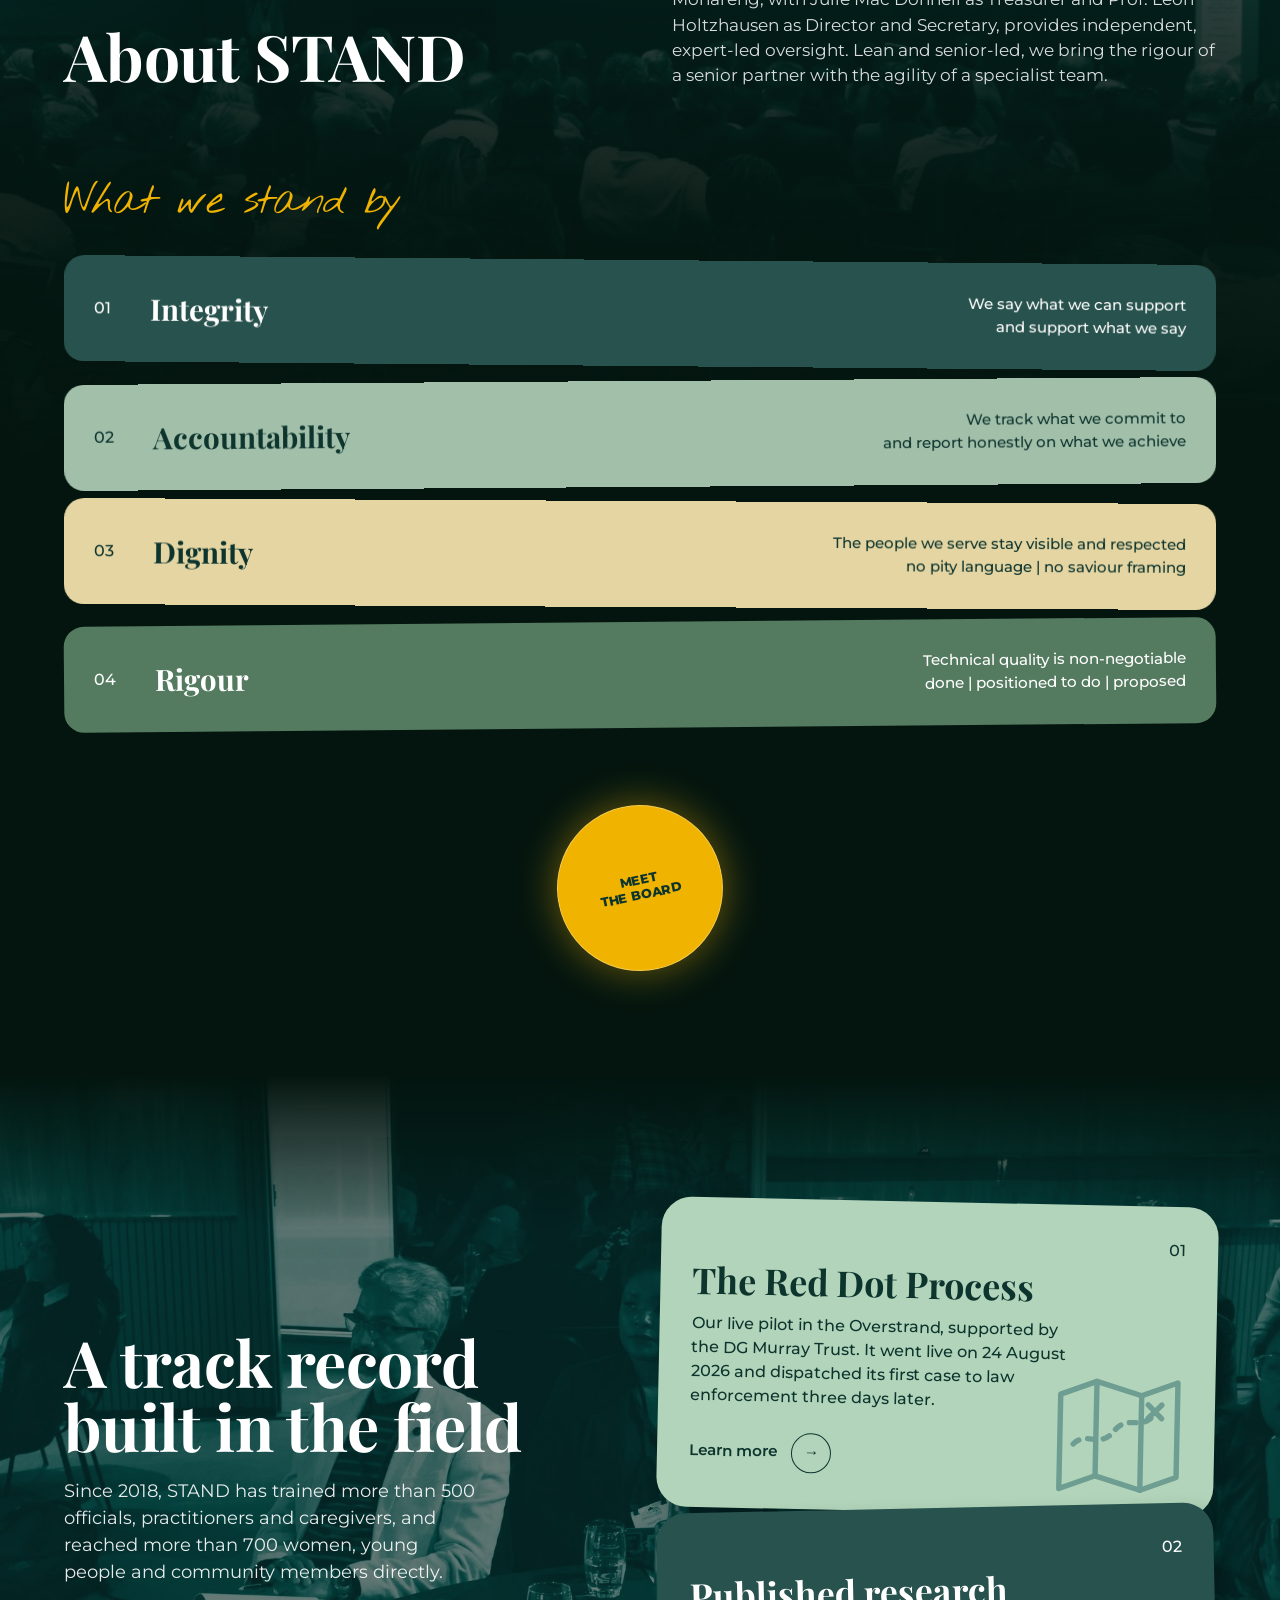
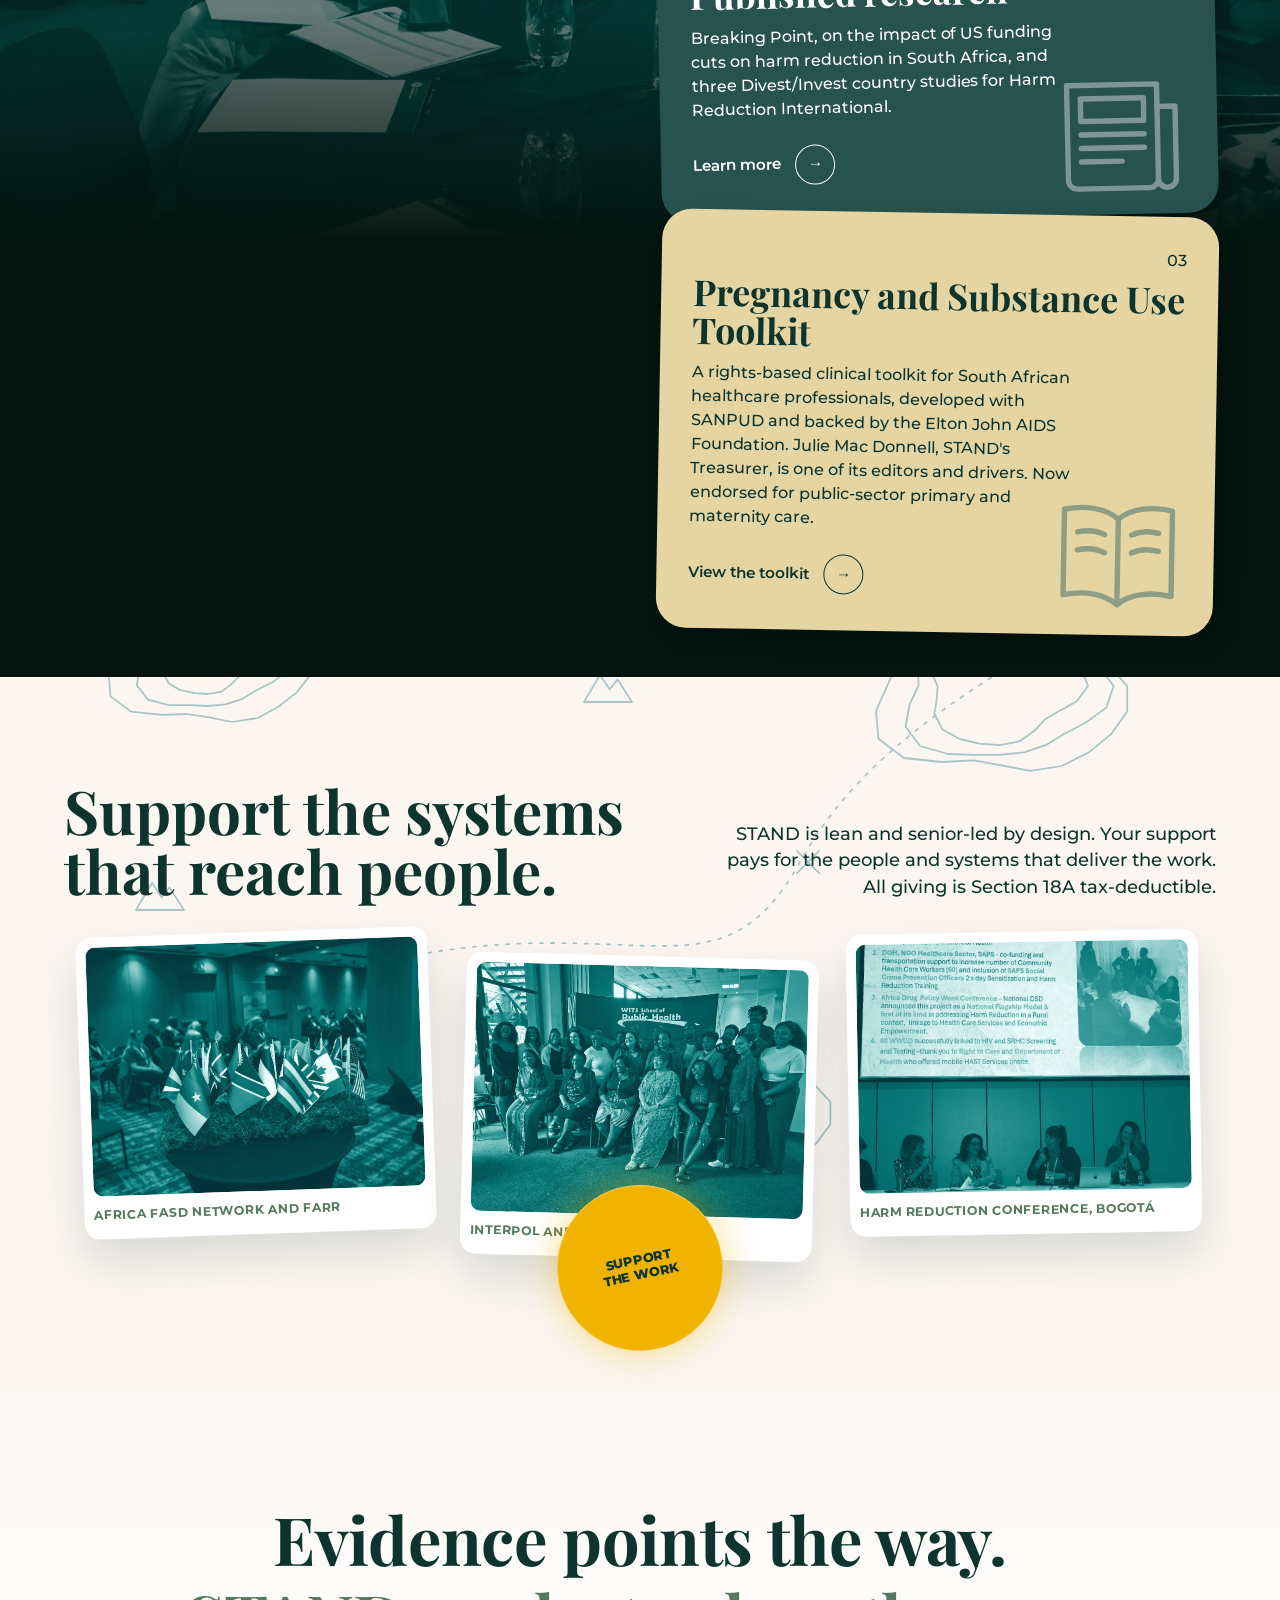
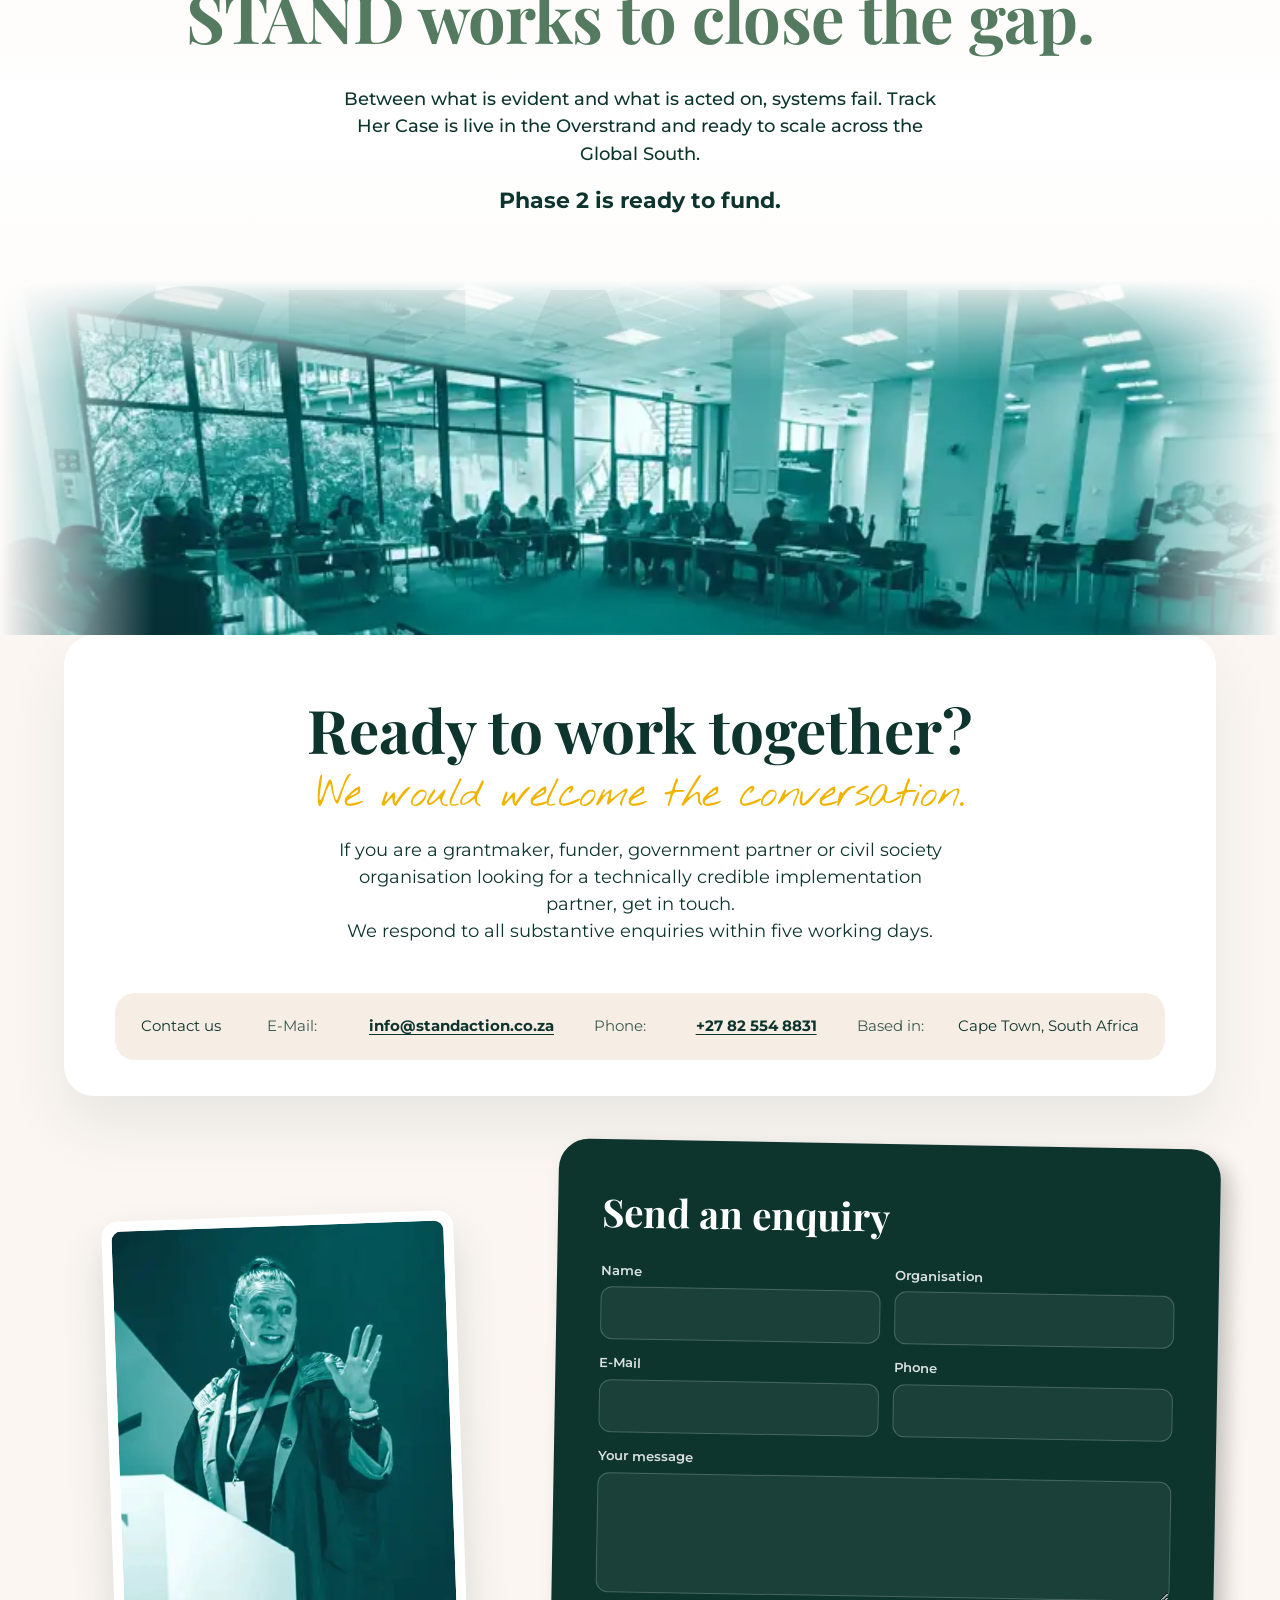
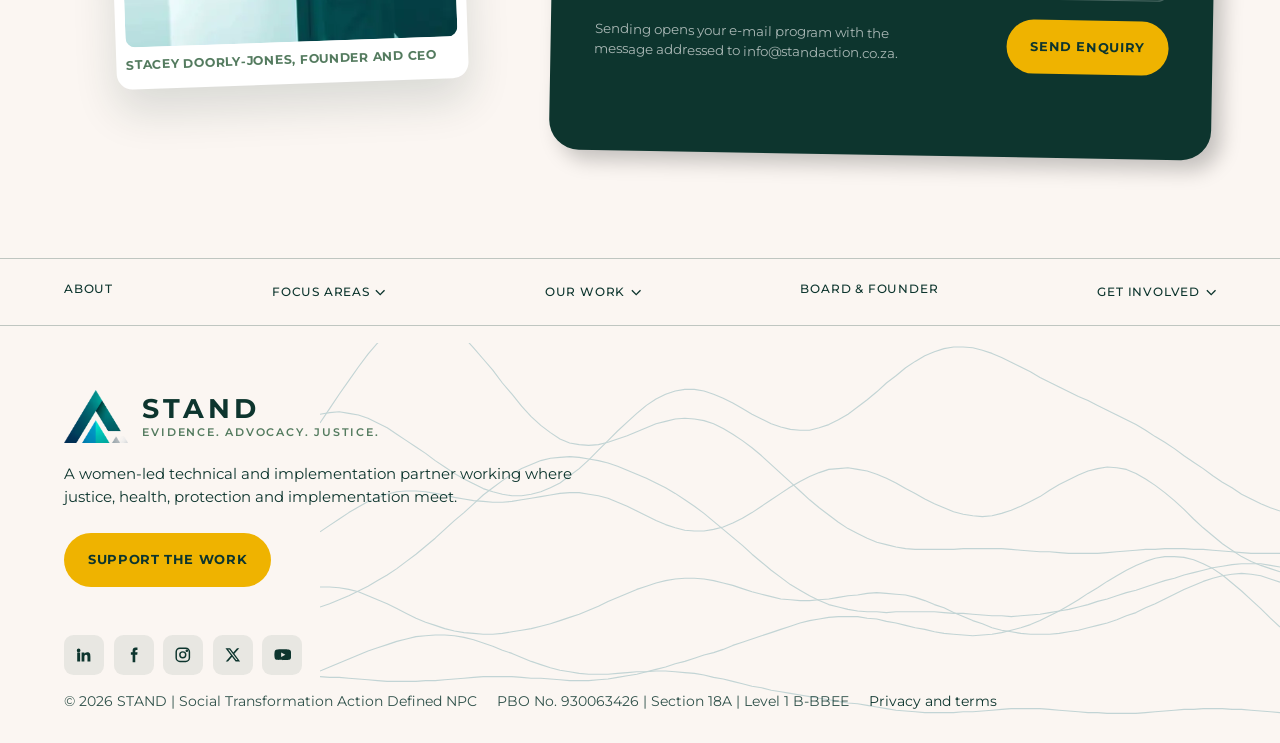
==== commit b398a2bd: "Mobile contact rows and photo crop, summit heading style, campaign-led WhatsApp share, request links" ====
--- a/index.html
+++ b/index.html
@@ -491,7 +491,7 @@
 
         <div class="contact-form-row">
           <div class="backpack reveal">
-            <figure class="snap"><img src="assets/stand/apw-2023-speaking.jpg" alt="Stacey Doorly-Jones speaking at Africa Policy Week" loading="lazy" style="object-position:50% 30%"><figcaption>Stacey Doorly-Jones, Founder and CEO</figcaption></figure>
+            <figure class="snap"><img src="assets/stand/apw-2023-speaking.jpg" alt="Stacey Doorly-Jones speaking at Africa Policy Week" loading="lazy" style="object-position:84% 30%"><figcaption>Stacey Doorly-Jones, Founder and CEO</figcaption></figure>
           </div>
           <form class="form-card reveal" id="contact-form" novalidate>
             <h3>Send an enquiry</h3>
--- a/css/styles.css
+++ b/css/styles.css
@@ -1684,3 +1684,11 @@
   .nav.is-scrolled { background: rgba(10, 36, 31, 0.97); }
 }
 .founder:nth-child(3) img { background: var(--mint-light); width: clamp(4.25rem, 7.5vw, 6.25rem); }
+
+/* Summit heading: same heading style as the rest of the site */
+.summit .h2 { text-transform: none; font-weight: 700; font-size: clamp(2.2rem, 5.2vw, 4.6rem); line-height: 1.08; }
+.summit .h2 em { font-style: normal; font-weight: 700; color: var(--green-500); }
+/* Contact details: labels and values in tidy rows on every screen */
+.contact-bar { text-align: left; }
+.contact-bar dl div { display: grid; grid-template-columns: 5.6rem 1fr; gap: 0.75rem; align-items: baseline; }
+@media (max-width: 700px) { .contact-bar > span { width: 100%; } }
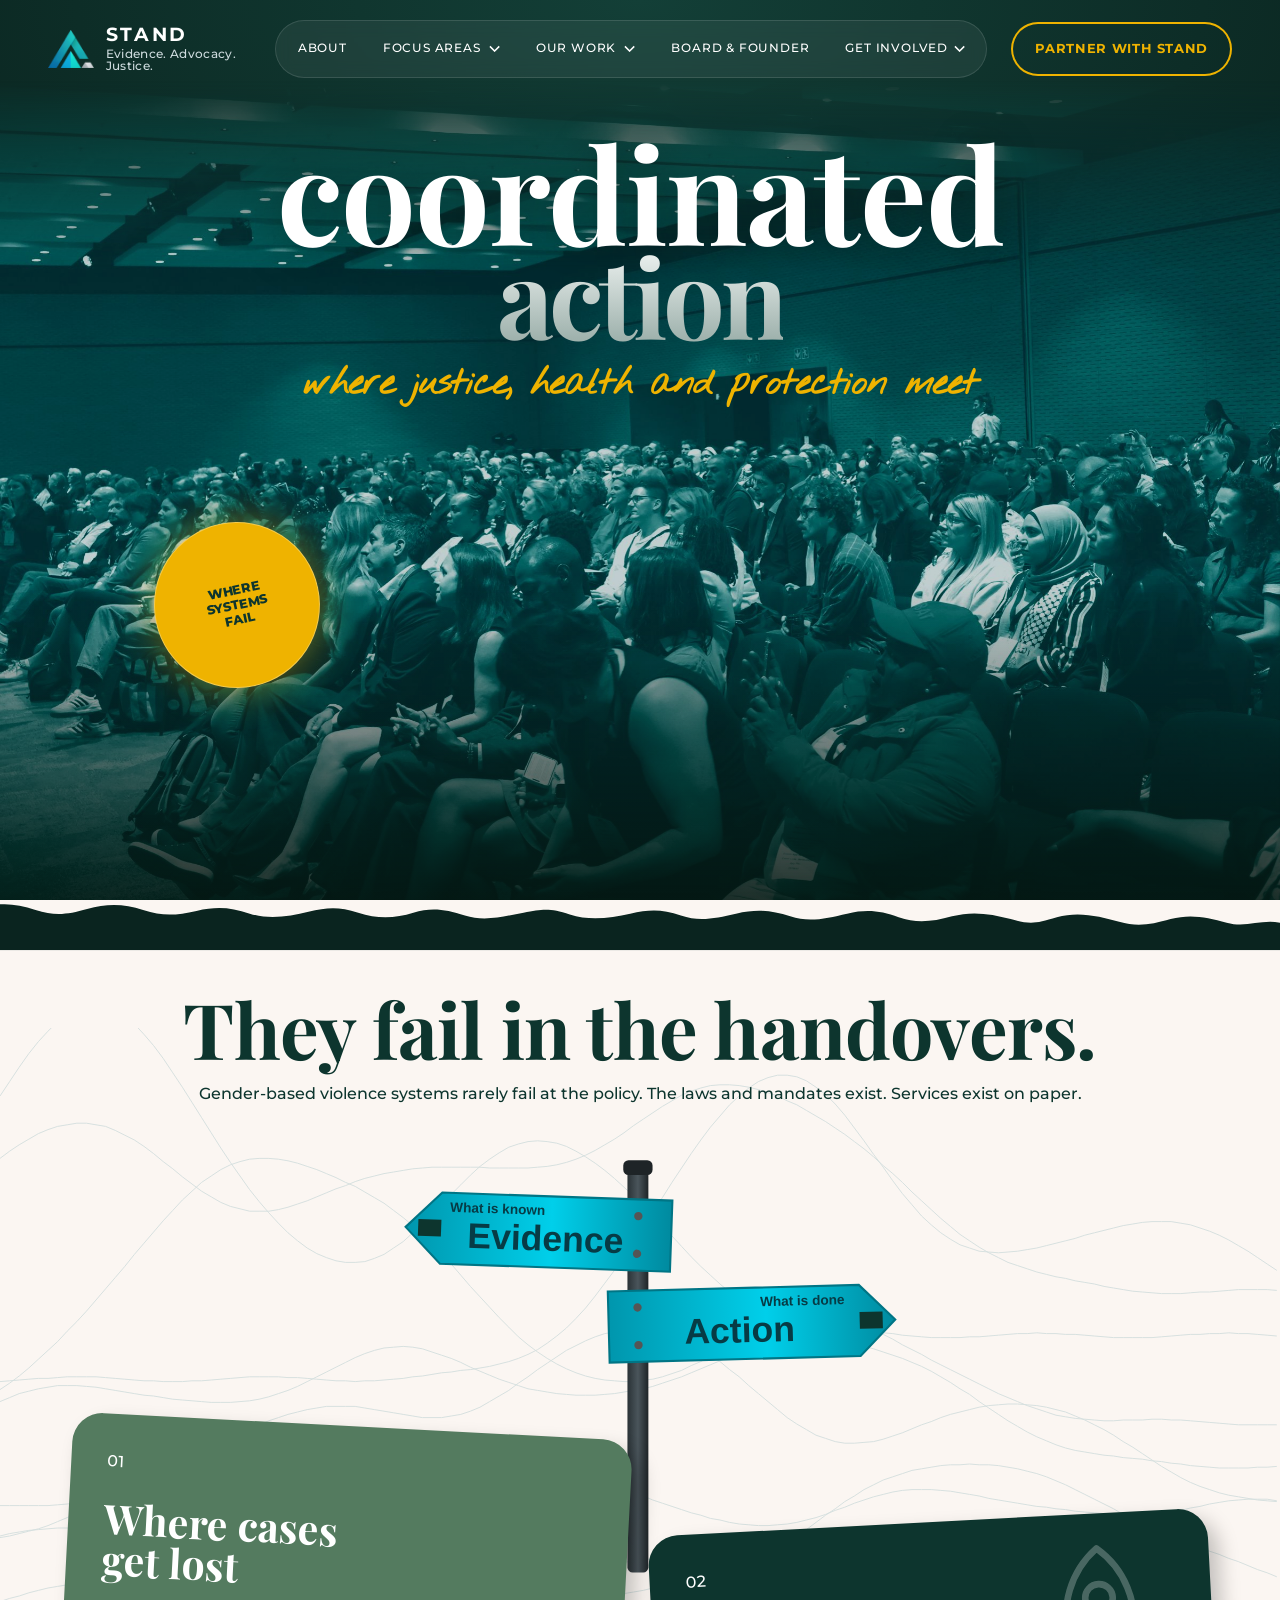
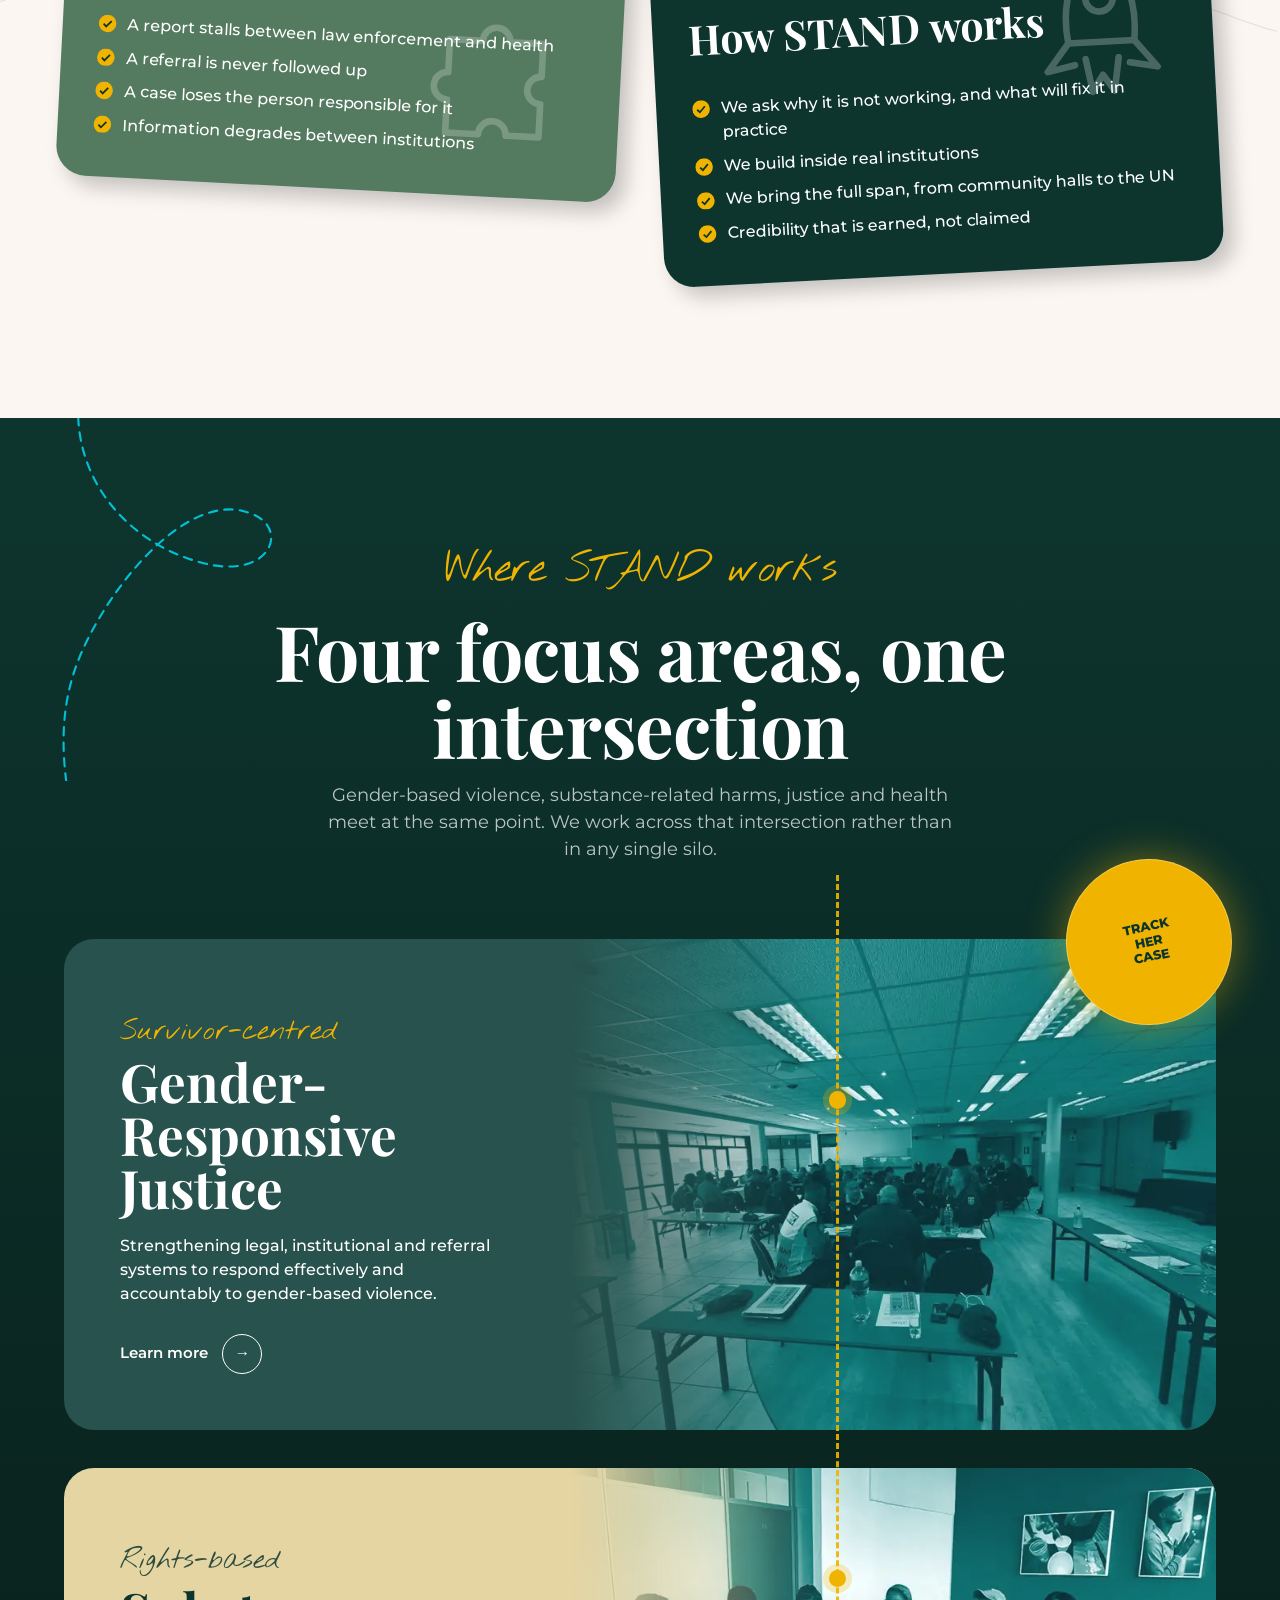
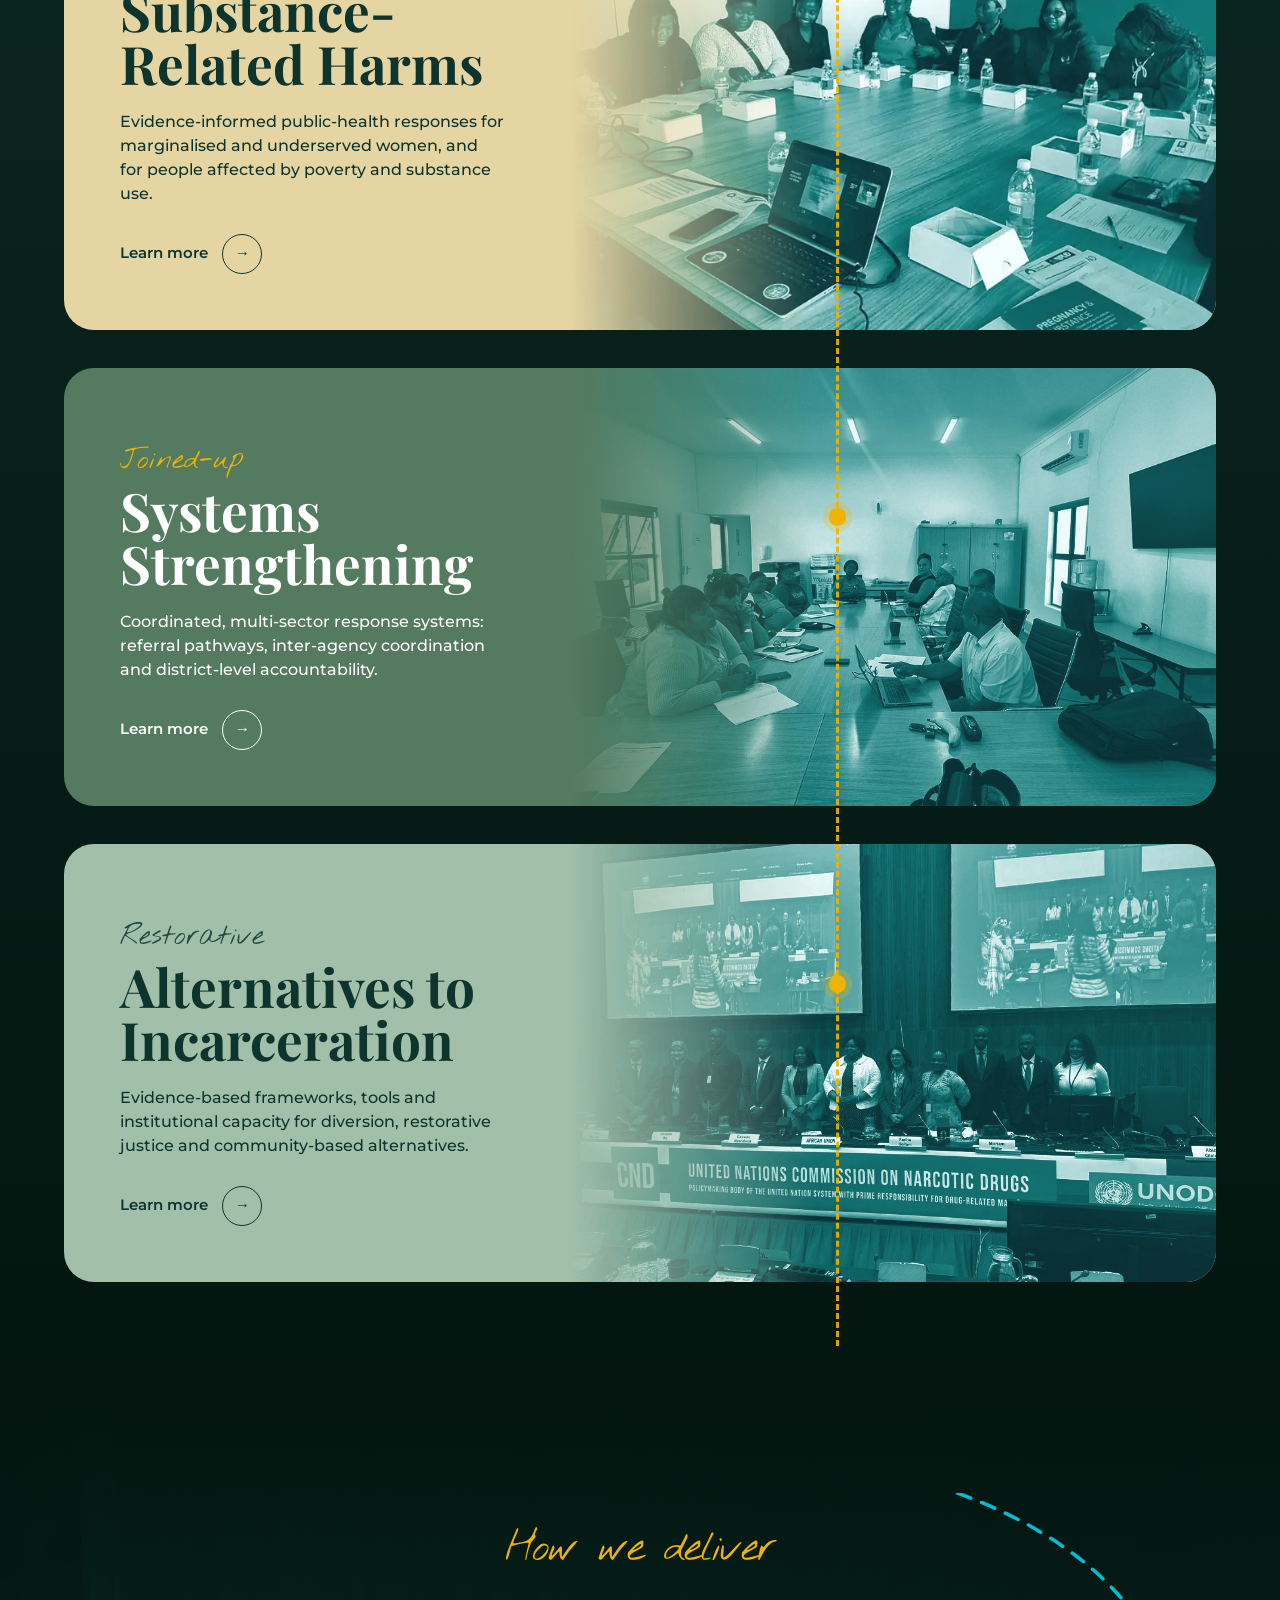
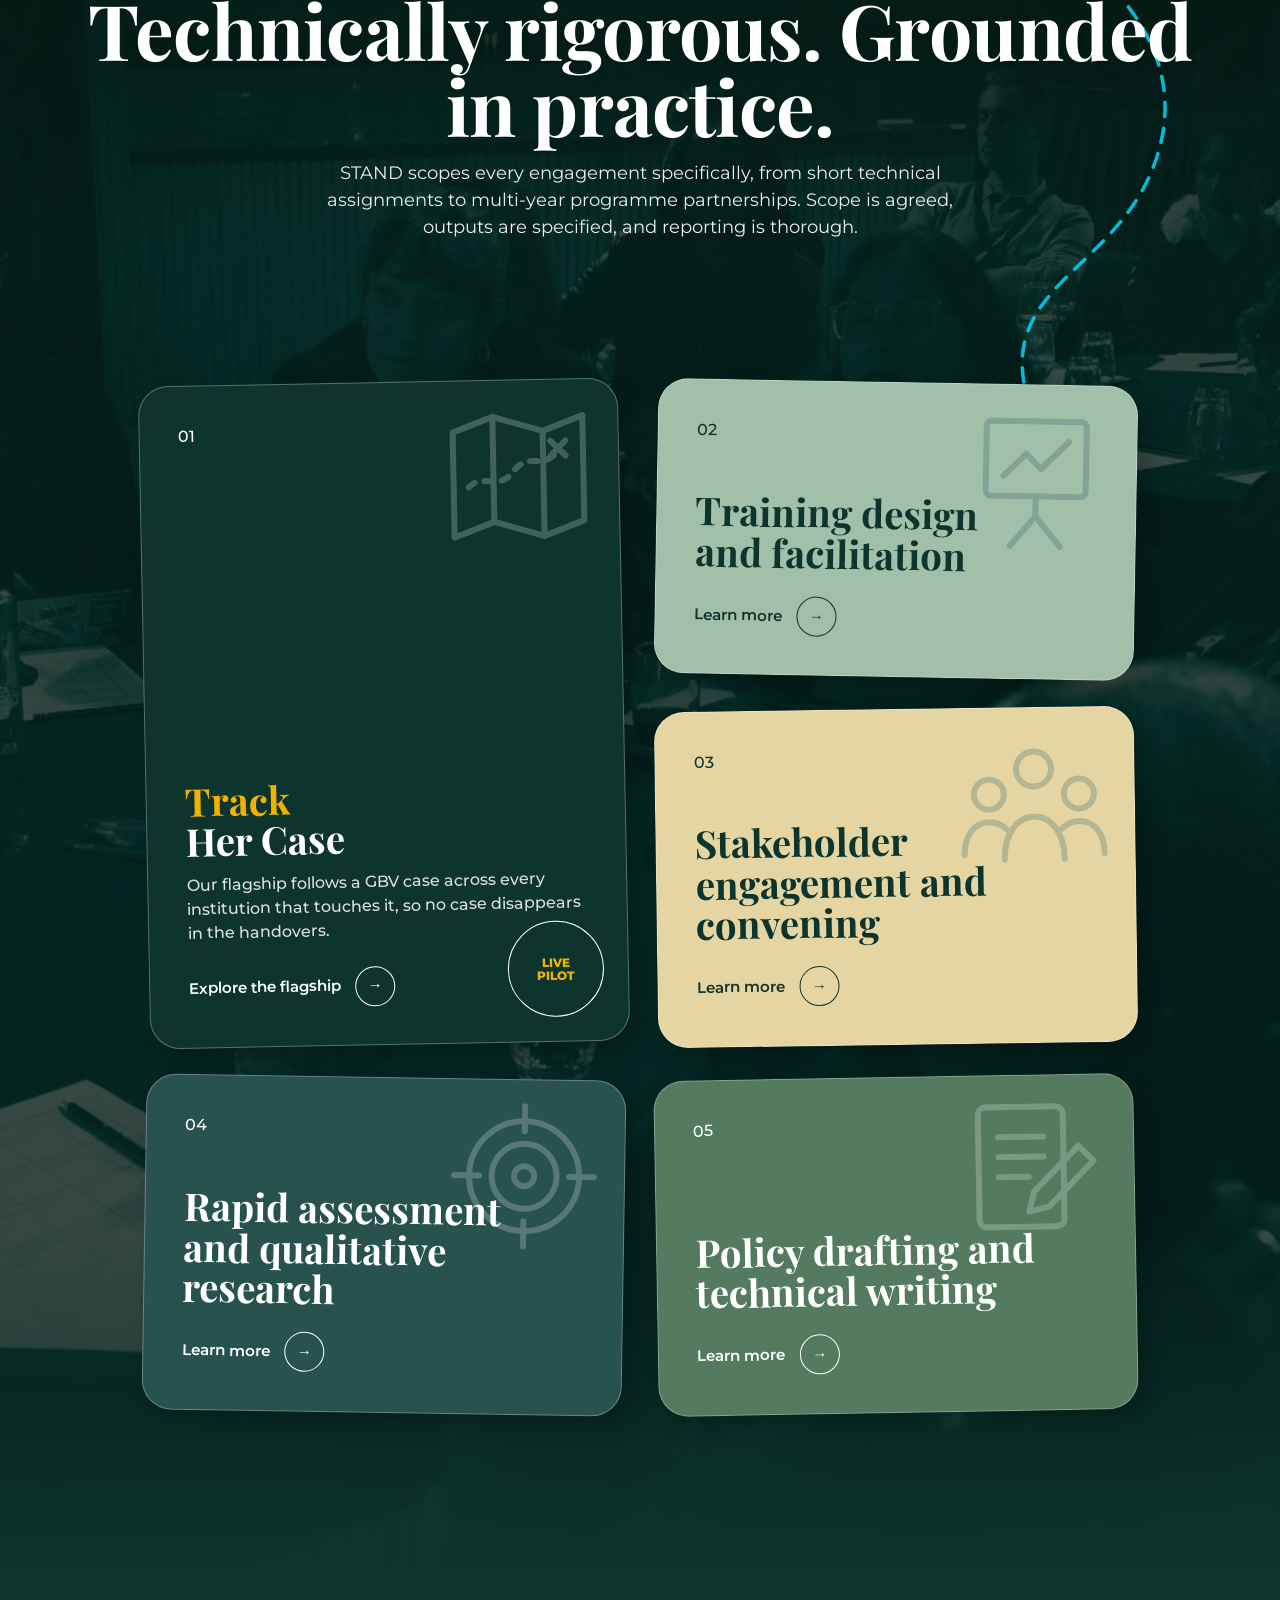
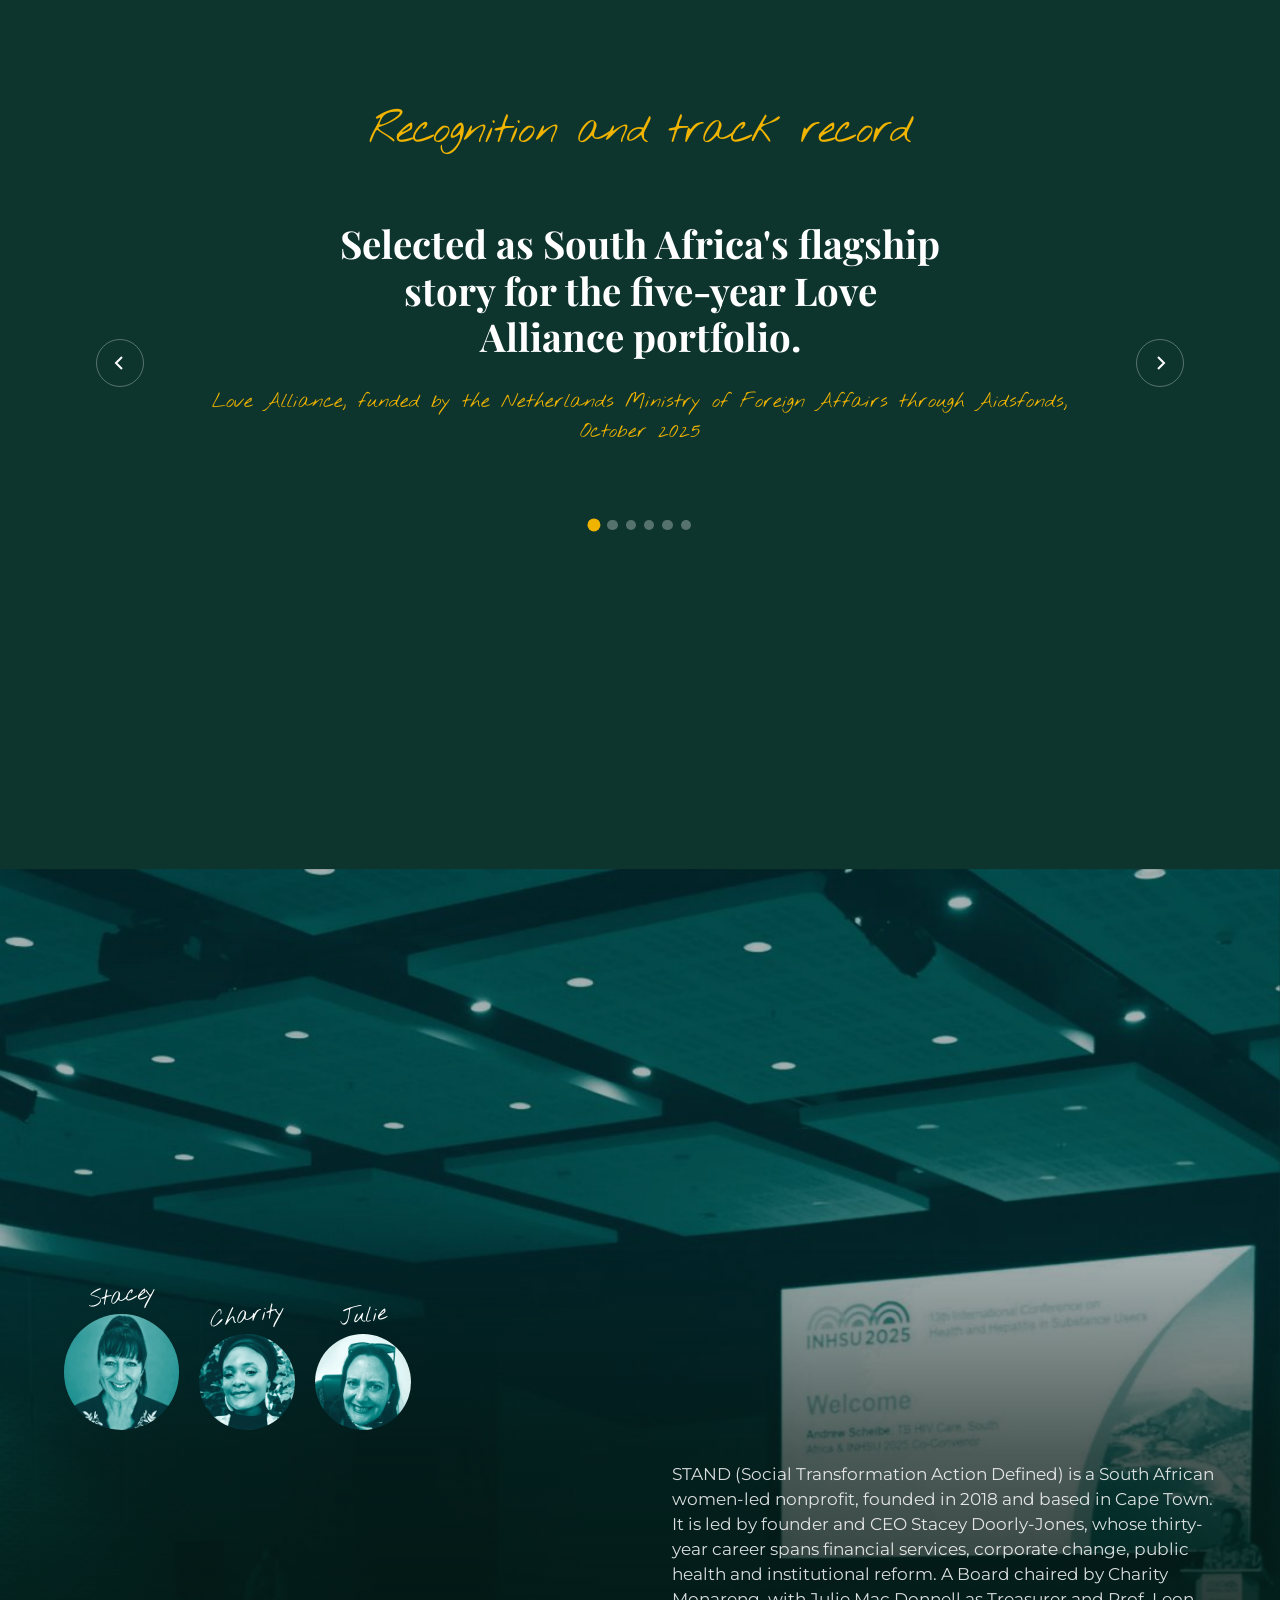
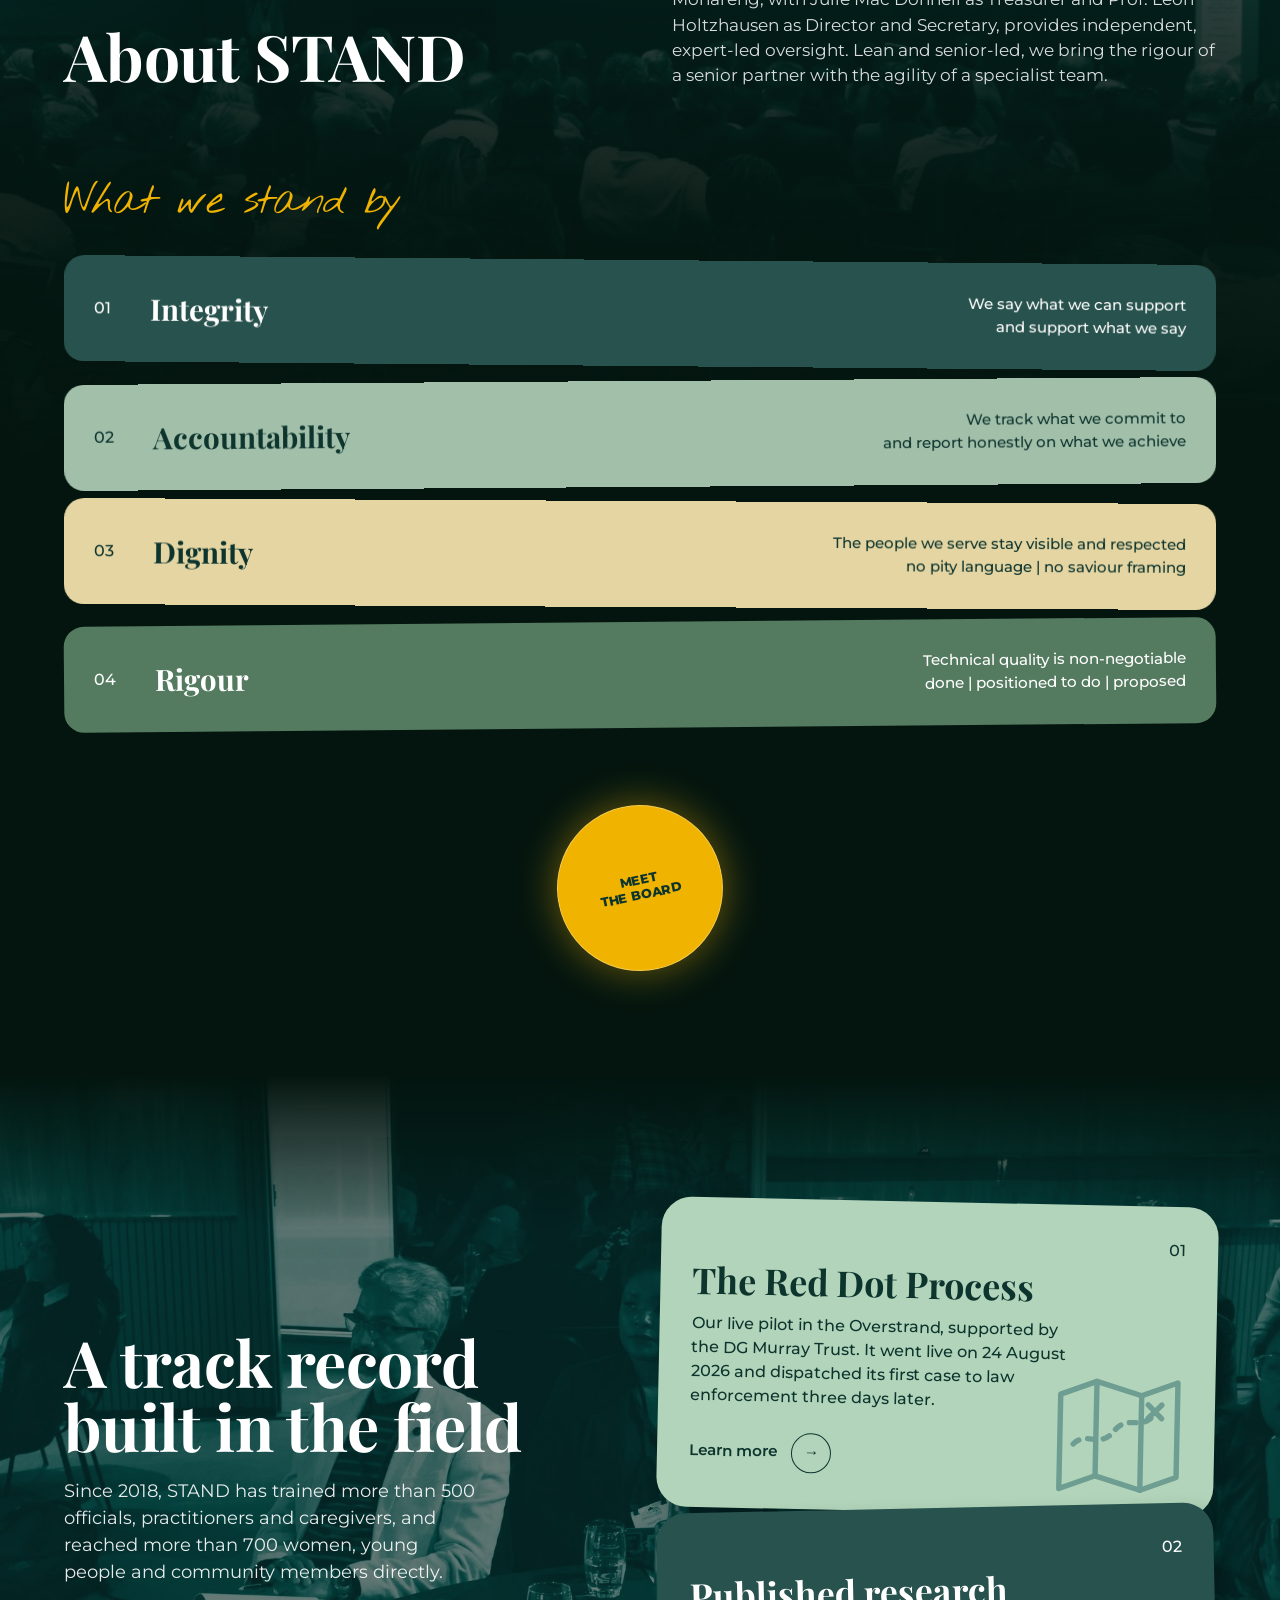
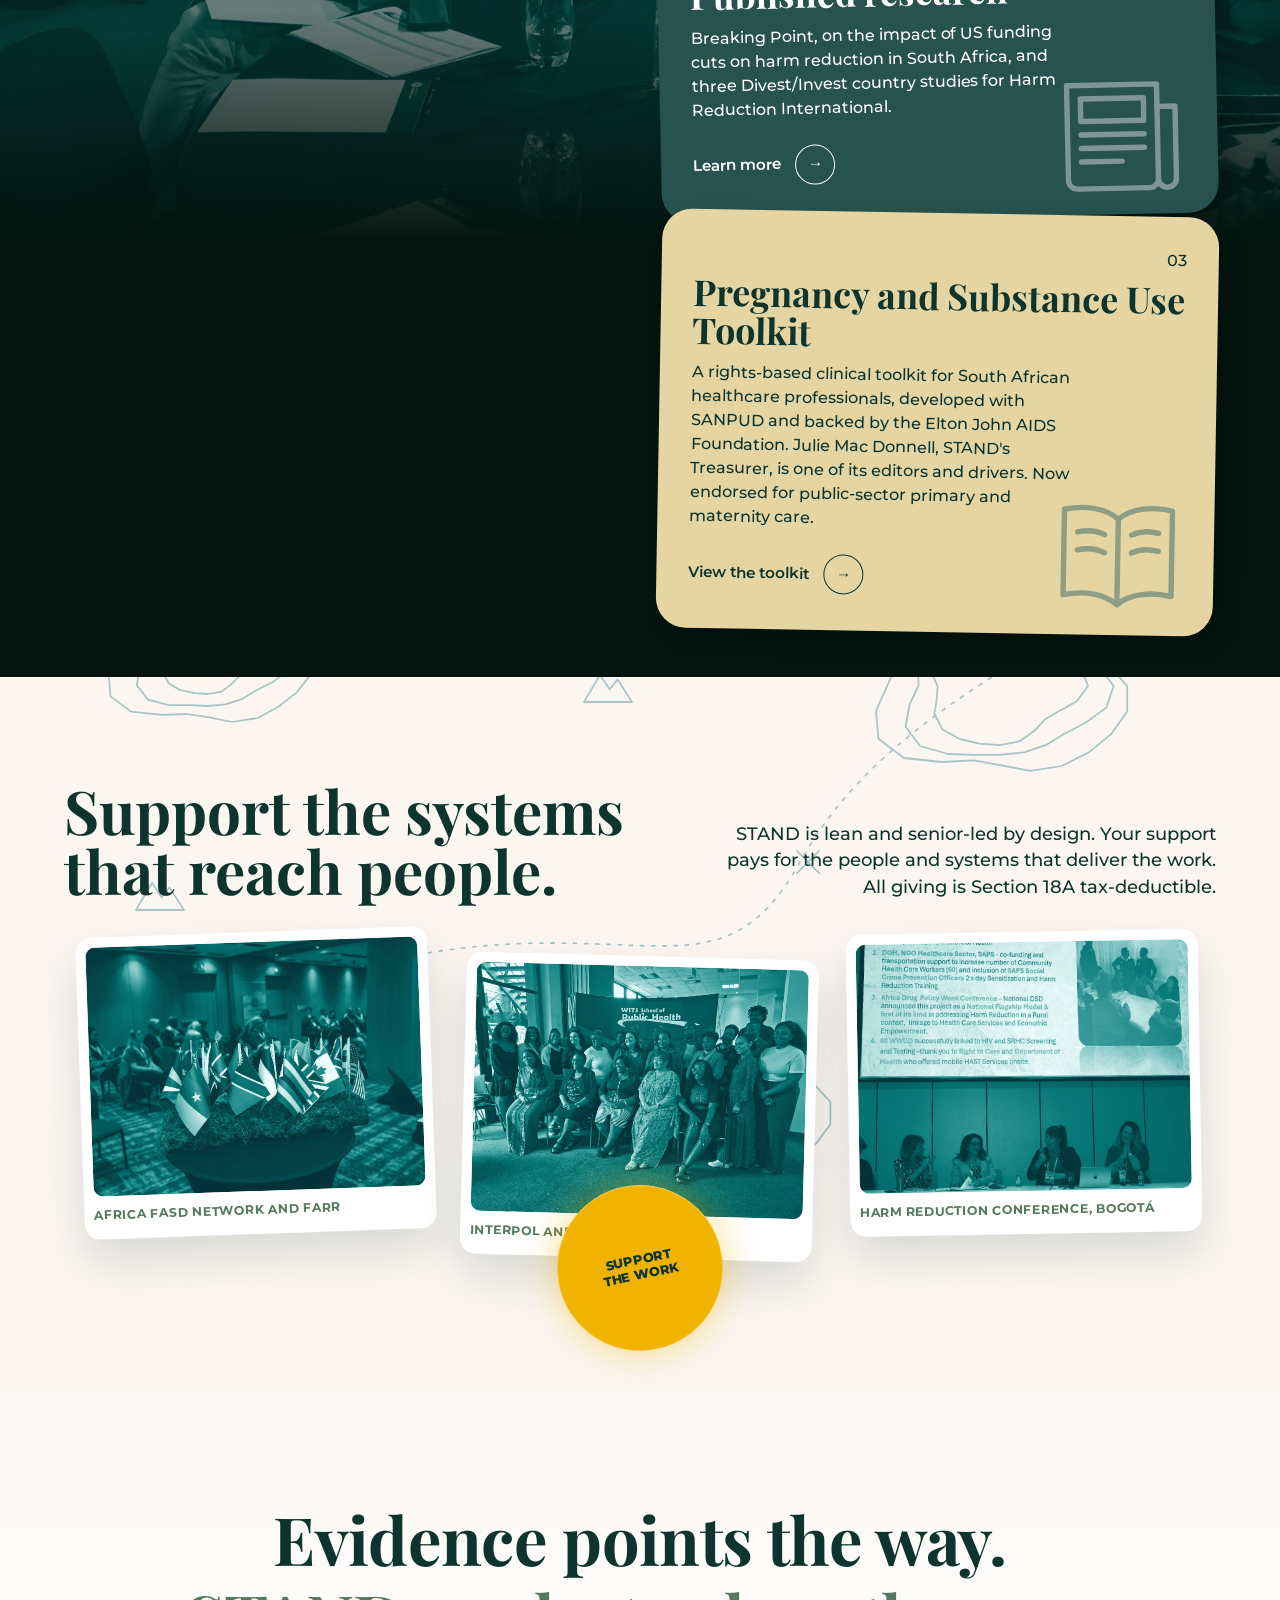
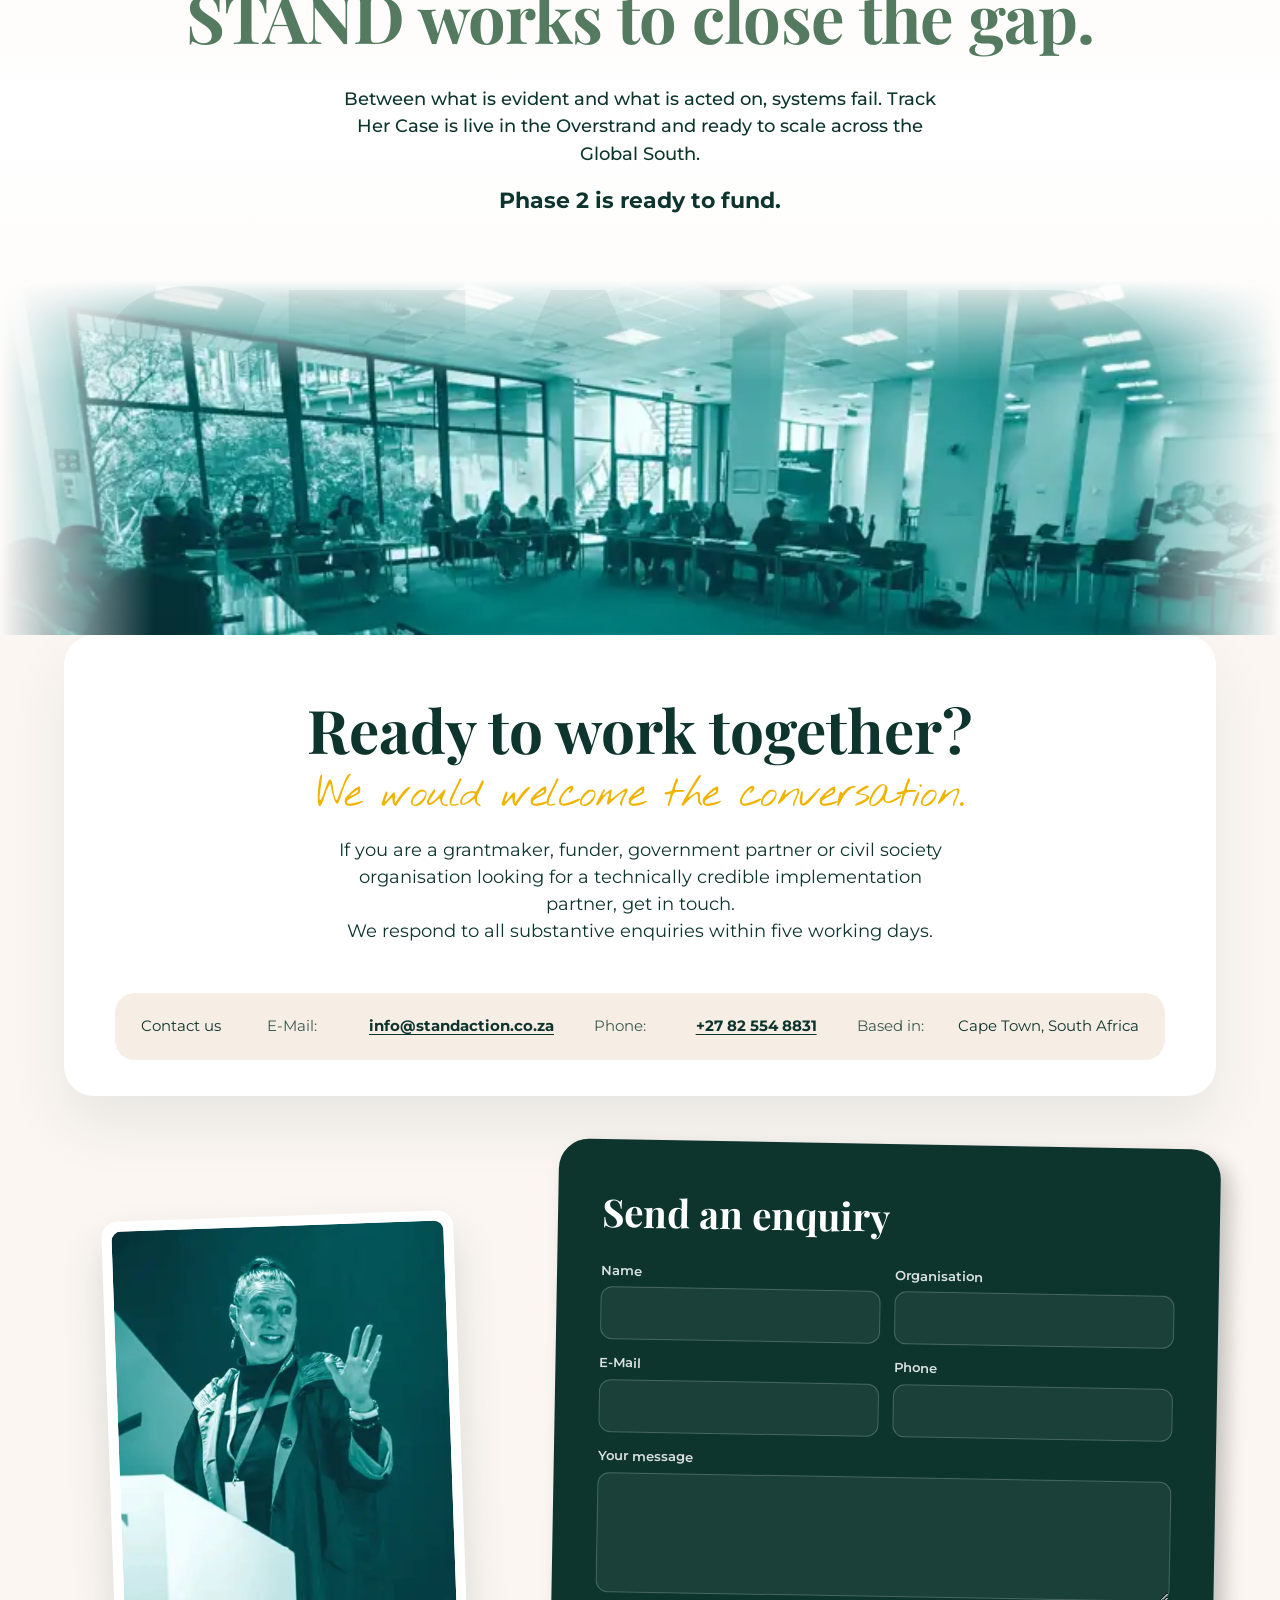
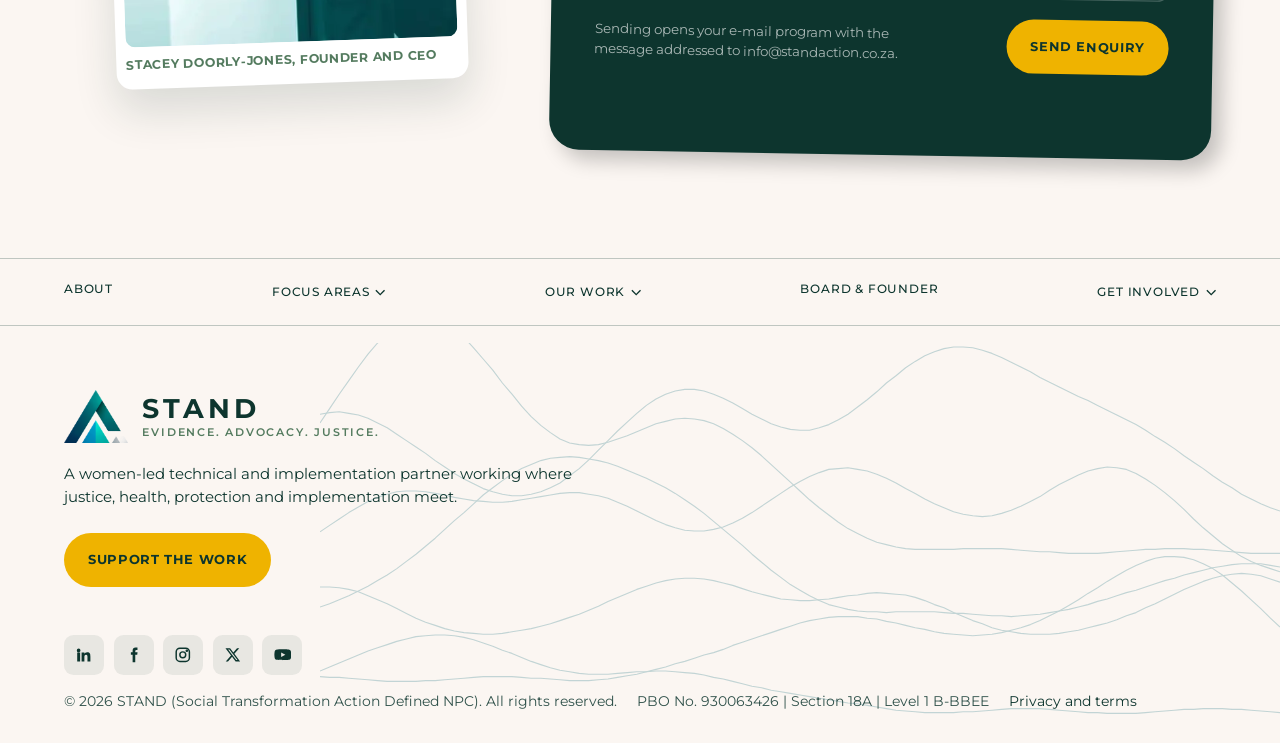
==== commit 7a83eb68: "Sync with the live site (changes made 16-25 Nov outside this project), add 25 Nov founder close, han" ====
--- a/index.html
+++ b/index.html
@@ -566,7 +566,7 @@
           <a href="https://linkedin.com/company/standactionza" target="_blank" rel="noopener" aria-label="STAND on LinkedIn">
             <svg viewBox="0 0 24 24" fill="currentColor" aria-hidden="true"><path d="M4.98 3.5a2.5 2.5 0 11-.01 5 2.5 2.5 0 01.01-5zM3 9h4v12H3zM9 9h3.8v1.7h.05c.53-1 1.83-2.05 3.77-2.05C20.6 8.65 21 11.2 21 14.5V21h-4v-5.8c0-1.4-.03-3.2-1.95-3.2-1.95 0-2.25 1.52-2.25 3.1V21H9z"/></svg>
           </a>
-          <a href="https://www.facebook.com/standactionza" target="_blank" rel="noopener" aria-label="STAND on Facebook">
+          <a href="https://www.facebook.com/standaction" target="_blank" rel="noopener" aria-label="STAND on Facebook">
             <svg viewBox="0 0 24 24" fill="currentColor" aria-hidden="true"><path d="M14 8.5V6.8c0-.8.5-1.3 1.4-1.3H17V2.2C16.3 2.1 15.3 2 14.3 2 11.9 2 10.4 3.5 10.4 6.2v2.3H8v3.6h2.4V22H14v-9.9h2.7l.4-3.6z"/></svg>
           </a>
           <a href="https://instagram.com/standactionza" target="_blank" rel="noopener" aria-label="STAND on Instagram">
@@ -580,7 +580,7 @@
           </a>
         </div>
         <div class="legal">
-          <span>&copy; 2026 STAND | Social Transformation Action Defined NPC</span>
+          <span>&copy; 2026 STAND (Social Transformation Action Defined NPC). All rights reserved.</span>
           <span>PBO No. 930063426 | Section 18A | Level 1 B-BBEE</span>
           <a href="privacy.html">Privacy and terms</a>
         </div>
@@ -593,6 +593,6 @@
     <svg width="16" height="16" viewBox="0 0 16 16" fill="none" aria-hidden="true"><path d="M2 10l6-6 6 6" stroke="currentColor" stroke-width="2"/></svg>
   </a>
 
-  <script src="js/main.js" defer></script>
+  <script src="js/main.js?v=20261116b" defer></script>
 </body>
 </html>
--- a/css/styles.css
+++ b/css/styles.css
@@ -1692,3 +1692,30 @@
 .contact-bar { text-align: left; }
 .contact-bar dl div { display: grid; grid-template-columns: 5.6rem 1fr; gap: 0.75rem; align-items: baseline; }
 @media (max-width: 700px) { .contact-bar > span { width: 100%; } }
+
+/* Where am I: the page name beside the menu button when the tabs are folded away */
+.nav-here { display: none; }
+@media (max-width: 1100px) {
+  .nav-here { display: inline-flex; align-items: center; padding: .45rem .95rem; border-radius: 40px; background: var(--yellow); color: var(--green-800); font-size: .78rem; font-weight: 700; letter-spacing: .05em; text-transform: uppercase; white-space: nowrap; }
+  .nav.menu-open .nav-here { visibility: hidden; }
+}
+@media (max-width: 420px) {
+  .nav-here { font-size: .66rem; padding: .4rem .7rem; letter-spacing: .03em; }
+  .nav .brand-strap { font-size: .56rem; }
+  .nav-inner { gap: .6rem; }
+}
+@media (max-width: 420px) {
+  .nav .brand-strap { white-space: nowrap; font-size: .54rem; letter-spacing: .01em; }
+  .nav .brand-mark { width: 2.2rem; }
+  .nav .brand-wm { font-size: .98rem; }
+  .nav-logo { gap: .5rem; }
+  .nav-here { font-size: .6rem; padding: .38rem .6rem; letter-spacing: .02em; }
+  .nav-right { gap: .5rem; }
+  .burger { width: 2.75rem; height: 2.75rem; }
+}
+@media (max-width: 370px) {
+  .nav .brand-strap { font-size: .5rem; }
+  .nav-here { font-size: .55rem; padding: .35rem .5rem; }
+}
+.here-short { display: none; }
+@media (max-width: 370px) { .here-long { display: none; } .here-short { display: inline; } }
